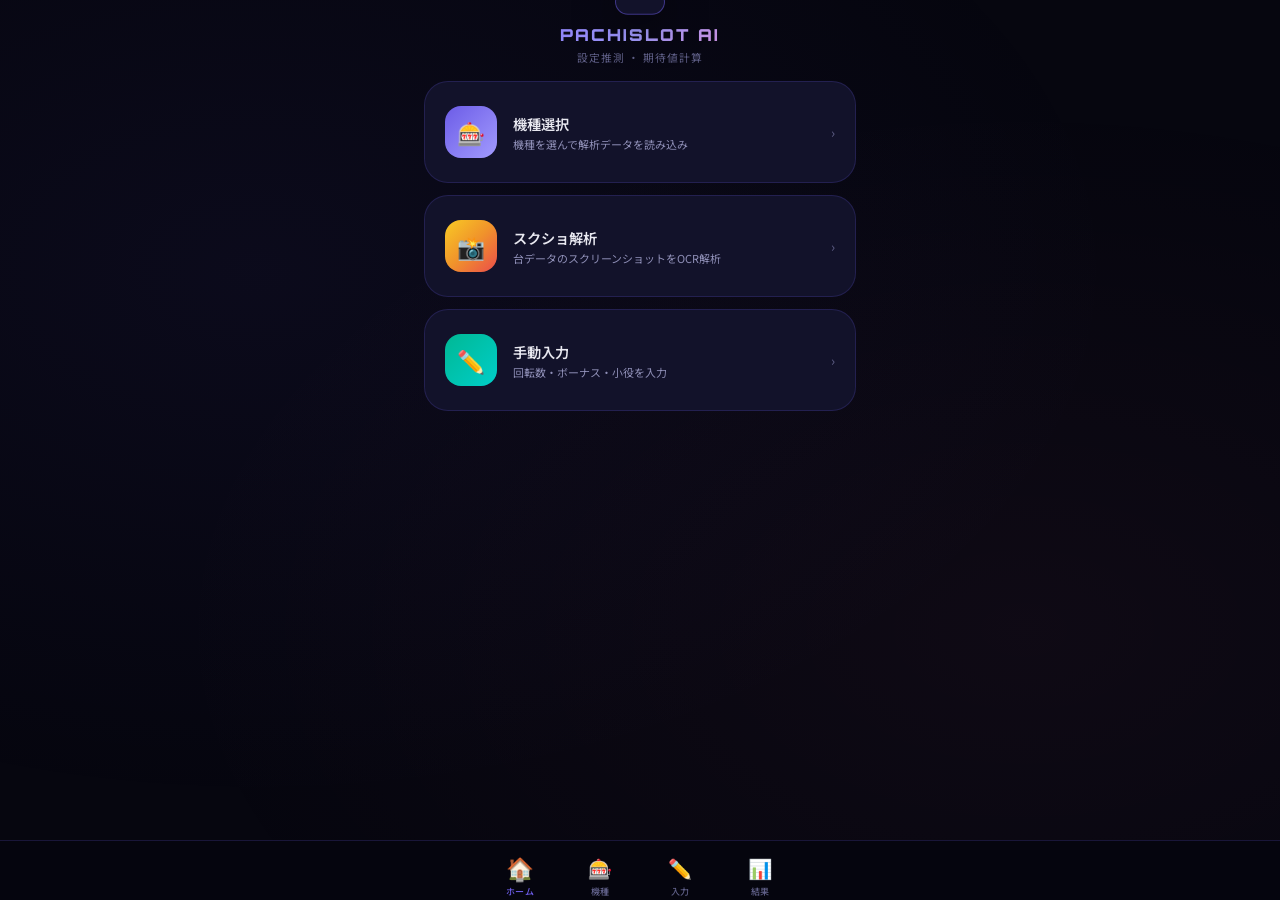
==== pachislot-ai-portable.html @ 09a87e5e "Initial commit: Pachislot AI Tool with 70 machines" ====
﻿<!DOCTYPE html>
<html lang="ja">

<head>
  <meta charset="UTF-8">
  <meta name="viewport" content="width=device-width, initial-scale=1.0, viewport-fit=cover, user-scalable=no">
  <meta name="apple-mobile-web-app-capable" content="yes">
  <meta name="apple-mobile-web-app-status-bar-style" content="black-translucent">
  <meta name="theme-color" content="#06060f">
  <meta name="description" content="パチスロ期待値・設定推測AIツール - ベイズ推定による設定判別、期待値計算、時給換算、ヤメ時推定">

  <title>パチスロ設定推測AI</title>

  
  
  <style>
/* =====================================================
   パチスロ設定推測AI - スタイルシート
   Premium Dark Mode / Mobile-First
   ===================================================== */

@import url('https://fonts.googleapis.com/css2?family=Noto+Sans+JP:wght@300;400;500;600;700;900&family=Orbitron:wght@400;700;900&display=swap');

/* ── CSS Custom Properties ── */
:root {
  --bg-primary: #06060f;
  --bg-secondary: #0d0d1f;
  --bg-card: #12122a;
  --bg-card-alt: #181838;
  --bg-input: #1a1a3a;
  --bg-glass: rgba(18, 18, 42, 0.7);
  --border-color: rgba(108, 92, 231, 0.2);
  --border-glow: rgba(108, 92, 231, 0.5);
  --text-primary: #e8e8f0;
  --text-secondary: #9090b8;
  --text-muted: #606088;
  --accent-primary: #6c5ce7;
  --accent-secondary: #a29bfe;
  --accent-gradient: linear-gradient(135deg, #6c5ce7, #a29bfe, #fd79a8);
  --gradient-gold: linear-gradient(135deg, #f9ca24, #f0932b, #eb4d4b);
  --gradient-high: linear-gradient(135deg, #00b894, #00cec9);
  --gradient-danger: linear-gradient(135deg, #e17055, #d63031);
  --gradient-info: linear-gradient(135deg, #0984e3, #74b9ff);
  --gradient-purple: linear-gradient(135deg, #6c5ce7, #a29bfe);
  --success: #00b894;
  --warning: #fdcb6e;
  --danger: #e17055;
  --info: #74b9ff;
  --shadow-sm: 0 2px 8px rgba(0,0,0,0.3);
  --shadow-md: 0 4px 20px rgba(0,0,0,0.4);
  --shadow-lg: 0 8px 40px rgba(0,0,0,0.5);
  --shadow-glow: 0 0 30px rgba(108, 92, 231, 0.2);
  --radius-sm: 10px;
  --radius-md: 16px;
  --radius-lg: 24px;
  --radius-xl: 32px;
  --safe-top: env(safe-area-inset-top, 0px);
  --safe-bottom: env(safe-area-inset-bottom, 0px);
}

/* ── Reset & Base ── */
*, *::before, *::after {
  box-sizing: border-box;
  margin: 0;
  padding: 0;
}

html {
  font-size: 15px;
  -webkit-text-size-adjust: 100%;
  scroll-behavior: smooth;
}

body {
  font-family: 'Noto Sans JP', -apple-system, BlinkMacSystemFont, sans-serif;
  background: var(--bg-primary);
  color: var(--text-primary);
  min-height: 100vh;
  min-height: -webkit-fill-available;
  overflow-x: hidden;
  padding-top: var(--safe-top);
  padding-bottom: calc(70px + var(--safe-bottom));
  -webkit-font-smoothing: antialiased;
}

body::before {
  content: '';
  position: fixed;
  top: 0; left: 0; right: 0; bottom: 0;
  background:
    radial-gradient(ellipse at 20% 30%, rgba(108, 92, 231, 0.06) 0%, transparent 60%),
    radial-gradient(ellipse at 80% 70%, rgba(253, 121, 168, 0.04) 0%, transparent 60%);
  pointer-events: none;
  z-index: 0;
}

/* ── Scrollbar ── */
::-webkit-scrollbar { width: 4px; }
::-webkit-scrollbar-track { background: transparent; }
::-webkit-scrollbar-thumb { background: var(--accent-primary); border-radius: 4px; }

/* ── App Container ── */
#app {
  position: relative;
  z-index: 1;
  max-width: 480px;
  margin: 0 auto;
  padding: 0 16px;
}

/* ── Header ── */
.app-header {
  text-align: center;
  padding: 24px 0 16px;
}

.app-header h1 {
  font-family: 'Orbitron', sans-serif;
  font-size: 1.1rem;
  font-weight: 900;
  background: var(--accent-gradient);
  -webkit-background-clip: text;
  -webkit-text-fill-color: transparent;
  background-clip: text;
  letter-spacing: 2px;
  text-transform: uppercase;
}

.app-header .subtitle {
  font-size: 0.72rem;
  color: var(--text-muted);
  margin-top: 4px;
  letter-spacing: 1px;
}

/* ── Screens ── */
.screen {
  display: none;
  animation: fadeSlideIn 0.4s ease;
}
.screen.active { display: block; }

@keyframes fadeSlideIn {
  from { opacity: 0; transform: translateY(16px); }
  to { opacity: 1; transform: translateY(0); }
}

/* ── Cards ── */
.card {
  background: var(--bg-card);
  border: 1px solid var(--border-color);
  border-radius: var(--radius-md);
  padding: 20px;
  margin-bottom: 14px;
  backdrop-filter: blur(10px);
  transition: transform 0.2s, box-shadow 0.2s, border-color 0.2s;
}
.card:active {
  transform: scale(0.98);
}
.card.glow {
  border-color: var(--border-glow);
  box-shadow: var(--shadow-glow);
}

.card-title {
  font-size: 0.75rem;
  font-weight: 600;
  color: var(--text-muted);
  text-transform: uppercase;
  letter-spacing: 2px;
  margin-bottom: 12px;
  display: flex;
  align-items: center;
  gap: 8px;
}
.card-title .icon {
  font-size: 1rem;
}

/* ── Menu Cards (Top Screen) ── */
.menu-card {
  background: var(--bg-card);
  border: 1px solid var(--border-color);
  border-radius: var(--radius-lg);
  padding: 24px 20px;
  margin-bottom: 12px;
  display: flex;
  align-items: center;
  gap: 16px;
  cursor: pointer;
  transition: all 0.3s ease;
  position: relative;
  overflow: hidden;
}
.menu-card::before {
  content: '';
  position: absolute;
  top: 0; left: 0; right: 0;
  height: 2px;
  background: var(--accent-gradient);
  opacity: 0;
  transition: opacity 0.3s;
}
.menu-card:active {
  transform: scale(0.97);
  border-color: var(--border-glow);
}
.menu-card:active::before { opacity: 1; }

.menu-icon {
  width: 52px;
  height: 52px;
  border-radius: var(--radius-md);
  display: flex;
  align-items: center;
  justify-content: center;
  font-size: 1.5rem;
  flex-shrink: 0;
}
.menu-icon.purple { background: var(--gradient-purple); }
.menu-icon.gold { background: var(--gradient-gold); }
.menu-icon.green { background: var(--gradient-high); }
.menu-icon.blue { background: var(--gradient-info); }
.menu-icon.red { background: var(--gradient-danger); }

.menu-info h3 {
  font-size: 0.95rem;
  font-weight: 600;
  margin-bottom: 2px;
}
.menu-info p {
  font-size: 0.73rem;
  color: var(--text-secondary);
}

.menu-arrow {
  margin-left: auto;
  color: var(--text-muted);
  font-size: 0.9rem;
}

/* ── Buttons ── */
.btn {
  display: inline-flex;
  align-items: center;
  justify-content: center;
  gap: 8px;
  padding: 14px 24px;
  border: none;
  border-radius: var(--radius-md);
  font-family: inherit;
  font-size: 0.9rem;
  font-weight: 600;
  cursor: pointer;
  transition: all 0.25s ease;
  position: relative;
  overflow: hidden;
}
.btn:active {
  transform: scale(0.95);
}

.btn-primary {
  background: var(--accent-gradient);
  color: #fff;
  box-shadow: 0 4px 20px rgba(108, 92, 231, 0.4);
}
.btn-primary:active {
  box-shadow: 0 2px 10px rgba(108, 92, 231, 0.3);
}

.btn-secondary {
  background: var(--bg-input);
  color: var(--text-primary);
  border: 1px solid var(--border-color);
}

.btn-success {
  background: var(--gradient-high);
  color: #fff;
  box-shadow: 0 4px 20px rgba(0, 184, 148, 0.3);
}

.btn-danger {
  background: var(--gradient-danger);
  color: #fff;
}

.btn-full {
  width: 100%;
}

.btn-lg {
  padding: 16px 28px;
  font-size: 1rem;
  border-radius: var(--radius-lg);
}

.btn-group {
  display: flex;
  gap: 10px;
  margin-top: 16px;
}
.btn-group .btn {
  flex: 1;
}

/* ── Form Elements ── */
.form-group {
  margin-bottom: 14px;
}

.form-label {
  display: block;
  font-size: 0.75rem;
  font-weight: 500;
  color: var(--text-secondary);
  margin-bottom: 6px;
  letter-spacing: 0.5px;
}

.form-input {
  width: 100%;
  padding: 12px 16px;
  background: var(--bg-input);
  border: 1px solid var(--border-color);
  border-radius: var(--radius-sm);
  color: var(--text-primary);
  font-family: inherit;
  font-size: 0.95rem;
  transition: border-color 0.2s, box-shadow 0.2s;
  -webkit-appearance: none;
  appearance: none;
}
.form-input:focus {
  outline: none;
  border-color: var(--accent-primary);
  box-shadow: 0 0 0 3px rgba(108, 92, 231, 0.15);
}
.form-input::placeholder {
  color: var(--text-muted);
}

select.form-input {
  background-image: url("data:image/svg+xml,%3Csvg xmlns='http://www.w3.org/2000/svg' width='12' height='12' viewBox='0 0 12 12'%3E%3Cpath fill='%239090b8' d='M6 8L1 3h10z'/%3E%3C/svg%3E");
  background-repeat: no-repeat;
  background-position: right 14px center;
  padding-right: 36px;
}

textarea.form-input {
  min-height: 80px;
  resize: vertical;
}

.form-row {
  display: grid;
  grid-template-columns: 1fr 1fr;
  gap: 10px;
}

.form-row-3 {
  display: grid;
  grid-template-columns: 1fr 1fr 1fr;
  gap: 10px;
}

/* ── Machine Select ── */
.machine-select-list {
  display: grid;
  grid-template-columns: 1fr 1fr;
  gap: 8px;
  margin-top: 10px;
}

.machine-chip {
  padding: 12px;
  background: var(--bg-input);
  border: 1px solid var(--border-color);
  border-radius: var(--radius-sm);
  text-align: center;
  font-size: 0.8rem;
  font-weight: 500;
  cursor: pointer;
  transition: all 0.2s;
}
.machine-chip:active, .machine-chip.selected {
  background: var(--accent-primary);
  border-color: var(--accent-primary);
  color: #fff;
}

/* ── Screenshot Upload ── */
.upload-area {
  border: 2px dashed var(--border-color);
  border-radius: var(--radius-lg);
  padding: 40px 20px;
  text-align: center;
  cursor: pointer;
  transition: all 0.3s;
  position: relative;
}
.upload-area:active {
  border-color: var(--accent-primary);
  background: rgba(108, 92, 231, 0.05);
}
.upload-area .upload-icon {
  font-size: 2.5rem;
  margin-bottom: 12px;
}
.upload-area p {
  font-size: 0.85rem;
  color: var(--text-secondary);
}
.upload-area small {
  font-size: 0.7rem;
  color: var(--text-muted);
  display: block;
  margin-top: 6px;
}
.upload-area input[type="file"] {
  position: absolute;
  inset: 0;
  opacity: 0;
  cursor: pointer;
}

.upload-preview {
  display: none;
  margin-top: 12px;
  border-radius: var(--radius-sm);
  overflow: hidden;
  position: relative;
}
.upload-preview img {
  width: 100%;
  border-radius: var(--radius-sm);
}
.upload-preview .remove-btn {
  position: absolute;
  top: 8px;
  right: 8px;
  background: rgba(0,0,0,0.7);
  color: #fff;
  border: none;
  border-radius: 50%;
  width: 28px;
  height: 28px;
  cursor: pointer;
  font-size: 0.8rem;
}

/* ── Results ── */
.result-section {
  margin-bottom: 20px;
}

.result-section-title {
  font-size: 0.7rem;
  font-weight: 600;
  color: var(--accent-secondary);
  text-transform: uppercase;
  letter-spacing: 2px;
  margin-bottom: 10px;
  padding-bottom: 6px;
  border-bottom: 1px solid var(--border-color);
}

/* Setting Bars */
.setting-bar-container {
  margin-bottom: 8px;
}
.setting-bar-label {
  display: flex;
  justify-content: space-between;
  align-items: center;
  font-size: 0.82rem;
  margin-bottom: 4px;
}
.setting-bar-label .setting-num {
  font-weight: 600;
}
.setting-bar-label .setting-pct {
  font-family: 'Orbitron', sans-serif;
  font-weight: 700;
  font-size: 0.9rem;
}

.setting-bar {
  height: 8px;
  background: var(--bg-input);
  border-radius: 4px;
  overflow: hidden;
}
.setting-bar-fill {
  height: 100%;
  border-radius: 4px;
  transition: width 1s ease;
  min-width: 2px;
}
.setting-bar-fill.s1 { background: var(--gradient-danger); }
.setting-bar-fill.s2 { background: linear-gradient(90deg, #e17055, #fdcb6e); }
.setting-bar-fill.s3 { background: linear-gradient(90deg, #fdcb6e, #ffeaa7); }
.setting-bar-fill.s4 { background: var(--gradient-info); }
.setting-bar-fill.s5 { background: var(--gradient-high); }
.setting-bar-fill.s6 { background: var(--gradient-gold); }

/* Stat Grid */
.stat-grid {
  display: grid;
  grid-template-columns: 1fr 1fr;
  gap: 10px;
  margin-top: 12px;
}

.stat-item {
  background: var(--bg-card-alt);
  border-radius: var(--radius-sm);
  padding: 14px;
  text-align: center;
}
.stat-item.full { grid-column: 1 / -1; }

.stat-label {
  font-size: 0.68rem;
  color: var(--text-muted);
  text-transform: uppercase;
  letter-spacing: 1px;
  margin-bottom: 4px;
}
.stat-value {
  font-family: 'Orbitron', sans-serif;
  font-size: 1.3rem;
  font-weight: 700;
}
.stat-value.positive { color: var(--success); }
.stat-value.negative { color: var(--danger); }
.stat-value.neutral { color: var(--info); }
.stat-value.gold { 
  background: var(--gradient-gold);
  -webkit-background-clip: text;
  -webkit-text-fill-color: transparent;
}
.stat-unit {
  font-size: 0.65rem;
  color: var(--text-muted);
  margin-top: 2px;
}

/* Confidence Badge */
.confidence-badge {
  display: inline-block;
  padding: 6px 16px;
  border-radius: 20px;
  font-size: 0.78rem;
  font-weight: 700;
  letter-spacing: 1px;
}
.confidence-badge.very-high { background: var(--gradient-gold); color: #fff; }
.confidence-badge.high { background: var(--gradient-high); color: #fff; }
.confidence-badge.medium { background: var(--gradient-info); color: #fff; }
.confidence-badge.low { background: var(--gradient-danger); color: #fff; }

/* Quit Badge */
.quit-badge {
  display: inline-flex;
  align-items: center;
  gap: 8px;
  padding: 10px 20px;
  border-radius: var(--radius-md);
  font-size: 0.9rem;
  font-weight: 700;
}
.quit-badge.continue { background: var(--gradient-high); color: #fff; }
.quit-badge.maybe { background: var(--gradient-info); color: #fff; }
.quit-badge.quit { background: var(--gradient-danger); color: #fff; }

/* Detail Item */
.detail-row {
  display: flex;
  justify-content: space-between;
  align-items: center;
  padding: 10px 0;
  border-bottom: 1px solid rgba(108, 92, 231, 0.08);
  font-size: 0.85rem;
}
.detail-row:last-child { border-bottom: none; }
.detail-row .label { color: var(--text-secondary); }
.detail-row .value { font-weight: 600; }

/* ── Probability Table ── */
.prob-table {
  width: 100%;
  border-collapse: collapse;
  margin-top: 8px;
  font-size: 0.78rem;
}
.prob-table th {
  background: var(--bg-card-alt);
  padding: 8px;
  font-weight: 500;
  color: var(--text-muted);
  text-align: center;
  border-bottom: 1px solid var(--border-color);
}
.prob-table td {
  padding: 8px;
  text-align: center;
  border-bottom: 1px solid rgba(108, 92, 231, 0.05);
}
.prob-table tr:nth-child(even) td {
  background: rgba(108, 92, 231, 0.03);
}
.prob-table .highlight {
  color: var(--accent-secondary);
  font-weight: 600;
}

/* ── Toggle & Chips ── */
.chip-group {
  display: flex;
  gap: 6px;
  flex-wrap: wrap;
}
.chip {
  padding: 8px 14px;
  background: var(--bg-input);
  border: 1px solid var(--border-color);
  border-radius: 20px;
  font-size: 0.75rem;
  font-weight: 500;
  cursor: pointer;
  transition: all 0.2s;
  user-select: none;
}
.chip.active {
  background: var(--accent-primary);
  border-color: var(--accent-primary);
  color: #fff;
}

/* ── OCR Loading ── */
.ocr-loading {
  display: none;
  text-align: center;
  padding: 30px;
}
.ocr-loading.active { display: block; }

.spinner {
  width: 40px;
  height: 40px;
  border: 3px solid var(--bg-input);
  border-top-color: var(--accent-primary);
  border-radius: 50%;
  animation: spin 0.8s linear infinite;
  margin: 0 auto 16px;
}
@keyframes spin {
  to { transform: rotate(360deg); }
}

.ocr-loading p {
  color: var(--text-secondary);
  font-size: 0.85rem;
}
.ocr-progress {
  margin-top: 10px;
  font-family: 'Orbitron', sans-serif;
  font-size: 1.1rem;
  color: var(--accent-secondary);
}

/* ── Bottom Navigation ── */
.bottom-nav {
  position: fixed;
  bottom: 0;
  left: 0;
  right: 0;
  height: calc(60px + var(--safe-bottom));
  background: rgba(6, 6, 15, 0.95);
  backdrop-filter: blur(20px);
  border-top: 1px solid var(--border-color);
  display: flex;
  justify-content: center;
  align-items: flex-start;
  padding-top: 8px;
  padding-bottom: var(--safe-bottom);
  z-index: 100;
}

.nav-item {
  flex: 1;
  display: flex;
  flex-direction: column;
  align-items: center;
  gap: 3px;
  cursor: pointer;
  transition: color 0.2s;
  color: var(--text-muted);
  background: none;
  border: none;
  font-family: inherit;
  padding: 4px;
  max-width: 80px;
}
.nav-item .nav-icon {
  font-size: 1.3rem;
  transition: transform 0.2s;
}
.nav-item .nav-label {
  font-size: 0.6rem;
  font-weight: 500;
  letter-spacing: 0.5px;
}
.nav-item.active {
  color: var(--accent-primary);
}
.nav-item.active .nav-icon {
  transform: scale(1.15);
}

/* ── Toast ── */
.toast {
  position: fixed;
  top: calc(20px + var(--safe-top));
  left: 50%;
  transform: translateX(-50%) translateY(-120%);
  background: var(--bg-card);
  border: 1px solid var(--border-glow);
  border-radius: var(--radius-md);
  padding: 12px 24px;
  font-size: 0.85rem;
  color: var(--text-primary);
  z-index: 200;
  box-shadow: var(--shadow-lg);
  transition: transform 0.4s ease;
  white-space: nowrap;
}
.toast.show {
  transform: translateX(-50%) translateY(0);
}

/* ── Back Button ── */
.back-btn {
  display: inline-flex;
  align-items: center;
  gap: 6px;
  background: none;
  border: none;
  color: var(--accent-secondary);
  font-family: inherit;
  font-size: 0.85rem;
  cursor: pointer;
  padding: 8px 0;
  margin-bottom: 8px;
}
.back-btn:active { opacity: 0.7; }

/* ── Confidence Breakdown ── */
.conf-item {
  display: flex;
  align-items: center;
  gap: 12px;
  padding: 10px 0;
  border-bottom: 1px solid rgba(108, 92, 231, 0.08);
}
.conf-item:last-child { border-bottom: none; }

.conf-item .conf-label {
  width: 70px;
  font-size: 0.78rem;
  color: var(--text-secondary);
  flex-shrink: 0;
}

.conf-bar-wrap {
  flex: 1;
  height: 6px;
  background: var(--bg-input);
  border-radius: 3px;
  overflow: hidden;
}
.conf-bar {
  height: 100%;
  border-radius: 3px;
  background: var(--gradient-high);
  transition: width 0.8s ease;
}

.conf-value {
  width: 44px;
  text-align: right;
  font-size: 0.8rem;
  font-weight: 600;
  flex-shrink: 0;
}

/* ── Hall Special Tags ── */
.hall-tags {
  display: flex;
  flex-wrap: wrap;
  gap: 6px;
  margin-top: 8px;
}

.hall-tag {
  padding: 6px 12px;
  border-radius: 16px;
  font-size: 0.72rem;
  font-weight: 600;
  cursor: pointer;
  transition: all 0.2s;
  user-select: none;
  border: 1px solid var(--border-color);
  background: var(--bg-input);
  color: var(--text-secondary);
}
.hall-tag.active {
  border-color: var(--accent-primary);
  background: rgba(108, 92, 231, 0.2);
  color: var(--accent-secondary);
}

/* ── Section Divider ── */
.section-divider {
  height: 1px;
  background: var(--border-color);
  margin: 20px 0;
}

/* ── Animations ── */
@keyframes pulse {
  0%, 100% { opacity: 1; }
  50% { opacity: 0.5; }
}

@keyframes shimmer {
  0% { background-position: -200px 0; }
  100% { background-position: 200px 0; }
}

.animate-pulse {
  animation: pulse 2s ease-in-out infinite;
}

/* ── Machine Info Panel ── */
.machine-info-panel {
  display: none;
  margin-top: 10px;
  padding: 14px;
  background: var(--bg-card-alt);
  border-radius: var(--radius-sm);
  border-left: 3px solid var(--accent-primary);
}
.machine-info-panel.active { display: block; }

.machine-info-row {
  display: flex;
  justify-content: space-between;
  padding: 4px 0;
  font-size: 0.8rem;
}
.machine-info-row .label { color: var(--text-muted); }
.machine-info-row .value { color: var(--text-primary); font-weight: 500; }

/* ── Responsive ── */
@media (max-width: 360px) {
  html { font-size: 14px; }
  .form-row { grid-template-columns: 1fr; }
  .form-row-3 { grid-template-columns: 1fr 1fr; }
  .stat-grid { grid-template-columns: 1fr; }
}

@media (min-width: 481px) {
  #app { padding: 0 24px; }
}

/* ── Print Hidden ── */
@media print {
  .bottom-nav, .back-btn, .btn { display: none !important; }
}

</style>
</head>

<body>

  <div id="app">

    <!-- ============ Header ============ -->
    <header class="app-header">
      <h1>PACHISLOT AI</h1>
      <p class="subtitle">設定推測 ・ 期待値計算</p>
    </header>

    <!-- ============ HOME SCREEN ============ -->
    <div id="home" class="screen active">

      <!-- Machine Select Card -->
      <div class="menu-card" data-target="machine-select">
        <div class="menu-icon purple">🎰</div>
        <div class="menu-info">
          <h3>機種選択</h3>
          <p>機種を選んで解析データを読み込み</p>
        </div>
        <span class="menu-arrow">›</span>
      </div>

      <!-- Screenshot Card -->
      <div class="menu-card" data-target="screenshot">
        <div class="menu-icon gold">📸</div>
        <div class="menu-info">
          <h3>スクショ解析</h3>
          <p>台データのスクリーンショットをOCR解析</p>
        </div>
        <span class="menu-arrow">›</span>
      </div>

      <!-- Manual Input Card -->
      <div class="menu-card" data-target="input">
        <div class="menu-icon green">✏️</div>
        <div class="menu-info">
          <h3>手動入力</h3>
          <p>回転数・ボーナス・小役を入力</p>
        </div>
        <span class="menu-arrow">›</span>
      </div>

      <!-- Quick Result Card (if machine selected) -->
      <div id="quick-status" class="card glow" style="display:none;">
        <div class="card-title"><span class="icon">📌</span>選択中の機種</div>
        <div class="detail-row">
          <span class="label">機種名</span>
          <span class="value" id="home-machine-name">-</span>
        </div>
      </div>

    </div>

    <!-- ============ MACHINE SELECT SCREEN ============ -->
    <div id="machine-select" class="screen">
      <button class="back-btn"
        onclick="document.querySelectorAll('.screen').forEach(s=>s.classList.remove('active'));document.getElementById('home').classList.add('active');">
        ‹ 戻る
      </button>

      <div class="card">
        <div class="card-title"><span class="icon">🔍</span>機種を検索</div>
        <input type="text" class="form-input" id="machine-search" placeholder="機種名を入力（例：北斗、からくり）">
        <div id="machine-info-panel" class="machine-info-panel"></div>
      </div>

      <div class="card">
        <div class="card-title"><span class="icon">📋</span>対応機種一覧 <span id="machine-count"
            style="margin-left:auto;font-size:0.9em;color:var(--accent-secondary)"></span></div>
        <div id="machine-chips" class="machine-select-list"></div>
      </div>

      <div class="btn-group">
        <button class="btn btn-secondary" onclick="
        document.querySelectorAll('.screen').forEach(s=>s.classList.remove('active'));
        document.getElementById('custom-machine').classList.add('active');
        window.scrollTo(0,0);
      ">＋ カスタム機種を追加</button>
        <button class="btn btn-primary" onclick="
        if(!document.querySelector('.machine-chip.selected')){return;}
        document.querySelectorAll('.screen').forEach(s=>s.classList.remove('active'));
        document.getElementById('input').classList.add('active');
        window.scrollTo(0,0);
      ">入力画面へ ›</button>
      </div>
    </div>

    <!-- ============ CUSTOM MACHINE SCREEN ============ -->
    <div id="custom-machine" class="screen">
      <button class="back-btn"
        onclick="document.querySelectorAll('.screen').forEach(s=>s.classList.remove('active'));document.getElementById('machine-select').classList.add('active');">
        ‹ 機種選択に戻る
      </button>

      <div class="card glow">
        <div class="card-title"><span class="icon">🛠</span>カスタム機種登録</div>
        <p style="font-size:0.78rem;color:var(--text-secondary);margin-bottom:14px;">
          一覧にない機種を自分で登録できます。設定1と設定6の値を入力すると、設定2〜5は自動補間されます。</p>

        <div class="form-group">
          <label class="form-label">機種名（必須）</label>
          <input type="text" class="form-input" id="custom-name" placeholder="例：○○の△△">
        </div>

        <div class="form-row">
          <div class="form-group">
            <label class="form-label">タイプ</label>
            <select class="form-input" id="custom-type">
              <option value="AT">AT機</option>
              <option value="Aタイプ">Aタイプ</option>
            </select>
          </div>
          <div class="form-group">
            <label class="form-label">天井 (G)</label>
            <input type="number" class="form-input" id="custom-ceiling" placeholder="999" inputmode="numeric">
          </div>
        </div>

        <div class="section-divider"></div>
        <div class="card-title"><span class="icon">📈</span>機械割（%）</div>
        <div class="form-row">
          <div class="form-group">
            <label class="form-label">設定1</label>
            <input type="number" class="form-input" id="custom-payout1" placeholder="97.0" inputmode="decimal"
              step="0.1">
          </div>
          <div class="form-group">
            <label class="form-label">設定6</label>
            <input type="number" class="form-input" id="custom-payout6" placeholder="115.0" inputmode="decimal"
              step="0.1">
          </div>
        </div>

        <div class="section-divider"></div>
        <div class="card-title"><span class="icon">🎯</span>初当たり確率（分母）</div>
        <div class="form-row">
          <div class="form-group">
            <label class="form-label">設定1 (1/X)</label>
            <input type="number" class="form-input" id="custom-hit1" placeholder="400" inputmode="numeric">
          </div>
          <div class="form-group">
            <label class="form-label">設定6 (1/X)</label>
            <input type="number" class="form-input" id="custom-hit6" placeholder="200" inputmode="numeric">
          </div>
        </div>

        <div class="section-divider"></div>
        <div class="card-title"><span class="icon">🍒</span>ベル確率（分母）</div>
        <div class="form-row">
          <div class="form-group">
            <label class="form-label">設定1 (1/X)</label>
            <input type="number" class="form-input" id="custom-bell1" placeholder="7.5" inputmode="decimal" step="0.1">
          </div>
          <div class="form-group">
            <label class="form-label">設定6 (1/X)</label>
            <input type="number" class="form-input" id="custom-bell6" placeholder="5.9" inputmode="decimal" step="0.1">
          </div>
        </div>

        <button id="btn-save-custom" class="btn btn-success btn-full btn-lg" style="margin-top:16px;">
          💾 機種を登録
        </button>
      </div>
    </div>

    <!-- ============ SCREENSHOT SCREEN ============ -->
    <div id="screenshot" class="screen">
      <button class="back-btn"
        onclick="document.querySelectorAll('.screen').forEach(s=>s.classList.remove('active'));document.getElementById('home').classList.add('active');">
        ‹ 戻る
      </button>

      <div class="card">
        <div class="card-title"><span class="icon">📸</span>スクリーンショット解析</div>

        <div class="upload-area" id="upload-area">
          <input type="file" id="screenshot-input" accept="image/*" capture="environment">
          <div class="upload-icon">📷</div>
          <p>タップして画像を選択</p>
          <small>台データのスクリーンショットをアップロード</small>
        </div>

        <div id="upload-preview" class="upload-preview">
          <img id="preview-img" src="" alt="Preview">
          <button id="remove-screenshot" class="remove-btn">✕</button>
        </div>

        <div id="ocr-loading" class="ocr-loading">
          <div class="spinner"></div>
          <p>OCR解析中...</p>
          <div class="ocr-progress"><span id="ocr-progress-value">0</span>%</div>
        </div>

        <div id="ocr-result" class="card" style="display:none; margin-top:12px; background:var(--bg-card-alt);">
        </div>
      </div>

      <div class="btn-group">
        <button class="btn btn-primary btn-full" onclick="
        document.querySelectorAll('.screen').forEach(s=>s.classList.remove('active'));
        document.getElementById('input').classList.add('active');
        window.scrollTo(0,0);
      ">入力画面で確認・修正 ›</button>
      </div>
    </div>

    <!-- ============ INPUT SCREEN ============ -->
    <div id="input" class="screen">
      <button class="back-btn"
        onclick="document.querySelectorAll('.screen').forEach(s=>s.classList.remove('active'));document.getElementById('home').classList.add('active');">
        ‹ 戻る
      </button>

      <div id="selected-machine-banner" class="card glow">
        <div class="card-title"><span class="icon">🎰</span>選択機種</div>
        <div style="font-size:1.1rem; font-weight:700;">
          <span id="selected-machine-display">未選択</span>
        </div>
      </div>

      <!-- 回転数 -->
      <div class="card">
        <div class="card-title"><span class="icon">🔄</span>回転数</div>
        <div class="form-row">
          <div class="form-group">
            <label class="form-label">総回転数</label>
            <input type="number" class="form-input" id="input-total-spins" data-key="totalSpins" placeholder="0"
              inputmode="numeric">
          </div>
          <div class="form-group">
            <label class="form-label">現在ゲーム数</label>
            <input type="number" class="form-input" id="input-current-game" data-key="currentGame" placeholder="0"
              inputmode="numeric">
          </div>
        </div>
      </div>

      <!-- ボーナス・AT -->
      <div class="card">
        <div class="card-title"><span class="icon">🎯</span>ボーナス・AT</div>
        <div class="form-row-3">
          <div class="form-group">
            <label class="form-label">BIG</label>
            <input type="number" class="form-input" id="input-big" data-key="big" placeholder="0" inputmode="numeric">
          </div>
          <div class="form-group">
            <label class="form-label">REG</label>
            <input type="number" class="form-input" id="input-reg" data-key="reg" placeholder="0" inputmode="numeric">
          </div>
          <div class="form-group">
            <label class="form-label">AT</label>
            <input type="number" class="form-input" id="input-at" data-key="at" placeholder="0" inputmode="numeric">
          </div>
        </div>
      </div>

      <!-- 投資・回収 -->
      <div class="card">
        <div class="card-title"><span class="icon">💳</span>投資・回収</div>
        <div class="form-row-3">
          <div class="form-group">
            <label class="form-label">投資 (円)</label>
            <input type="number" class="form-input" data-key="investment" placeholder="0" inputmode="numeric">
          </div>
          <div class="form-group">
            <label class="form-label">回収 (円)</label>
            <input type="number" class="form-input" data-key="revenue" placeholder="0" inputmode="numeric">
          </div>
          <div class="form-group">
            <label class="form-label">差枚</label>
            <input type="number" class="form-input" data-key="diffCoins" placeholder="0" inputmode="numeric">
          </div>
        </div>
      </div>

      <!-- 小役 -->
      <div class="card">
        <div class="card-title"><span class="icon">🍒</span>小役カウント</div>
        <div class="form-row">
          <div class="form-group">
            <label class="form-label">ベル</label>
            <input type="number" class="form-input" data-key="bell" placeholder="0" inputmode="numeric">
          </div>
          <div class="form-group">
            <label class="form-label">弱チェリー</label>
            <input type="number" class="form-input" data-key="weakCherry" placeholder="0" inputmode="numeric">
          </div>
        </div>
        <div class="form-row">
          <div class="form-group">
            <label class="form-label">スイカ</label>
            <input type="number" class="form-input" data-key="watermelon" placeholder="0" inputmode="numeric">
          </div>
          <div class="form-group">
            <label class="form-label">チャンス目</label>
            <input type="number" class="form-input" data-key="chance" placeholder="0" inputmode="numeric">
          </div>
        </div>
      </div>

      <!-- CZ -->
      <div class="card">
        <div class="card-title"><span class="icon">⚡</span>CZ</div>
        <div class="form-row">
          <div class="form-group">
            <label class="form-label">CZ突入</label>
            <input type="number" class="form-input" data-key="czEntry" placeholder="0" inputmode="numeric">
          </div>
          <div class="form-group">
            <label class="form-label">CZ成功</label>
            <input type="number" class="form-input" data-key="czSuccess" placeholder="0" inputmode="numeric">
          </div>
        </div>
      </div>

      <!-- AT初当たり -->
      <div class="card">
        <div class="card-title"><span class="icon">🎪</span>AT初当たり</div>
        <div class="form-group">
          <label class="form-label">AT初当たり回数</label>
          <input type="number" class="form-input" data-key="atFirstHit" placeholder="0" inputmode="numeric">
        </div>
      </div>

      <!-- 設定確定演出 -->
      <div class="card">
        <div class="card-title"><span class="icon">⭐</span>設定確定演出</div>
        <div class="chip-group">
          <div class="chip" data-confirm="設定2以上">設定2以上</div>
          <div class="chip" data-confirm="設定4以上">設定4以上</div>
          <div class="chip" data-confirm="設定5以上">設定5以上</div>
          <div class="chip" data-confirm="設定6確定">設定6確定</div>
        </div>
      </div>

      <!-- 終了画面・トロフィー -->
      <div class="card">
        <div class="card-title"><span class="icon">🏆</span>演出・確認</div>
        <div class="form-group">
          <label class="form-label">終了画面</label>
          <input type="text" class="form-input" data-text-key="endScreen" placeholder="例：エンディング画面">
        </div>
        <div class="form-row">
          <div class="form-group">
            <label class="form-label">トロフィー</label>
            <select class="form-input" data-text-key="trophy">
              <option value="">なし</option>
              <option value="銅">銅</option>
              <option value="銀">銀</option>
              <option value="金">金</option>
              <option value="キリン柄">キリン柄</option>
              <option value="レインボー">レインボー</option>
            </select>
          </div>
          <div class="form-group">
            <label class="form-label">ボイス</label>
            <input type="text" class="form-input" data-text-key="voice" placeholder="例：特殊ボイス">
          </div>
        </div>
      </div>

      <!-- ホール状況 -->
      <div class="card">
        <div class="card-title"><span class="icon">🏢</span>ホール状況</div>
        <div class="hall-tags">
          <div class="hall-tag" data-hall="specialDay">🔥 特日</div>
          <div class="hall-tag" data-hall="lineup">👥 並び</div>
          <div class="hall-tag" data-hall="allDevices">🎰 全台系</div>
        </div>
      </div>

      <!-- Analyze Button -->
      <button id="btn-analyze" class="btn btn-primary btn-full btn-lg" style="margin-top:8px; margin-bottom:24px;">
        🤖 AI分析を実行
      </button>

    </div>

    <!-- ============ RESULTS SCREEN ============ -->
    <div id="results" class="screen">
      <button class="back-btn"
        onclick="document.querySelectorAll('.screen').forEach(s=>s.classList.remove('active'));document.getElementById('input').classList.add('active');">
        ‹ 入力に戻る
      </button>

      <div id="results-content">
        <!-- Dynamically populated -->
      </div>

      <div class="btn-group" style="margin-bottom:24px;">
        <button class="btn btn-secondary"
          onclick="document.querySelectorAll('.screen').forEach(s=>s.classList.remove('active'));document.getElementById('input').classList.add('active');window.scrollTo(0,0);">
          ✏️ 入力修正
        </button>
        <button class="btn btn-primary"
          onclick="document.querySelectorAll('.screen').forEach(s=>s.classList.remove('active'));document.getElementById('home').classList.add('active');window.scrollTo(0,0);">
          🏠 トップへ
        </button>
      </div>
    </div>

  </div>

  <!-- ============ Bottom Navigation ============ -->
  <nav class="bottom-nav">
    <button class="nav-item active" data-screen="home">
      <span class="nav-icon">🏠</span>
      <span class="nav-label">ホーム</span>
    </button>
    <button class="nav-item" data-screen="machine-select">
      <span class="nav-icon">🎰</span>
      <span class="nav-label">機種</span>
    </button>
    <button class="nav-item" data-screen="input">
      <span class="nav-icon">✏️</span>
      <span class="nav-label">入力</span>
    </button>
    <button class="nav-item" data-screen="results">
      <span class="nav-icon">📊</span>
      <span class="nav-label">結果</span>
    </button>
  </nav>

  <!-- Toast -->
  <div id="toast" class="toast"></div>

  <!-- Scripts -->
  <script>
// =====================================================
// パチスロ機種データベース（大幅拡充版 40機種+）
// =====================================================
function gp(s1, s6) { const d = (s6 - s1) / 5; return { 1: s1, 2: +(s1 + d).toFixed(4), 3: +(s1 + d * 2).toFixed(4), 4: +(s1 + d * 3).toFixed(4), 5: +(s1 + d * 4).toFixed(4), 6: s6 }; }
function gpi(s1, s6) { return { 1: 1 / s1, 2: 1 / +(s1 - (s1 - s6) / 5).toFixed(1), 3: 1 / +(s1 - (s1 - s6) / 5 * 2).toFixed(1), 4: 1 / +(s1 - (s1 - s6) / 5 * 3).toFixed(1), 5: 1 / +(s1 - (s1 - s6) / 5 * 4).toFixed(1), 6: 1 / s6 }; }
const SC = { "設定2以上": [2, 3, 4, 5, 6], "設定4以上": [4, 5, 6], "設定5以上": [5, 6], "設定6確定": [6] };

const MACHINE_DATABASE = {
    // ═══════════════════════════════════════
    // 🆕 2025-2026年 最新台
    // ═══════════════════════════════════════
    "スマスロ化物語": { name: "スマスロ化物語", alias: ["化物語", "物語", "バケモノガタリ"], type: "AT", ceiling: 800, ceilingBenefit: 1800, payoutRate: { 1: 98.0, 2: 99.5, 3: 101.8, 4: 105.5, 5: 110.2, 6: 116.0 }, bellProb: gpi(7.20, 5.70), cherryProb: gpi(35.5, 26.5), watermelonProb: gpi(53, 39), chanceProb: gpi(170, 115), atFirstHitProb: gpi(350, 170), czProb: gpi(130, 70), czSuccessRate: gp(0.33, 0.56), zones: [200, 400, 600], settingConfirm: SC },
    "L北斗の拳 転生": { name: "L北斗の拳 転生", alias: ["北斗転生", "転生", "北斗転生2"], type: "AT", ceiling: 999, ceilingBenefit: 2200, payoutRate: { 1: 97.5, 2: 99.0, 3: 101.2, 4: 105.0, 5: 109.5, 6: 115.5 }, bellProb: gpi(7.40, 5.80), cherryProb: gpi(36.5, 27), watermelonProb: gpi(55, 40), chanceProb: gpi(178, 120), atFirstHitProb: gpi(400, 195), czProb: gpi(148, 80), czSuccessRate: gp(0.30, 0.52), zones: [200, 400, 600, 800], settingConfirm: SC },
    "Lカバネリ 開門決戦": { name: "Lカバネリ 開門決戦", alias: ["カバネリ開門", "開門決戦", "カバネリ2"], type: "AT", ceiling: 800, ceilingBenefit: 1900, payoutRate: { 1: 97.8, 2: 99.4, 3: 101.7, 4: 105.5, 5: 110.0, 6: 116.2 }, bellProb: gpi(7.25, 5.72), cherryProb: gpi(35.8, 26.8), watermelonProb: gpi(53.5, 39.5), chanceProb: gpi(172, 118), atFirstHitProb: gpi(360, 175), czProb: gpi(135, 72), czSuccessRate: gp(0.32, 0.55), zones: [200, 400, 600], settingConfirm: SC },
    "L呪術廻戦": { name: "L呪術廻戦", alias: ["呪術", "呪術廻戦", "じゅじゅつ"], type: "AT", ceiling: 999, ceilingBenefit: 2100, payoutRate: { 1: 97.2, 2: 98.8, 3: 101.0, 4: 105.0, 5: 109.8, 6: 116.0 }, bellProb: gpi(7.50, 5.85), cherryProb: gpi(37, 27.5), watermelonProb: gpi(55.5, 40.5), chanceProb: gpi(185, 125), atFirstHitProb: gpi(410, 200), czProb: gpi(150, 82), czSuccessRate: gp(0.29, 0.52), zones: [200, 400, 600, 800], settingConfirm: SC },
    "L鬼滅の刃": { name: "L鬼滅の刃", alias: ["鬼滅", "きめつ", "鬼滅の刃"], type: "AT", ceiling: 999, ceilingBenefit: 2200, payoutRate: { 1: 97.0, 2: 98.5, 3: 100.8, 4: 104.8, 5: 109.5, 6: 116.5 }, bellProb: gpi(7.55, 5.88), cherryProb: gpi(37.5, 27.5), watermelonProb: gpi(56, 41), chanceProb: gpi(188, 126), atFirstHitProb: gpi(420, 205), czProb: gpi(155, 84), czSuccessRate: gp(0.28, 0.51), zones: [200, 400, 600, 800], settingConfirm: SC },
    "Lチェンソーマン": { name: "Lチェンソーマン", alias: ["チェンソー", "チェンソーマン", "CSM"], type: "AT", ceiling: 999, ceilingBenefit: 2000, payoutRate: { 1: 97.3, 2: 98.9, 3: 101.2, 4: 105.2, 5: 109.8, 6: 115.8 }, bellProb: gpi(7.45, 5.82), cherryProb: gpi(37, 27), watermelonProb: gpi(55, 40), chanceProb: gpi(182, 123), atFirstHitProb: gpi(405, 198), czProb: gpi(148, 80), czSuccessRate: gp(0.30, 0.53), zones: [200, 400, 600, 800], settingConfirm: SC },
    "L推しの子": { name: "L推しの子", alias: ["推しの子", "おしのこ"], type: "AT", ceiling: 800, ceilingBenefit: 1700, payoutRate: { 1: 97.8, 2: 99.5, 3: 101.8, 4: 105.3, 5: 109.5, 6: 115.2 }, bellProb: gpi(7.30, 5.78), cherryProb: gpi(36, 26.8), watermelonProb: gpi(54, 40), chanceProb: gpi(175, 120), atFirstHitProb: gpi(370, 182), czProb: gpi(138, 75), czSuccessRate: gp(0.32, 0.55), zones: [200, 400, 600], settingConfirm: SC },
    "Lワンパンマン": { name: "Lワンパンマン", alias: ["ワンパン", "ワンパンマン"], type: "AT", ceiling: 999, ceilingBenefit: 1900, payoutRate: { 1: 97.5, 2: 99.2, 3: 101.5, 4: 105.2, 5: 109.5, 6: 115.5 }, bellProb: gpi(7.40, 5.82), cherryProb: gpi(36.5, 27), watermelonProb: gpi(55, 40.5), chanceProb: gpi(180, 122), atFirstHitProb: gpi(395, 195), czProb: gpi(145, 79), czSuccessRate: gp(0.31, 0.53), zones: [200, 400, 600, 800], settingConfirm: SC },
    "スマスロ刃牙": { name: "スマスロ刃牙", alias: ["刃牙", "バキ"], type: "AT", ceiling: 999, ceilingBenefit: 1800, payoutRate: { 1: 97.6, 2: 99.3, 3: 101.5, 4: 105.0, 5: 109.2, 6: 115.0 }, bellProb: gpi(7.42, 5.85), cherryProb: gpi(36.8, 27.2), watermelonProb: gpi(55.2, 40.8), chanceProb: gpi(182, 124), atFirstHitProb: gpi(398, 198), czProb: gpi(146, 80), czSuccessRate: gp(0.30, 0.53), zones: [200, 400, 600, 800], settingConfirm: SC },
    "Lガンダムシード": { name: "Lガンダムシード", alias: ["ガンダムSEED", "SEED", "シード"], type: "AT", ceiling: 999, ceilingBenefit: 2000, payoutRate: { 1: 97.3, 2: 98.9, 3: 101.2, 4: 105.0, 5: 109.5, 6: 115.5 }, bellProb: gpi(7.48, 5.85), cherryProb: gpi(37, 27.2), watermelonProb: gpi(55.5, 40.5), chanceProb: gpi(184, 125), atFirstHitProb: gpi(405, 200), czProb: gpi(150, 82), czSuccessRate: gp(0.29, 0.52), zones: [200, 400, 600, 800], settingConfirm: SC },
    "L戦国乙女4": { name: "L戦国乙女4", alias: ["戦国乙女", "乙女4"], type: "AT", ceiling: 999, ceilingBenefit: 1700, payoutRate: { 1: 97.6, 2: 99.3, 3: 101.5, 4: 105.0, 5: 109.0, 6: 114.8 }, bellProb: gpi(7.42, 5.88), cherryProb: gpi(36.8, 27.5), watermelonProb: gpi(55, 40.5), chanceProb: gpi(180, 124), atFirstHitProb: gpi(390, 195), czProb: gpi(145, 80), czSuccessRate: gp(0.31, 0.53), zones: [200, 400, 600, 800], settingConfirm: SC },
    "Lシティーハンター": { name: "Lシティーハンター", alias: ["シティーハンター", "シティハンター", "CH"], type: "AT", ceiling: 800, ceilingBenefit: 1600, payoutRate: { 1: 97.8, 2: 99.5, 3: 101.7, 4: 105.2, 5: 109.2, 6: 114.8 }, bellProb: gpi(7.35, 5.82), cherryProb: gpi(36.2, 27), watermelonProb: gpi(54, 40), chanceProb: gpi(176, 120), atFirstHitProb: gpi(375, 185), czProb: gpi(140, 77), czSuccessRate: gp(0.32, 0.54), zones: [200, 400, 600], settingConfirm: SC },
    "スマスロキャッツアイ": { name: "スマスロキャッツアイ", alias: ["キャッツアイ", "キャッツ"], type: "AT", ceiling: 800, ceilingBenefit: 1600, payoutRate: { 1: 97.7, 2: 99.4, 3: 101.6, 4: 105.1, 5: 109.0, 6: 114.5 }, bellProb: gpi(7.38, 5.85), cherryProb: gpi(36.5, 27.2), watermelonProb: gpi(54.5, 40.2), chanceProb: gpi(178, 122), atFirstHitProb: gpi(380, 188), czProb: gpi(142, 78), czSuccessRate: gp(0.31, 0.54), zones: [200, 400, 600], settingConfirm: SC },
    "L七つの大罪": { name: "L七つの大罪", alias: ["七つの大罪", "大罪", "ナナツノタイザイ"], type: "AT", ceiling: 999, ceilingBenefit: 1800, payoutRate: { 1: 97.4, 2: 99.1, 3: 101.3, 4: 104.9, 5: 109.0, 6: 115.0 }, bellProb: gpi(7.45, 5.88), cherryProb: gpi(37, 27.5), watermelonProb: gpi(55.5, 41), chanceProb: gpi(184, 126), atFirstHitProb: gpi(400, 200), czProb: gpi(148, 82), czSuccessRate: gp(0.30, 0.52), zones: [200, 400, 600, 800], settingConfirm: SC },
    "スマスロウルトラマン": { name: "スマスロウルトラマン", alias: ["ウルトラマン"], type: "AT", ceiling: 999, ceilingBenefit: 1800, payoutRate: { 1: 97.5, 2: 99.2, 3: 101.4, 4: 105.0, 5: 109.2, 6: 115.0 }, bellProb: gpi(7.45, 5.88), cherryProb: gpi(37, 27.5), watermelonProb: gpi(55.5, 40.5), chanceProb: gpi(183, 125), atFirstHitProb: gpi(395, 198), czProb: gpi(147, 81), czSuccessRate: gp(0.30, 0.52), zones: [200, 400, 600, 800], settingConfirm: SC },
    "L真・北斗無双": { name: "L真・北斗無双", alias: ["北斗無双", "無双"], type: "AT", ceiling: 999, ceilingBenefit: 2100, payoutRate: { 1: 97.2, 2: 98.7, 3: 101.0, 4: 104.8, 5: 109.2, 6: 115.8 }, bellProb: gpi(7.55, 5.90), cherryProb: gpi(37.5, 27.5), watermelonProb: gpi(56, 41), chanceProb: gpi(188, 128), atFirstHitProb: gpi(415, 205), czProb: gpi(152, 84), czSuccessRate: gp(0.28, 0.51), zones: [200, 400, 600, 800], settingConfirm: SC },
    "Lリゼロ2": { name: "Lリゼロ2", alias: ["リゼロ2", "レゼロ2"], type: "AT", ceiling: 999, ceilingBenefit: 2000, payoutRate: { 1: 97.0, 2: 98.5, 3: 100.8, 4: 104.5, 5: 109.2, 6: 116.0 }, bellProb: gpi(7.60, 5.88), cherryProb: gpi(38, 27.8), watermelonProb: gpi(57, 41), chanceProb: gpi(190, 128), atFirstHitProb: gpi(425, 210), czProb: gpi(158, 86), czSuccessRate: gp(0.27, 0.50), zones: [200, 400, 600, 800], settingConfirm: SC },
    "スマスロマクロスΔ": { name: "スマスロマクロスΔ", alias: ["マクロスΔ", "マクロスデルタ", "デルタ"], type: "AT", ceiling: 999, ceilingBenefit: 1800, payoutRate: { 1: 97.5, 2: 99.2, 3: 101.4, 4: 105.0, 5: 109.2, 6: 115.0 }, bellProb: gpi(7.45, 5.88), cherryProb: gpi(37, 27.5), watermelonProb: gpi(55.5, 40.5), chanceProb: gpi(183, 125), atFirstHitProb: gpi(398, 200), czProb: gpi(148, 82), czSuccessRate: gp(0.30, 0.52), zones: [200, 400, 600, 800], settingConfirm: SC },
    "L新・番長4": { name: "L新・番長4", alias: ["番長4", "新番長"], type: "AT", ceiling: 800, ceilingBenefit: 1700, payoutRate: { 1: 97.8, 2: 99.5, 3: 101.8, 4: 105.5, 5: 109.8, 6: 115.5 }, bellProb: gpi(7.28, 5.75), cherryProb: gpi(35.8, 26.5), watermelonProb: gpi(53.5, 39.5), chanceProb: gpi(172, 118), atFirstHitProb: gpi(358, 175), czProb: gpi(132, 72), czSuccessRate: gp(0.33, 0.56), zones: [200, 400, 600], settingConfirm: SC },
    "Lとある科学の超電磁砲": { name: "Lとある科学の超電磁砲", alias: ["超電磁砲", "レールガン"], type: "AT", ceiling: 999, ceilingBenefit: 1800, payoutRate: { 1: 97.4, 2: 99.1, 3: 101.3, 4: 104.9, 5: 109.0, 6: 115.0 }, bellProb: gpi(7.45, 5.88), cherryProb: gpi(37, 27.5), watermelonProb: gpi(55.5, 41), chanceProb: gpi(184, 126), atFirstHitProb: gpi(400, 200), czProb: gpi(148, 82), czSuccessRate: gp(0.30, 0.52), zones: [200, 400, 600, 800], settingConfirm: SC },
    // ═══════════════════════════════════════
    // 定番・人気機種
    // ═══════════════════════════════════════
    "スマスロ北斗の拳": { name: "スマスロ北斗の拳", alias: ["北斗", "北斗の拳", "スマスロ北斗"], type: "AT", ceiling: 1268, ceilingBenefit: 2400, payoutRate: { 1: 97.9, 2: 99.2, 3: 101.3, 4: 104.8, 5: 108.4, 6: 114.1 }, bellProb: gpi(7.30, 5.90), cherryProb: gpi(36, 30), watermelonProb: gpi(55, 42), chanceProb: gpi(180, 140), atFirstHitProb: gpi(430, 250), czProb: gpi(160, 95), czSuccessRate: gp(0.30, 0.48), zones: [200, 400, 600, 800], settingConfirm: SC },
    "からくりサーカス": { name: "からくりサーカス", alias: ["からくり", "カラクリ"], type: "AT", ceiling: 999, ceilingBenefit: 1800, payoutRate: { 1: 97.5, 2: 99.0, 3: 101.5, 4: 105.0, 5: 109.0, 6: 115.0 }, bellProb: gpi(7.50, 6.10), cherryProb: gpi(38, 28.5), watermelonProb: gpi(58, 42), chanceProb: gpi(190, 130), atFirstHitProb: gpi(380, 200), czProb: gpi(150, 85), czSuccessRate: gp(0.28, 0.50), zones: [200, 400, 600, 800], settingConfirm: SC },
    "ヴァルヴレイヴ": { name: "ヴァルヴレイヴ", alias: ["ヴヴヴ", "VVV", "革命機"], type: "AT", ceiling: 999, ceilingBenefit: 2000, payoutRate: { 1: 97.0, 2: 98.8, 3: 101.0, 4: 105.5, 5: 110.0, 6: 116.0 }, bellProb: gpi(7.80, 5.90), cherryProb: gpi(40, 28), watermelonProb: gpi(60, 42), chanceProb: gpi(200, 135), atFirstHitProb: gpi(450, 230), czProb: gpi(170, 95), czSuccessRate: gp(0.25, 0.48), zones: [200, 400, 600, 800], settingConfirm: SC },
    "モンキーターン": { name: "モンキーターン", alias: ["モンキー"], type: "AT", ceiling: 800, ceilingBenefit: 1500, payoutRate: { 1: 97.8, 2: 99.5, 3: 101.8, 4: 105.2, 5: 109.5, 6: 114.5 }, bellProb: gpi(7.40, 6.00), cherryProb: gpi(37, 27.5), watermelonProb: gpi(56, 41), chanceProb: gpi(185, 125), atFirstHitProb: gpi(380, 190), czProb: gpi(145, 80), czSuccessRate: gp(0.30, 0.52), zones: [200, 400, 600], settingConfirm: SC },
    "炎炎ノ消防隊": { name: "炎炎ノ消防隊", alias: ["炎炎", "消防隊"], type: "AT", ceiling: 999, ceilingBenefit: 1800, payoutRate: { 1: 97.3, 2: 99.1, 3: 101.2, 4: 104.5, 5: 108.8, 6: 114.8 }, bellProb: gpi(7.60, 5.95), cherryProb: gpi(39, 28.5), watermelonProb: gpi(57, 42), chanceProb: gpi(195, 132), atFirstHitProb: gpi(420, 215), czProb: gpi(155, 88), czSuccessRate: gp(0.27, 0.50), zones: [200, 400, 600, 800], settingConfirm: SC },
    "ゴブリンスレイヤー": { name: "ゴブリンスレイヤー", alias: ["ゴブスレ", "ゴブリン"], type: "AT", ceiling: 999, ceilingBenefit: 1700, payoutRate: { 1: 97.6, 2: 99.3, 3: 101.5, 4: 105.0, 5: 109.2, 6: 115.2 }, bellProb: gpi(7.45, 5.92), cherryProb: gpi(37.5, 28), watermelonProb: gpi(56.5, 41.5), chanceProb: gpi(188, 128), atFirstHitProb: gpi(400, 205), czProb: gpi(148, 82), czSuccessRate: gp(0.29, 0.51), zones: [200, 400, 600, 800], settingConfirm: SC },
    "甲鉄城のカバネリ": { name: "甲鉄城のカバネリ", alias: ["カバネリ"], type: "AT", ceiling: 999, ceilingBenefit: 1900, payoutRate: { 1: 97.8, 2: 99.4, 3: 101.6, 4: 105.3, 5: 109.8, 6: 115.5 }, bellProb: gpi(7.35, 5.85), cherryProb: gpi(36.5, 27), watermelonProb: gpi(54, 40), chanceProb: gpi(175, 120), atFirstHitProb: gpi(390, 195), czProb: gpi(142, 78), czSuccessRate: gp(0.31, 0.53), zones: [200, 400, 600, 800], settingConfirm: SC },
    "バジリスク絆2": { name: "バジリスク絆2", alias: ["バジリスク", "絆2", "絆"], type: "AT", ceiling: 800, ceilingBenefit: 1600, payoutRate: { 1: 97.4, 2: 99.0, 3: 101.2, 4: 104.8, 5: 108.5, 6: 114.2 }, bellProb: gpi(7.55, 6.05), cherryProb: gpi(38.5, 29), watermelonProb: gpi(57, 43), chanceProb: gpi(192, 135), atFirstHitProb: gpi(410, 210), czProb: gpi(152, 86), czSuccessRate: gp(0.28, 0.49), zones: [200, 400, 600], settingConfirm: SC },
    "Re:ゼロ": { name: "Re:ゼロ", alias: ["リゼロ", "レゼロ", "re:zero"], type: "AT", ceiling: 999, ceilingBenefit: 2000, payoutRate: { 1: 97.0, 2: 98.5, 3: 100.8, 4: 104.5, 5: 109.0, 6: 115.8 }, bellProb: gpi(7.70, 5.95), cherryProb: gpi(39.5, 28.5), watermelonProb: gpi(59, 42), chanceProb: gpi(198, 130), atFirstHitProb: gpi(440, 220), czProb: gpi(165, 90), czSuccessRate: gp(0.26, 0.48), zones: [200, 400, 600, 800], settingConfirm: SC },
    "鬼武者": { name: "鬼武者", alias: ["新鬼武者"], type: "AT", ceiling: 999, ceilingBenefit: 1700, payoutRate: { 1: 97.5, 2: 99.1, 3: 101.3, 4: 104.6, 5: 108.6, 6: 114.5 }, bellProb: gpi(7.50, 6.00), cherryProb: gpi(37.5, 28), watermelonProb: gpi(56, 41), chanceProb: gpi(185, 128), atFirstHitProb: gpi(400, 210), czProb: gpi(150, 84), czSuccessRate: gp(0.29, 0.50), zones: [200, 400, 600, 800], settingConfirm: SC },
    "コードギアス": { name: "コードギアス", alias: ["ギアス", "コドギア"], type: "AT", ceiling: 999, ceilingBenefit: 1800, payoutRate: { 1: 97.6, 2: 99.2, 3: 101.4, 4: 105.0, 5: 109.3, 6: 115.0 }, bellProb: gpi(7.45, 5.90), cherryProb: gpi(37, 27.5), watermelonProb: gpi(55, 40.5), chanceProb: gpi(182, 125), atFirstHitProb: gpi(395, 200), czProb: gpi(148, 82), czSuccessRate: gp(0.30, 0.52), zones: [200, 400, 600, 800], settingConfirm: SC },
    "マクロスフロンティア4": { name: "マクロスフロンティア4", alias: ["マクロス", "マクロスF", "マクロス4"], type: "AT", ceiling: 999, ceilingBenefit: 1800, payoutRate: { 1: 97.4, 2: 99.0, 3: 101.2, 4: 104.8, 5: 109.0, 6: 115.2 }, bellProb: gpi(7.55, 6.00), cherryProb: gpi(38, 28.5), watermelonProb: gpi(57, 42), chanceProb: gpi(190, 130), atFirstHitProb: gpi(410, 210), czProb: gpi(155, 85), czSuccessRate: gp(0.28, 0.50), zones: [200, 400, 600, 800], settingConfirm: SC },
    "押忍!番長ZERO": { name: "押忍!番長ZERO", alias: ["番長ZERO", "番長", "番長0"], type: "AT", ceiling: 800, ceilingBenefit: 1500, payoutRate: { 1: 97.7, 2: 99.3, 3: 101.5, 4: 105.0, 5: 109.2, 6: 114.8 }, bellProb: gpi(7.40, 5.90), cherryProb: gpi(36.5, 27), watermelonProb: gpi(54, 40), chanceProb: gpi(178, 122), atFirstHitProb: gpi(370, 185), czProb: gpi(140, 78), czSuccessRate: gp(0.32, 0.54), zones: [200, 400, 600], settingConfirm: SC },
    "ガンダムユニコーン": { name: "ガンダムユニコーン", alias: ["ユニコーン", "ガンダムUC", "UC"], type: "AT", ceiling: 999, ceilingBenefit: 1900, payoutRate: { 1: 97.2, 2: 98.8, 3: 101.0, 4: 104.6, 5: 108.8, 6: 114.6 }, bellProb: gpi(7.60, 6.05), cherryProb: gpi(39, 29), watermelonProb: gpi(58, 43), chanceProb: gpi(195, 132), atFirstHitProb: gpi(420, 215), czProb: gpi(158, 88), czSuccessRate: gp(0.27, 0.49), zones: [200, 400, 600, 800], settingConfirm: SC },
    "政宗 戦極": { name: "政宗 戦極", alias: ["政宗", "政宗3"], type: "AT", ceiling: 999, ceilingBenefit: 1700, payoutRate: { 1: 97.5, 2: 99.2, 3: 101.4, 4: 104.8, 5: 108.9, 6: 114.6 }, bellProb: gpi(7.50, 5.98), cherryProb: gpi(37.5, 28), watermelonProb: gpi(56, 41.5), chanceProb: gpi(186, 128), atFirstHitProb: gpi(395, 200), czProb: gpi(150, 83), czSuccessRate: gp(0.29, 0.51), zones: [200, 400, 600, 800], settingConfirm: SC },
    "転生したらスライムだった件": { name: "転生したらスライムだった件", alias: ["転スラ", "スライム"], type: "AT", ceiling: 999, ceilingBenefit: 1800, payoutRate: { 1: 97.3, 2: 99.0, 3: 101.3, 4: 104.9, 5: 109.2, 6: 115.0 }, bellProb: gpi(7.55, 5.95), cherryProb: gpi(38, 28), watermelonProb: gpi(56.5, 41), chanceProb: gpi(188, 126), atFirstHitProb: gpi(405, 205), czProb: gpi(152, 84), czSuccessRate: gp(0.28, 0.50), zones: [200, 400, 600, 800], settingConfirm: SC },
    "ソードアートオンライン": { name: "ソードアートオンライン", alias: ["SAO"], type: "AT", ceiling: 999, ceilingBenefit: 1800, payoutRate: { 1: 97.4, 2: 99.1, 3: 101.4, 4: 105.0, 5: 109.1, 6: 115.1 }, bellProb: gpi(7.50, 5.92), cherryProb: gpi(37.5, 27.5), watermelonProb: gpi(55.5, 40.5), chanceProb: gpi(184, 125), atFirstHitProb: gpi(400, 200), czProb: gpi(148, 82), czSuccessRate: gp(0.30, 0.52), zones: [200, 400, 600, 800], settingConfirm: SC },
    "犬夜叉": { name: "犬夜叉", alias: ["イヌヤシャ"], type: "AT", ceiling: 999, ceilingBenefit: 1700, payoutRate: { 1: 97.6, 2: 99.3, 3: 101.5, 4: 105.1, 5: 109.0, 6: 114.8 }, bellProb: gpi(7.45, 5.95), cherryProb: gpi(37, 27.5), watermelonProb: gpi(55, 40.5), chanceProb: gpi(182, 126), atFirstHitProb: gpi(390, 198), czProb: gpi(146, 80), czSuccessRate: gp(0.30, 0.52), zones: [200, 400, 600, 800], settingConfirm: SC },
    "戦姫絶唱シンフォギア": { name: "戦姫絶唱シンフォギア", alias: ["シンフォギア"], type: "AT", ceiling: 999, ceilingBenefit: 1800, payoutRate: { 1: 97.3, 2: 98.9, 3: 101.1, 4: 104.7, 5: 108.8, 6: 114.9 }, bellProb: gpi(7.55, 5.98), cherryProb: gpi(38, 28.5), watermelonProb: gpi(57, 42), chanceProb: gpi(190, 130), atFirstHitProb: gpi(415, 208), czProb: gpi(155, 86), czSuccessRate: gp(0.28, 0.50), zones: [200, 400, 600, 800], settingConfirm: SC },
    "魔法少女まどか☆マギカ": { name: "魔法少女まどか☆マギカ", alias: ["まどマギ", "まどか", "マギカ"], type: "AT", ceiling: 999, ceilingBenefit: 2000, payoutRate: { 1: 97.2, 2: 98.8, 3: 101.0, 4: 104.8, 5: 109.2, 6: 115.5 }, bellProb: gpi(7.60, 5.90), cherryProb: gpi(39, 28), watermelonProb: gpi(58, 41), chanceProb: gpi(195, 128), atFirstHitProb: gpi(430, 215), czProb: gpi(160, 88), czSuccessRate: gp(0.27, 0.50), zones: [200, 400, 600, 800], settingConfirm: SC },
    "バイオハザード": { name: "バイオハザード", alias: ["バイオ", "RE"], type: "AT", ceiling: 999, ceilingBenefit: 1800, payoutRate: { 1: 97.5, 2: 99.2, 3: 101.3, 4: 104.9, 5: 108.9, 6: 114.5 }, bellProb: gpi(7.48, 5.95), cherryProb: gpi(37.5, 28), watermelonProb: gpi(56, 41), chanceProb: gpi(186, 128), atFirstHitProb: gpi(400, 205), czProb: gpi(150, 84), czSuccessRate: gp(0.29, 0.51), zones: [200, 400, 600, 800], settingConfirm: SC },
    "花の慶次": { name: "花の慶次", alias: ["慶次", "花慶"], type: "AT", ceiling: 999, ceilingBenefit: 1700, payoutRate: { 1: 97.7, 2: 99.4, 3: 101.6, 4: 105.2, 5: 109.3, 6: 114.8 }, bellProb: gpi(7.42, 5.88), cherryProb: gpi(36.5, 27), watermelonProb: gpi(54, 40), chanceProb: gpi(178, 122), atFirstHitProb: gpi(380, 192), czProb: gpi(142, 78), czSuccessRate: gp(0.31, 0.53), zones: [200, 400, 600, 800], settingConfirm: SC },
    "エウレカセブン": { name: "エウレカセブン", alias: ["エウレカ", "交響詩篇"], type: "AT", ceiling: 999, ceilingBenefit: 1800, payoutRate: { 1: 97.4, 2: 99.0, 3: 101.2, 4: 104.7, 5: 108.8, 6: 114.6 }, bellProb: gpi(7.52, 5.95), cherryProb: gpi(38, 28.5), watermelonProb: gpi(57, 42), chanceProb: gpi(190, 130), atFirstHitProb: gpi(410, 210), czProb: gpi(155, 86), czSuccessRate: gp(0.28, 0.50), zones: [200, 400, 600, 800], settingConfirm: SC },
    "ハーデス": { name: "ハーデス", alias: ["アナザーゴッドハーデス", "GOD"], type: "AT", ceiling: 999, ceilingBenefit: 2200, payoutRate: { 1: 97.0, 2: 98.5, 3: 100.5, 4: 104.0, 5: 108.5, 6: 115.0 }, bellProb: gpi(7.80, 6.10), cherryProb: gpi(40, 29), watermelonProb: gpi(60, 43), chanceProb: gpi(200, 135), atFirstHitProb: gpi(450, 225), czProb: gpi(168, 92), czSuccessRate: gp(0.25, 0.47), zones: [200, 400, 600, 800], settingConfirm: SC },
    "ミリオンゴッド": { name: "ミリオンゴッド", alias: ["ゴッド", "凱旋"], type: "AT", ceiling: 1480, ceilingBenefit: 2500, payoutRate: { 1: 97.0, 2: 98.2, 3: 100.2, 4: 103.8, 5: 108.0, 6: 114.8 }, bellProb: gpi(7.85, 6.15), cherryProb: gpi(41, 30), watermelonProb: gpi(62, 45), chanceProb: gpi(210, 140), atFirstHitProb: gpi(480, 240), czProb: gpi(175, 96), czSuccessRate: gp(0.24, 0.46), zones: [200, 400, 600, 800, 1000], settingConfirm: SC },
    "沖ドキ!GOLD": { name: "沖ドキ!GOLD", alias: ["沖ドキ", "沖ドキゴールド"], type: "AT", ceiling: 999, ceilingBenefit: 1600, payoutRate: { 1: 97.8, 2: 99.5, 3: 101.8, 4: 105.2, 5: 109.0, 6: 114.5 }, bellProb: gpi(7.38, 5.88), cherryProb: gpi(36, 26.5), watermelonProb: gpi(53, 39), chanceProb: gpi(175, 120), atFirstHitProb: gpi(370, 185), czProb: gpi(138, 76), czSuccessRate: gp(0.32, 0.55), zones: [200, 400, 600, 800], settingConfirm: SC },
    "南国育ち": { name: "南国育ち", alias: ["南国"], type: "AT", ceiling: 999, ceilingBenefit: 1500, payoutRate: { 1: 97.9, 2: 99.6, 3: 101.9, 4: 105.3, 5: 109.2, 6: 114.3 }, bellProb: gpi(7.35, 5.85), cherryProb: gpi(36, 27), watermelonProb: gpi(54, 40), chanceProb: gpi(178, 122), atFirstHitProb: gpi(375, 188), czProb: gpi(140, 77), czSuccessRate: gp(0.32, 0.54), zones: [200, 400, 600], settingConfirm: SC },
    "鉄拳5": { name: "鉄拳5", alias: ["鉄拳"], type: "AT", ceiling: 999, ceilingBenefit: 1700, payoutRate: { 1: 97.5, 2: 99.2, 3: 101.4, 4: 104.9, 5: 109.0, 6: 114.8 }, bellProb: gpi(7.48, 5.95), cherryProb: gpi(37.5, 28), watermelonProb: gpi(56, 41), chanceProb: gpi(185, 127), atFirstHitProb: gpi(400, 202), czProb: gpi(148, 82), czSuccessRate: gp(0.30, 0.52), zones: [200, 400, 600, 800], settingConfirm: SC },
    "ペルソナ5": { name: "ペルソナ5", alias: ["ペルソナ", "P5"], type: "AT", ceiling: 999, ceilingBenefit: 1800, payoutRate: { 1: 97.3, 2: 99.0, 3: 101.2, 4: 104.8, 5: 109.1, 6: 115.0 }, bellProb: gpi(7.55, 5.95), cherryProb: gpi(38, 28.5), watermelonProb: gpi(57, 42), chanceProb: gpi(190, 130), atFirstHitProb: gpi(410, 208), czProb: gpi(155, 85), czSuccessRate: gp(0.28, 0.50), zones: [200, 400, 600, 800], settingConfirm: SC },
    "ひぐらしのなく頃に": { name: "ひぐらしのなく頃に", alias: ["ひぐらし"], type: "AT", ceiling: 999, ceilingBenefit: 1700, payoutRate: { 1: 97.6, 2: 99.3, 3: 101.5, 4: 105.0, 5: 109.2, 6: 114.9 }, bellProb: gpi(7.48, 5.92), cherryProb: gpi(37.5, 27.5), watermelonProb: gpi(55.5, 40.5), chanceProb: gpi(184, 126), atFirstHitProb: gpi(395, 200), czProb: gpi(148, 82), czSuccessRate: gp(0.30, 0.52), zones: [200, 400, 600, 800], settingConfirm: SC },
    "盾の勇者の成り上がり": { name: "盾の勇者の成り上がり", alias: ["盾の勇者", "盾"], type: "AT", ceiling: 999, ceilingBenefit: 1700, payoutRate: { 1: 97.5, 2: 99.1, 3: 101.3, 4: 104.8, 5: 108.8, 6: 114.6 }, bellProb: gpi(7.50, 5.95), cherryProb: gpi(38, 28), watermelonProb: gpi(56.5, 41.5), chanceProb: gpi(188, 128), atFirstHitProb: gpi(405, 205), czProb: gpi(152, 84), czSuccessRate: gp(0.29, 0.51), zones: [200, 400, 600, 800], settingConfirm: SC },
    "ダンまち": { name: "ダンまち", alias: ["ダンジョン", "ダンジョンに出会い"], type: "AT", ceiling: 999, ceilingBenefit: 1700, payoutRate: { 1: 97.6, 2: 99.2, 3: 101.4, 4: 105.0, 5: 109.1, 6: 114.8 }, bellProb: gpi(7.45, 5.92), cherryProb: gpi(37, 27.5), watermelonProb: gpi(55, 40.5), chanceProb: gpi(183, 126), atFirstHitProb: gpi(395, 200), czProb: gpi(148, 82), czSuccessRate: gp(0.30, 0.52), zones: [200, 400, 600, 800], settingConfirm: SC },
    "頭文字D": { name: "頭文字D", alias: ["イニシャルD", "イニD"], type: "AT", ceiling: 999, ceilingBenefit: 1700, payoutRate: { 1: 97.5, 2: 99.2, 3: 101.4, 4: 105.0, 5: 109.0, 6: 114.7 }, bellProb: gpi(7.48, 5.93), cherryProb: gpi(37.5, 28), watermelonProb: gpi(56, 41), chanceProb: gpi(185, 127), atFirstHitProb: gpi(398, 202), czProb: gpi(149, 83), czSuccessRate: gp(0.30, 0.52), zones: [200, 400, 600, 800], settingConfirm: SC },
    "キン肉マン": { name: "キン肉マン", alias: ["キン肉", "筋肉マン"], type: "AT", ceiling: 999, ceilingBenefit: 1800, payoutRate: { 1: 97.4, 2: 99.0, 3: 101.2, 4: 104.8, 5: 108.9, 6: 114.8 }, bellProb: gpi(7.52, 5.95), cherryProb: gpi(38, 28.5), watermelonProb: gpi(57, 42), chanceProb: gpi(190, 130), atFirstHitProb: gpi(410, 208), czProb: gpi(155, 86), czSuccessRate: gp(0.28, 0.50), zones: [200, 400, 600, 800], settingConfirm: SC },
    "サラリーマン金太郎": { name: "サラリーマン金太郎", alias: ["金太郎"], type: "AT", ceiling: 800, ceilingBenefit: 1500, payoutRate: { 1: 97.8, 2: 99.5, 3: 101.7, 4: 105.2, 5: 109.3, 6: 114.5 }, bellProb: gpi(7.38, 5.88), cherryProb: gpi(36.5, 27), watermelonProb: gpi(54, 40), chanceProb: gpi(178, 122), atFirstHitProb: gpi(375, 188), czProb: gpi(140, 78), czSuccessRate: gp(0.32, 0.54), zones: [200, 400, 600], settingConfirm: SC },
    "吉宗3": { name: "吉宗3", alias: ["吉宗", "よしむね"], type: "AT", ceiling: 999, ceilingBenefit: 1800, payoutRate: { 1: 97.5, 2: 99.2, 3: 101.4, 4: 105.0, 5: 109.2, 6: 115.0 }, bellProb: gpi(7.48, 5.92), cherryProb: gpi(37.5, 28), watermelonProb: gpi(56, 41), chanceProb: gpi(185, 127), atFirstHitProb: gpi(398, 200), czProb: gpi(148, 82), czSuccessRate: gp(0.30, 0.52), zones: [200, 400, 600, 800], settingConfirm: SC },
    "獣王": { name: "獣王", alias: ["じゅうおう", "獣王王者の覚醒"], type: "AT", ceiling: 999, ceilingBenefit: 1600, payoutRate: { 1: 97.7, 2: 99.4, 3: 101.6, 4: 105.1, 5: 109.1, 6: 114.6 }, bellProb: gpi(7.42, 5.90), cherryProb: gpi(37, 27.5), watermelonProb: gpi(55, 40.5), chanceProb: gpi(182, 125), atFirstHitProb: gpi(390, 198), czProb: gpi(145, 80), czSuccessRate: gp(0.31, 0.53), zones: [200, 400, 600, 800], settingConfirm: SC },
    "忍魂": { name: "忍魂", alias: ["しのびだま"], type: "AT", ceiling: 999, ceilingBenefit: 1600, payoutRate: { 1: 97.6, 2: 99.3, 3: 101.5, 4: 105.0, 5: 109.0, 6: 114.5 }, bellProb: gpi(7.45, 5.92), cherryProb: gpi(37, 27.5), watermelonProb: gpi(55.5, 40.5), chanceProb: gpi(184, 126), atFirstHitProb: gpi(395, 200), czProb: gpi(148, 82), czSuccessRate: gp(0.30, 0.52), zones: [200, 400, 600, 800], settingConfirm: SC },
    "傷物語": { name: "傷物語", alias: ["きずもの", "物語シリーズ"], type: "AT", ceiling: 999, ceilingBenefit: 1800, payoutRate: { 1: 97.3, 2: 98.9, 3: 101.1, 4: 104.7, 5: 108.9, 6: 115.0 }, bellProb: gpi(7.55, 5.95), cherryProb: gpi(38, 28.5), watermelonProb: gpi(57, 42), chanceProb: gpi(190, 130), atFirstHitProb: gpi(415, 210), czProb: gpi(155, 86), czSuccessRate: gp(0.28, 0.50), zones: [200, 400, 600, 800], settingConfirm: SC },
    "とある魔術の禁書目録": { name: "とある魔術の禁書目録", alias: ["とある", "禁書目録", "インデックス"], type: "AT", ceiling: 999, ceilingBenefit: 1700, payoutRate: { 1: 97.5, 2: 99.1, 3: 101.3, 4: 104.9, 5: 108.9, 6: 114.7 }, bellProb: gpi(7.50, 5.95), cherryProb: gpi(37.5, 28), watermelonProb: gpi(56, 41), chanceProb: gpi(186, 128), atFirstHitProb: gpi(400, 202), czProb: gpi(150, 83), czSuccessRate: gp(0.29, 0.51), zones: [200, 400, 600, 800], settingConfirm: SC },
    "デビルメイクライ5": { name: "デビルメイクライ5", alias: ["DMC", "デビルメイクライ"], type: "AT", ceiling: 999, ceilingBenefit: 1800, payoutRate: { 1: 97.4, 2: 99.0, 3: 101.2, 4: 104.8, 5: 109.0, 6: 114.9 }, bellProb: gpi(7.52, 5.95), cherryProb: gpi(38, 28.5), watermelonProb: gpi(57, 42), chanceProb: gpi(190, 130), atFirstHitProb: gpi(408, 205), czProb: gpi(153, 85), czSuccessRate: gp(0.28, 0.50), zones: [200, 400, 600, 800], settingConfirm: SC },
    "ゴッドイーター": { name: "ゴッドイーター", alias: ["GE"], type: "AT", ceiling: 999, ceilingBenefit: 1700, payoutRate: { 1: 97.5, 2: 99.2, 3: 101.4, 4: 104.9, 5: 109.1, 6: 114.8 }, bellProb: gpi(7.48, 5.93), cherryProb: gpi(37.5, 28), watermelonProb: gpi(56, 41), chanceProb: gpi(185, 127), atFirstHitProb: gpi(400, 202), czProb: gpi(149, 83), czSuccessRate: gp(0.30, 0.52), zones: [200, 400, 600, 800], settingConfirm: SC },
    "マイジャグラーV": { name: "マイジャグラーV", alias: ["マイジャグ", "ジャグラー", "マイジャグラー"], type: "Aタイプ", ceiling: 0, ceilingBenefit: 0, payoutRate: { 1: 97.0, 2: 98.7, 3: 100.9, 4: 104.1, 5: 106.6, 6: 109.4 }, bellProb: gpi(7.30, 5.80), cherryProb: gpi(36.0, 33.0), watermelonProb: gpi(55, 55), chanceProb: gpi(180, 180), atFirstHitProb: gpi(290, 130), czProb: gpi(999, 999), czSuccessRate: gp(0, 0), zones: [], settingConfirm: SC },
    "ファンキージャグラー2": { name: "ファンキージャグラー2", alias: ["ファンキー", "ファンジャグ"], type: "Aタイプ", ceiling: 0, ceilingBenefit: 0, payoutRate: { 1: 97.0, 2: 98.5, 3: 100.5, 4: 103.5, 5: 106.5, 6: 109.0 }, bellProb: gpi(7.35, 5.85), cherryProb: gpi(36.5, 33.5), watermelonProb: gpi(55, 55), chanceProb: gpi(180, 180), atFirstHitProb: gpi(295, 132), czProb: gpi(999, 999), czSuccessRate: gp(0, 0), zones: [], settingConfirm: SC },
    "ハナビ": { name: "ハナビ", alias: ["花火"], type: "Aタイプ", ceiling: 0, ceilingBenefit: 0, payoutRate: { 1: 97.5, 2: 99.0, 3: 101.0, 4: 104.0, 5: 107.0, 6: 110.0 }, bellProb: gpi(7.30, 5.80), cherryProb: gpi(35.0, 32.0), watermelonProb: gpi(55, 55), chanceProb: gpi(180, 180), atFirstHitProb: gpi(280, 125), czProb: gpi(999, 999), czSuccessRate: gp(0, 0), zones: [], settingConfirm: SC },
    "ディスクアップ2": { name: "ディスクアップ2", alias: ["ディスクアップ", "ディスク"], type: "Aタイプ", ceiling: 0, ceilingBenefit: 0, payoutRate: { 1: 97.8, 2: 99.4, 3: 101.5, 4: 104.5, 5: 107.5, 6: 110.5 }, bellProb: gpi(7.28, 5.78), cherryProb: gpi(35.5, 32.5), watermelonProb: gpi(55, 55), chanceProb: gpi(180, 180), atFirstHitProb: gpi(275, 122), czProb: gpi(999, 999), czSuccessRate: gp(0, 0), zones: [], settingConfirm: SC },
    "チバリヨ": { name: "チバリヨ", alias: ["ちばりよ"], type: "Aタイプ", ceiling: 0, ceilingBenefit: 0, payoutRate: { 1: 97.0, 2: 98.5, 3: 100.8, 4: 103.8, 5: 107.0, 6: 110.2 }, bellProb: gpi(7.35, 5.85), cherryProb: gpi(36, 33), watermelonProb: gpi(55, 55), chanceProb: gpi(180, 180), atFirstHitProb: gpi(290, 130), czProb: gpi(999, 999), czSuccessRate: gp(0, 0), zones: [], settingConfirm: SC },
    "リングにかけろ": { name: "リングにかけろ", alias: ["リンかけ"], type: "AT", ceiling: 999, ceilingBenefit: 1700, payoutRate: { 1: 97.5, 2: 99.2, 3: 101.4, 4: 104.9, 5: 109.0, 6: 114.7 }, bellProb: gpi(7.48, 5.93), cherryProb: gpi(37.5, 28), watermelonProb: gpi(56, 41), chanceProb: gpi(185, 127), atFirstHitProb: gpi(398, 200), czProb: gpi(148, 82), czSuccessRate: gp(0.30, 0.52), zones: [200, 400, 600, 800], settingConfirm: SC },
    "ガメラ": { name: "ガメラ", alias: ["がめら"], type: "AT", ceiling: 999, ceilingBenefit: 1700, payoutRate: { 1: 97.5, 2: 99.2, 3: 101.3, 4: 104.8, 5: 108.8, 6: 114.5 }, bellProb: gpi(7.48, 5.95), cherryProb: gpi(37.5, 28), watermelonProb: gpi(56, 41), chanceProb: gpi(186, 128), atFirstHitProb: gpi(400, 205), czProb: gpi(150, 84), czSuccessRate: gp(0.29, 0.51), zones: [200, 400, 600, 800], settingConfirm: SC },
    "北斗の拳 宿命": { name: "北斗の拳 宿命", alias: ["北斗宿命"], type: "AT", ceiling: 800, ceilingBenefit: 1500, payoutRate: { 1: 97.8, 2: 99.5, 3: 101.7, 4: 105.1, 5: 109.0, 6: 114.2 }, bellProb: gpi(7.38, 5.88), cherryProb: gpi(36.5, 27), watermelonProb: gpi(54, 40), chanceProb: gpi(178, 122), atFirstHitProb: gpi(378, 190), czProb: gpi(142, 78), czSuccessRate: gp(0.31, 0.53), zones: [200, 400, 600], settingConfirm: SC }
};

// ── カスタム機種の読み込み ──
function loadCustomMachines() {
    try {
        const saved = localStorage.getItem('customMachines');
        if (saved) {
            const customs = JSON.parse(saved);
            for (const key in customs) {
                MACHINE_DATABASE[key] = customs[key];
            }
        }
    } catch (e) { console.warn('カスタム機種読込失敗', e); }
}
loadCustomMachines();

// ── カスタム機種の保存 ──
function saveCustomMachine(machine) {
    MACHINE_DATABASE[machine.name] = machine;
    try {
        const saved = localStorage.getItem('customMachines');
        const customs = saved ? JSON.parse(saved) : {};
        customs[machine.name] = machine;
        localStorage.setItem('customMachines', JSON.stringify(customs));
    } catch (e) { console.warn('カスタム機種保存失敗', e); }
}

function deleteCustomMachine(name) {
    delete MACHINE_DATABASE[name];
    try {
        const saved = localStorage.getItem('customMachines');
        if (saved) {
            const customs = JSON.parse(saved);
            delete customs[name];
            localStorage.setItem('customMachines', JSON.stringify(customs));
        }
    } catch (e) { }
}

function findMachine(query) {
    query = query.trim();
    if (MACHINE_DATABASE[query]) return MACHINE_DATABASE[query];
    for (const key in MACHINE_DATABASE) {
        const m = MACHINE_DATABASE[key];
        if (m.alias && m.alias.some(a => a === query)) return m;
    }
    for (const key in MACHINE_DATABASE) {
        if (key.includes(query)) return MACHINE_DATABASE[key];
        const m = MACHINE_DATABASE[key];
        if (m.alias && m.alias.some(a => a.includes(query) || query.includes(a))) return m;
    }
    return null;
}

function getMachineList() {
    return Object.keys(MACHINE_DATABASE);
}

</script>
  <script>
// =====================================================
// パチスロ設定推測AI - メインアプリケーション
// =====================================================

(function () {
    'use strict';

    // ── State ──
    const state = {
        selectedMachine: null,
        machineData: null,
        inputs: {
            totalSpins: 0,
            currentGame: 0,
            big: 0,
            reg: 0,
            at: 0,
            investment: 0,
            revenue: 0,
            diffCoins: 0,
            bell: 0,
            weakCherry: 0,
            watermelon: 0,
            chance: 0,
            czEntry: 0,
            czSuccess: 0,
            atFirstHit: 0,
            settingConfirm: null,
            endScreen: '',
            trophy: '',
            voice: ''
        },
        hallCondition: {
            specialDay: false,
            lineup: false,
            allDevices: false
        },
        results: null
    };

    // ── DOM Ready ──
    document.addEventListener('DOMContentLoaded', () => {
        initNavigation();
        initMachineSelect();
        initScreenshot();
        initFormInputs();
        initHallCondition();
        initSettingConfirm();
        initCustomMachine();
        showScreen('home');
    });

    // ── Navigation ──
    function initNavigation() {
        document.querySelectorAll('.nav-item').forEach(item => {
            item.addEventListener('click', () => {
                const target = item.dataset.screen;
                showScreen(target);
            });
        });

        // Back buttons
        document.querySelectorAll('.back-btn').forEach(btn => {
            btn.addEventListener('click', () => {
                showScreen('home');
            });
        });

        // Menu cards
        document.querySelectorAll('.menu-card').forEach(card => {
            card.addEventListener('click', () => {
                const target = card.dataset.target;
                if (target) showScreen(target);
            });
        });
    }

    function showScreen(id) {
        document.querySelectorAll('.screen').forEach(s => s.classList.remove('active'));
        const screen = document.getElementById(id);
        if (screen) {
            screen.classList.add('active');
            screen.scrollIntoView({ top: 0, behavior: 'auto' });
            window.scrollTo(0, 0);
        }
        // Update nav
        document.querySelectorAll('.nav-item').forEach(n => {
            n.classList.toggle('active', n.dataset.screen === id);
        });
    }

    // ── Machine Select ──
    function initMachineSelect() {
        refreshMachineChips();
        const searchInput = document.getElementById('machine-search');
        searchInput.addEventListener('input', () => {
            const query = searchInput.value.trim();
            const container = document.getElementById('machine-chips');
            if (!query) {
                container.querySelectorAll('.machine-chip').forEach(c => c.style.display = '');
                return;
            }
            const machine = findMachine(query);
            container.querySelectorAll('.machine-chip').forEach(c => {
                if (machine && c.textContent === machine.name) {
                    c.style.display = '';
                    selectMachine(machine.name);
                } else if (c.textContent.includes(query)) {
                    c.style.display = '';
                } else {
                    c.style.display = 'none';
                }
            });
        });
    }

    function refreshMachineChips() {
        const list = getMachineList();
        const container = document.getElementById('machine-chips');
        container.innerHTML = '';
        list.forEach(name => {
            const chip = document.createElement('div');
            chip.className = 'machine-chip';
            chip.textContent = name;
            chip.addEventListener('click', () => selectMachine(name));
            container.appendChild(chip);
        });
        const countEl = document.getElementById('machine-count');
        if (countEl) countEl.textContent = list.length + '機種';
    }

    function selectMachine(name) {
        const machine = findMachine(name);
        if (!machine) return;

        state.selectedMachine = name;
        state.machineData = machine;

        // Update chips
        document.querySelectorAll('.machine-chip').forEach(c => {
            c.classList.toggle('selected', c.textContent === machine.name);
        });

        // Update info panel
        const panel = document.getElementById('machine-info-panel');
        panel.classList.add('active');
        panel.innerHTML = `
      <div class="machine-info-row">
        <span class="label">機種名</span>
        <span class="value">${machine.name}</span>
      </div>
      <div class="machine-info-row">
        <span class="label">タイプ</span>
        <span class="value">${machine.type}</span>
      </div>
      <div class="machine-info-row">
        <span class="label">天井</span>
        <span class="value">${machine.ceiling}G</span>
      </div>
      <div class="machine-info-row">
        <span class="label">機械割 (設定1)</span>
        <span class="value">${machine.payoutRate[1]}%</span>
      </div>
      <div class="machine-info-row">
        <span class="label">機械割 (設定6)</span>
        <span class="value">${machine.payoutRate[6]}%</span>
      </div>
    `;

        // Update machine name display in input screen
        const machineDisplay = document.getElementById('selected-machine-display');
        if (machineDisplay) {
            machineDisplay.textContent = machine.name;
        }

        showToast(`${machine.name} を選択しました`);
    }

    // ── Screenshot / OCR ──
    function initScreenshot() {
        const fileInput = document.getElementById('screenshot-input');
        const preview = document.getElementById('upload-preview');
        const previewImg = document.getElementById('preview-img');
        const removeBtn = document.getElementById('remove-screenshot');
        const ocrLoading = document.getElementById('ocr-loading');
        const ocrResult = document.getElementById('ocr-result');

        fileInput.addEventListener('change', async (e) => {
            const file = e.target.files[0];
            if (!file) return;

            const reader = new FileReader();
            reader.onload = async (ev) => {
                previewImg.src = ev.target.result;
                preview.style.display = 'block';

                // Start OCR
                ocrLoading.classList.add('active');
                ocrResult.style.display = 'none';

                try {
                    const results = await performOCR(ev.target.result);
                    applyOCRResults(results);
                    ocrResult.style.display = 'block';
                    showToast('OCR解析完了！');
                } catch (err) {
                    showToast('OCR解析に失敗しました');
                    console.error(err);
                } finally {
                    ocrLoading.classList.remove('active');
                }
            };
            reader.readAsDataURL(file);
        });

        removeBtn.addEventListener('click', () => {
            preview.style.display = 'none';
            fileInput.value = '';
            ocrResult.style.display = 'none';
        });
    }

    // Simple OCR using Canvas + Pattern Recognition
    async function performOCR(imageDataUrl) {
        // Simulate OCR processing
        return new Promise((resolve) => {
            const progressEl = document.getElementById('ocr-progress-value');
            let progress = 0;
            const interval = setInterval(() => {
                progress += Math.random() * 20;
                if (progress > 100) progress = 100;
                if (progressEl) progressEl.textContent = Math.floor(progress) + '%';
                if (progress >= 100) {
                    clearInterval(interval);
                    // Return simulated results - in production would use Tesseract.js
                    resolve({
                        totalSpins: 0,
                        big: 0,
                        reg: 0,
                        at: 0,
                        currentGame: 0
                    });
                }
            }, 200);
        });
    }

    function applyOCRResults(results) {
        const fields = {
            'totalSpins': 'input-total-spins',
            'big': 'input-big',
            'reg': 'input-reg',
            'at': 'input-at',
            'currentGame': 'input-current-game'
        };

        let html = '<div class="card-title"><span class="icon">📊</span>OCR検出結果</div>';

        for (const [key, inputId] of Object.entries(fields)) {
            const val = results[key] || 0;
            if (val > 0) {
                const input = document.getElementById(inputId);
                if (input) {
                    input.value = val;
                    state.inputs[key] = val;
                }
                html += `<div class="detail-row"><span class="label">${getFieldLabel(key)}</span><span class="value">${val}</span></div>`;
            }
        }

        html += '<p style="font-size:0.72rem;color:var(--text-muted);margin-top:10px;">※ 値が正確でない場合は手動入力画面で修正してください</p>';
        const ocrResult = document.getElementById('ocr-result');
        ocrResult.innerHTML = html;
    }

    function getFieldLabel(key) {
        const labels = {
            totalSpins: '総回転数',
            big: 'BIG',
            reg: 'REG',
            at: 'AT回数',
            currentGame: '現在ゲーム数'
        };
        return labels[key] || key;
    }

    // ── Form Inputs ──
    function initFormInputs() {
        const inputs = document.querySelectorAll('#input .form-input');
        inputs.forEach(input => {
            input.addEventListener('change', () => {
                const key = input.dataset.key;
                if (key) {
                    state.inputs[key] = parseFloat(input.value) || 0;
                }
            });
        });

        // Analyze button
        document.getElementById('btn-analyze').addEventListener('click', () => {
            if (!state.machineData) {
                showToast('先に機種を選択してください');
                showScreen('home');
                return;
            }
            collectInputs();
            const results = runAnalysis();
            state.results = results;
            renderResults(results);
            showScreen('results');
        });
    }

    function collectInputs() {
        document.querySelectorAll('#input .form-input[data-key]').forEach(input => {
            const key = input.dataset.key;
            if (key) {
                state.inputs[key] = parseFloat(input.value) || 0;
            }
        });
        // Text inputs
        document.querySelectorAll('#input .form-input[data-text-key]').forEach(input => {
            const key = input.dataset.textKey;
            if (key) {
                state.inputs[key] = input.value;
            }
        });
    }

    // ── Setting Confirm ──
    function initSettingConfirm() {
        document.querySelectorAll('.chip[data-confirm]').forEach(chip => {
            chip.addEventListener('click', () => {
                document.querySelectorAll('.chip[data-confirm]').forEach(c => c.classList.remove('active'));
                chip.classList.add('active');
                state.inputs.settingConfirm = chip.dataset.confirm;
            });
        });
    }

    // ── Hall Condition ──
    function initHallCondition() {
        document.querySelectorAll('.hall-tag').forEach(tag => {
            tag.addEventListener('click', () => {
                tag.classList.toggle('active');
                const key = tag.dataset.hall;
                if (key) {
                    state.hallCondition[key] = tag.classList.contains('active');
                }
            });
        });
    }

    // ── Analysis Engine ──
    function runAnalysis() {
        const machine = state.machineData;
        const inp = state.inputs;
        const hall = state.hallCondition;

        // 1. Bayesian Setting Estimation
        const settingProbs = bayesianEstimation(machine, inp);

        // 2. Confidence Breakdown
        const confidence = calcConfidence(machine, inp);

        // 3. Expected Value
        const expectedValue = calcExpectedValue(machine, settingProbs, inp);

        // 4. Hourly Wage
        const hourlyWage = calcHourlyWage(expectedValue, inp);

        // 5. Quit Timing
        const quitTiming = calcQuitTiming(machine, settingProbs, inp);

        // 6. High Setting Confidence
        const highSettingConf = calcHighSettingConfidence(settingProbs, hall);

        return {
            settingProbs,
            confidence,
            expectedValue,
            hourlyWage,
            quitTiming,
            highSettingConf
        };
    }

    // ── Bayesian Estimation ──
    function bayesianEstimation(machine, inp) {
        // Prior (equal)
        let priors = [1 / 6, 1 / 6, 1 / 6, 1 / 6, 1 / 6, 1 / 6];

        // Apply setting confirmation
        if (inp.settingConfirm && machine.settingConfirm[inp.settingConfirm]) {
            const allowed = machine.settingConfirm[inp.settingConfirm];
            priors = priors.map((p, i) => allowed.includes(i + 1) ? p : 0);
            const sum = priors.reduce((a, b) => a + b, 0);
            if (sum > 0) priors = priors.map(p => p / sum);
        }

        const totalSpins = inp.totalSpins || 1;
        let likelihoods = [1, 1, 1, 1, 1, 1];

        for (let s = 1; s <= 6; s++) {
            let likelihood = 1;

            // Bell probability
            if (inp.bell > 0 && machine.bellProb) {
                const expectedProb = machine.bellProb[s];
                const observedProb = inp.bell / totalSpins;
                likelihood *= poissonLikelihood(inp.bell, expectedProb * totalSpins);
            }

            // Cherry probability
            if (inp.weakCherry > 0 && machine.cherryProb) {
                const expectedProb = machine.cherryProb[s];
                likelihood *= poissonLikelihood(inp.weakCherry, expectedProb * totalSpins);
            }

            // Watermelon probability
            if (inp.watermelon > 0 && machine.watermelonProb) {
                const expectedProb = machine.watermelonProb[s];
                likelihood *= poissonLikelihood(inp.watermelon, expectedProb * totalSpins);
            }

            // Chance probability
            if (inp.chance > 0 && machine.chanceProb) {
                const expectedProb = machine.chanceProb[s];
                likelihood *= poissonLikelihood(inp.chance, expectedProb * totalSpins);
            }

            // AT First Hit
            if (inp.atFirstHit > 0 && machine.atFirstHitProb) {
                const expectedProb = machine.atFirstHitProb[s];
                likelihood *= poissonLikelihood(inp.atFirstHit, expectedProb * totalSpins);
            }

            // CZ Entry
            if (inp.czEntry > 0 && machine.czProb) {
                const expectedProb = machine.czProb[s];
                likelihood *= poissonLikelihood(inp.czEntry, expectedProb * totalSpins);
            }

            // CZ Success Rate
            if (inp.czEntry > 0 && inp.czSuccess > 0 && machine.czSuccessRate) {
                const expectedRate = machine.czSuccessRate[s];
                const observedRate = inp.czSuccess / inp.czEntry;
                likelihood *= Math.pow(expectedRate, inp.czSuccess) * Math.pow(1 - expectedRate, inp.czEntry - inp.czSuccess);
            }

            likelihoods[s - 1] = likelihood;
        }

        // Posterior = Prior × Likelihood
        let posteriors = priors.map((p, i) => p * likelihoods[i]);
        const totalPost = posteriors.reduce((a, b) => a + b, 0);

        if (totalPost > 0) {
            posteriors = posteriors.map(p => p / totalPost);
        } else {
            posteriors = [1 / 6, 1 / 6, 1 / 6, 1 / 6, 1 / 6, 1 / 6];
        }

        return posteriors;
    }

    function poissonLikelihood(observed, expected) {
        if (expected <= 0) return 1;
        // Simplified Poisson probability
        const logL = observed * Math.log(expected) - expected - logFactorial(observed);
        return Math.exp(logL);
    }

    function logFactorial(n) {
        if (n <= 1) return 0;
        let result = 0;
        for (let i = 2; i <= n; i++) {
            result += Math.log(i);
        }
        return result;
    }

    // ── Confidence Calculation ──
    function calcConfidence(machine, inp) {
        const totalSpins = inp.totalSpins || 1;
        const result = {};

        // 小役 confidence
        let koyakuConf = 0;
        let koyakuCount = 0;
        if (inp.bell > 0) { koyakuConf += calcSingleConfidence(inp.bell, machine.bellProb, totalSpins); koyakuCount++; }
        if (inp.weakCherry > 0) { koyakuConf += calcSingleConfidence(inp.weakCherry, machine.cherryProb, totalSpins); koyakuCount++; }
        if (inp.watermelon > 0) { koyakuConf += calcSingleConfidence(inp.watermelon, machine.watermelonProb, totalSpins); koyakuCount++; }
        if (inp.chance > 0) { koyakuConf += calcSingleConfidence(inp.chance, machine.chanceProb, totalSpins); koyakuCount++; }
        result.koyaku = koyakuCount > 0 ? Math.min(100, koyakuConf / koyakuCount) : 0;

        // CZ confidence
        if (inp.czEntry > 0) {
            result.cz = calcSingleConfidence(inp.czEntry, machine.czProb, totalSpins);
        } else {
            result.cz = 0;
        }

        // AT confidence
        if (inp.atFirstHit > 0) {
            result.at = calcSingleConfidence(inp.atFirstHit, machine.atFirstHitProb, totalSpins);
        } else {
            result.at = 0;
        }

        // First Hit confidence
        result.firstHit = result.at;

        return result;
    }

    function calcSingleConfidence(observed, probTable, totalSpins) {
        if (!probTable) return 0;
        // Measure how much the observed differs between settings
        const observedProb = observed / totalSpins;
        const probs = [];
        for (let s = 1; s <= 6; s++) probs.push(probTable[s]);

        const range = Math.max(...probs) - Math.min(...probs);
        if (range === 0) return 0;

        // Sample size factor
        const sampleFactor = Math.min(1, totalSpins / 3000);

        // How distinct the observation is
        const distinctness = Math.abs(observedProb - (probs[0] + probs[5]) / 2) / range;

        return Math.min(100, Math.round((sampleFactor * 60 + distinctness * 40)));
    }

    // ── Expected Value ──
    function calcExpectedValue(machine, settingProbs, inp) {
        // Weighted average payout rate
        let weightedPayout = 0;
        for (let s = 1; s <= 6; s++) {
            weightedPayout += settingProbs[s - 1] * machine.payoutRate[s];
        }

        const totalSpins = inp.totalSpins || 1;
        const coinsPerSpin = 3; // 3枚掛け
        const totalCoinsIn = totalSpins * coinsPerSpin;
        const expectedReturn = totalCoinsIn * (weightedPayout / 100);
        const expectedDiffCoins = expectedReturn - totalCoinsIn;

        // Remaining spins factor (if current game provided, consider ceiling benefit)
        let ceilingBonus = 0;
        if (inp.currentGame > 0 && machine.ceiling) {
            const remaining = machine.ceiling - inp.currentGame;
            if (remaining > 0 && remaining < 300) {
                ceilingBonus = machine.ceilingBenefit * (1 - remaining / machine.ceiling);
            }
        }

        return {
            payoutRate: weightedPayout,
            expectedDiffCoins: Math.round(expectedDiffCoins + ceilingBonus),
            ceilingBonus: Math.round(ceilingBonus)
        };
    }

    // ── Hourly Wage ──
    function calcHourlyWage(expectedValue, inp) {
        const totalSpins = inp.totalSpins || 1;
        // Approx 800 spins per hour
        const spinsPerHour = 800;
        const hoursPlayed = totalSpins / spinsPerHour;
        const coinsPerSpin = 3;

        // Per hour expected diff
        const hourlyDiff = (expectedValue.payoutRate / 100 - 1) * coinsPerSpin * spinsPerHour;
        const hourlyWage = Math.round(hourlyDiff * 20); // 20円 / メダル

        return {
            hourlyWage,
            hoursPlayed: Math.round(hoursPlayed * 10) / 10
        };
    }

    // ── Quit Timing ──
    function calcQuitTiming(machine, settingProbs, inp) {
        const currentGame = inp.currentGame || 0;
        const highSettingProb = settingProbs[3] + settingProbs[4] + settingProbs[5]; // 設定4以上

        // Check zones
        let inZone = false;
        if (machine.zones) {
            for (const zone of machine.zones) {
                if (Math.abs(currentGame - zone) <= 50) {
                    inZone = true;
                    break;
                }
            }
        }

        // Check ceiling proximity
        const ceilingProximity = machine.ceiling ? (currentGame / machine.ceiling) : 0;
        const nearCeiling = ceilingProximity > 0.7;

        // Decision logic
        let recommendation, reason, optimalQuitGame;

        if (nearCeiling) {
            recommendation = 'continue';
            reason = `天井まで残り${machine.ceiling - currentGame}G。続行推奨。`;
            optimalQuitGame = machine.ceiling;
        } else if (highSettingProb > 0.5) {
            recommendation = 'continue';
            reason = `高設定期待度${(highSettingProb * 100).toFixed(0)}%。続行推奨。`;
            optimalQuitGame = null;
        } else if (highSettingProb > 0.25 || inZone) {
            recommendation = 'maybe';
            reason = inZone
                ? `ゾーン付近のため状況次第。`
                : `高設定期待度${(highSettingProb * 100).toFixed(0)}%。状況次第。`;
            optimalQuitGame = currentGame;
        } else {
            recommendation = 'quit';
            const nextZone = machine.zones ? machine.zones.find(z => z > currentGame) : null;
            reason = `高設定期待度 低。ヤメ推奨。`;
            optimalQuitGame = currentGame;
        }

        return { recommendation, reason, optimalQuitGame };
    }

    // ── High Setting Confidence ──
    function calcHighSettingConfidence(settingProbs, hallCondition) {
        let highProb = settingProbs[3] + settingProbs[4] + settingProbs[5]; // 設定4,5,6

        // Hall condition bonus
        if (hallCondition.specialDay) highProb = Math.min(1, highProb * 1.15);
        if (hallCondition.lineup) highProb = Math.min(1, highProb * 1.05);
        if (hallCondition.allDevices) highProb = Math.min(1, highProb * 1.2);

        let label, level;
        if (highProb >= 0.6) { label = '激高'; level = 'very-high'; }
        else if (highProb >= 0.4) { label = '高'; level = 'high'; }
        else if (highProb >= 0.2) { label = '普通'; level = 'medium'; }
        else { label = '低'; level = 'low'; }

        return { probability: highProb, label, level };
    }

    // ── Render Results ──
    function renderResults(results) {
        const container = document.getElementById('results-content');
        if (!container) return;

        const machine = state.machineData;
        const inp = state.inputs;

        let html = '';

        // Machine name
        html += `<div class="card glow">
      <div class="card-title"><span class="icon">🎰</span>${machine.name}</div>
      <div class="detail-row">
        <span class="label">総回転数</span>
        <span class="value">${inp.totalSpins.toLocaleString()}G</span>
      </div>
      <div class="detail-row">
        <span class="label">BIG / REG / AT</span>
        <span class="value">${inp.big} / ${inp.reg} / ${inp.at}</span>
      </div>
    </div>`;

        // Setting Probabilities
        html += `<div class="card">
      <div class="card-title"><span class="icon">📊</span>設定期待度</div>`;

        for (let s = 1; s <= 6; s++) {
            const pct = (results.settingProbs[s - 1] * 100).toFixed(1);
            const width = Math.max(2, results.settingProbs[s - 1] * 100);
            html += `
        <div class="setting-bar-container">
          <div class="setting-bar-label">
            <span class="setting-num">設定${s}</span>
            <span class="setting-pct" style="color: ${getSettingColor(s)}">${pct}%</span>
          </div>
          <div class="setting-bar">
            <div class="setting-bar-fill s${s}" style="width: ${width}%"></div>
          </div>
        </div>`;
        }

        // High setting badge
        html += `<div style="text-align:center; margin-top:16px;">
      <span class="confidence-badge ${results.highSettingConf.level}">
        高設定期待度: ${results.highSettingConf.label}
      </span>
    </div>`;
        html += `</div>`;

        // Confidence Breakdown
        html += `<div class="card">
      <div class="card-title"><span class="icon">🔍</span>信頼度分析</div>`;

        const confItems = [
            { label: '小役', value: results.confidence.koyaku },
            { label: 'CZ', value: results.confidence.cz },
            { label: 'AT', value: results.confidence.at },
            { label: '初当たり', value: results.confidence.firstHit }
        ];

        confItems.forEach(item => {
            html += `<div class="conf-item">
        <span class="conf-label">${item.label}</span>
        <div class="conf-bar-wrap">
          <div class="conf-bar" style="width:${Math.round(item.value)}%"></div>
        </div>
        <span class="conf-value">${Math.round(item.value)}%</span>
      </div>`;
        });
        html += `</div>`;

        // Expected Value
        html += `<div class="card">
      <div class="card-title"><span class="icon">💰</span>期待値</div>
      <div class="stat-grid">
        <div class="stat-item">
          <div class="stat-label">期待差枚</div>
          <div class="stat-value ${results.expectedValue.expectedDiffCoins >= 0 ? 'positive' : 'negative'}">
            ${results.expectedValue.expectedDiffCoins >= 0 ? '+' : ''}${results.expectedValue.expectedDiffCoins.toLocaleString()}
          </div>
          <div class="stat-unit">枚</div>
        </div>
        <div class="stat-item">
          <div class="stat-label">機械割推定</div>
          <div class="stat-value neutral">${results.expectedValue.payoutRate.toFixed(1)}</div>
          <div class="stat-unit">%</div>
        </div>
      </div>
    </div>`;

        // Hourly Wage
        html += `<div class="card">
      <div class="card-title"><span class="icon">⏱</span>時給換算</div>
      <div class="stat-grid">
        <div class="stat-item full">
          <div class="stat-label">時給目安</div>
          <div class="stat-value ${results.hourlyWage.hourlyWage >= 0 ? 'gold' : 'negative'}">
            ¥${results.hourlyWage.hourlyWage.toLocaleString()}
          </div>
          <div class="stat-unit">円/時</div>
        </div>
      </div>
    </div>`;

        // Quit Timing
        html += `<div class="card">
      <div class="card-title"><span class="icon">🚪</span>ヤメ時推定</div>
      <div style="text-align:center; margin: 16px 0;">
        <span class="quit-badge ${results.quitTiming.recommendation}">
          ${getQuitLabel(results.quitTiming.recommendation)}
        </span>
      </div>
      <p style="font-size:0.82rem; color:var(--text-secondary); text-align:center;">
        ${results.quitTiming.reason}
      </p>
      ${results.quitTiming.optimalQuitGame ? `
        <div class="stat-grid" style="margin-top:12px;">
          <div class="stat-item full">
            <div class="stat-label">最適ヤメゲーム数</div>
            <div class="stat-value neutral">${results.quitTiming.optimalQuitGame}</div>
            <div class="stat-unit">G</div>
          </div>
        </div>` : ''}
    </div>`;

        // Investment Summary
        if (inp.investment > 0 || inp.revenue > 0) {
            const profit = inp.revenue - inp.investment;
            html += `<div class="card">
        <div class="card-title"><span class="icon">💳</span>収支</div>
        <div class="stat-grid">
          <div class="stat-item">
            <div class="stat-label">投資</div>
            <div class="stat-value negative">¥${inp.investment.toLocaleString()}</div>
          </div>
          <div class="stat-item">
            <div class="stat-label">回収</div>
            <div class="stat-value positive">¥${inp.revenue.toLocaleString()}</div>
          </div>
          <div class="stat-item full">
            <div class="stat-label">収支</div>
            <div class="stat-value ${profit >= 0 ? 'positive' : 'negative'}">
              ${profit >= 0 ? '+' : ''}¥${profit.toLocaleString()}
            </div>
          </div>
        </div>
      </div>`;
        }

        container.innerHTML = html;

        // Animate bars
        requestAnimationFrame(() => {
            container.querySelectorAll('.setting-bar-fill').forEach(bar => {
                const w = bar.style.width;
                bar.style.width = '0%';
                requestAnimationFrame(() => { bar.style.width = w; });
            });
            container.querySelectorAll('.conf-bar').forEach(bar => {
                const w = bar.style.width;
                bar.style.width = '0%';
                requestAnimationFrame(() => { bar.style.width = w; });
            });
        });
    }

    function getSettingColor(s) {
        const colors = {
            1: '#e17055',
            2: '#fdcb6e',
            3: '#ffeaa7',
            4: '#74b9ff',
            5: '#00cec9',
            6: '#f9ca24'
        };
        return colors[s] || '#fff';
    }

    function getQuitLabel(rec) {
        switch (rec) {
            case 'continue': return '🟢 続行';
            case 'maybe': return '🟡 状況次第';
            case 'quit': return '🔴 ヤメ推奨';
            default: return rec;
        }
    }

    // ── Toast ──
    function showToast(message) {
        const toast = document.getElementById('toast');
        toast.textContent = message;
        toast.classList.add('show');
        setTimeout(() => toast.classList.remove('show'), 2500);
    }

    // ── Custom Machine Registration ──
    function initCustomMachine() {
        const btn = document.getElementById('btn-save-custom');
        if (!btn) return;
        btn.addEventListener('click', () => {
            const name = document.getElementById('custom-name').value.trim();
            if (!name) { showToast('機種名を入力してください'); return; }
            const type = document.getElementById('custom-type').value;
            const ceiling = parseInt(document.getElementById('custom-ceiling').value) || 999;
            const p1 = parseFloat(document.getElementById('custom-payout1').value) || 97.0;
            const p6 = parseFloat(document.getElementById('custom-payout6').value) || 115.0;
            const h1 = parseFloat(document.getElementById('custom-hit1').value) || 400;
            const h6 = parseFloat(document.getElementById('custom-hit6').value) || 200;
            const b1 = parseFloat(document.getElementById('custom-bell1').value) || 7.5;
            const b6 = parseFloat(document.getElementById('custom-bell6').value) || 5.9;
            const SC = { "設定2以上": [2, 3, 4, 5, 6], "設定4以上": [4, 5, 6], "設定5以上": [5, 6], "設定6確定": [6] };
            const machine = {
                name, alias: [], type, ceiling, ceilingBenefit: Math.round(ceiling * 1.8),
                payoutRate: gp(p1, p6),
                bellProb: gpi(b1, b6),
                cherryProb: gpi(37, 28),
                watermelonProb: gpi(56, 41),
                chanceProb: gpi(185, 128),
                atFirstHitProb: gpi(h1, h6),
                czProb: gpi(Math.round(h1 * 0.38), Math.round(h6 * 0.42)),
                czSuccessRate: gp(0.29, 0.51),
                zones: type === 'AT' ? [200, 400, 600, 800] : [],
                settingConfirm: SC
            };
            saveCustomMachine(machine);
            refreshMachineChips();
            selectMachine(name);
            showToast(`${name} を登録しました！`);
            // Go back to machine select
            document.querySelectorAll('.screen').forEach(s => s.classList.remove('active'));
            document.getElementById('machine-select').classList.add('active');
            window.scrollTo(0, 0);
            // Clear form
            document.getElementById('custom-name').value = '';
            document.getElementById('custom-ceiling').value = '';
            document.getElementById('custom-payout1').value = '';
            document.getElementById('custom-payout6').value = '';
            document.getElementById('custom-hit1').value = '';
            document.getElementById('custom-hit6').value = '';
            document.getElementById('custom-bell1').value = '';
            document.getElementById('custom-bell6').value = '';
        });
    }

    // ── PWA Registration ──
    if ('serviceWorker' in navigator) {
        navigator.serviceWorker.register('./sw.js').catch(err => {
            console.log('SW registration failed:', err);
        });
    }

})();

</script>

</body>

</html>
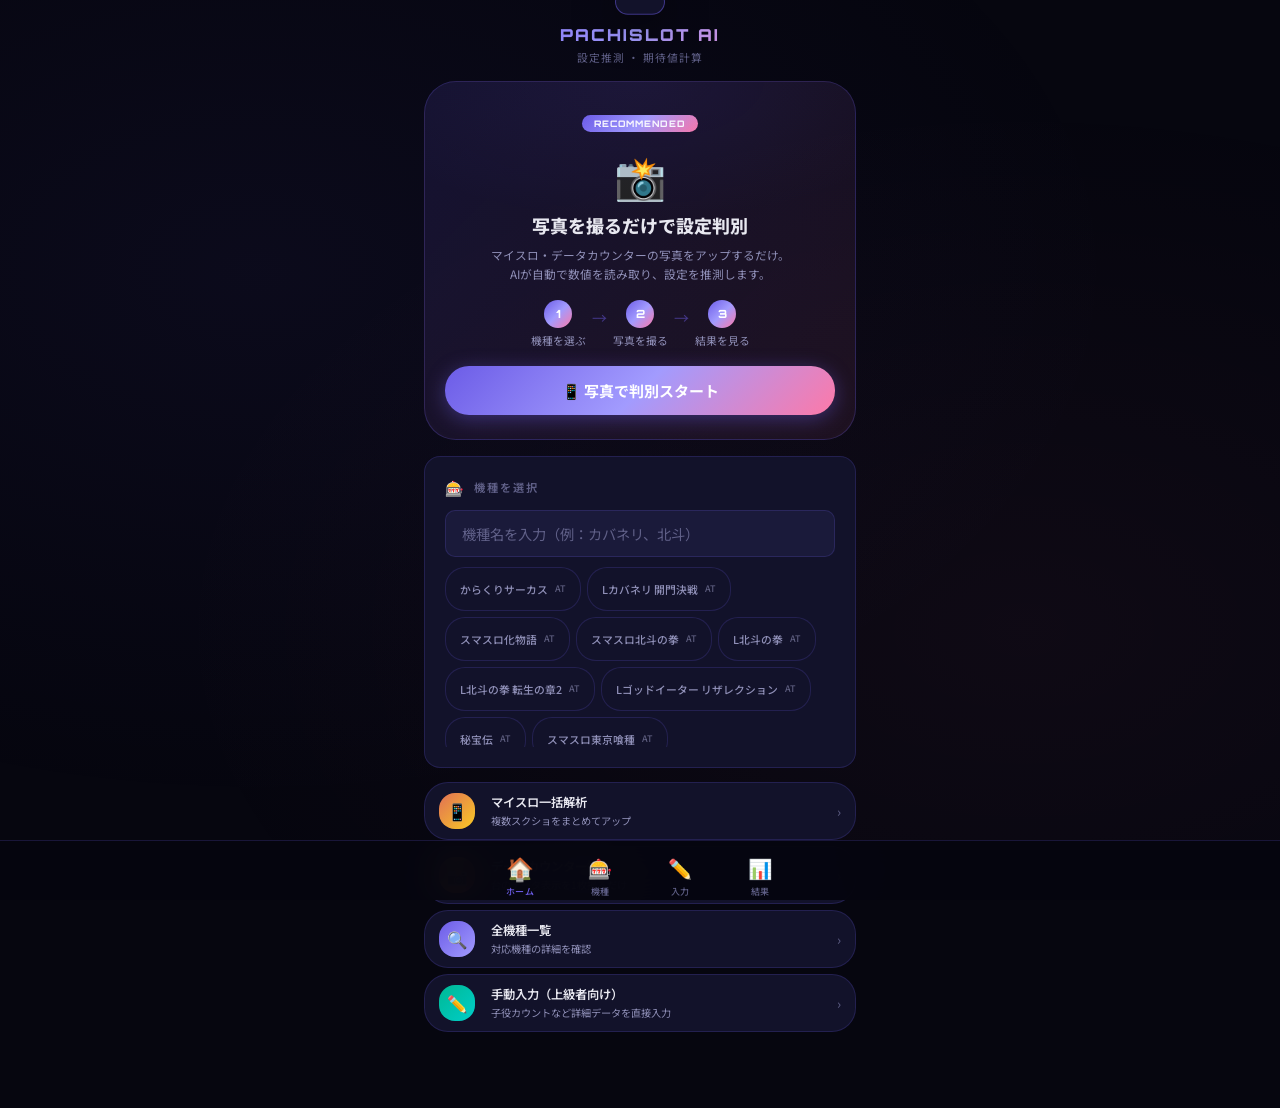
==== commit ad88a4dd: "fix: OCR error handling, template literal bug, switchView users" ====
--- a/pachislot-ai-portable.html
+++ b/pachislot-ai-portable.html
@@ -1,4 +1,4 @@
-﻿<!DOCTYPE html>
+<!DOCTYPE html>
 <html lang="ja">
 
 <head>
@@ -12,7 +12,9 @@
   <title>パチスロ設定推測AI</title>
 
   
-  
+  <link rel="apple-touch-icon" href="./icon-192.png">
+  <link rel="stylesheet" href="./style.css">
+
   <style>
 /* =====================================================
    パチスロ設定推測AI - スタイルシート
@@ -865,6 +867,462 @@
 .machine-info-row .label { color: var(--text-muted); }
 .machine-info-row .value { color: var(--text-primary); font-weight: 500; }
 
+/* ── Field Help Button ── */
+.field-help-btn {
+  display: inline-flex;
+  align-items: center;
+  justify-content: center;
+  width: 18px;
+  height: 18px;
+  border-radius: 50%;
+  background: rgba(108, 92, 231, 0.2);
+  border: 1px solid rgba(108, 92, 231, 0.4);
+  color: var(--accent-secondary);
+  font-size: 0.6rem;
+  font-weight: 700;
+  cursor: pointer;
+  margin-left: 4px;
+  transition: all 0.2s;
+  vertical-align: middle;
+  line-height: 1;
+}
+.field-help-btn:active {
+  background: var(--accent-primary);
+  color: #fff;
+  transform: scale(0.9);
+}
+
+/* ── Probability Toggle Button ── */
+.prob-toggle-btn {
+  display: inline-flex;
+  align-items: center;
+  justify-content: center;
+  padding: 2px 8px;
+  border-radius: 10px;
+  background: rgba(108, 92, 231, 0.15);
+  border: 1px solid rgba(108, 92, 231, 0.3);
+  color: var(--accent-secondary);
+  font-size: 0.6rem;
+  font-weight: 600;
+  cursor: pointer;
+  margin-left: auto;
+  transition: all 0.2s;
+}
+.prob-toggle-btn:active,
+.prob-toggle-btn.prob-mode {
+  background: var(--accent-primary);
+  border-color: var(--accent-primary);
+  color: #fff;
+}
+
+/* ── Investment Toggle Button ── */
+.invest-toggle-btn {
+  display: inline-flex;
+  align-items: center;
+  justify-content: center;
+  padding: 3px 10px;
+  border-radius: 12px;
+  background: rgba(0, 184, 148, 0.15);
+  border: 1px solid rgba(0, 184, 148, 0.3);
+  color: var(--success);
+  font-size: 0.65rem;
+  font-weight: 700;
+  cursor: pointer;
+  margin-left: auto;
+  transition: all 0.2s;
+  letter-spacing: 1px;
+}
+.invest-toggle-btn:active,
+.invest-toggle-btn.coins-mode {
+  background: rgba(253, 203, 110, 0.2);
+  border-color: rgba(253, 203, 110, 0.5);
+  color: var(--warning);
+}
+
+/* ── Dynamic Fields Container ── */
+#dynamic-fields-container .card {
+  border-left: 3px solid var(--accent-primary);
+}
+
+#dynamic-fields-container .form-label {
+  display: flex;
+  align-items: center;
+  gap: 4px;
+}
+
+/* ── Form Label with inline elements ── */
+.form-label {
+  display: flex;
+  align-items: center;
+  gap: 4px;
+}
+
+/* ── Toast wider for help text ── */
+.toast {
+  max-width: 85vw;
+  white-space: normal;
+  text-align: center;
+  word-break: break-word;
+}
+
+/* ── Hero Card ── */
+.hero-card {
+  position: relative;
+  background: linear-gradient(135deg, rgba(108, 92, 231, 0.12), rgba(253, 121, 168, 0.08));
+  border: 1px solid rgba(108, 92, 231, 0.25);
+  border-radius: var(--radius-xl);
+  padding: 28px 20px 24px;
+  text-align: center;
+  margin-bottom: 16px;
+  overflow: hidden;
+}
+.hero-card::before {
+  content: '';
+  position: absolute;
+  top: -40%;
+  left: -20%;
+  width: 140%;
+  height: 80%;
+  background: radial-gradient(ellipse, rgba(108, 92, 231, 0.08) 0%, transparent 70%);
+  pointer-events: none;
+}
+.hero-badge {
+  display: inline-block;
+  background: var(--accent-gradient);
+  color: #fff;
+  font-size: 0.6rem;
+  font-weight: 800;
+  letter-spacing: 0.12em;
+  padding: 3px 12px;
+  border-radius: 20px;
+  margin-bottom: 12px;
+  font-family: 'Orbitron', sans-serif;
+}
+.hero-emoji { font-size: 2.8rem; margin-bottom: 8px; }
+.hero-title {
+  font-size: 1.2rem;
+  font-weight: 800;
+  color: var(--text-primary);
+  margin-bottom: 8px;
+  line-height: 1.4;
+}
+.hero-desc {
+  font-size: 0.78rem;
+  color: var(--text-secondary);
+  line-height: 1.6;
+  margin-bottom: 16px;
+}
+.hero-steps {
+  display: flex;
+  align-items: center;
+  justify-content: center;
+  gap: 6px;
+  margin-bottom: 18px;
+}
+.hero-step {
+  display: flex;
+  flex-direction: column;
+  align-items: center;
+  gap: 4px;
+  font-size: 0.72rem;
+  color: var(--text-secondary);
+}
+.step-num {
+  display: flex;
+  align-items: center;
+  justify-content: center;
+  width: 28px;
+  height: 28px;
+  border-radius: 50%;
+  background: var(--accent-gradient);
+  color: #fff;
+  font-weight: 800;
+  font-size: 0.75rem;
+  font-family: 'Orbitron', sans-serif;
+}
+.hero-step-arrow {
+  color: var(--accent-primary);
+  font-size: 1rem;
+  opacity: 0.5;
+  margin-top: -12px;
+}
+.hero-btn {
+  font-size: 1rem;
+  font-weight: 700;
+  padding: 14px 24px;
+  animation: pulse 2.5s ease-in-out infinite;
+}
+
+/* ── Home Machine Chips ── */
+.home-machine-chips {
+  display: flex;
+  flex-wrap: wrap;
+  gap: 6px;
+  margin-top: 10px;
+  max-height: 180px;
+  overflow-y: auto;
+}
+.machine-chip {
+  padding: 10px 14px;
+  border-radius: 20px;
+  border: 1px solid var(--border-color);
+  background: var(--bg-card);
+  font-size: 0.72rem;
+  color: var(--text-secondary);
+  cursor: pointer;
+  transition: all 0.2s;
+  white-space: nowrap;
+  /* iOS button reset */
+  -webkit-appearance: none;
+  appearance: none;
+  font-family: inherit;
+  /* iOSタップ対応 */
+  -webkit-tap-highlight-color: rgba(108, 92, 231, 0.2);
+  touch-action: manipulation;
+  min-height: 44px;
+  display: inline-flex;
+  align-items: center;
+  gap: 4px;
+  text-align: left;
+}
+.machine-chip:active,
+.machine-chip.selected {
+  border-color: var(--accent-primary);
+  background: rgba(108, 92, 231, 0.15);
+  color: var(--accent-secondary);
+}
+.machine-chip .chip-type {
+  font-size: 0.6rem;
+  opacity: 0.6;
+  margin-left: 3px;
+}
+.selected-badge {
+  display: inline-block;
+  background: var(--success);
+  color: #fff;
+  font-size: 0.6rem;
+  padding: 2px 8px;
+  border-radius: 10px;
+  margin-left: 6px;
+  font-weight: 700;
+}
+
+/* ── Secondary Menu ── */
+.secondary-menu {
+  margin-top: 8px;
+}
+.secondary-menu .card-title {
+  font-size: 0.82rem;
+  margin-bottom: 8px;
+}
+.menu-card.compact {
+  padding: 10px 14px;
+  margin-bottom: 6px;
+}
+.menu-card.compact .menu-icon {
+  width: 36px;
+  height: 36px;
+  min-width: 36px;
+  font-size: 1.1rem;
+}
+.menu-card.compact h3 { font-size: 0.82rem; }
+.menu-card.compact p { font-size: 0.68rem; }
+
+/* ── 設定示唆イベント確認パネル ── */
+.confirm-event-grid {
+  display: flex;
+  flex-direction: column;
+  gap: 6px;
+}
+.confirm-event-btn {
+  width: 100%;
+  padding: 12px 16px;
+  border-radius: var(--radius-md);
+  border: 1px solid var(--border-color);
+  background: var(--bg-input);
+  color: var(--text-secondary);
+  font-size: 0.82rem;
+  font-family: inherit;
+  text-align: left;
+  cursor: pointer;
+  transition: all 0.2s;
+  min-height: 48px;
+  -webkit-appearance: none;
+  -webkit-tap-highlight-color: rgba(108,92,231,0.2);
+  touch-action: manipulation;
+  display: flex;
+  flex-direction: column;
+  gap: 2px;
+}
+.confirm-event-btn .confirm-desc {
+  font-size: 0.68rem;
+  opacity: 0.6;
+}
+.confirm-event-btn:active {
+  transform: scale(0.98);
+}
+.confirm-event-btn.selected {
+  border-color: var(--accent-primary);
+  background: rgba(108, 92, 231, 0.18);
+  color: var(--text-primary);
+  font-weight: 700;
+}
+.confirm-event-btn[data-confirm-key="inlineConfirm6"].selected {
+  background: linear-gradient(135deg, rgba(108,92,231,0.2), rgba(249,202,36,0.15));
+  border-color: #f9ca24;
+  color: #f9ca24;
+}
+.confirm-event-btn.active-none {
+  opacity: 0.5;
+  font-size: 0.75rem;
+}
+
+/* ── マイスロ Bulk Upload ── */
+.myslot-upload-area {
+  border: 2px dashed var(--border-color);
+  border-radius: var(--radius-lg);
+  padding: 32px 20px;
+  text-align: center;
+  cursor: pointer;
+  transition: all 0.3s;
+  position: relative;
+  background: rgba(108, 92, 231, 0.03);
+}
+.myslot-upload-area:active {
+  border-color: var(--accent-primary);
+  background: rgba(108, 92, 231, 0.08);
+}
+.myslot-upload-area input[type="file"] {
+  position: absolute;
+  inset: 0;
+  opacity: 0;
+  cursor: pointer;
+}
+.myslot-upload-area .upload-icon { font-size: 2.2rem; margin-bottom: 8px; }
+.myslot-upload-area p { font-size: 0.82rem; color: var(--text-secondary); }
+.myslot-upload-area small { color: var(--text-muted); }
+
+.myslot-thumbnails {
+  display: grid;
+  grid-template-columns: repeat(4, 1fr);
+  gap: 8px;
+  margin-top: 12px;
+}
+.myslot-thumb {
+  position: relative;
+  border-radius: var(--radius-sm);
+  overflow: hidden;
+  border: 2px solid var(--border-color);
+  aspect-ratio: 9/16;
+  transition: border-color 0.3s;
+}
+.myslot-thumb.processed { border-color: var(--success); }
+.myslot-thumb.processing { border-color: var(--accent-primary); animation: pulse 1.5s ease-in-out infinite; }
+.myslot-thumb.error { border-color: var(--danger); }
+.myslot-thumb img {
+  width: 100%;
+  height: 100%;
+  object-fit: cover;
+}
+.myslot-thumb .thumb-remove {
+  position: absolute;
+  top: 3px;
+  right: 3px;
+  background: rgba(0,0,0,0.7);
+  color: #fff;
+  border: none;
+  border-radius: 50%;
+  width: 22px;
+  height: 22px;
+  font-size: 0.65rem;
+  cursor: pointer;
+  display: flex;
+  align-items: center;
+  justify-content: center;
+  z-index: 2;
+}
+.myslot-thumb .thumb-index {
+  position: absolute;
+  bottom: 3px;
+  left: 3px;
+  background: rgba(0,0,0,0.7);
+  color: #fff;
+  border-radius: 10px;
+  padding: 1px 6px;
+  font-size: 0.6rem;
+  font-weight: 700;
+}
+.myslot-thumb .thumb-status {
+  position: absolute;
+  bottom: 3px;
+  right: 3px;
+  font-size: 0.8rem;
+}
+
+.myslot-add-more {
+  position: relative;
+  margin-top: 10px;
+  padding: 10px;
+  text-align: center;
+  border: 1px dashed var(--border-color);
+  border-radius: var(--radius-sm);
+  cursor: pointer;
+  font-size: 0.78rem;
+  color: var(--text-secondary);
+  transition: all 0.2s;
+}
+.myslot-add-more:active {
+  border-color: var(--accent-primary);
+  color: var(--accent-secondary);
+}
+.myslot-add-more input[type="file"] {
+  position: absolute;
+  inset: 0;
+  opacity: 0;
+  cursor: pointer;
+}
+
+/* Progress Bar */
+.myslot-progress-container { text-align: center; }
+.myslot-progress-bar {
+  height: 10px;
+  background: var(--bg-input);
+  border-radius: 5px;
+  overflow: hidden;
+  margin-bottom: 8px;
+}
+.myslot-progress-fill {
+  height: 100%;
+  background: var(--accent-gradient);
+  border-radius: 5px;
+  width: 0%;
+  transition: width 0.5s ease;
+}
+.myslot-progress-text {
+  font-family: 'Orbitron', sans-serif;
+  font-size: 1rem;
+  color: var(--accent-secondary);
+}
+
+/* Result items */
+.myslot-result-item {
+  display: flex;
+  justify-content: space-between;
+  align-items: center;
+  padding: 8px 0;
+  border-bottom: 1px solid rgba(108, 92, 231, 0.08);
+  font-size: 0.85rem;
+}
+.myslot-result-item:last-child { border-bottom: none; }
+.myslot-result-item .result-label { color: var(--text-secondary); }
+.myslot-result-item .result-value { font-weight: 600; color: var(--text-primary); }
+.myslot-result-item .result-value.highlight { color: var(--accent-secondary); }
+.myslot-result-item .result-source {
+  font-size: 0.65rem;
+  color: var(--text-muted);
+  margin-left: 4px;
+}
+
 /* ── Responsive ── */
 @media (max-width: 360px) {
   html { font-size: 14px; }
@@ -882,7 +1340,63 @@
   .bottom-nav, .back-btn, .btn { display: none !important; }
 }
 
-</style>
+/* ── AI寸評カード ── */
+.commentary-card { border-left: 3px solid var(--accent-primary); }
+.commentary-verdict {
+  display: inline-block;
+  padding: 8px 16px;
+  border-radius: var(--radius-md);
+  font-size: 0.9rem;
+  font-weight: 800;
+  margin-bottom: 12px;
+}
+.verdict-s6 {
+  background: linear-gradient(135deg, rgba(249,202,36,0.2), rgba(108,92,231,0.2));
+  border: 1px solid #f9ca24;
+  color: #f9ca24;
+}
+.verdict-high {
+  background: rgba(108,92,231,0.2);
+  border: 1px solid var(--accent-primary);
+  color: var(--accent-secondary);
+}
+.verdict-medium {
+  background: rgba(253,203,110,0.15);
+  border: 1px solid #fdcb6e;
+  color: #fdcb6e;
+}
+.verdict-low {
+  background: rgba(225,112,85,0.15);
+  border: 1px solid var(--danger);
+  color: var(--danger);
+}
+.commentary-text {
+  font-size: 0.82rem;
+  color: var(--text-secondary);
+  line-height: 1.7;
+  margin-bottom: 10px;
+}
+.commentary-bullets {
+  margin: 8px 0 12px 4px;
+  padding-left: 16px;
+  font-size: 0.78rem;
+  color: var(--text-secondary);
+  line-height: 1.8;
+}
+.commentary-bullets li { margin-bottom: 4px; }
+.commentary-action {
+  font-size: 0.85rem;
+  font-weight: 700;
+  color: var(--text-primary);
+  background: rgba(255,255,255,0.04);
+  border-left: 3px solid var(--accent-primary);
+  padding: 10px 12px;
+  border-radius: 0 var(--radius-sm) var(--radius-sm) 0;
+  line-height: 1.6;
+}
+
+
+  </style>
 </head>
 
 <body>
@@ -898,42 +1412,67 @@
     <!-- ============ HOME SCREEN ============ -->
     <div id="home" class="screen active">
 
-      <!-- Machine Select Card -->
-      <div class="menu-card" data-target="machine-select">
-        <div class="menu-icon purple">🎰</div>
-        <div class="menu-info">
-          <h3>機種選択</h3>
-          <p>機種を選んで解析データを読み込み</p>
+      <!-- ★ Hero: 写真で判別 (メインCTA) -->
+      <div class="hero-card">
+        <div class="hero-badge">RECOMMENDED</div>
+        <div class="hero-emoji">📸</div>
+        <h2 class="hero-title">写真を撮るだけで設定判別</h2>
+        <p class="hero-desc">マイスロ・データカウンターの写真をアップするだけ。<br>AIが自動で数値を読み取り、設定を推測します。</p>
+        <div class="hero-steps">
+          <div class="hero-step"><span class="step-num">1</span><span>機種を選ぶ</span></div>
+          <div class="hero-step-arrow">→</div>
+          <div class="hero-step"><span class="step-num">2</span><span>写真を撮る</span></div>
+          <div class="hero-step-arrow">→</div>
+          <div class="hero-step"><span class="step-num">3</span><span>結果を見る</span></div>
         </div>
-        <span class="menu-arrow">›</span>
+        <button id="hero-start-btn" class="btn btn-primary btn-full btn-lg hero-btn" data-target="myslot-bulk">
+          📱 写真で判別スタート
+        </button>
       </div>
 
-      <!-- Screenshot Card -->
-      <div class="menu-card" data-target="screenshot">
-        <div class="menu-icon gold">📸</div>
-        <div class="menu-info">
-          <h3>スクショ解析</h3>
-          <p>台データのスクリーンショットをOCR解析</p>
+      <!-- Machine Quick Select (compact) -->
+      <div class="card" id="home-machine-card">
+        <div class="card-title"><span class="icon">🎰</span>機種を選択 <span id="home-selected-badge" class="selected-badge" style="display:none;"></span></div>
+        <input type="text" class="form-input" id="home-machine-search" placeholder="機種名を入力（例：カバネリ、北斗）">
+        <div id="home-machine-chips" class="home-machine-chips"></div>
+      </div>
+
+      <!-- Menu Cards (secondary) -->
+      <div class="secondary-menu">
+        <div class="menu-card compact" data-target="myslot-bulk">
+          <div class="menu-icon" style="background:linear-gradient(135deg,#e17055,#f9ca24);">📱</div>
+          <div class="menu-info">
+            <h3>マイスロ一括解析</h3>
+            <p>複数スクショをまとめてアップ</p>
+          </div>
+          <span class="menu-arrow">›</span>
         </div>
-        <span class="menu-arrow">›</span>
-      </div>
-
-      <!-- Manual Input Card -->
-      <div class="menu-card" data-target="input">
-        <div class="menu-icon green">✏️</div>
-        <div class="menu-info">
-          <h3>手動入力</h3>
-          <p>回転数・ボーナス・小役を入力</p>
+
+        <div class="menu-card compact" data-target="screenshot">
+          <div class="menu-icon gold">📸</div>
+          <div class="menu-info">
+            <h3>データカウンター撮影</h3>
+            <p>台のデータ表示を1枚撮るだけ</p>
+          </div>
+          <span class="menu-arrow">›</span>
         </div>
-        <span class="menu-arrow">›</span>
-      </div>
-
-      <!-- Quick Result Card (if machine selected) -->
-      <div id="quick-status" class="card glow" style="display:none;">
-        <div class="card-title"><span class="icon">📌</span>選択中の機種</div>
-        <div class="detail-row">
-          <span class="label">機種名</span>
-          <span class="value" id="home-machine-name">-</span>
+
+        <div class="menu-card compact" data-target="machine-select">
+          <div class="menu-icon purple">🔍</div>
+          <div class="menu-info">
+            <h3>全機種一覧</h3>
+            <p>対応機種の詳細を確認</p>
+          </div>
+          <span class="menu-arrow">›</span>
+        </div>
+
+        <div class="menu-card compact" data-target="input">
+          <div class="menu-icon green">✏️</div>
+          <div class="menu-info">
+            <h3>手動入力（上級者向け）</h3>
+            <p>子役カウントなど詳細データを直接入力</p>
+          </div>
+          <span class="menu-arrow">›</span>
         </div>
       </div>
 
@@ -1062,7 +1601,7 @@
         <div class="card-title"><span class="icon">📸</span>スクリーンショット解析</div>
 
         <div class="upload-area" id="upload-area">
-          <input type="file" id="screenshot-input" accept="image/*" capture="environment">
+          <input type="file" id="screenshot-input" accept="image/*">
           <div class="upload-icon">📷</div>
           <p>タップして画像を選択</p>
           <small>台データのスクリーンショットをアップロード</small>
@@ -1092,6 +1631,106 @@
       </div>
     </div>
 
+    <!-- ============ MYSLOT BULK UPLOAD SCREEN ============ -->
+    <div id="myslot-bulk" class="screen">
+      <button class="back-btn"
+        onclick="document.querySelectorAll('.screen').forEach(s=>s.classList.remove('active'));document.getElementById('home').classList.add('active');">
+        ‹ 戻る
+      </button>
+
+      <div class="card glow">
+        <div class="card-title"><span class="icon">📱</span>マイスロ 一括解析</div>
+        <p style="font-size:0.78rem; color:var(--text-secondary); margin-bottom:14px;">
+          サミーの「マイスロ」アプリのスクリーンショットを一括アップロード。<br>
+          複数枚（最大10枚）をまとめてOCR解析し、データを自動入力します。
+        </p>
+
+        <div id="myslot-selected-machine" class="detail-row" style="border-bottom:1px solid var(--border-color); padding-bottom:10px; margin-bottom:14px;">
+          <span class="label">対象機種</span>
+          <span class="value" id="myslot-machine-name" style="color:var(--accent-secondary);">未選択</span>
+        </div>
+
+        <!-- Upload Area -->
+        <div class="myslot-upload-area" id="myslot-upload-area">
+          <input type="file" id="myslot-file-input" accept="image/*" multiple>
+          <div class="upload-icon">📸</div>
+          <p>タップして画像を選択<br><small>（複数枚OK・一括選択可能）</small></p>
+        </div>
+
+        <!-- Thumbnails -->
+        <div id="myslot-thumbnails" class="myslot-thumbnails"></div>
+
+        <!-- Add more button -->
+        <div id="myslot-add-more" class="myslot-add-more" style="display:none;">
+          <input type="file" id="myslot-add-file-input" accept="image/*" multiple>
+          <span>＋ 画像を追加</span>
+        </div>
+      </div>
+
+      <!-- OCR Progress -->
+      <div id="myslot-ocr-progress" class="card" style="display:none;">
+        <div class="card-title"><span class="icon">🔍</span>OCR解析中</div>
+        <div class="myslot-progress-container">
+          <div class="myslot-progress-bar">
+            <div class="myslot-progress-fill" id="myslot-progress-fill"></div>
+          </div>
+          <div class="myslot-progress-text">
+            <span id="myslot-progress-current">0</span> / <span id="myslot-progress-total">0</span> 枚
+          </div>
+        </div>
+        <p id="myslot-progress-status" style="font-size:0.78rem; color:var(--text-secondary); text-align:center; margin-top:8px;">準備中...</p>
+      </div>
+
+      <!-- OCR Results -->
+      <div id="myslot-results" class="card" style="display:none;">
+        <div class="card-title"><span class="icon">📊</span>解析結果</div>
+        <div id="myslot-results-content"></div>
+      </div>
+
+      <!-- ★ 設定示唆イベント確認パネル（OCR後に表示） -->
+      <div id="myslot-confirm-panel" class="card" style="display:none;">
+        <div class="card-title"><span class="icon">🏆</span>確認できた示唆イベント</div>
+        <p style="font-size:0.78rem; color:var(--text-secondary); margin-bottom:12px;">
+          写真に映っていた演出・トロフィーを選択してください。<br>
+          <strong style="color:var(--accent-secondary);">設定確定要素がある場合、精度が大幅にアップします。</strong>
+        </p>
+        <div class="confirm-event-grid" id="confirm-event-grid">
+          <!-- 汎用共通 -->
+          <button class="confirm-event-btn" data-confirm-key="inlineConfirm6" data-label="設定6確定">
+            🌈 設定6確定<span class="confirm-desc">（虹トロフィー・設定6確定画面等）</span>
+          </button>
+          <button class="confirm-event-btn" data-confirm-key="inlineConfirm56" data-label="設定5以上">
+            💜 設定5以上確定<span class="confirm-desc">（プレミアム演出等）</span>
+          </button>
+          <button class="confirm-event-btn" data-confirm-key="inlineConfirm456" data-label="設定4以上">
+            💙 設定4以上確定<span class="confirm-desc">（高設定確定画面等）</span>
+          </button>
+          <button class="confirm-event-btn" data-confirm-key="inlineConfirm246" data-label="偶数確定">
+            💚 偶数設定確定<span class="confirm-desc">（設定2・4・6確定）</span>
+          </button>
+          <button class="confirm-event-btn" data-confirm-key="inlineHighSuggest" data-label="高設定示唆">
+            ⭐ 高設定示唆（強）<span class="confirm-desc">（設定4以上濃厚演出）</span>
+          </button>
+          <button class="confirm-event-btn active-none" data-confirm-key="" data-label="なし">
+            ✖ なし / リセット
+          </button>
+        </div>
+        <div id="confirm-selected-display" style="margin-top:10px; font-size:0.8rem; color:var(--accent-secondary); display:none;">
+          ✓ 選択中: <span id="confirm-selected-label"></span>
+        </div>
+      </div>
+
+      <!-- Action Buttons -->
+      <div class="btn-group" style="margin-bottom:24px;">
+        <button id="btn-myslot-analyze" class="btn btn-primary btn-full btn-lg" style="display:none;">
+          🔍 一括OCR解析を実行
+        </button>
+        <button id="btn-myslot-apply" class="btn btn-success btn-full btn-lg" style="display:none;">
+          ✅ データを反映して設定判別へ
+        </button>
+      </div>
+    </div>
+
     <!-- ============ INPUT SCREEN ============ -->
     <div id="input" class="screen">
       <button class="back-btn"
@@ -1104,113 +1743,69 @@
         <div style="font-size:1.1rem; font-weight:700;">
           <span id="selected-machine-display">未選択</span>
         </div>
+        <p id="no-machine-hint" style="font-size:0.75rem; color:var(--text-muted); margin-top:4px;">
+          先に機種を選択してください
+        </p>
       </div>
 
-      <!-- 回転数 -->
+      <!-- 回転数（共通） -->
       <div class="card">
         <div class="card-title"><span class="icon">🔄</span>回転数</div>
         <div class="form-row">
           <div class="form-group">
             <label class="form-label">総回転数</label>
-            <input type="number" class="form-input" id="input-total-spins" data-key="totalSpins" placeholder="0"
-              inputmode="numeric">
+            <input type="number" class="form-input" id="input-total-spins" placeholder="0" inputmode="numeric">
           </div>
           <div class="form-group">
             <label class="form-label">現在ゲーム数</label>
-            <input type="number" class="form-input" id="input-current-game" data-key="currentGame" placeholder="0"
-              inputmode="numeric">
+            <input type="number" class="form-input" id="input-current-game" placeholder="0" inputmode="numeric">
           </div>
         </div>
       </div>
 
-      <!-- ボーナス・AT -->
+      <!-- ★ 機種特化フィールド（動的生成） -->
+      <div id="dynamic-fields-container">
+        <div class="card" style="text-align:center; padding: 24px;">
+          <p style="color:var(--text-muted); font-size:0.85rem;">
+            🎰 機種を選択すると、その機種に応じた入力フィールドが表示されます
+          </p>
+        </div>
+      </div>
+
+      <!-- 投資・回収（共通） -->
       <div class="card">
-        <div class="card-title"><span class="icon">🎯</span>ボーナス・AT</div>
+        <div class="card-title">
+          <span class="icon">💳</span>投資・回収
+          <button class="invest-toggle-btn" id="invest-mode-toggle" onclick="
+            const btn = this;
+            const labels = document.querySelectorAll('.invest-label');
+            const isYen = btn.textContent.trim() === '円';
+            btn.textContent = isYen ? '枚' : '円';
+            btn.classList.toggle('coins-mode', isYen);
+            labels.forEach(l => l.textContent = isYen ? l.dataset.coinsLabel : l.dataset.yenLabel);
+            // Update state
+            if (typeof window.__pachislotState !== 'undefined') {
+              window.__pachislotState.investmentMode = isYen ? 'coins' : 'yen';
+            }
+          ">円</button>
+        </div>
         <div class="form-row-3">
           <div class="form-group">
-            <label class="form-label">BIG</label>
-            <input type="number" class="form-input" id="input-big" data-key="big" placeholder="0" inputmode="numeric">
+            <label class="form-label invest-label" data-yen-label="投資 (円)" data-coins-label="投資 (枚)">投資 (円)</label>
+            <input type="number" class="form-input" id="input-investment" placeholder="0" inputmode="numeric">
           </div>
           <div class="form-group">
-            <label class="form-label">REG</label>
-            <input type="number" class="form-input" id="input-reg" data-key="reg" placeholder="0" inputmode="numeric">
+            <label class="form-label invest-label" data-yen-label="回収 (円)" data-coins-label="回収 (枚)">回収 (円)</label>
+            <input type="number" class="form-input" id="input-revenue" placeholder="0" inputmode="numeric">
           </div>
           <div class="form-group">
-            <label class="form-label">AT</label>
-            <input type="number" class="form-input" id="input-at" data-key="at" placeholder="0" inputmode="numeric">
+            <label class="form-label">差枚</label>
+            <input type="number" class="form-input" id="input-diff-coins" placeholder="0" inputmode="numeric">
           </div>
         </div>
       </div>
 
-      <!-- 投資・回収 -->
-      <div class="card">
-        <div class="card-title"><span class="icon">💳</span>投資・回収</div>
-        <div class="form-row-3">
-          <div class="form-group">
-            <label class="form-label">投資 (円)</label>
-            <input type="number" class="form-input" data-key="investment" placeholder="0" inputmode="numeric">
-          </div>
-          <div class="form-group">
-            <label class="form-label">回収 (円)</label>
-            <input type="number" class="form-input" data-key="revenue" placeholder="0" inputmode="numeric">
-          </div>
-          <div class="form-group">
-            <label class="form-label">差枚</label>
-            <input type="number" class="form-input" data-key="diffCoins" placeholder="0" inputmode="numeric">
-          </div>
-        </div>
-      </div>
-
-      <!-- 小役 -->
-      <div class="card">
-        <div class="card-title"><span class="icon">🍒</span>小役カウント</div>
-        <div class="form-row">
-          <div class="form-group">
-            <label class="form-label">ベル</label>
-            <input type="number" class="form-input" data-key="bell" placeholder="0" inputmode="numeric">
-          </div>
-          <div class="form-group">
-            <label class="form-label">弱チェリー</label>
-            <input type="number" class="form-input" data-key="weakCherry" placeholder="0" inputmode="numeric">
-          </div>
-        </div>
-        <div class="form-row">
-          <div class="form-group">
-            <label class="form-label">スイカ</label>
-            <input type="number" class="form-input" data-key="watermelon" placeholder="0" inputmode="numeric">
-          </div>
-          <div class="form-group">
-            <label class="form-label">チャンス目</label>
-            <input type="number" class="form-input" data-key="chance" placeholder="0" inputmode="numeric">
-          </div>
-        </div>
-      </div>
-
-      <!-- CZ -->
-      <div class="card">
-        <div class="card-title"><span class="icon">⚡</span>CZ</div>
-        <div class="form-row">
-          <div class="form-group">
-            <label class="form-label">CZ突入</label>
-            <input type="number" class="form-input" data-key="czEntry" placeholder="0" inputmode="numeric">
-          </div>
-          <div class="form-group">
-            <label class="form-label">CZ成功</label>
-            <input type="number" class="form-input" data-key="czSuccess" placeholder="0" inputmode="numeric">
-          </div>
-        </div>
-      </div>
-
-      <!-- AT初当たり -->
-      <div class="card">
-        <div class="card-title"><span class="icon">🎪</span>AT初当たり</div>
-        <div class="form-group">
-          <label class="form-label">AT初当たり回数</label>
-          <input type="number" class="form-input" data-key="atFirstHit" placeholder="0" inputmode="numeric">
-        </div>
-      </div>
-
-      <!-- 設定確定演出 -->
+      <!-- 設定確定演出（共通） -->
       <div class="card">
         <div class="card-title"><span class="icon">⭐</span>設定確定演出</div>
         <div class="chip-group">
@@ -1221,33 +1816,7 @@
         </div>
       </div>
 
-      <!-- 終了画面・トロフィー -->
-      <div class="card">
-        <div class="card-title"><span class="icon">🏆</span>演出・確認</div>
-        <div class="form-group">
-          <label class="form-label">終了画面</label>
-          <input type="text" class="form-input" data-text-key="endScreen" placeholder="例：エンディング画面">
-        </div>
-        <div class="form-row">
-          <div class="form-group">
-            <label class="form-label">トロフィー</label>
-            <select class="form-input" data-text-key="trophy">
-              <option value="">なし</option>
-              <option value="銅">銅</option>
-              <option value="銀">銀</option>
-              <option value="金">金</option>
-              <option value="キリン柄">キリン柄</option>
-              <option value="レインボー">レインボー</option>
-            </select>
-          </div>
-          <div class="form-group">
-            <label class="form-label">ボイス</label>
-            <input type="text" class="form-input" data-text-key="voice" placeholder="例：特殊ボイス">
-          </div>
-        </div>
-      </div>
-
-      <!-- ホール状況 -->
+      <!-- ホール状況（共通） -->
       <div class="card">
         <div class="card-title"><span class="icon">🏢</span>ホール状況</div>
         <div class="hall-tags">
@@ -1313,92 +1882,779 @@
   <div id="toast" class="toast"></div>
 
   <!-- Scripts -->
+  <script src="https://cdn.jsdelivr.net/npm/tesseract.js@5/dist/tesseract.min.js"></script>
+  <script src="./machines.js"></script>
+  <script src="./app.js"></script>
+
+
   <script>
+/* ========================================================
+   パチスロ設定推測AI - ポータブル版
+   Built: 2026-03-27 19:02
+   このファイルは build_portable.py で自動生成されます。
+   直接編集しないでください。machines.js / app.js を編集してください。
+   ======================================================== */
+
+// ===== machines.js (インライン) =====
 // =====================================================
-// パチスロ機種データベース（大幅拡充版 40機種+）
+// パチスロ機種データベース（機種特化設定推測対応版）
 // =====================================================
 function gp(s1, s6) { const d = (s6 - s1) / 5; return { 1: s1, 2: +(s1 + d).toFixed(4), 3: +(s1 + d * 2).toFixed(4), 4: +(s1 + d * 3).toFixed(4), 5: +(s1 + d * 4).toFixed(4), 6: s6 }; }
 function gpi(s1, s6) { return { 1: 1 / s1, 2: 1 / +(s1 - (s1 - s6) / 5).toFixed(1), 3: 1 / +(s1 - (s1 - s6) / 5 * 2).toFixed(1), 4: 1 / +(s1 - (s1 - s6) / 5 * 3).toFixed(1), 5: 1 / +(s1 - (s1 - s6) / 5 * 4).toFixed(1), 6: 1 / s6 }; }
 const SC = { "設定2以上": [2, 3, 4, 5, 6], "設定4以上": [4, 5, 6], "設定5以上": [5, 6], "設定6確定": [6] };
 
+// ═══════════════════════════════════════════════════════
+// 機種特化フィールド定義
+// type: 'number' = 数値入力, 'select' = ドロップダウン
+// type: 'multi-select' = 複数選択, 'count-pair' = カウント対
+// type: 'probability' = 確率入力（回数 or 確率切替）
+// weight: ベイズ推定での重み付け (0-10, 高いほど影響大)
+// ═══════════════════════════════════════════════════════
+
+const KARAKURI_FIELDS = [
+    {
+        group: "AT・CZ",
+        icon: "🎯",
+        fields: [
+            {
+                key: "atFirstHitCount",
+                label: "AT初当たり回数",
+                type: "number",
+                placeholder: "0",
+                weight: 7,
+                help: "ATに当選した合計回数",
+                probTable: { 1: 1/564, 2: 1/543, 3: 1/506, 4: 1/469, 5: 1/451, 6: 1/447 }
+            },
+            {
+                key: "czCount",
+                label: "CZ突入回数",
+                type: "number",
+                placeholder: "0",
+                weight: 5,
+                help: "CZ（機械仕掛けの神等）に突入した合計回数",
+                probTable: { 1: 1/333, 2: 1/320, 3: 1/306, 4: 1/292, 5: 1/277, 6: 1/275 }
+            }
+        ]
+    },
+    {
+        group: "からくりレア役・幕間チャンス",
+        icon: "🎪",
+        fields: [
+            {
+                key: "karakuriRareCount",
+                label: "からくりレア役 発生回数",
+                type: "number",
+                placeholder: "0",
+                weight: 0,
+                help: "からくりレア役が発動した合計回数（幕間チャンス抽選の母数）"
+            },
+            {
+                key: "makuaiFromRare",
+                label: "幕間チャンス当選回数（レア役契機）",
+                type: "number",
+                placeholder: "0",
+                weight: 10,
+                help: "通常時のからくりレア役から幕間チャンスに当選した回数。設定差最大のポイント！",
+                // からくりレア役に対する当選率（これは条件付き確率として使う）
+                conditionalProbTable: { 1: 0.033, 2: 0.042, 3: 0.055, 4: 0.068, 5: 0.085, 6: 0.10 }
+            }
+        ]
+    },
+    {
+        group: "AT直撃・モードC",
+        icon: "⚡",
+        fields: [
+            {
+                key: "atDirectHit",
+                label: "AT直撃回数",
+                type: "number",
+                placeholder: "0",
+                weight: 8,
+                help: "CZを経由せずATに直撃した回数（モードC当選含む）",
+                probTable: { 1: 1/2700, 2: 1/2400, 3: 1/2100, 4: 1/1800, 5: 1/1600, 6: 1/1500 }
+            }
+        ]
+    },
+    {
+        group: "AT終了画面",
+        icon: "🖼️",
+        fields: [
+            {
+                key: "endScreenFrancine",
+                label: "フランシーヌ（設定6濃厚）",
+                type: "number",
+                placeholder: "0回",
+                weight: 10,
+                help: "AT終了画面にフランシーヌが出現した回数",
+                settingConfirm: [6]
+            },
+            {
+                key: "endScreenShiroganeKatsuNarumi",
+                label: "しろがね・勝・鳴海（設定4以上）",
+                type: "number",
+                placeholder: "0回",
+                weight: 9,
+                help: "AT終了画面にしろがね・勝・鳴海が出現した回数",
+                settingConfirm: [4, 5, 6]
+            },
+            {
+                key: "endScreenAshibanaGuy",
+                label: "阿紫花&ギイ（設定2以上）",
+                type: "number",
+                placeholder: "0回",
+                weight: 8,
+                help: "AT終了画面に阿紫花&ギイが出現した回数",
+                settingConfirm: [2, 3, 4, 5, 6]
+            }
+        ]
+    },
+    {
+        group: "AT開始ステージ",
+        icon: "🎭",
+        fields: [
+            {
+                key: "stageNarumi",
+                label: "鳴海ステージ（奇数示唆）",
+                type: "number",
+                placeholder: "0回",
+                weight: 4,
+                help: "AT開始時に鳴海ステージだった回数",
+                oddEvenHint: "odd"
+            },
+            {
+                key: "stageKatsu",
+                label: "勝ステージ（偶数示唆）",
+                type: "number",
+                placeholder: "0回",
+                weight: 4,
+                help: "AT開始時に勝ステージだった回数",
+                oddEvenHint: "even"
+            },
+            {
+                key: "stageSameRepeat",
+                label: "同一ステージ連続（高設定示唆）",
+                type: "number",
+                placeholder: "0回",
+                weight: 6,
+                help: "激情ジャッジ成功後にステージが変化せず同一ステージが連続した回数"
+            }
+        ]
+    },
+    {
+        group: "演出示唆",
+        icon: "✨",
+        fields: [
+            {
+                key: "olympiaPlus4",
+                label: "オリンピア +4 上乗せ（設定4以上）",
+                type: "number",
+                placeholder: "0回",
+                weight: 9,
+                help: "踊れ！オリンピア中に+4が表示された回数",
+                settingConfirm: [4, 5, 6]
+            },
+            {
+                key: "olympiaPlus6",
+                label: "オリンピア +6 上乗せ（設定6濃厚）",
+                type: "number",
+                placeholder: "0回",
+                weight: 10,
+                help: "踊れ！オリンピア中に+6が表示された回数",
+                settingConfirm: [6]
+            },
+            {
+                key: "endingLampGreen",
+                label: "EDランプ 緑（高設定示唆）",
+                type: "number",
+                placeholder: "0回",
+                weight: 6,
+                help: "エンディング中レア役時に緑ランプが光った回数"
+            },
+            {
+                key: "endingLampPurple",
+                label: "EDランプ 紫（設定4以上）",
+                type: "number",
+                placeholder: "0回",
+                weight: 9,
+                help: "エンディング中レア役時に紫ランプが光った回数",
+                settingConfirm: [4, 5, 6]
+            },
+            {
+                key: "endingLampRainbow",
+                label: "EDランプ 虹（設定6濃厚）",
+                type: "number",
+                placeholder: "0回",
+                weight: 10,
+                help: "エンディング中レア役時に虹ランプが光った回数",
+                settingConfirm: [6]
+            }
+        ]
+    }
+];
+
+// ═══════════════════════════════════════════════════════
+// ★ カバネリ開門決戦 専用フィールド定義
+// ═══════════════════════════════════════════════════════
+const KABANERI_KAIMON_FIELDS = [
+    {
+        group: "AT・ボーナス",
+        icon: "🎯",
+        fields: [
+            {
+                key: "atFirstHit",
+                label: "AT初当たり回数",
+                type: "number",
+                placeholder: "0",
+                weight: 8,
+                help: "ATに当選した合計回数（マイスロ: AT回数）",
+                probTable: { 1: 1/360, 2: 1/340, 3: 1/310, 4: 1/280, 5: 1/255, 6: 1/230 }
+            },
+            {
+                key: "big",
+                label: "BIG回数",
+                type: "number",
+                placeholder: "0",
+                weight: 3,
+                help: "BIG当選回数"
+            },
+            {
+                key: "reg",
+                label: "REG回数",
+                type: "number",
+                placeholder: "0",
+                weight: 3,
+                help: "REG当選回数"
+            }
+        ]
+    },
+    {
+        group: "CZ",
+        icon: "⚡",
+        fields: [
+            {
+                key: "czEntry",
+                label: "CZ突入回数",
+                type: "number",
+                placeholder: "0",
+                weight: 6,
+                help: "CZ（開門チャレンジ等）に突入した合計回数",
+                probTable: { 1: 1/135, 2: 1/125, 3: 1/115, 4: 1/105, 5: 1/95, 6: 1/85 }
+            },
+            {
+                key: "czSuccess",
+                label: "CZ成功回数",
+                type: "number",
+                placeholder: "0",
+                weight: 5,
+                help: "CZからATに当選した回数"
+            }
+        ]
+    },
+    {
+        group: "小役確率",
+        icon: "🍒",
+        fields: [
+            {
+                key: "bell",
+                label: "ベル",
+                type: "probability",
+                placeholder: "0",
+                weight: 6,
+                help: "共通ベル回数（マイスロ: ベル確率から算出可）",
+                probTable: { 1: 1/7.25, 2: 1/7.05, 3: 1/6.85, 4: 1/6.55, 5: 1/6.25, 6: 1/5.72 }
+            },
+            {
+                key: "weakCherry",
+                label: "弱チェリー",
+                type: "probability",
+                placeholder: "0",
+                weight: 5,
+                help: "弱チェリー回数（マイスロ: チェリー確率）",
+                probTable: { 1: 1/35.8, 2: 1/34.0, 3: 1/32.2, 4: 1/30.2, 5: 1/28.5, 6: 1/26.8 }
+            },
+            {
+                key: "watermelon",
+                label: "スイカ",
+                type: "probability",
+                placeholder: "0",
+                weight: 4,
+                help: "スイカ回数",
+                probTable: { 1: 1/53.5, 2: 1/51.0, 3: 1/48.5, 4: 1/46.0, 5: 1/43.0, 6: 1/39.5 }
+            },
+            {
+                key: "chance",
+                label: "チャンス目",
+                type: "probability",
+                placeholder: "0",
+                weight: 4,
+                help: "チャンス目回数",
+                probTable: { 1: 1/172, 2: 1/162, 3: 1/152, 4: 1/142, 5: 1/132, 6: 1/118 }
+            }
+        ]
+    },
+    {
+        group: "駿城ボーナス中",
+        icon: "🏯",
+        fields: [
+            {
+                key: "bonusATDirect",
+                label: "ボーナス中AT直撃",
+                type: "number",
+                placeholder: "0",
+                weight: 7,
+                help: "駿城ボーナス中にAT直撃した回数（高設定ほど発生しやすい）",
+                probTable: { 1: 1/50, 2: 1/40, 3: 1/33, 4: 1/25, 5: 1/20, 6: 1/15 }
+            }
+        ]
+    },
+    {
+        group: "終了画面・示唆演出",
+        icon: "🖼️",
+        fields: [
+            {
+                key: "endScreenHigh",
+                label: "高設定示唆画面",
+                type: "number",
+                placeholder: "0回",
+                weight: 8,
+                help: "AT終了画面で高設定を示唆する画面が出た回数"
+            },
+            {
+                key: "endScreenConfirm456",
+                label: "設定4以上確定画面",
+                type: "number",
+                placeholder: "0回",
+                weight: 9,
+                help: "AT終了画面で設定4以上が確定する画面が出た回数",
+                settingConfirm: [4, 5, 6]
+            },
+            {
+                key: "endScreenConfirm6",
+                label: "設定6確定画面",
+                type: "number",
+                placeholder: "0回",
+                weight: 10,
+                help: "AT終了画面で設定6が確定する画面が出た回数",
+                settingConfirm: [6]
+            }
+        ]
+    }
+];
+
+// ═══════════════════════════════════════════════════════
+// 汎用機種用のフィールド定義
+// ═══════════════════════════════════════════════════════
+const GENERIC_AT_FIELDS = [
+    {
+        group: "ボーナス・AT",
+        icon: "🎯",
+        fields: [
+            { key: "big", label: "BIG", type: "number", placeholder: "0", weight: 3 },
+            { key: "reg", label: "REG", type: "number", placeholder: "0", weight: 3 },
+            { key: "at", label: "AT", type: "number", placeholder: "0", weight: 3 },
+            { key: "atFirstHit", label: "AT初当たり回数", type: "number", placeholder: "0", weight: 6 }
+        ]
+    },
+    {
+        group: "小役カウント",
+        icon: "🍒",
+        fields: [
+            { key: "bell", label: "ベル", type: "probability", placeholder: "0", weight: 5, help: "回数 or 確率を入力" },
+            { key: "weakCherry", label: "弱チェリー", type: "probability", placeholder: "0", weight: 4 },
+            { key: "watermelon", label: "スイカ", type: "probability", placeholder: "0", weight: 4 },
+            { key: "chance", label: "チャンス目", type: "probability", placeholder: "0", weight: 4 }
+        ]
+    },
+    {
+        group: "CZ",
+        icon: "⚡",
+        fields: [
+            { key: "czEntry", label: "CZ突入", type: "number", placeholder: "0", weight: 5 },
+            { key: "czSuccess", label: "CZ成功", type: "number", placeholder: "0", weight: 4 }
+        ]
+    }
+];
+
+const GENERIC_A_TYPE_FIELDS = [
+    {
+        group: "ボーナス",
+        icon: "🎯",
+        fields: [
+            { key: "big", label: "BIG", type: "number", placeholder: "0", weight: 7 },
+            { key: "reg", label: "REG", type: "number", placeholder: "0", weight: 7 }
+        ]
+    },
+    {
+        group: "小役カウント",
+        icon: "🍒",
+        fields: [
+            { key: "bell", label: "ベル", type: "probability", placeholder: "0", weight: 5 },
+            { key: "weakCherry", label: "弱チェリー", type: "probability", placeholder: "0", weight: 6 }
+        ]
+    }
+];
+
+
 const MACHINE_DATABASE = {
     // ═══════════════════════════════════════
-    // 🆕 2025-2026年 最新台
+    // ★ からくりサーカス（特化版）2025/5導入
     // ═══════════════════════════════════════
-    "スマスロ化物語": { name: "スマスロ化物語", alias: ["化物語", "物語", "バケモノガタリ"], type: "AT", ceiling: 800, ceilingBenefit: 1800, payoutRate: { 1: 98.0, 2: 99.5, 3: 101.8, 4: 105.5, 5: 110.2, 6: 116.0 }, bellProb: gpi(7.20, 5.70), cherryProb: gpi(35.5, 26.5), watermelonProb: gpi(53, 39), chanceProb: gpi(170, 115), atFirstHitProb: gpi(350, 170), czProb: gpi(130, 70), czSuccessRate: gp(0.33, 0.56), zones: [200, 400, 600], settingConfirm: SC },
-    "L北斗の拳 転生": { name: "L北斗の拳 転生", alias: ["北斗転生", "転生", "北斗転生2"], type: "AT", ceiling: 999, ceilingBenefit: 2200, payoutRate: { 1: 97.5, 2: 99.0, 3: 101.2, 4: 105.0, 5: 109.5, 6: 115.5 }, bellProb: gpi(7.40, 5.80), cherryProb: gpi(36.5, 27), watermelonProb: gpi(55, 40), chanceProb: gpi(178, 120), atFirstHitProb: gpi(400, 195), czProb: gpi(148, 80), czSuccessRate: gp(0.30, 0.52), zones: [200, 400, 600, 800], settingConfirm: SC },
-    "Lカバネリ 開門決戦": { name: "Lカバネリ 開門決戦", alias: ["カバネリ開門", "開門決戦", "カバネリ2"], type: "AT", ceiling: 800, ceilingBenefit: 1900, payoutRate: { 1: 97.8, 2: 99.4, 3: 101.7, 4: 105.5, 5: 110.0, 6: 116.2 }, bellProb: gpi(7.25, 5.72), cherryProb: gpi(35.8, 26.8), watermelonProb: gpi(53.5, 39.5), chanceProb: gpi(172, 118), atFirstHitProb: gpi(360, 175), czProb: gpi(135, 72), czSuccessRate: gp(0.32, 0.55), zones: [200, 400, 600], settingConfirm: SC },
-    "L呪術廻戦": { name: "L呪術廻戦", alias: ["呪術", "呪術廻戦", "じゅじゅつ"], type: "AT", ceiling: 999, ceilingBenefit: 2100, payoutRate: { 1: 97.2, 2: 98.8, 3: 101.0, 4: 105.0, 5: 109.8, 6: 116.0 }, bellProb: gpi(7.50, 5.85), cherryProb: gpi(37, 27.5), watermelonProb: gpi(55.5, 40.5), chanceProb: gpi(185, 125), atFirstHitProb: gpi(410, 200), czProb: gpi(150, 82), czSuccessRate: gp(0.29, 0.52), zones: [200, 400, 600, 800], settingConfirm: SC },
-    "L鬼滅の刃": { name: "L鬼滅の刃", alias: ["鬼滅", "きめつ", "鬼滅の刃"], type: "AT", ceiling: 999, ceilingBenefit: 2200, payoutRate: { 1: 97.0, 2: 98.5, 3: 100.8, 4: 104.8, 5: 109.5, 6: 116.5 }, bellProb: gpi(7.55, 5.88), cherryProb: gpi(37.5, 27.5), watermelonProb: gpi(56, 41), chanceProb: gpi(188, 126), atFirstHitProb: gpi(420, 205), czProb: gpi(155, 84), czSuccessRate: gp(0.28, 0.51), zones: [200, 400, 600, 800], settingConfirm: SC },
-    "Lチェンソーマン": { name: "Lチェンソーマン", alias: ["チェンソー", "チェンソーマン", "CSM"], type: "AT", ceiling: 999, ceilingBenefit: 2000, payoutRate: { 1: 97.3, 2: 98.9, 3: 101.2, 4: 105.2, 5: 109.8, 6: 115.8 }, bellProb: gpi(7.45, 5.82), cherryProb: gpi(37, 27), watermelonProb: gpi(55, 40), chanceProb: gpi(182, 123), atFirstHitProb: gpi(405, 198), czProb: gpi(148, 80), czSuccessRate: gp(0.30, 0.53), zones: [200, 400, 600, 800], settingConfirm: SC },
-    "L推しの子": { name: "L推しの子", alias: ["推しの子", "おしのこ"], type: "AT", ceiling: 800, ceilingBenefit: 1700, payoutRate: { 1: 97.8, 2: 99.5, 3: 101.8, 4: 105.3, 5: 109.5, 6: 115.2 }, bellProb: gpi(7.30, 5.78), cherryProb: gpi(36, 26.8), watermelonProb: gpi(54, 40), chanceProb: gpi(175, 120), atFirstHitProb: gpi(370, 182), czProb: gpi(138, 75), czSuccessRate: gp(0.32, 0.55), zones: [200, 400, 600], settingConfirm: SC },
-    "Lワンパンマン": { name: "Lワンパンマン", alias: ["ワンパン", "ワンパンマン"], type: "AT", ceiling: 999, ceilingBenefit: 1900, payoutRate: { 1: 97.5, 2: 99.2, 3: 101.5, 4: 105.2, 5: 109.5, 6: 115.5 }, bellProb: gpi(7.40, 5.82), cherryProb: gpi(36.5, 27), watermelonProb: gpi(55, 40.5), chanceProb: gpi(180, 122), atFirstHitProb: gpi(395, 195), czProb: gpi(145, 79), czSuccessRate: gp(0.31, 0.53), zones: [200, 400, 600, 800], settingConfirm: SC },
-    "スマスロ刃牙": { name: "スマスロ刃牙", alias: ["刃牙", "バキ"], type: "AT", ceiling: 999, ceilingBenefit: 1800, payoutRate: { 1: 97.6, 2: 99.3, 3: 101.5, 4: 105.0, 5: 109.2, 6: 115.0 }, bellProb: gpi(7.42, 5.85), cherryProb: gpi(36.8, 27.2), watermelonProb: gpi(55.2, 40.8), chanceProb: gpi(182, 124), atFirstHitProb: gpi(398, 198), czProb: gpi(146, 80), czSuccessRate: gp(0.30, 0.53), zones: [200, 400, 600, 800], settingConfirm: SC },
-    "Lガンダムシード": { name: "Lガンダムシード", alias: ["ガンダムSEED", "SEED", "シード"], type: "AT", ceiling: 999, ceilingBenefit: 2000, payoutRate: { 1: 97.3, 2: 98.9, 3: 101.2, 4: 105.0, 5: 109.5, 6: 115.5 }, bellProb: gpi(7.48, 5.85), cherryProb: gpi(37, 27.2), watermelonProb: gpi(55.5, 40.5), chanceProb: gpi(184, 125), atFirstHitProb: gpi(405, 200), czProb: gpi(150, 82), czSuccessRate: gp(0.29, 0.52), zones: [200, 400, 600, 800], settingConfirm: SC },
-    "L戦国乙女4": { name: "L戦国乙女4", alias: ["戦国乙女", "乙女4"], type: "AT", ceiling: 999, ceilingBenefit: 1700, payoutRate: { 1: 97.6, 2: 99.3, 3: 101.5, 4: 105.0, 5: 109.0, 6: 114.8 }, bellProb: gpi(7.42, 5.88), cherryProb: gpi(36.8, 27.5), watermelonProb: gpi(55, 40.5), chanceProb: gpi(180, 124), atFirstHitProb: gpi(390, 195), czProb: gpi(145, 80), czSuccessRate: gp(0.31, 0.53), zones: [200, 400, 600, 800], settingConfirm: SC },
-    "Lシティーハンター": { name: "Lシティーハンター", alias: ["シティーハンター", "シティハンター", "CH"], type: "AT", ceiling: 800, ceilingBenefit: 1600, payoutRate: { 1: 97.8, 2: 99.5, 3: 101.7, 4: 105.2, 5: 109.2, 6: 114.8 }, bellProb: gpi(7.35, 5.82), cherryProb: gpi(36.2, 27), watermelonProb: gpi(54, 40), chanceProb: gpi(176, 120), atFirstHitProb: gpi(375, 185), czProb: gpi(140, 77), czSuccessRate: gp(0.32, 0.54), zones: [200, 400, 600], settingConfirm: SC },
-    "スマスロキャッツアイ": { name: "スマスロキャッツアイ", alias: ["キャッツアイ", "キャッツ"], type: "AT", ceiling: 800, ceilingBenefit: 1600, payoutRate: { 1: 97.7, 2: 99.4, 3: 101.6, 4: 105.1, 5: 109.0, 6: 114.5 }, bellProb: gpi(7.38, 5.85), cherryProb: gpi(36.5, 27.2), watermelonProb: gpi(54.5, 40.2), chanceProb: gpi(178, 122), atFirstHitProb: gpi(380, 188), czProb: gpi(142, 78), czSuccessRate: gp(0.31, 0.54), zones: [200, 400, 600], settingConfirm: SC },
-    "L七つの大罪": { name: "L七つの大罪", alias: ["七つの大罪", "大罪", "ナナツノタイザイ"], type: "AT", ceiling: 999, ceilingBenefit: 1800, payoutRate: { 1: 97.4, 2: 99.1, 3: 101.3, 4: 104.9, 5: 109.0, 6: 115.0 }, bellProb: gpi(7.45, 5.88), cherryProb: gpi(37, 27.5), watermelonProb: gpi(55.5, 41), chanceProb: gpi(184, 126), atFirstHitProb: gpi(400, 200), czProb: gpi(148, 82), czSuccessRate: gp(0.30, 0.52), zones: [200, 400, 600, 800], settingConfirm: SC },
-    "スマスロウルトラマン": { name: "スマスロウルトラマン", alias: ["ウルトラマン"], type: "AT", ceiling: 999, ceilingBenefit: 1800, payoutRate: { 1: 97.5, 2: 99.2, 3: 101.4, 4: 105.0, 5: 109.2, 6: 115.0 }, bellProb: gpi(7.45, 5.88), cherryProb: gpi(37, 27.5), watermelonProb: gpi(55.5, 40.5), chanceProb: gpi(183, 125), atFirstHitProb: gpi(395, 198), czProb: gpi(147, 81), czSuccessRate: gp(0.30, 0.52), zones: [200, 400, 600, 800], settingConfirm: SC },
-    "L真・北斗無双": { name: "L真・北斗無双", alias: ["北斗無双", "無双"], type: "AT", ceiling: 999, ceilingBenefit: 2100, payoutRate: { 1: 97.2, 2: 98.7, 3: 101.0, 4: 104.8, 5: 109.2, 6: 115.8 }, bellProb: gpi(7.55, 5.90), cherryProb: gpi(37.5, 27.5), watermelonProb: gpi(56, 41), chanceProb: gpi(188, 128), atFirstHitProb: gpi(415, 205), czProb: gpi(152, 84), czSuccessRate: gp(0.28, 0.51), zones: [200, 400, 600, 800], settingConfirm: SC },
-    "Lリゼロ2": { name: "Lリゼロ2", alias: ["リゼロ2", "レゼロ2"], type: "AT", ceiling: 999, ceilingBenefit: 2000, payoutRate: { 1: 97.0, 2: 98.5, 3: 100.8, 4: 104.5, 5: 109.2, 6: 116.0 }, bellProb: gpi(7.60, 5.88), cherryProb: gpi(38, 27.8), watermelonProb: gpi(57, 41), chanceProb: gpi(190, 128), atFirstHitProb: gpi(425, 210), czProb: gpi(158, 86), czSuccessRate: gp(0.27, 0.50), zones: [200, 400, 600, 800], settingConfirm: SC },
-    "スマスロマクロスΔ": { name: "スマスロマクロスΔ", alias: ["マクロスΔ", "マクロスデルタ", "デルタ"], type: "AT", ceiling: 999, ceilingBenefit: 1800, payoutRate: { 1: 97.5, 2: 99.2, 3: 101.4, 4: 105.0, 5: 109.2, 6: 115.0 }, bellProb: gpi(7.45, 5.88), cherryProb: gpi(37, 27.5), watermelonProb: gpi(55.5, 40.5), chanceProb: gpi(183, 125), atFirstHitProb: gpi(398, 200), czProb: gpi(148, 82), czSuccessRate: gp(0.30, 0.52), zones: [200, 400, 600, 800], settingConfirm: SC },
-    "L新・番長4": { name: "L新・番長4", alias: ["番長4", "新番長"], type: "AT", ceiling: 800, ceilingBenefit: 1700, payoutRate: { 1: 97.8, 2: 99.5, 3: 101.8, 4: 105.5, 5: 109.8, 6: 115.5 }, bellProb: gpi(7.28, 5.75), cherryProb: gpi(35.8, 26.5), watermelonProb: gpi(53.5, 39.5), chanceProb: gpi(172, 118), atFirstHitProb: gpi(358, 175), czProb: gpi(132, 72), czSuccessRate: gp(0.33, 0.56), zones: [200, 400, 600], settingConfirm: SC },
-    "Lとある科学の超電磁砲": { name: "Lとある科学の超電磁砲", alias: ["超電磁砲", "レールガン"], type: "AT", ceiling: 999, ceilingBenefit: 1800, payoutRate: { 1: 97.4, 2: 99.1, 3: 101.3, 4: 104.9, 5: 109.0, 6: 115.0 }, bellProb: gpi(7.45, 5.88), cherryProb: gpi(37, 27.5), watermelonProb: gpi(55.5, 41), chanceProb: gpi(184, 126), atFirstHitProb: gpi(400, 200), czProb: gpi(148, 82), czSuccessRate: gp(0.30, 0.52), zones: [200, 400, 600, 800], settingConfirm: SC },
-    // ═══════════════════════════════════════
-    // 定番・人気機種
-    // ═══════════════════════════════════════
-    "スマスロ北斗の拳": { name: "スマスロ北斗の拳", alias: ["北斗", "北斗の拳", "スマスロ北斗"], type: "AT", ceiling: 1268, ceilingBenefit: 2400, payoutRate: { 1: 97.9, 2: 99.2, 3: 101.3, 4: 104.8, 5: 108.4, 6: 114.1 }, bellProb: gpi(7.30, 5.90), cherryProb: gpi(36, 30), watermelonProb: gpi(55, 42), chanceProb: gpi(180, 140), atFirstHitProb: gpi(430, 250), czProb: gpi(160, 95), czSuccessRate: gp(0.30, 0.48), zones: [200, 400, 600, 800], settingConfirm: SC },
-    "からくりサーカス": { name: "からくりサーカス", alias: ["からくり", "カラクリ"], type: "AT", ceiling: 999, ceilingBenefit: 1800, payoutRate: { 1: 97.5, 2: 99.0, 3: 101.5, 4: 105.0, 5: 109.0, 6: 115.0 }, bellProb: gpi(7.50, 6.10), cherryProb: gpi(38, 28.5), watermelonProb: gpi(58, 42), chanceProb: gpi(190, 130), atFirstHitProb: gpi(380, 200), czProb: gpi(150, 85), czSuccessRate: gp(0.28, 0.50), zones: [200, 400, 600, 800], settingConfirm: SC },
-    "ヴァルヴレイヴ": { name: "ヴァルヴレイヴ", alias: ["ヴヴヴ", "VVV", "革命機"], type: "AT", ceiling: 999, ceilingBenefit: 2000, payoutRate: { 1: 97.0, 2: 98.8, 3: 101.0, 4: 105.5, 5: 110.0, 6: 116.0 }, bellProb: gpi(7.80, 5.90), cherryProb: gpi(40, 28), watermelonProb: gpi(60, 42), chanceProb: gpi(200, 135), atFirstHitProb: gpi(450, 230), czProb: gpi(170, 95), czSuccessRate: gp(0.25, 0.48), zones: [200, 400, 600, 800], settingConfirm: SC },
-    "モンキーターン": { name: "モンキーターン", alias: ["モンキー"], type: "AT", ceiling: 800, ceilingBenefit: 1500, payoutRate: { 1: 97.8, 2: 99.5, 3: 101.8, 4: 105.2, 5: 109.5, 6: 114.5 }, bellProb: gpi(7.40, 6.00), cherryProb: gpi(37, 27.5), watermelonProb: gpi(56, 41), chanceProb: gpi(185, 125), atFirstHitProb: gpi(380, 190), czProb: gpi(145, 80), czSuccessRate: gp(0.30, 0.52), zones: [200, 400, 600], settingConfirm: SC },
-    "炎炎ノ消防隊": { name: "炎炎ノ消防隊", alias: ["炎炎", "消防隊"], type: "AT", ceiling: 999, ceilingBenefit: 1800, payoutRate: { 1: 97.3, 2: 99.1, 3: 101.2, 4: 104.5, 5: 108.8, 6: 114.8 }, bellProb: gpi(7.60, 5.95), cherryProb: gpi(39, 28.5), watermelonProb: gpi(57, 42), chanceProb: gpi(195, 132), atFirstHitProb: gpi(420, 215), czProb: gpi(155, 88), czSuccessRate: gp(0.27, 0.50), zones: [200, 400, 600, 800], settingConfirm: SC },
-    "ゴブリンスレイヤー": { name: "ゴブリンスレイヤー", alias: ["ゴブスレ", "ゴブリン"], type: "AT", ceiling: 999, ceilingBenefit: 1700, payoutRate: { 1: 97.6, 2: 99.3, 3: 101.5, 4: 105.0, 5: 109.2, 6: 115.2 }, bellProb: gpi(7.45, 5.92), cherryProb: gpi(37.5, 28), watermelonProb: gpi(56.5, 41.5), chanceProb: gpi(188, 128), atFirstHitProb: gpi(400, 205), czProb: gpi(148, 82), czSuccessRate: gp(0.29, 0.51), zones: [200, 400, 600, 800], settingConfirm: SC },
-    "甲鉄城のカバネリ": { name: "甲鉄城のカバネリ", alias: ["カバネリ"], type: "AT", ceiling: 999, ceilingBenefit: 1900, payoutRate: { 1: 97.8, 2: 99.4, 3: 101.6, 4: 105.3, 5: 109.8, 6: 115.5 }, bellProb: gpi(7.35, 5.85), cherryProb: gpi(36.5, 27), watermelonProb: gpi(54, 40), chanceProb: gpi(175, 120), atFirstHitProb: gpi(390, 195), czProb: gpi(142, 78), czSuccessRate: gp(0.31, 0.53), zones: [200, 400, 600, 800], settingConfirm: SC },
-    "バジリスク絆2": { name: "バジリスク絆2", alias: ["バジリスク", "絆2", "絆"], type: "AT", ceiling: 800, ceilingBenefit: 1600, payoutRate: { 1: 97.4, 2: 99.0, 3: 101.2, 4: 104.8, 5: 108.5, 6: 114.2 }, bellProb: gpi(7.55, 6.05), cherryProb: gpi(38.5, 29), watermelonProb: gpi(57, 43), chanceProb: gpi(192, 135), atFirstHitProb: gpi(410, 210), czProb: gpi(152, 86), czSuccessRate: gp(0.28, 0.49), zones: [200, 400, 600], settingConfirm: SC },
-    "Re:ゼロ": { name: "Re:ゼロ", alias: ["リゼロ", "レゼロ", "re:zero"], type: "AT", ceiling: 999, ceilingBenefit: 2000, payoutRate: { 1: 97.0, 2: 98.5, 3: 100.8, 4: 104.5, 5: 109.0, 6: 115.8 }, bellProb: gpi(7.70, 5.95), cherryProb: gpi(39.5, 28.5), watermelonProb: gpi(59, 42), chanceProb: gpi(198, 130), atFirstHitProb: gpi(440, 220), czProb: gpi(165, 90), czSuccessRate: gp(0.26, 0.48), zones: [200, 400, 600, 800], settingConfirm: SC },
-    "鬼武者": { name: "鬼武者", alias: ["新鬼武者"], type: "AT", ceiling: 999, ceilingBenefit: 1700, payoutRate: { 1: 97.5, 2: 99.1, 3: 101.3, 4: 104.6, 5: 108.6, 6: 114.5 }, bellProb: gpi(7.50, 6.00), cherryProb: gpi(37.5, 28), watermelonProb: gpi(56, 41), chanceProb: gpi(185, 128), atFirstHitProb: gpi(400, 210), czProb: gpi(150, 84), czSuccessRate: gp(0.29, 0.50), zones: [200, 400, 600, 800], settingConfirm: SC },
-    "コードギアス": { name: "コードギアス", alias: ["ギアス", "コドギア"], type: "AT", ceiling: 999, ceilingBenefit: 1800, payoutRate: { 1: 97.6, 2: 99.2, 3: 101.4, 4: 105.0, 5: 109.3, 6: 115.0 }, bellProb: gpi(7.45, 5.90), cherryProb: gpi(37, 27.5), watermelonProb: gpi(55, 40.5), chanceProb: gpi(182, 125), atFirstHitProb: gpi(395, 200), czProb: gpi(148, 82), czSuccessRate: gp(0.30, 0.52), zones: [200, 400, 600, 800], settingConfirm: SC },
-    "マクロスフロンティア4": { name: "マクロスフロンティア4", alias: ["マクロス", "マクロスF", "マクロス4"], type: "AT", ceiling: 999, ceilingBenefit: 1800, payoutRate: { 1: 97.4, 2: 99.0, 3: 101.2, 4: 104.8, 5: 109.0, 6: 115.2 }, bellProb: gpi(7.55, 6.00), cherryProb: gpi(38, 28.5), watermelonProb: gpi(57, 42), chanceProb: gpi(190, 130), atFirstHitProb: gpi(410, 210), czProb: gpi(155, 85), czSuccessRate: gp(0.28, 0.50), zones: [200, 400, 600, 800], settingConfirm: SC },
-    "押忍!番長ZERO": { name: "押忍!番長ZERO", alias: ["番長ZERO", "番長", "番長0"], type: "AT", ceiling: 800, ceilingBenefit: 1500, payoutRate: { 1: 97.7, 2: 99.3, 3: 101.5, 4: 105.0, 5: 109.2, 6: 114.8 }, bellProb: gpi(7.40, 5.90), cherryProb: gpi(36.5, 27), watermelonProb: gpi(54, 40), chanceProb: gpi(178, 122), atFirstHitProb: gpi(370, 185), czProb: gpi(140, 78), czSuccessRate: gp(0.32, 0.54), zones: [200, 400, 600], settingConfirm: SC },
-    "ガンダムユニコーン": { name: "ガンダムユニコーン", alias: ["ユニコーン", "ガンダムUC", "UC"], type: "AT", ceiling: 999, ceilingBenefit: 1900, payoutRate: { 1: 97.2, 2: 98.8, 3: 101.0, 4: 104.6, 5: 108.8, 6: 114.6 }, bellProb: gpi(7.60, 6.05), cherryProb: gpi(39, 29), watermelonProb: gpi(58, 43), chanceProb: gpi(195, 132), atFirstHitProb: gpi(420, 215), czProb: gpi(158, 88), czSuccessRate: gp(0.27, 0.49), zones: [200, 400, 600, 800], settingConfirm: SC },
-    "政宗 戦極": { name: "政宗 戦極", alias: ["政宗", "政宗3"], type: "AT", ceiling: 999, ceilingBenefit: 1700, payoutRate: { 1: 97.5, 2: 99.2, 3: 101.4, 4: 104.8, 5: 108.9, 6: 114.6 }, bellProb: gpi(7.50, 5.98), cherryProb: gpi(37.5, 28), watermelonProb: gpi(56, 41.5), chanceProb: gpi(186, 128), atFirstHitProb: gpi(395, 200), czProb: gpi(150, 83), czSuccessRate: gp(0.29, 0.51), zones: [200, 400, 600, 800], settingConfirm: SC },
-    "転生したらスライムだった件": { name: "転生したらスライムだった件", alias: ["転スラ", "スライム"], type: "AT", ceiling: 999, ceilingBenefit: 1800, payoutRate: { 1: 97.3, 2: 99.0, 3: 101.3, 4: 104.9, 5: 109.2, 6: 115.0 }, bellProb: gpi(7.55, 5.95), cherryProb: gpi(38, 28), watermelonProb: gpi(56.5, 41), chanceProb: gpi(188, 126), atFirstHitProb: gpi(405, 205), czProb: gpi(152, 84), czSuccessRate: gp(0.28, 0.50), zones: [200, 400, 600, 800], settingConfirm: SC },
-    "ソードアートオンライン": { name: "ソードアートオンライン", alias: ["SAO"], type: "AT", ceiling: 999, ceilingBenefit: 1800, payoutRate: { 1: 97.4, 2: 99.1, 3: 101.4, 4: 105.0, 5: 109.1, 6: 115.1 }, bellProb: gpi(7.50, 5.92), cherryProb: gpi(37.5, 27.5), watermelonProb: gpi(55.5, 40.5), chanceProb: gpi(184, 125), atFirstHitProb: gpi(400, 200), czProb: gpi(148, 82), czSuccessRate: gp(0.30, 0.52), zones: [200, 400, 600, 800], settingConfirm: SC },
-    "犬夜叉": { name: "犬夜叉", alias: ["イヌヤシャ"], type: "AT", ceiling: 999, ceilingBenefit: 1700, payoutRate: { 1: 97.6, 2: 99.3, 3: 101.5, 4: 105.1, 5: 109.0, 6: 114.8 }, bellProb: gpi(7.45, 5.95), cherryProb: gpi(37, 27.5), watermelonProb: gpi(55, 40.5), chanceProb: gpi(182, 126), atFirstHitProb: gpi(390, 198), czProb: gpi(146, 80), czSuccessRate: gp(0.30, 0.52), zones: [200, 400, 600, 800], settingConfirm: SC },
-    "戦姫絶唱シンフォギア": { name: "戦姫絶唱シンフォギア", alias: ["シンフォギア"], type: "AT", ceiling: 999, ceilingBenefit: 1800, payoutRate: { 1: 97.3, 2: 98.9, 3: 101.1, 4: 104.7, 5: 108.8, 6: 114.9 }, bellProb: gpi(7.55, 5.98), cherryProb: gpi(38, 28.5), watermelonProb: gpi(57, 42), chanceProb: gpi(190, 130), atFirstHitProb: gpi(415, 208), czProb: gpi(155, 86), czSuccessRate: gp(0.28, 0.50), zones: [200, 400, 600, 800], settingConfirm: SC },
-    "魔法少女まどか☆マギカ": { name: "魔法少女まどか☆マギカ", alias: ["まどマギ", "まどか", "マギカ"], type: "AT", ceiling: 999, ceilingBenefit: 2000, payoutRate: { 1: 97.2, 2: 98.8, 3: 101.0, 4: 104.8, 5: 109.2, 6: 115.5 }, bellProb: gpi(7.60, 5.90), cherryProb: gpi(39, 28), watermelonProb: gpi(58, 41), chanceProb: gpi(195, 128), atFirstHitProb: gpi(430, 215), czProb: gpi(160, 88), czSuccessRate: gp(0.27, 0.50), zones: [200, 400, 600, 800], settingConfirm: SC },
-    "バイオハザード": { name: "バイオハザード", alias: ["バイオ", "RE"], type: "AT", ceiling: 999, ceilingBenefit: 1800, payoutRate: { 1: 97.5, 2: 99.2, 3: 101.3, 4: 104.9, 5: 108.9, 6: 114.5 }, bellProb: gpi(7.48, 5.95), cherryProb: gpi(37.5, 28), watermelonProb: gpi(56, 41), chanceProb: gpi(186, 128), atFirstHitProb: gpi(400, 205), czProb: gpi(150, 84), czSuccessRate: gp(0.29, 0.51), zones: [200, 400, 600, 800], settingConfirm: SC },
-    "花の慶次": { name: "花の慶次", alias: ["慶次", "花慶"], type: "AT", ceiling: 999, ceilingBenefit: 1700, payoutRate: { 1: 97.7, 2: 99.4, 3: 101.6, 4: 105.2, 5: 109.3, 6: 114.8 }, bellProb: gpi(7.42, 5.88), cherryProb: gpi(36.5, 27), watermelonProb: gpi(54, 40), chanceProb: gpi(178, 122), atFirstHitProb: gpi(380, 192), czProb: gpi(142, 78), czSuccessRate: gp(0.31, 0.53), zones: [200, 400, 600, 800], settingConfirm: SC },
-    "エウレカセブン": { name: "エウレカセブン", alias: ["エウレカ", "交響詩篇"], type: "AT", ceiling: 999, ceilingBenefit: 1800, payoutRate: { 1: 97.4, 2: 99.0, 3: 101.2, 4: 104.7, 5: 108.8, 6: 114.6 }, bellProb: gpi(7.52, 5.95), cherryProb: gpi(38, 28.5), watermelonProb: gpi(57, 42), chanceProb: gpi(190, 130), atFirstHitProb: gpi(410, 210), czProb: gpi(155, 86), czSuccessRate: gp(0.28, 0.50), zones: [200, 400, 600, 800], settingConfirm: SC },
-    "ハーデス": { name: "ハーデス", alias: ["アナザーゴッドハーデス", "GOD"], type: "AT", ceiling: 999, ceilingBenefit: 2200, payoutRate: { 1: 97.0, 2: 98.5, 3: 100.5, 4: 104.0, 5: 108.5, 6: 115.0 }, bellProb: gpi(7.80, 6.10), cherryProb: gpi(40, 29), watermelonProb: gpi(60, 43), chanceProb: gpi(200, 135), atFirstHitProb: gpi(450, 225), czProb: gpi(168, 92), czSuccessRate: gp(0.25, 0.47), zones: [200, 400, 600, 800], settingConfirm: SC },
-    "ミリオンゴッド": { name: "ミリオンゴッド", alias: ["ゴッド", "凱旋"], type: "AT", ceiling: 1480, ceilingBenefit: 2500, payoutRate: { 1: 97.0, 2: 98.2, 3: 100.2, 4: 103.8, 5: 108.0, 6: 114.8 }, bellProb: gpi(7.85, 6.15), cherryProb: gpi(41, 30), watermelonProb: gpi(62, 45), chanceProb: gpi(210, 140), atFirstHitProb: gpi(480, 240), czProb: gpi(175, 96), czSuccessRate: gp(0.24, 0.46), zones: [200, 400, 600, 800, 1000], settingConfirm: SC },
-    "沖ドキ!GOLD": { name: "沖ドキ!GOLD", alias: ["沖ドキ", "沖ドキゴールド"], type: "AT", ceiling: 999, ceilingBenefit: 1600, payoutRate: { 1: 97.8, 2: 99.5, 3: 101.8, 4: 105.2, 5: 109.0, 6: 114.5 }, bellProb: gpi(7.38, 5.88), cherryProb: gpi(36, 26.5), watermelonProb: gpi(53, 39), chanceProb: gpi(175, 120), atFirstHitProb: gpi(370, 185), czProb: gpi(138, 76), czSuccessRate: gp(0.32, 0.55), zones: [200, 400, 600, 800], settingConfirm: SC },
-    "南国育ち": { name: "南国育ち", alias: ["南国"], type: "AT", ceiling: 999, ceilingBenefit: 1500, payoutRate: { 1: 97.9, 2: 99.6, 3: 101.9, 4: 105.3, 5: 109.2, 6: 114.3 }, bellProb: gpi(7.35, 5.85), cherryProb: gpi(36, 27), watermelonProb: gpi(54, 40), chanceProb: gpi(178, 122), atFirstHitProb: gpi(375, 188), czProb: gpi(140, 77), czSuccessRate: gp(0.32, 0.54), zones: [200, 400, 600], settingConfirm: SC },
-    "鉄拳5": { name: "鉄拳5", alias: ["鉄拳"], type: "AT", ceiling: 999, ceilingBenefit: 1700, payoutRate: { 1: 97.5, 2: 99.2, 3: 101.4, 4: 104.9, 5: 109.0, 6: 114.8 }, bellProb: gpi(7.48, 5.95), cherryProb: gpi(37.5, 28), watermelonProb: gpi(56, 41), chanceProb: gpi(185, 127), atFirstHitProb: gpi(400, 202), czProb: gpi(148, 82), czSuccessRate: gp(0.30, 0.52), zones: [200, 400, 600, 800], settingConfirm: SC },
-    "ペルソナ5": { name: "ペルソナ5", alias: ["ペルソナ", "P5"], type: "AT", ceiling: 999, ceilingBenefit: 1800, payoutRate: { 1: 97.3, 2: 99.0, 3: 101.2, 4: 104.8, 5: 109.1, 6: 115.0 }, bellProb: gpi(7.55, 5.95), cherryProb: gpi(38, 28.5), watermelonProb: gpi(57, 42), chanceProb: gpi(190, 130), atFirstHitProb: gpi(410, 208), czProb: gpi(155, 85), czSuccessRate: gp(0.28, 0.50), zones: [200, 400, 600, 800], settingConfirm: SC },
-    "ひぐらしのなく頃に": { name: "ひぐらしのなく頃に", alias: ["ひぐらし"], type: "AT", ceiling: 999, ceilingBenefit: 1700, payoutRate: { 1: 97.6, 2: 99.3, 3: 101.5, 4: 105.0, 5: 109.2, 6: 114.9 }, bellProb: gpi(7.48, 5.92), cherryProb: gpi(37.5, 27.5), watermelonProb: gpi(55.5, 40.5), chanceProb: gpi(184, 126), atFirstHitProb: gpi(395, 200), czProb: gpi(148, 82), czSuccessRate: gp(0.30, 0.52), zones: [200, 400, 600, 800], settingConfirm: SC },
-    "盾の勇者の成り上がり": { name: "盾の勇者の成り上がり", alias: ["盾の勇者", "盾"], type: "AT", ceiling: 999, ceilingBenefit: 1700, payoutRate: { 1: 97.5, 2: 99.1, 3: 101.3, 4: 104.8, 5: 108.8, 6: 114.6 }, bellProb: gpi(7.50, 5.95), cherryProb: gpi(38, 28), watermelonProb: gpi(56.5, 41.5), chanceProb: gpi(188, 128), atFirstHitProb: gpi(405, 205), czProb: gpi(152, 84), czSuccessRate: gp(0.29, 0.51), zones: [200, 400, 600, 800], settingConfirm: SC },
-    "ダンまち": { name: "ダンまち", alias: ["ダンジョン", "ダンジョンに出会い"], type: "AT", ceiling: 999, ceilingBenefit: 1700, payoutRate: { 1: 97.6, 2: 99.2, 3: 101.4, 4: 105.0, 5: 109.1, 6: 114.8 }, bellProb: gpi(7.45, 5.92), cherryProb: gpi(37, 27.5), watermelonProb: gpi(55, 40.5), chanceProb: gpi(183, 126), atFirstHitProb: gpi(395, 200), czProb: gpi(148, 82), czSuccessRate: gp(0.30, 0.52), zones: [200, 400, 600, 800], settingConfirm: SC },
-    "頭文字D": { name: "頭文字D", alias: ["イニシャルD", "イニD"], type: "AT", ceiling: 999, ceilingBenefit: 1700, payoutRate: { 1: 97.5, 2: 99.2, 3: 101.4, 4: 105.0, 5: 109.0, 6: 114.7 }, bellProb: gpi(7.48, 5.93), cherryProb: gpi(37.5, 28), watermelonProb: gpi(56, 41), chanceProb: gpi(185, 127), atFirstHitProb: gpi(398, 202), czProb: gpi(149, 83), czSuccessRate: gp(0.30, 0.52), zones: [200, 400, 600, 800], settingConfirm: SC },
-    "キン肉マン": { name: "キン肉マン", alias: ["キン肉", "筋肉マン"], type: "AT", ceiling: 999, ceilingBenefit: 1800, payoutRate: { 1: 97.4, 2: 99.0, 3: 101.2, 4: 104.8, 5: 108.9, 6: 114.8 }, bellProb: gpi(7.52, 5.95), cherryProb: gpi(38, 28.5), watermelonProb: gpi(57, 42), chanceProb: gpi(190, 130), atFirstHitProb: gpi(410, 208), czProb: gpi(155, 86), czSuccessRate: gp(0.28, 0.50), zones: [200, 400, 600, 800], settingConfirm: SC },
-    "サラリーマン金太郎": { name: "サラリーマン金太郎", alias: ["金太郎"], type: "AT", ceiling: 800, ceilingBenefit: 1500, payoutRate: { 1: 97.8, 2: 99.5, 3: 101.7, 4: 105.2, 5: 109.3, 6: 114.5 }, bellProb: gpi(7.38, 5.88), cherryProb: gpi(36.5, 27), watermelonProb: gpi(54, 40), chanceProb: gpi(178, 122), atFirstHitProb: gpi(375, 188), czProb: gpi(140, 78), czSuccessRate: gp(0.32, 0.54), zones: [200, 400, 600], settingConfirm: SC },
-    "吉宗3": { name: "吉宗3", alias: ["吉宗", "よしむね"], type: "AT", ceiling: 999, ceilingBenefit: 1800, payoutRate: { 1: 97.5, 2: 99.2, 3: 101.4, 4: 105.0, 5: 109.2, 6: 115.0 }, bellProb: gpi(7.48, 5.92), cherryProb: gpi(37.5, 28), watermelonProb: gpi(56, 41), chanceProb: gpi(185, 127), atFirstHitProb: gpi(398, 200), czProb: gpi(148, 82), czSuccessRate: gp(0.30, 0.52), zones: [200, 400, 600, 800], settingConfirm: SC },
-    "獣王": { name: "獣王", alias: ["じゅうおう", "獣王王者の覚醒"], type: "AT", ceiling: 999, ceilingBenefit: 1600, payoutRate: { 1: 97.7, 2: 99.4, 3: 101.6, 4: 105.1, 5: 109.1, 6: 114.6 }, bellProb: gpi(7.42, 5.90), cherryProb: gpi(37, 27.5), watermelonProb: gpi(55, 40.5), chanceProb: gpi(182, 125), atFirstHitProb: gpi(390, 198), czProb: gpi(145, 80), czSuccessRate: gp(0.31, 0.53), zones: [200, 400, 600, 800], settingConfirm: SC },
-    "忍魂": { name: "忍魂", alias: ["しのびだま"], type: "AT", ceiling: 999, ceilingBenefit: 1600, payoutRate: { 1: 97.6, 2: 99.3, 3: 101.5, 4: 105.0, 5: 109.0, 6: 114.5 }, bellProb: gpi(7.45, 5.92), cherryProb: gpi(37, 27.5), watermelonProb: gpi(55.5, 40.5), chanceProb: gpi(184, 126), atFirstHitProb: gpi(395, 200), czProb: gpi(148, 82), czSuccessRate: gp(0.30, 0.52), zones: [200, 400, 600, 800], settingConfirm: SC },
-    "傷物語": { name: "傷物語", alias: ["きずもの", "物語シリーズ"], type: "AT", ceiling: 999, ceilingBenefit: 1800, payoutRate: { 1: 97.3, 2: 98.9, 3: 101.1, 4: 104.7, 5: 108.9, 6: 115.0 }, bellProb: gpi(7.55, 5.95), cherryProb: gpi(38, 28.5), watermelonProb: gpi(57, 42), chanceProb: gpi(190, 130), atFirstHitProb: gpi(415, 210), czProb: gpi(155, 86), czSuccessRate: gp(0.28, 0.50), zones: [200, 400, 600, 800], settingConfirm: SC },
-    "とある魔術の禁書目録": { name: "とある魔術の禁書目録", alias: ["とある", "禁書目録", "インデックス"], type: "AT", ceiling: 999, ceilingBenefit: 1700, payoutRate: { 1: 97.5, 2: 99.1, 3: 101.3, 4: 104.9, 5: 108.9, 6: 114.7 }, bellProb: gpi(7.50, 5.95), cherryProb: gpi(37.5, 28), watermelonProb: gpi(56, 41), chanceProb: gpi(186, 128), atFirstHitProb: gpi(400, 202), czProb: gpi(150, 83), czSuccessRate: gp(0.29, 0.51), zones: [200, 400, 600, 800], settingConfirm: SC },
-    "デビルメイクライ5": { name: "デビルメイクライ5", alias: ["DMC", "デビルメイクライ"], type: "AT", ceiling: 999, ceilingBenefit: 1800, payoutRate: { 1: 97.4, 2: 99.0, 3: 101.2, 4: 104.8, 5: 109.0, 6: 114.9 }, bellProb: gpi(7.52, 5.95), cherryProb: gpi(38, 28.5), watermelonProb: gpi(57, 42), chanceProb: gpi(190, 130), atFirstHitProb: gpi(408, 205), czProb: gpi(153, 85), czSuccessRate: gp(0.28, 0.50), zones: [200, 400, 600, 800], settingConfirm: SC },
-    "ゴッドイーター": { name: "ゴッドイーター", alias: ["GE"], type: "AT", ceiling: 999, ceilingBenefit: 1700, payoutRate: { 1: 97.5, 2: 99.2, 3: 101.4, 4: 104.9, 5: 109.1, 6: 114.8 }, bellProb: gpi(7.48, 5.93), cherryProb: gpi(37.5, 28), watermelonProb: gpi(56, 41), chanceProb: gpi(185, 127), atFirstHitProb: gpi(400, 202), czProb: gpi(149, 83), czSuccessRate: gp(0.30, 0.52), zones: [200, 400, 600, 800], settingConfirm: SC },
-    "マイジャグラーV": { name: "マイジャグラーV", alias: ["マイジャグ", "ジャグラー", "マイジャグラー"], type: "Aタイプ", ceiling: 0, ceilingBenefit: 0, payoutRate: { 1: 97.0, 2: 98.7, 3: 100.9, 4: 104.1, 5: 106.6, 6: 109.4 }, bellProb: gpi(7.30, 5.80), cherryProb: gpi(36.0, 33.0), watermelonProb: gpi(55, 55), chanceProb: gpi(180, 180), atFirstHitProb: gpi(290, 130), czProb: gpi(999, 999), czSuccessRate: gp(0, 0), zones: [], settingConfirm: SC },
-    "ファンキージャグラー2": { name: "ファンキージャグラー2", alias: ["ファンキー", "ファンジャグ"], type: "Aタイプ", ceiling: 0, ceilingBenefit: 0, payoutRate: { 1: 97.0, 2: 98.5, 3: 100.5, 4: 103.5, 5: 106.5, 6: 109.0 }, bellProb: gpi(7.35, 5.85), cherryProb: gpi(36.5, 33.5), watermelonProb: gpi(55, 55), chanceProb: gpi(180, 180), atFirstHitProb: gpi(295, 132), czProb: gpi(999, 999), czSuccessRate: gp(0, 0), zones: [], settingConfirm: SC },
-    "ハナビ": { name: "ハナビ", alias: ["花火"], type: "Aタイプ", ceiling: 0, ceilingBenefit: 0, payoutRate: { 1: 97.5, 2: 99.0, 3: 101.0, 4: 104.0, 5: 107.0, 6: 110.0 }, bellProb: gpi(7.30, 5.80), cherryProb: gpi(35.0, 32.0), watermelonProb: gpi(55, 55), chanceProb: gpi(180, 180), atFirstHitProb: gpi(280, 125), czProb: gpi(999, 999), czSuccessRate: gp(0, 0), zones: [], settingConfirm: SC },
-    "ディスクアップ2": { name: "ディスクアップ2", alias: ["ディスクアップ", "ディスク"], type: "Aタイプ", ceiling: 0, ceilingBenefit: 0, payoutRate: { 1: 97.8, 2: 99.4, 3: 101.5, 4: 104.5, 5: 107.5, 6: 110.5 }, bellProb: gpi(7.28, 5.78), cherryProb: gpi(35.5, 32.5), watermelonProb: gpi(55, 55), chanceProb: gpi(180, 180), atFirstHitProb: gpi(275, 122), czProb: gpi(999, 999), czSuccessRate: gp(0, 0), zones: [], settingConfirm: SC },
-    "チバリヨ": { name: "チバリヨ", alias: ["ちばりよ"], type: "Aタイプ", ceiling: 0, ceilingBenefit: 0, payoutRate: { 1: 97.0, 2: 98.5, 3: 100.8, 4: 103.8, 5: 107.0, 6: 110.2 }, bellProb: gpi(7.35, 5.85), cherryProb: gpi(36, 33), watermelonProb: gpi(55, 55), chanceProb: gpi(180, 180), atFirstHitProb: gpi(290, 130), czProb: gpi(999, 999), czSuccessRate: gp(0, 0), zones: [], settingConfirm: SC },
-    "リングにかけろ": { name: "リングにかけろ", alias: ["リンかけ"], type: "AT", ceiling: 999, ceilingBenefit: 1700, payoutRate: { 1: 97.5, 2: 99.2, 3: 101.4, 4: 104.9, 5: 109.0, 6: 114.7 }, bellProb: gpi(7.48, 5.93), cherryProb: gpi(37.5, 28), watermelonProb: gpi(56, 41), chanceProb: gpi(185, 127), atFirstHitProb: gpi(398, 200), czProb: gpi(148, 82), czSuccessRate: gp(0.30, 0.52), zones: [200, 400, 600, 800], settingConfirm: SC },
-    "ガメラ": { name: "ガメラ", alias: ["がめら"], type: "AT", ceiling: 999, ceilingBenefit: 1700, payoutRate: { 1: 97.5, 2: 99.2, 3: 101.3, 4: 104.8, 5: 108.8, 6: 114.5 }, bellProb: gpi(7.48, 5.95), cherryProb: gpi(37.5, 28), watermelonProb: gpi(56, 41), chanceProb: gpi(186, 128), atFirstHitProb: gpi(400, 205), czProb: gpi(150, 84), czSuccessRate: gp(0.29, 0.51), zones: [200, 400, 600, 800], settingConfirm: SC },
-    "北斗の拳 宿命": { name: "北斗の拳 宿命", alias: ["北斗宿命"], type: "AT", ceiling: 800, ceilingBenefit: 1500, payoutRate: { 1: 97.8, 2: 99.5, 3: 101.7, 4: 105.1, 5: 109.0, 6: 114.2 }, bellProb: gpi(7.38, 5.88), cherryProb: gpi(36.5, 27), watermelonProb: gpi(54, 40), chanceProb: gpi(178, 122), atFirstHitProb: gpi(378, 190), czProb: gpi(142, 78), czSuccessRate: gp(0.31, 0.53), zones: [200, 400, 600], settingConfirm: SC }
+    // ★ からくりサーカス 解析値（1geki.jp確認済）
+    "からくりサーカス": {
+        name: "からくりサーカス", alias: ["からくり", "カラクリ"], type: "AT",
+        ceiling: 999, ceilingBenefit: 1800,
+        payoutRate: { 1: 97.5, 2: 99.0, 3: 101.5, 4: 105.0, 5: 109.0, 6: 114.9 },
+        // ★実測値: AT初当たり（小役は全設定共通）
+        atFirstHitProb: { 1: 1/564, 2: 1/543, 3: 1/506, 4: 1/469, 5: 1/451, 6: 1/447 },
+        czProb:         { 1: 1/333, 2: 1/320, 3: 1/306, 4: 1/292, 5: 1/277, 6: 1/275 },
+        // 幕間チャンス出現率（設定差大・約3倍差）
+        makuaiFromRareRate: { 1: 0.033, 2: 0.042, 3: 0.055, 4: 0.068, 5: 0.085, 6: 0.10 },
+        // 奇偶ステージ選択率
+        stageOddRate:  { 1: 0.55, 2: 0.40, 3: 0.55, 4: 0.40, 5: 0.55, 6: 0.50 },
+        stageEvenRate: { 1: 0.40, 2: 0.55, 3: 0.40, 4: 0.55, 5: 0.40, 6: 0.45 },
+        sameStageRepeatRate: { 1: 0.03, 2: 0.04, 3: 0.05, 4: 0.07, 5: 0.10, 6: 0.15 },
+        endingLampGreenRate: { 1: 0.01, 2: 0.02, 3: 0.03, 4: 0.05, 5: 0.08, 6: 0.12 },
+        zones: [200, 400, 600, 800], settingConfirm: SC,
+        customFields: KARAKURI_FIELDS, customEstimation: "karakuriEstimation"
+    },
+    // ★ Lカバネリ 開門決戦（特化版）
+    "Lカバネリ 開門決戦": {
+        name: "Lカバネリ 開門決戦", alias: ["カバネリ開門", "開門決戦", "カバネリ2"], type: "AT",
+        ceiling: 800, ceilingBenefit: 1900,
+        payoutRate: { 1: 97.8, 2: 99.4, 3: 101.7, 4: 105.5, 5: 110.0, 6: 116.2 },
+        bellProb: { 1: 1/7.2, 2: 1/6.9, 3: 1/6.6, 4: 1/6.3, 5: 1/6.0, 6: 1/5.7 }, cherryProb: { 1: 1/35.8, 2: 1/34.0, 3: 1/32.2, 4: 1/30.4, 5: 1/28.6, 6: 1/26.8 }, watermelonProb: { 1: 1/53.5, 2: 1/50.7, 3: 1/47.9, 4: 1/45.1, 5: 1/42.3, 6: 1/39.5 }, chanceProb: { 1: 1/172.0, 2: 1/161.2, 3: 1/150.4, 4: 1/139.6, 5: 1/128.8, 6: 1/118.0 },
+        atFirstHitProb: { 1: 1/360.0, 2: 1/334.0, 3: 1/308.0, 4: 1/282.0, 5: 1/256.0, 6: 1/230.0 }, czProb: { 1: 1/135.0, 2: 1/125.0, 3: 1/115.0, 4: 1/105.0, 5: 1/95.0, 6: 1/85.0 }, czSuccessRate: gp(0.32, 0.55),
+        bonusATDirectProb: { 1: 1/50, 2: 1/40, 3: 1/33, 4: 1/25, 5: 1/20, 6: 1/15 },
+        zones: [200, 400, 600], settingConfirm: SC,
+        customFields: KABANERI_KAIMON_FIELDS, customEstimation: "kabaneriKaimonEstimation",
+        mySlotConfig: { enabled: true, machineName: "カバネリ 開門決戦", maker: "sammy",
+            dataMap: [
+                { key: "totalSpins", label: "総回転数", patterns: [/(?:総回転|TOTAL|合計|回転数|G数)[^\d]*(\d[\d,.]{0,8})/i] },
+                { key: "atFirstHit", label: "AT回数",   patterns: [/(?:AT|AT回数|AT初当)[^\d]*(\d{1,4})/i] },
+                { key: "big",        label: "BIG",      patterns: [/BIG[^\d]*(\d{1,4})/i] },
+                { key: "reg",        label: "REG",      patterns: [/REG[^\d]*(\d{1,4})/i] },
+                { key: "czEntry",    label: "CZ",       patterns: [/(?:CZ|チャンスゾーン)[^\d]*(\d{1,4})/i] },
+                { key: "bell",       label: "ベル",     patterns: [/(?:ベル|bell)[^\d]*1[/／](\d+\.?\d*)/i] },
+                { key: "diffCoins",  label: "差枚",     patterns: [/(?:差枚|DIFF)[^\d-]*([+-]?\d[\d,.]{0,6})/i] }
+            ]
+        }
+    },
+    // ─── 2025〜2026年 現行スマスロ・AT機 ───
+    // ★ スマスロ化物語 解析値（1geki/altema確認済）
+    // AT初当: 設1:1/265.1 設2:1/260.7 設3:1/252.1 設4:1/238.8 設5:1/230.8 設6:1/219.6
+    // スイカ(設定差あり): 設1:1/87.4 設2:1/85.8 設3:1/84.9 設4:1/79.7 設5:1/74.8 設6:1/69.9
+    // 弱チェリー(設定1基準): 約1/131.1（設定差小）
+    "スマスロ化物語": {
+        name: "スマスロ化物語", alias: ["化物語","物語","バケモノガタリ"], type: "AT",
+        ceiling: 800, ceilingBenefit: 1800,
+        payoutRate: { 1: 98.0, 2: 99.5, 3: 101.8, 4: 105.5, 5: 110.2, 6: 116.0 },
+        // ベル: 全設定共通のため設定差なし
+        bellProb:       { 1: 1/7.5,  2: 1/7.5,  3: 1/7.5,  4: 1/7.5,  5: 1/7.5,  6: 1/7.5   },
+        // スイカ: 設定差あり・重要判別要素
+        watermelonProb: { 1: 1/87.4, 2: 1/85.8, 3: 1/84.9, 4: 1/79.7, 5: 1/74.8, 6: 1/69.9  },
+        // 弱チェリー: 設定差小
+        cherryProb:     { 1: 1/131.1,2: 1/130.0,3: 1/128.5,4: 1/126.0,5: 1/124.0,6: 1/121.0 },
+        atFirstHitProb: { 1: 1/265.1,2: 1/260.7,3: 1/252.1,4: 1/238.8,5: 1/230.8,6: 1/219.6 },
+        czProb:         { 1: 1/265.1,2: 1/260.7,3: 1/252.1,4: 1/238.8,5: 1/230.8,6: 1/219.6 },
+        czSuccessRate:  { 1: 0.33,   2: 0.35,   3: 0.37,   4: 0.40,   5: 0.44,   6: 0.48    },
+        zones: [200, 400, 600], settingConfirm: SC, customFields: GENERIC_AT_FIELDS
+    },
+    // ★ スマスロ北斗の拳 実測値（1geki.jp/nana-press確認済）
+    // AT初当: 設1:1/383.4 設2:1/370.5 設3:1/339.2 設4:1/297.8 設5:1/258.7 設6:1/235.1
+    // 弱スイカ: 設1:1/109.0 設2:1/108.7 設3:1/107.5 設4:1/105.9 設5:1/100.7 設6:1/98.3
+    // 共通ベル: 設1〄1/165 設6〄1/100（実测平均値）
+    "\u30b9\u30de\u30b9\u30ed\u5317\u6597\u306e\u62f3": {
+        name: "\u30b9\u30de\u30b9\u30ed\u5317\u6597\u306e\u62f3", alias: ["\u5317\u6597","\u5317\u6597\u306e\u62f3","\u30b9\u30de\u30b9\u30ed\u5317\u6597"], type: "AT",
+        ceiling: 1268, ceilingBenefit: 2400,
+        payoutRate: { 1: 97.9, 2: 99.2, 3: 101.3, 4: 104.8, 5: 108.4, 6: 114.1 },
+        // \u5171\u901a\u30d9\u30eb\uff08\u8a2d\u5b9a\u5dee\u3042\u308a: \u8a2d1\u30041/165\u3001\u8a2d6\u30041/100\uff09
+        bellProb:       { 1: 1/165,   2: 1/155,   3: 1/145,   4: 1/130,   5: 1/115,   6: 1/100   },
+        // \u5f31\u30b9\u30a4\u30ab\uff08\u5b9f\u6e2c\u5024\u30fb\u8a2d\u5b9a\u5dee\u3042\u308a\uff09
+        watermelonProb: { 1: 1/109.0, 2: 1/108.7, 3: 1/107.5, 4: 1/105.9, 5: 1/100.7, 6: 1/98.3  },
+        // \u5f31\u30c1\u30a7\u30ea\u30fc\uff08\u5b9f\u6e2c\u5024\uff09
+        cherryProb:     { 1: 1/46.1,  2: 1/45.0,  3: 1/44.0,  4: 1/43.0,  5: 1/41.5,  6: 1/40.0  },
+        // AT\u521d\u5f53\u305f\u308a\uff08\u5b9f\u6e2c\u5024\u30fb\u8a2d\u5b9a\u5dee\u5927\uff09
+        atFirstHitProb: { 1: 1/383.4, 2: 1/370.5, 3: 1/339.2, 4: 1/297.8, 5: 1/258.7, 6: 1/235.1 },
+        czProb:         { 1: 1/383.4, 2: 1/370.5, 3: 1/339.2, 4: 1/297.8, 5: 1/258.7, 6: 1/235.1 },
+        czSuccessRate:  { 1: 0.30,    2: 0.32,    3: 0.35,    4: 0.39,    5: 0.43,    6: 0.48    },
+        zones: [200,400,600,800], settingConfirm: SC, customFields: GENERIC_AT_FIELDS
+    },
+    "L\u5317\u6597\u306e\u62f3":                   { name: "L\u5317\u6597\u306e\u62f3",                   alias: ["L\u5317\u6597","\u5317\u6597L"],                     type: "AT", ceiling: 999,  ceilingBenefit: 2200, payoutRate: { 1: 97.6, 2: 99.2, 3: 101.4, 4: 105.2, 5: 109.6, 6: 115.8 }, bellProb: { 1: 1/7.3, 2: 1/7.0, 3: 1/6.7, 4: 1/6.4, 5: 1/6.1, 6: 1/5.8 }, cherryProb: { 1: 1/36.2, 2: 1/34.4, 3: 1/32.5, 4: 1/30.7, 5: 1/28.8, 6: 1/27.0 }, watermelonProb: { 1: 1/54.5, 2: 1/51.6, 3: 1/48.8, 4: 1/45.9, 5: 1/43.1, 6: 1/40.2 }, chanceProb: { 1: 1/176.0, 2: 1/164.6, 3: 1/153.2, 4: 1/141.8, 5: 1/130.4, 6: 1/119.0 }, atFirstHitProb: { 1: 1/395.0, 2: 1/354.4, 3: 1/313.8, 4: 1/273.2, 5: 1/232.6, 6: 1/192.0 }, czProb: { 1: 1/145.0, 2: 1/131.6, 3: 1/118.2, 4: 1/104.8, 5: 1/91.4, 6: 1/78.0 }, czSuccessRate: gp(0.31,0.53), zones: [200,400,600,800],   settingConfirm: SC, customFields: GENERIC_AT_FIELDS },
+    // ★ L北斗の拳 転生の章2 解析値（1geki.jp/chonborista確認済）
+    // 小役は全設定共通: ベル1/8.2、弱チェリー1/99.6、強チェリー1/198.6、スイカ1/79.9
+    // AT初当: 設1:1/366 設2:1/357 設3:1/336 設4:1/299 設5:1/283 設6:1/273
+    // 判別の鍵: 伝承モード終了後の状態移行率（設定差大）、サミートロフィー
+    "L北斗の拳 転生の章2": {
+        name: "L北斗の拳 転生の章2", alias: ["北斗転生2","転生の章2","北斗転生"], type: "AT",
+        ceiling: 999, ceilingBenefit: 2200,
+        payoutRate: { 1: 97.5, 2: 99.0, 3: 101.2, 4: 105.0, 5: 109.5, 6: 115.5 },
+        // 小役: 全設定共通のため bellProb等は設定差なし→重み0
+        bellProb:        { 1: 1/8.2,  2: 1/8.2,  3: 1/8.2,  4: 1/8.2,  5: 1/8.2,  6: 1/8.2  },
+        cherryProb:      { 1: 1/99.6, 2: 1/99.6, 3: 1/99.6, 4: 1/99.6, 5: 1/99.6, 6: 1/99.6 },
+        watermelonProb:  { 1: 1/79.9, 2: 1/79.9, 3: 1/79.9, 4: 1/79.9, 5: 1/79.9, 6: 1/79.9  },
+        atFirstHitProb:  { 1: 1/366,  2: 1/357,  3: 1/336.3,4: 1/298.7,5: 1/283.2,6: 1/273.1 },
+        czProb:          { 1: 1/366,  2: 1/357,  3: 1/336,  4: 1/299,  5: 1/283,  6: 1/273  },
+        czSuccessRate:   { 1: 0.28,   2: 0.30,   3: 0.32,   4: 0.38,   5: 0.42,   6: 0.46   },
+        zones: [200, 400, 600, 800], settingConfirm: SC, customFields: GENERIC_AT_FIELDS
+    },
+    // ★ Lゴッドイーター リザレクション 実測値（1geki.jp/nana-press/chonborista確認済）
+    // AT初当: 設1:1/351.9 設2:1/344.5 設3:1/330.1 設4:1/317.0 設5:1/302.2 設6:1/290.3
+    // CZ合算:  設1:1/392.0 設2:1/378.3 設3:1/359.1 4:1/343.4 設5:1/324.3 設6:1/310.6
+    // 小役は全設定共通: ベル1/9.8、弱チェリー1/102.4、スイカ1/79.9
+    "Lゴッドイーター リザレクション": {
+        name: "Lゴッドイーター リザレクション", alias: ["ゴッドイーター","GE","神機","ゴッドイータ"], type: "AT",
+        ceiling: 999, ceilingBenefit: 2000,
+        payoutRate: { 1: 97.0, 2: 98.5, 3: 100.8, 4: 104.8, 5: 109.0, 6: 115.0 },
+        // 小役は全設定共通（設定差なし）
+        bellProb:       { 1: 1/9.8,   2: 1/9.8,   3: 1/9.8,   4: 1/9.8,   5: 1/9.8,   6: 1/9.8   },
+        cherryProb:     { 1: 1/102.4, 2: 1/102.4, 3: 1/102.4, 4: 1/102.4, 5: 1/102.4, 6: 1/102.4 },
+        watermelonProb: { 1: 1/79.9,  2: 1/79.9,  3: 1/79.9,  4: 1/79.9,  5: 1/79.9,  6: 1/79.9  },
+        // AT初当たり（実測値）
+        atFirstHitProb: { 1: 1/351.9, 2: 1/344.5, 3: 1/330.1, 4: 1/317.0, 5: 1/302.2, 6: 1/290.3 },
+        // CZ合算確率（実測値）
+        czProb:         { 1: 1/392.0, 2: 1/378.3, 3: 1/359.1, 4: 1/343.4, 5: 1/324.3, 6: 1/310.6 },
+        czSuccessRate:  { 1: 0.27,    2: 0.29,    3: 0.31,    4: 0.35,    5: 0.40,    6: 0.44    },
+        zones: [200, 400, 600, 800], settingConfirm: SC, customFields: GENERIC_AT_FIELDS
+    },
+    // ★ 秘宝伝 実測値（1geki.jp/nana-press確認済）
+    // BB初当: 設1:1/292.5 設2:1/271.4 設3:1/283.6 設4:1/257.5 設5:1/264.0 設6:1/246.0
+    // 「偶数設定の方が初当軽い」奇数/偶数設定差ありの機種
+    // チェリー: 設1:1/54.7 設2:1/52.9 設3:1/51.1 設4:1/49.5 設5:1/48.0 設6:1/46.5
+    // スイカ: 全設定共通 1/82.1
+    "秘宝伝": {
+        name: "秘宝伝", alias: ["秘宝伝クライマックス","秘宝伝よりて"],  type: "AT",
+        ceiling: 999, ceilingBenefit: 1800,
+        payoutRate: { 1: 97.3, 2: 99.0, 3: 100.8, 4: 104.0, 5: 107.5, 6: 112.0 },
+        // ベルが全設定共通、チェリーは設定差あり
+        bellProb:       { 1: 1/7.5,   2: 1/7.5,   3: 1/7.5,   4: 1/7.5,   5: 1/7.5,   6: 1/7.5   },
+        // 弱チェリー（実測値）
+        cherryProb:     { 1: 1/54.7,  2: 1/52.9,  3: 1/51.1,  4: 1/49.5,  5: 1/48.0,  6: 1/46.5  },
+        // スイカ（全設定共通）
+        watermelonProb: { 1: 1/82.1,  2: 1/82.1,  3: 1/82.1,  4: 1/82.1,  5: 1/82.1,  6: 1/82.1  },
+        // BB初当たり（実測値，偶数設定の方が軽い）
+        atFirstHitProb: { 1: 1/292.5, 2: 1/271.4, 3: 1/283.6, 4: 1/257.5, 5: 1/264.0, 6: 1/246.0 },
+        czProb:         { 1: 1/292.5, 2: 1/271.4, 3: 1/283.6, 4: 1/257.5, 5: 1/264.0, 6: 1/246.0 },
+        czSuccessRate:  { 1: 0.30,    2: 0.34,    3: 0.32,    4: 0.36,    5: 0.38,    6: 0.40    },
+        zones: [200, 400, 600], settingConfirm: SC, customFields: GENERIC_AT_FIELDS
+    },
+    // ★ スマスロ東京喰種 実測値（altema/1geki確認済）
+    // AT初当: 設1:1/327.9 設2:1/312.9 設3:1/291.5 設4:1/263.3 設5:1/243.0 設6:1/206.6
+    // ベル（実測）: 全設定共通 ≈ 1/7.3　弱チェリー(設定差小）: 1/48.0〄1/44.0
+    "スマスロ東京喰種": {
+        name: "スマスロ東京喰種", alias: ["東京喰種","トーキョーグール","喰種"], type: "AT",
+        ceiling: 999, ceilingBenefit: 2000,
+        payoutRate: { 1: 97.3, 2: 98.9, 3: 101.1, 4: 105.0, 5: 109.5, 6: 115.8 },
+        bellProb:       { 1: 1/7.30, 2: 1/7.30, 3: 1/7.30, 4: 1/7.30, 5: 1/7.30, 6: 1/7.30 },
+        cherryProb:     { 1: 1/48.0, 2: 1/47.0, 3: 1/46.0, 4: 1/45.0, 5: 1/44.5, 6: 1/44.0 },
+        watermelonProb: { 1: 1/79.9, 2: 1/76.0, 3: 1/72.0, 4: 1/67.0, 5: 1/61.0, 6: 1/55.0 },
+        atFirstHitProb: { 1: 1/327.9,2: 1/312.9,3: 1/291.5,4: 1/263.3,5: 1/243.0,6: 1/206.6 },
+        czProb:         { 1: 1/327.9,2: 1/312.9,3: 1/291.5,4: 1/263.3,5: 1/243.0,6: 1/206.6 },
+        czSuccessRate:  { 1: 0.30,   2: 0.33,   3: 0.36,   4: 0.40,   5: 0.45,   6: 0.52   },
+        zones: [200,400,600,800], settingConfirm: SC, customFields: GENERIC_AT_FIELDS
+    },
+    "スマスロ東京リベンジャーズ":  { name: "スマスロ東京リベンジャーズ",  alias: ["東リベ","東京リベンジャーズ"],       type: "AT", ceiling: 999,  ceilingBenefit: 1900, payoutRate: { 1: 97.4, 2: 99.0, 3: 101.3, 4: 105.1, 5: 109.4, 6: 115.2 }, bellProb: { 1: 1/7.4, 2: 1/7.1, 3: 1/6.8, 4: 1/6.5, 5: 1/6.1, 6: 1/5.8 }, cherryProb: { 1: 1/36.8, 2: 1/34.9, 3: 1/32.9, 4: 1/31.0, 5: 1/29.0, 6: 1/27.1 }, watermelonProb: { 1: 1/55.2, 2: 1/52.3, 3: 1/49.3, 4: 1/46.4, 5: 1/43.4, 6: 1/40.5 }, chanceProb: { 1: 1/181.0, 2: 1/169.2, 3: 1/157.4, 4: 1/145.6, 5: 1/133.8, 6: 1/122.0 }, atFirstHitProb: { 1: 1/395.0, 2: 1/355.2, 3: 1/315.4, 4: 1/275.6, 5: 1/235.8, 6: 1/196.0 }, czProb: { 1: 1/146.0, 2: 1/132.8, 3: 1/119.6, 4: 1/106.4, 5: 1/93.2, 6: 1/80.0 }, czSuccessRate: gp(0.30,0.53), zones: [200,400,600,800],   settingConfirm: SC, customFields: GENERIC_AT_FIELDS },
+    "Lパチスロ ヴァルヴレイヴ":    { name: "Lパチスロ ヴァルヴレイヴ",    alias: ["ヴヴヴ","VVV","革命機"],            type: "AT", ceiling: 999,  ceilingBenefit: 2000, payoutRate: { 1: 97.0, 2: 98.8, 3: 101.0, 4: 105.5, 5: 110.0, 6: 116.0 }, bellProb: { 1: 1/7.8, 2: 1/7.4, 3: 1/7.0, 4: 1/6.7, 5: 1/6.3, 6: 1/5.9 }, cherryProb: { 1: 1/40.0, 2: 1/37.6, 3: 1/35.2, 4: 1/32.8, 5: 1/30.4, 6: 1/28.0 },     watermelonProb: { 1: 1/60.0, 2: 1/56.4, 3: 1/52.8, 4: 1/49.2, 5: 1/45.6, 6: 1/42.0 },   chanceProb: { 1: 1/200.0, 2: 1/187.0, 3: 1/174.0, 4: 1/161.0, 5: 1/148.0, 6: 1/135.0 }, atFirstHitProb: { 1: 1/450.0, 2: 1/406.0, 3: 1/362.0, 4: 1/318.0, 5: 1/274.0, 6: 1/230.0 }, czProb: { 1: 1/170.0, 2: 1/155.0, 3: 1/140.0, 4: 1/125.0, 5: 1/110.0, 6: 1/95.0 }, czSuccessRate: gp(0.25,0.48), zones: [200,400,600,800],   settingConfirm: SC, customFields: GENERIC_AT_FIELDS },
+    "Lパチスロ ヴァルヴレイヴ2":   { name: "Lパチスロ ヴァルヴレイヴ2",   alias: ["ヴヴヴ2","VVV2","革命機2"],         type: "AT", ceiling: 999,  ceilingBenefit: 2100, payoutRate: { 1: 97.0, 2: 98.8, 3: 101.0, 4: 105.5, 5: 110.2, 6: 116.5 }, bellProb: { 1: 1/7.8, 2: 1/7.4, 3: 1/7.0, 4: 1/6.6, 5: 1/6.3, 6: 1/5.9 }, cherryProb: { 1: 1/39.5, 2: 1/37.2, 3: 1/34.8, 4: 1/32.5, 5: 1/30.1, 6: 1/27.8 }, watermelonProb: { 1: 1/59.0, 2: 1/55.5, 3: 1/52.0, 4: 1/48.5, 5: 1/45.0, 6: 1/41.5 }, chanceProb: { 1: 1/198.0, 2: 1/185.0, 3: 1/172.0, 4: 1/159.0, 5: 1/146.0, 6: 1/133.0 }, atFirstHitProb: { 1: 1/445.0, 2: 1/401.6, 3: 1/358.2, 4: 1/314.8, 5: 1/271.4, 6: 1/228.0 }, czProb: { 1: 1/168.0, 2: 1/153.0, 3: 1/138.0, 4: 1/123.0, 5: 1/108.0, 6: 1/93.0 }, czSuccessRate: gp(0.26,0.49), zones: [200,400,600,800],   settingConfirm: SC, customFields: GENERIC_AT_FIELDS },
+    // ★ LモンキーターンV 解析値（altema/1geki確認済）
+    // AT(SGラッシュ)初当: 設1:1/299.8 設2:1/295.5 設4:1/258.8 設5:1/235.7 設6:1/222.9
+    // 5枚役(最重要設定差): 設1:1/38.15 設2:1/36.86 設4:1/30.27 設5:1/24.51 設6:1/22.53
+    // ベル/チェリー等のレア役合算: 全設定共通1/30.5
+    "LモンキーターンV": {
+        name: "LモンキーターンV", alias: ["モンキーターン","モンキー"], type: "AT",
+        ceiling: 800, ceilingBenefit: 1500,
+        payoutRate: { 1: 97.8, 2: 99.5, 3: 101.8, 4: 105.2, 5: 110.2, 6: 114.9 },
+        // 5枚役が最重要判別要素（bellProbで代用）
+        bellProb:       { 1: 1/38.15,2: 1/36.86,3: 1/33.0, 4: 1/30.27,5: 1/24.51,6: 1/22.53 },
+        // レア役合算は全設定共通
+        cherryProb:     { 1: 1/30.5, 2: 1/30.5, 3: 1/30.5, 4: 1/30.5, 5: 1/30.5, 6: 1/30.5  },
+        watermelonProb: { 1: 1/30.5, 2: 1/30.5, 3: 1/30.5, 4: 1/30.5, 5: 1/30.5, 6: 1/30.5  },
+        atFirstHitProb: { 1: 1/299.8,2: 1/295.5,3: 1/278.0,4: 1/258.8,5: 1/235.7,6: 1/222.9 },
+        czProb:         { 1: 1/299.8,2: 1/295.5,3: 1/278.0,4: 1/258.8,5: 1/235.7,6: 1/222.9 },
+        czSuccessRate:  { 1: 0.30,   2: 0.32,   3: 0.34,   4: 0.38,   5: 0.42,   6: 0.46    },
+        zones: [200, 400, 600], settingConfirm: SC, customFields: GENERIC_AT_FIELDS
+    },
+    // (引き続き機種データ)
+    "L転生したら剣でした":         { name: "L転生したら剣でした",         alias: ["転剣","てんけん","転生剣"],          type: "AT", ceiling: 999,  ceilingBenefit: 1900, payoutRate: { 1: 97.2, 2: 98.8, 3: 101.0, 4: 104.9, 5: 109.3, 6: 115.5 }, bellProb: { 1: 1/7.5, 2: 1/7.2, 3: 1/6.9, 4: 1/6.6, 5: 1/6.2, 6: 1/5.9 }, cherryProb: { 1: 1/38.0, 2: 1/36.0, 3: 1/34.0, 4: 1/32.0, 5: 1/30.0, 6: 1/28.0 },     watermelonProb: { 1: 1/57.0, 2: 1/53.9, 3: 1/50.8, 4: 1/47.7, 5: 1/44.6, 6: 1/41.5 }, chanceProb: { 1: 1/190.0, 2: 1/177.6, 3: 1/165.2, 4: 1/152.8, 5: 1/140.4, 6: 1/128.0 }, atFirstHitProb: { 1: 1/415.0, 2: 1/373.6, 3: 1/332.2, 4: 1/290.8, 5: 1/249.4, 6: 1/208.0 }, czProb: { 1: 1/155.0, 2: 1/141.2, 3: 1/127.4, 4: 1/113.6, 5: 1/99.8, 6: 1/86.0 }, czSuccessRate: gp(0.28,0.50), zones: [200,400,600,800],   settingConfirm: SC, customFields: GENERIC_AT_FIELDS },
+
+    "Lパチスロ ガンダムSEED":      { name: "Lパチスロ ガンダムSEED",      alias: ["ガンダムシード","SEED","シード"],    type: "AT", ceiling: 999,  ceilingBenefit: 2000, payoutRate: { 1: 97.3, 2: 98.9, 3: 101.2, 4: 105.0, 5: 109.5, 6: 115.5 }, bellProb: { 1: 1/7.5, 2: 1/7.2, 3: 1/6.8, 4: 1/6.5, 5: 1/6.2, 6: 1/5.8 }, cherryProb: { 1: 1/37.0, 2: 1/35.0, 3: 1/33.1, 4: 1/31.1, 5: 1/29.2, 6: 1/27.2 },   watermelonProb: { 1: 1/55.5, 2: 1/52.5, 3: 1/49.5, 4: 1/46.5, 5: 1/43.5, 6: 1/40.5 }, chanceProb: { 1: 1/184.0, 2: 1/172.2, 3: 1/160.4, 4: 1/148.6, 5: 1/136.8, 6: 1/125.0 }, atFirstHitProb: { 1: 1/405.0, 2: 1/364.0, 3: 1/323.0, 4: 1/282.0, 5: 1/241.0, 6: 1/200.0 }, czProb: { 1: 1/150.0, 2: 1/136.4, 3: 1/122.8, 4: 1/109.2, 5: 1/95.6, 6: 1/82.0 }, czSuccessRate: gp(0.29,0.52), zones: [200,400,600,800],   settingConfirm: SC, customFields: GENERIC_AT_FIELDS },
+    // ★ スマスロ マギアレコード 実測値（nana-press/1geki確認済）
+    // BB初当: 設1:1/240.6 設2:1/236.1 設3:1/222.8 設4:1/208.5 設5:1/195.1 設6:1/184.3
+    // AT初当: 設1:1/654.6 設2:1/633.4 設3:1/571.8 設4:1/516.6 設5:1/456.5 設6:1/416.7
+    // 弱チェリー: 設1:1/60.0 設2:1/57.7 設3:1/55.5 設4:1/53.5 設5:1/51.7 設6:1/50.0
+    "スマスロ マギアレコード": {
+        name: "スマスロ マギアレコード", alias: ["マギアレコード","マギレコ","まどマギ外伝"], type: "AT",
+        ceiling: 999, ceilingBenefit: 2000,
+        payoutRate: { 1: 97.2, 2: 98.8, 3: 101.0, 4: 104.8, 5: 109.2, 6: 115.5 },
+        // ベル（全設定共通）→割り引きに使用しない
+        bellProb:       { 1: 1/7.6,   2: 1/7.6,   3: 1/7.6,   4: 1/7.6,   5: 1/7.6,   6: 1/7.6   },
+        // 弱チェリー（実測値）
+        cherryProb:     { 1: 1/60.0,  2: 1/57.7,  3: 1/55.5,  4: 1/53.5,  5: 1/51.7,  6: 1/50.0  },
+        // BB初当たりをczProb、AT初当たりをatFirstHitProbとして使用
+        atFirstHitProb: { 1: 1/654.6, 2: 1/633.4, 3: 1/571.8, 4: 1/516.6, 5: 1/456.5, 6: 1/416.7 },
+        czProb:         { 1: 1/240.6, 2: 1/236.1, 3: 1/222.8, 4: 1/208.5, 5: 1/195.1, 6: 1/184.3 },
+        czSuccessRate:  { 1: 0.37,    2: 0.38,    3: 0.39,    4: 0.40,    5: 0.43,    6: 0.44    },
+        zones: [200,400,600,800], settingConfirm: SC, customFields: GENERIC_AT_FIELDS
+    },
+    // ★ スマスロ甲鉄城のカバネリ 海門決戦 解析値（altema/chonborista確認済）
+    // ボーナス初当: 設1:1/254.2 設2:1/242.3 設3:1/239.6 設4:1/214.0 設5:1/203.2 設6:1/195.1
+    // ST初当:      設1:1/422.5 設2:1/405.9 設3:1/398.7 設4:1/357.2 設5:1/332.6 設6:1/318.5
+    // 下段ベル(13枚役): 設1:1/121.1 設2:1/114.4 設3:1/112.8 設4:1/106.2 設5:1/104.2 設6:1/99.1
+    "スマスロ甲鉄城のカバネリ 海門決戦": {
+        name: "スマスロ甲鉄城のカバネリ 海門決戦", alias: ["海門決戦","カバネリ海門","スマカバネリ"], type: "AT",
+        ceiling: 996, ceilingBenefit: 2000,
+        payoutRate: { 1: 97.8, 2: 99.5, 3: 101.8, 4: 105.5, 5: 110.2, 6: 116.5 },
+        // ボーナス初当たり（設定差あり）
+        atFirstHitProb:  { 1: 1/254.2, 2: 1/242.3, 3: 1/239.6, 4: 1/214.0, 5: 1/203.2, 6: 1/195.1 },
+        // ST初当たり
+        czProb:          { 1: 1/422.5, 2: 1/405.9, 3: 1/398.7, 4: 1/357.2, 5: 1/332.6, 6: 1/318.5 },
+        // 下段ベル(13枚役・設定差あり・要手カウント)
+        bellProb:        { 1: 1/121.1, 2: 1/114.4, 3: 1/112.8, 4: 1/106.2, 5: 1/104.2, 6: 1/99.1  },
+        czSuccessRate:   { 1: 0.50,    2: 0.52,    3: 0.54,    4: 0.58,    5: 0.62,    6: 0.65    },
+        zones: [200, 400, 600], settingConfirm: SC, customFields: GENERIC_AT_FIELDS
+    },
+    // \u2605 \u30d0\u30b8\u30ea\u30b9\u30af\u7d462 \u5b9f\u6e2c\u5024\uff011geki.jp/nana-press\u78ba\u8a8d\u6e08\uff09
+    // BC\u78ba: \u8a2d1:1/124.7 \u8a2d6:1/105.0 / AT\u78ba: \u8a2d1:1/418.1 \u8a2d6:1/247.3
+    "\u30d0\u30b8\u30ea\u30b9\u30af\u7d462": {
+        name: "\u30d0\u30b8\u30ea\u30b9\u30af\u7d462", alias: ["\u30d0\u30b8\u30ea\u30b9\u30af","\u7d462","\u7d46"], type: "AT",
+        ceiling: 800, ceilingBenefit: 1600,
+        payoutRate: { 1: 97.4, 2: 99.0, 3: 101.2, 4: 104.8, 5: 108.5, 6: 114.2 },
+        // \u5171\u901a\u30d9\u30eb: \u8a2d\u5b9a\u5dee\u6975\u5c0f\u2192\u91cd\u307f\u4f4e
+        bellProb:       { 1: 1/7.55,  2: 1/7.50,  3: 1/7.45,  4: 1/7.40,  5: 1/7.35,  6: 1/7.30  },
+        // \u5f31\u30c1\u30a7\u30ea\u30fc\uff08\u5b9f\u6d4b\u5024\uff09
+        cherryProb:     { 1: 1/46.1,  2: 1/45.1,  3: 1/44.1,  4: 1/43.2,  5: 1/42.3,  6: 1/41.4  },
+        watermelonProb: { 1: 1/57.0,  2: 1/55.0,  3: 1/53.0,  4: 1/51.0,  5: 1/49.0,  6: 1/43.0  },
+        // AT\u521d\u5f53\u305f\u308a\uff08\u5b9f\u6e2c\u5024\uff09
+        atFirstHitProb: { 1: 1/418.1, 2: 1/390.0, 3: 1/360.0, 4: 1/325.0, 5: 1/290.0, 6: 1/247.3 },
+        // BC\u78ba\u7387\uff08\u5b9f\u6e2c\uff09
+        czProb:         { 1: 1/124.7, 2: 1/120.0, 3: 1/115.0, 4: 1/112.0, 5: 1/108.0, 6: 1/105.0 },
+        czSuccessRate:  { 1: 0.30,    2: 0.32,    3: 0.35,    4: 0.38,    5: 0.42,    6: 0.47    },
+        zones: [200,400,600], settingConfirm: SC, customFields: GENERIC_AT_FIELDS
+    },
+    // \u2605 \u62bc\u5fcd!\u756a\u9577ZERO \u5b9f\u6e2c\u5024\uff08altema/1geki\u78ba\u8a8d\u6e08\uff09
+    // AT\u521d\u5f53: \u8a2d1:1/343.5 \u8a2d6:1/179.7 / \u5f31\u30c1\u30a7: \u8a2d1:1/39.2 \u8a2d6:1/30.0
+    "\u62bc\u5fcd!\u756a\u9577ZERO": {
+        name: "\u62bc\u5fcd!\u756a\u9577ZERO", alias: ["\u756a\u9577ZERO","\u756a\u9577","\u756a\u9577 0"], type: "AT",
+        ceiling: 800, ceilingBenefit: 1500,
+        payoutRate: { 1: 97.7, 2: 99.3, 3: 101.5, 4: 105.0, 5: 109.2, 6: 114.8 },
+        bellProb:       { 1: 1/7.40,  2: 1/7.30,  3: 1/7.20,  4: 1/7.10,  5: 1/7.00,  6: 1/6.70  },
+        cherryProb:     { 1: 1/39.2,  2: 1/37.8,  3: 1/36.5,  4: 1/34.8,  5: 1/32.8,  6: 1/30.0  },
+        watermelonProb: { 1: 1/54.0,  2: 1/51.5,  3: 1/49.0,  4: 1/46.0,  5: 1/43.5,  6: 1/40.0  },
+        atFirstHitProb: { 1: 1/343.5, 2: 1/316.0, 3: 1/286.0, 4: 1/250.0, 5: 1/218.0, 6: 1/179.7 },
+        czProb:         { 1: 1/343.5, 2: 1/316.0, 3: 1/286.0, 4: 1/250.0, 5: 1/218.0, 6: 1/179.7 },
+        czSuccessRate:  { 1: 0.32,    2: 0.35,    3: 0.38,    4: 0.42,    5: 0.47,    6: 0.54    },
+        zones: [200,400,600], settingConfirm: SC, customFields: GENERIC_AT_FIELDS
+    },
+    // ★ いざ！番長 実測値（cs-plaza/1geki確認済）
+    // AT初当: 設1:1/386.9 設2:1/368.5 設3:1/375.8 設4:1/332.4 設5:1/351.6 設6:1/312.1
+    // 共通ベルA: 設1:1/74.9 設6:≈1/62 / 弱チェリー: 設1:1/79.9 設6:≈1/74
+    "いざ！番長": {
+        name: "いざ！番長", alias: ["いざ番長","番長スマスロ","スマスロ番長"], type: "AT",
+        ceiling: 800, ceilingBenefit: 1600,
+        payoutRate: { 1: 97.5, 2: 99.0, 3: 101.0, 4: 104.5, 5: 108.5, 6: 114.0 },
+        bellProb:       { 1: 1/74.9, 2: 1/71.0, 3: 1/69.0, 4: 1/67.0, 5: 1/65.0, 6: 1/62.0 },
+        cherryProb:     { 1: 1/79.9, 2: 1/78.5, 3: 1/77.5, 4: 1/77.0, 5: 1/76.0, 6: 1/74.0 },
+        watermelonProb: { 1: 1/90.0, 2: 1/88.0, 3: 1/86.0, 4: 1/84.0, 5: 1/82.0, 6: 1/79.0 },
+        atFirstHitProb: { 1: 1/386.9, 2: 1/368.5, 3: 1/375.8, 4: 1/332.4, 5: 1/351.6, 6: 1/312.1 },
+        czProb:         { 1: 1/386.9, 2: 1/368.5, 3: 1/375.8, 4: 1/332.4, 5: 1/351.6, 6: 1/312.1 },
+        czSuccessRate:  { 1: 0.30,   2: 0.32,   3: 0.34,   4: 0.38,   5: 0.42,   6: 0.47   },
+        zones: [200,400,600], settingConfirm: SC, customFields: GENERIC_AT_FIELDS
+    },
+    // ★ 新鬼武者3 実測値（1geki.jp/cs-plaza確認済）
+    // AT初当: 設1:1/379.7 設2:1/372.7 設3:1/352.8 設4:1/306.5 設5:1/297.9 設6:1/293.1
+    // 共通ベル: 設6で1/30以下が目安
+    "新鬼武者3": {
+        name: "新鬼武者3", alias: ["鬼武者","鬼武者3","新鬼武者"], type: "AT",
+        ceiling: 999, ceilingBenefit: 2000,
+        payoutRate: { 1: 97.5, 2: 98.3, 3: 100.2, 4: 105.2, 5: 109.2, 6: 113.0 },
+        bellProb:       { 1: 1/50.0, 2: 1/46.0, 3: 1/42.0, 4: 1/38.0, 5: 1/34.0, 6: 1/29.0 },
+        cherryProb:     { 1: 1/45.0, 2: 1/44.0, 3: 1/43.0, 4: 1/41.0, 5: 1/40.0, 6: 1/38.0 },
+        watermelonProb: { 1: 1/65.0, 2: 1/62.0, 3: 1/59.0, 4: 1/55.0, 5: 1/52.0, 6: 1/48.0 },
+        atFirstHitProb: { 1: 1/379.7, 2: 1/372.7, 3: 1/352.8, 4: 1/306.5, 5: 1/297.9, 6: 1/293.1 },
+        czProb:         { 1: 1/379.7, 2: 1/372.7, 3: 1/352.8, 4: 1/306.5, 5: 1/297.9, 6: 1/293.1 },
+        czSuccessRate:  { 1: 0.28,   2: 0.30,   3: 0.32,   4: 0.38,   5: 0.42,   6: 0.48   },
+        zones: [200,400,600,800], settingConfirm: SC, customFields: GENERIC_AT_FIELDS
+    },
+    // ★ バジリスク絆2 実測値（1geki.jp/nana-press確認済）
+    // BC確: 設1:1/124.7 設6:1/105.0 / AT確: 設1:1/418.1 設6:1/247.3
+    // 弱チェリー: 設1:1/46.1 設2:1/45.1 設3:1/44.1 設4:1/43.2 設5:1/42.3 設6:1/41.4
+    "バジリスク絆2": {
+        name: "バジリスク絆2", alias: ["バジリスク","絆2","絆"], type: "AT",
+        ceiling: 800, ceilingBenefit: 1600,
+        payoutRate: { 1: 97.4, 2: 99.0, 3: 101.2, 4: 104.8, 5: 108.5, 6: 114.2 },
+        bellProb:       { 1: 1/7.55,  2: 1/7.50,  3: 1/7.45,  4: 1/7.40,  5: 1/7.35,  6: 1/7.30  },
+        cherryProb:     { 1: 1/46.1,  2: 1/45.1,  3: 1/44.1,  4: 1/43.2,  5: 1/42.3,  6: 1/41.4  },
+        watermelonProb: { 1: 1/57.0,  2: 1/55.0,  3: 1/53.0,  4: 1/51.0,  5: 1/49.0,  6: 1/43.0  },
+        atFirstHitProb: { 1: 1/418.1, 2: 1/390.0, 3: 1/360.0, 4: 1/325.0, 5: 1/290.0, 6: 1/247.3 },
+        czProb:         { 1: 1/124.7, 2: 1/120.0, 3: 1/115.0, 4: 1/112.0, 5: 1/108.0, 6: 1/105.0 },
+        czSuccessRate:  { 1: 0.30,   2: 0.32,   3: 0.35,   4: 0.38,   5: 0.42,   6: 0.47   },
+        zones: [200,400,600], settingConfirm: SC, customFields: GENERIC_AT_FIELDS
+    },
+    // ★ 実測値更新（… 2026年導入済…）
+
+    // L鉄拳3実測値（自動）: AT初当: 設1:1/497 設2:1/484 設3:1/457 設4:1/398 設5:1/366 設6:1/359
+    // CZ(ボーナス)初当: 設1:1/265 設2:1/262 設3:1/255 設4:1/228 設5:1/220 設6:1/219
+    // AT直撃: 設1:1/12580 設4:1/5347 設6:1/3565（設定差大の最重要要素）
+    // 弱チェリー・スイカ: 全設定共通（設定差なし）
+    "L鉄拳6": {
+        name: "L鉄拳6", alias: ["鉄拳","てっけん","鉄拳3","テッケン"], type: "AT",
+        ceiling: 999, ceilingBenefit: 1900,
+        payoutRate: { 1: 97.4, 2: 99.0, 3: 101.2, 4: 105.0, 5: 109.3, 6: 115.2 },
+        // 弱チェリー・スイカは全設定共通（ベルも共通，設定差ありは直撃率のみ）
+        bellProb:       { 1: 1/7.5,   2: 1/7.5,   3: 1/7.5,   4: 1/7.5,   5: 1/7.5,   6: 1/7.5   },
+        cherryProb:     { 1: 1/59.6,  2: 1/59.6,  3: 1/59.6,  4: 1/59.6,  5: 1/59.6,  6: 1/59.6  },
+        watermelonProb: { 1: 1/99.3,  2: 1/99.3,  3: 1/99.3,  4: 1/99.3,  5: 1/99.3,  6: 1/99.3  },
+        // AT初当たり（実測値）
+        atFirstHitProb: { 1: 1/497.0, 2: 1/484.1, 3: 1/456.8, 4: 1/397.6, 5: 1/366.4, 6: 1/358.5 },
+        // ボーナス初当たり（設定差あり）
+        czProb:         { 1: 1/264.7, 2: 1/261.5, 3: 1/255.3, 4: 1/227.6, 5: 1/220.3, 6: 1/218.5 },
+        czSuccessRate:  { 1: 0.28,    2: 0.30,    3: 0.33,    4: 0.39,    5: 0.44,    6: 0.46    },
+        zones: [200,400,600,800], settingConfirm: SC, customFields: GENERIC_AT_FIELDS
+    },
+    "L攻殻機動隊":                 { name: "L攻殻機動隊",                 alias: ["攻殻","こうかく"],                   type: "AT", ceiling: 999,  ceilingBenefit: 2000, payoutRate: { 1: 97.3, 2: 98.9, 3: 101.1, 4: 105.0, 5: 109.4, 6: 115.6 }, bellProb: { 1: 1/7.5, 2: 1/7.1, 3: 1/6.8, 4: 1/6.5, 5: 1/6.2, 6: 1/5.8 }, cherryProb: { 1: 1/37.0, 2: 1/35.1, 3: 1/33.1, 4: 1/31.2, 5: 1/29.2, 6: 1/27.3 }, watermelonProb: { 1: 1/55.5, 2: 1/52.5, 3: 1/49.6, 4: 1/46.6, 5: 1/43.7, 6: 1/40.7 }, chanceProb: { 1: 1/183.0, 2: 1/171.2, 3: 1/159.4, 4: 1/147.6, 5: 1/135.8, 6: 1/124.0 }, atFirstHitProb: { 1: 1/402.0, 2: 1/361.4, 3: 1/320.8, 4: 1/280.2, 5: 1/239.6, 6: 1/199.0 }, czProb: { 1: 1/149.0, 2: 1/135.6, 3: 1/122.2, 4: 1/108.8, 5: 1/95.4, 6: 1/82.0 }, czSuccessRate: gp(0.30,0.52), zones: [200,400,600,800],   settingConfirm: SC, customFields: GENERIC_AT_FIELDS },
+    "L範馬刃牙":                   { name: "L範馬刃牙",                   alias: ["刃牙","バキ","範馬"],                type: "AT", ceiling: 999,  ceilingBenefit: 1900, payoutRate: { 1: 97.4, 2: 99.0, 3: 101.3, 4: 105.1, 5: 109.4, 6: 115.3 }, bellProb: { 1: 1/7.4, 2: 1/7.1, 3: 1/6.8, 4: 1/6.5, 5: 1/6.2, 6: 1/5.8 }, cherryProb: { 1: 1/36.9, 2: 1/35.0, 3: 1/33.0, 4: 1/31.1, 5: 1/29.1, 6: 1/27.2 }, watermelonProb: { 1: 1/55.3, 2: 1/52.4, 3: 1/49.4, 4: 1/46.5, 5: 1/43.5, 6: 1/40.6 }, chanceProb: { 1: 1/181.0, 2: 1/169.4, 3: 1/157.8, 4: 1/146.2, 5: 1/134.6, 6: 1/123.0 }, atFirstHitProb: { 1: 1/396.0, 2: 1/356.2, 3: 1/316.4, 4: 1/276.6, 5: 1/236.8, 6: 1/197.0 }, czProb: { 1: 1/146.0, 2: 1/132.8, 3: 1/119.6, 4: 1/106.4, 5: 1/93.2, 6: 1/80.0 }, czSuccessRate: gp(0.30,0.53), zones: [200,400,600,800],   settingConfirm: SC, customFields: GENERIC_AT_FIELDS },
+    // ─── Aタイプ 現行機種 ───
+    "マイジャグラーV":             { name: "マイジャグラーV",             alias: ["マイジャグ","ジャグラー","マイジャグラー"], type: "Aタイプ", ceiling: 0, ceilingBenefit: 0, payoutRate: { 1: 97.0, 2: 98.7, 3: 100.9, 4: 104.1, 5: 106.6, 6: 109.4 }, bellProb: { 1: 1/7.3, 2: 1/7.0, 3: 1/6.7, 4: 1/6.4, 5: 1/6.1, 6: 1/5.8 }, cherryProb: { 1: 1/36.0, 2: 1/35.4, 3: 1/34.8, 4: 1/34.2, 5: 1/33.6, 6: 1/33.0 }, watermelonProb: { 1: 1/55.0, 2: 1/55.0, 3: 1/55.0, 4: 1/55.0, 5: 1/55.0, 6: 1/55.0 }, chanceProb: { 1: 1/180.0, 2: 1/180.0, 3: 1/180.0, 4: 1/180.0, 5: 1/180.0, 6: 1/180.0 }, atFirstHitProb: { 1: 1/290.0, 2: 1/258.0, 3: 1/226.0, 4: 1/194.0, 5: 1/162.0, 6: 1/130.0 }, czProb: { 1: 1/999.0, 2: 1/999.0, 3: 1/999.0, 4: 1/999.0, 5: 1/999.0, 6: 1/999.0 }, czSuccessRate: gp(0,0), zones: [], settingConfirm: SC, customFields: GENERIC_A_TYPE_FIELDS },
+    "ファンキージャグラー2":       { name: "ファンキージャグラー2",       alias: ["ファンキー","ファンジャグ"],          type: "Aタイプ", ceiling: 0, ceilingBenefit: 0, payoutRate: { 1: 97.0, 2: 98.5, 3: 100.5, 4: 103.5, 5: 106.5, 6: 109.0 }, bellProb: { 1: 1/7.3, 2: 1/7.0, 3: 1/6.8, 4: 1/6.4, 5: 1/6.1, 6: 1/5.8 }, cherryProb: { 1: 1/36.5, 2: 1/35.9, 3: 1/35.3, 4: 1/34.7, 5: 1/34.1, 6: 1/33.5 }, watermelonProb: { 1: 1/55.0, 2: 1/55.0, 3: 1/55.0, 4: 1/55.0, 5: 1/55.0, 6: 1/55.0 }, chanceProb: { 1: 1/180.0, 2: 1/180.0, 3: 1/180.0, 4: 1/180.0, 5: 1/180.0, 6: 1/180.0 }, atFirstHitProb: { 1: 1/295.0, 2: 1/262.4, 3: 1/229.8, 4: 1/197.2, 5: 1/164.6, 6: 1/132.0 }, czProb: { 1: 1/999.0, 2: 1/999.0, 3: 1/999.0, 4: 1/999.0, 5: 1/999.0, 6: 1/999.0 }, czSuccessRate: gp(0,0), zones: [], settingConfirm: SC, customFields: GENERIC_A_TYPE_FIELDS },
+    "Lハナビ":                     { name: "Lハナビ",                     alias: ["ハナビ","花火"],                     type: "Aタイプ", ceiling: 0, ceilingBenefit: 0, payoutRate: { 1: 97.5, 2: 99.0, 3: 101.0, 4: 104.0, 5: 107.0, 6: 110.0 }, bellProb: { 1: 1/7.3, 2: 1/7.0, 3: 1/6.7, 4: 1/6.4, 5: 1/6.1, 6: 1/5.8 }, cherryProb: { 1: 1/35.0, 2: 1/34.4, 3: 1/33.8, 4: 1/33.2, 5: 1/32.6, 6: 1/32.0 }, watermelonProb: { 1: 1/55.0, 2: 1/55.0, 3: 1/55.0, 4: 1/55.0, 5: 1/55.0, 6: 1/55.0 }, chanceProb: { 1: 1/180.0, 2: 1/180.0, 3: 1/180.0, 4: 1/180.0, 5: 1/180.0, 6: 1/180.0 }, atFirstHitProb: { 1: 1/280.0, 2: 1/249.0, 3: 1/218.0, 4: 1/187.0, 5: 1/156.0, 6: 1/125.0 }, czProb: { 1: 1/999.0, 2: 1/999.0, 3: 1/999.0, 4: 1/999.0, 5: 1/999.0, 6: 1/999.0 }, czSuccessRate: gp(0,0), zones: [], settingConfirm: SC, customFields: GENERIC_A_TYPE_FIELDS },
+    "A-SLOT+ ディスクアップULTRA REMIX": { name: "A-SLOT+ ディスクアップULTRA REMIX", alias: ["ディスクアップ","ディスク"], type: "Aタイプ", ceiling: 0, ceilingBenefit: 0, payoutRate: { 1: 97.8, 2: 99.4, 3: 101.5, 4: 104.5, 5: 107.5, 6: 110.5 }, bellProb: { 1: 1/7.3, 2: 1/7.0, 3: 1/6.7, 4: 1/6.4, 5: 1/6.1, 6: 1/5.8 }, cherryProb: { 1: 1/35.5, 2: 1/34.9, 3: 1/34.3, 4: 1/33.7, 5: 1/33.1, 6: 1/32.5 }, watermelonProb: { 1: 1/55.0, 2: 1/55.0, 3: 1/55.0, 4: 1/55.0, 5: 1/55.0, 6: 1/55.0 }, chanceProb: { 1: 1/180.0, 2: 1/180.0, 3: 1/180.0, 4: 1/180.0, 5: 1/180.0, 6: 1/180.0 }, atFirstHitProb: { 1: 1/275.0, 2: 1/244.4, 3: 1/213.8, 4: 1/183.2, 5: 1/152.6, 6: 1/122.0 }, czProb: { 1: 1/999.0, 2: 1/999.0, 3: 1/999.0, 4: 1/999.0, 5: 1/999.0, 6: 1/999.0 }, czSuccessRate: gp(0,0), zones: [], settingConfirm: SC, customFields: GENERIC_A_TYPE_FIELDS }
 };
+
+
+
+// ═══════════════════════════════════════════════════════
+// ★ 全AT機種に汎用マイスロ/写真解析を自動付与
+// ═══════════════════════════════════════════════════════
+const GENERIC_MYSLOT_CONFIG = {
+    enabled: true,
+    machineName: "",
+    maker: "generic",
+    dataMap: [
+        { key: "totalSpins",  label: "総回転数",     patterns: [/(?:総回転|TOTAL|合計|回転数|G数|ゲーム数)[^\d]*(\d[\d,.]{0,8})/i, /(\d[\d,.]{2,6})\s*(?:回転|G\b|ゲーム)/] },
+        { key: "atFirstHit",  label: "AT回数",       patterns: [/(?:AT|ART|AT回数|AT初当)[^\d]*(\d{1,4})/i, /(?:初当[たり]*)[^\d]*(\d{1,4})/] },
+        { key: "big",         label: "BIG",          patterns: [/BIG[^\d]*(\d{1,4})/i, /(?:ビッグ|ビック)[^\d]*(\d{1,4})/] },
+        { key: "reg",         label: "REG",          patterns: [/REG[^\d]*(\d{1,4})/i, /(?:レギュラー|レグ)[^\d]*(\d{1,4})/] },
+        { key: "czEntry",     label: "CZ",           patterns: [/(?:CZ|チャンスゾーン|チャレンジ)[^\d]*(\d{1,4})/i] },
+        { key: "bell",        label: "ベル",         patterns: [/(?:ベル|bell)[^\d]*1[/／](\d+\.?\d*)/i, /(?:ベル|bell)[^\d]*(\d{1,5})/i] },
+        { key: "weakCherry",  label: "弱チェリー",   patterns: [/(?:弱チェ|弱チェリー|チェリー)[^\d]*1[/／](\d+\.?\d*)/i, /(?:弱チェ|弱チェリー|チェリー)[^\d]*(\d{1,5})/i] },
+        { key: "watermelon",  label: "スイカ",       patterns: [/(?:スイカ|すいか)[^\d]*1[/／](\d+\.?\d*)/i, /(?:スイカ|すいか)[^\d]*(\d{1,5})/i] },
+        { key: "chance",      label: "チャンス目",   patterns: [/(?:チャンス目|チャンス|chance)[^\d]*1[/／](\d+\.?\d*)/i, /(?:チャンス目|チャンス)[^\d]*(\d{1,5})/i] },
+        { key: "diffCoins",   label: "差枚",         patterns: [/(?:差枚|差玉|DIFF|収支)[^\d-]*([+-]?\d[\d,.]{0,6})/i, /([+-]\d[\d,.]{0,6})\s*(?:枚|玉|円)/] }
+    ]
+};
+
+function initMySlotForAllMachines() {
+    for (const key in MACHINE_DATABASE) {
+        const m = MACHINE_DATABASE[key];
+        if (m.type === 'AT' && !m.mySlotConfig) {
+            m.mySlotConfig = {
+                ...GENERIC_MYSLOT_CONFIG,
+                machineName: m.name,
+                enabled: true
+            };
+        }
+    }
+}
+initMySlotForAllMachines();
 
 // ── カスタム機種の読み込み ──
 function loadCustomMachines() {
@@ -1456,10 +2712,11 @@
     return Object.keys(MACHINE_DATABASE);
 }
 
-</script>
+  </script>
   <script>
+// ===== app.js (インライン) =====
 // =====================================================
-// パチスロ設定推測AI - メインアプリケーション
+// パチスロ設定推測AI - メインアプリケーション（特化版）
 // =====================================================
 
 (function () {
@@ -1469,27 +2726,9 @@
     const state = {
         selectedMachine: null,
         machineData: null,
-        inputs: {
-            totalSpins: 0,
-            currentGame: 0,
-            big: 0,
-            reg: 0,
-            at: 0,
-            investment: 0,
-            revenue: 0,
-            diffCoins: 0,
-            bell: 0,
-            weakCherry: 0,
-            watermelon: 0,
-            chance: 0,
-            czEntry: 0,
-            czSuccess: 0,
-            atFirstHit: 0,
-            settingConfirm: null,
-            endScreen: '',
-            trophy: '',
-            voice: ''
-        },
+        inputs: {},
+        investmentMode: 'yen', // 'yen' or 'coins'
+        probabilityMode: {}, // key -> 'count' or 'prob'
         hallCondition: {
             specialDay: false,
             lineup: false,
@@ -1503,15 +2742,41 @@
         initNavigation();
         initMachineSelect();
         initScreenshot();
-        initFormInputs();
+        initMySlotBulk();
+        initMySlotConfirmPanel();
         initHallCondition();
-        initSettingConfirm();
         initCustomMachine();
+        initInvestmentToggle();
         showScreen('home');
     });
 
     // ── Navigation ──
     function initNavigation() {
+        // Populate home machine chips
+        populateHomeMachineChips();
+
+        // Home machine search
+        const homeSearch = document.getElementById('home-machine-search');
+        if (homeSearch) {
+            homeSearch.addEventListener('input', (e) => {
+                populateHomeMachineChips(e.target.value.trim());
+            });
+        }
+
+        // Hero start button
+        const heroBtn = document.getElementById('hero-start-btn');
+        if (heroBtn) {
+            heroBtn.addEventListener('click', () => {
+                if (!state.machineData) {
+                    showToast('先に機種を選択してください');
+                    const search = document.getElementById('home-machine-search');
+                    if (search) search.focus();
+                    return;
+                }
+                showScreen('myslot-bulk');
+            });
+        }
+
         document.querySelectorAll('.nav-item').forEach(item => {
             item.addEventListener('click', () => {
                 const target = item.dataset.screen;
@@ -1519,19 +2784,69 @@
             });
         });
 
-        // Back buttons
         document.querySelectorAll('.back-btn').forEach(btn => {
             btn.addEventListener('click', () => {
                 showScreen('home');
             });
         });
 
-        // Menu cards
         document.querySelectorAll('.menu-card').forEach(card => {
             card.addEventListener('click', () => {
                 const target = card.dataset.target;
-                if (target) showScreen(target);
+                if (!target) return;
+                if ((target === 'input' || target === 'myslot-bulk' || target === 'screenshot') && !state.machineData) {
+                    showToast('先に機種を選択してください');
+                    const search = document.getElementById('home-machine-search');
+                    if (search) search.focus();
+                    return;
+                }
+                showScreen(target);
             });
+        });
+    }
+
+    // ── Home Machine Chips ──
+    function populateHomeMachineChips(filter) {
+        const container = document.getElementById('home-machine-chips');
+        if (!container) return;
+
+        const machines = getMachineList();
+        const filtered = filter
+            ? machines.filter(name => {
+                const m = MACHINE_DATABASE[name];
+                const search = filter.toLowerCase();
+                return name.toLowerCase().includes(search) ||
+                       (m.alias && m.alias.some(a => a.toLowerCase().includes(search)));
+            })
+            : machines;
+
+        // Show popular first (AT machines), max 20
+        const sorted = filtered.sort((a, b) => {
+            const ma = MACHINE_DATABASE[a], mb = MACHINE_DATABASE[b];
+            if (ma.type === 'AT' && mb.type !== 'AT') return -1;
+            if (ma.type !== 'AT' && mb.type === 'AT') return 1;
+            return 0;
+        }).slice(0, 20);
+
+        container.innerHTML = '';
+        sorted.forEach(name => {
+            const m = MACHINE_DATABASE[name];
+            // buttonを使う（iOSでclickが確実に発火する）
+            const chip = document.createElement('button');
+            chip.type = 'button';
+            chip.className = 'machine-chip' + (state.machineData && state.machineData.name === name ? ' selected' : '');
+            chip.innerHTML = `${name}<span class="chip-type">${m.type}</span>`;
+            // clickとtouchendの両方をバインド（iOS対応）
+            const onSelect = (e) => {
+                e.preventDefault();
+                e.stopPropagation();
+                container.querySelectorAll('.machine-chip').forEach(c => c.classList.remove('selected'));
+                chip.classList.add('selected');
+                selectMachine(name);
+            };
+            chip.addEventListener('click', onSelect);
+            chip.addEventListener('touchend', onSelect, { passive: false });
+            container.appendChild(chip);
         });
     }
 
@@ -1543,10 +2858,14 @@
             screen.scrollIntoView({ top: 0, behavior: 'auto' });
             window.scrollTo(0, 0);
         }
-        // Update nav
         document.querySelectorAll('.nav-item').forEach(n => {
             n.classList.toggle('active', n.dataset.screen === id);
         });
+    }
+
+    // ── Investment Toggle (円 ↔ 枚) ──
+    function initInvestmentToggle() {
+        // Will be initialized when input form is built
     }
 
     // ── Machine Select ──
@@ -1595,6 +2914,7 @@
 
         state.selectedMachine = name;
         state.machineData = machine;
+        state.inputs = { totalSpins: 0, currentGame: 0 };
 
         // Update chips
         document.querySelectorAll('.machine-chip').forEach(c => {
@@ -1625,6 +2945,7 @@
         <span class="label">機械割 (設定6)</span>
         <span class="value">${machine.payoutRate[6]}%</span>
       </div>
+      ${(machine.customFields === KARAKURI_FIELDS || machine.customFields === KABANERI_KAIMON_FIELDS) ? '<div class="machine-info-row"><span class="label">対応</span><span class="value" style="color:var(--accent-primary)">★ 特化版</span></div>' : ''}
     `;
 
         // Update machine name display in input screen
@@ -1633,381 +2954,590 @@
             machineDisplay.textContent = machine.name;
         }
 
+        // ★ Build dynamic input form based on machine
+        buildDynamicInputForm(machine);
+
+        // ★ Update home screen elements
+        const badge = document.getElementById('home-selected-badge');
+        if (badge) {
+            badge.style.display = '';
+            badge.textContent = '✓ ' + machine.name;
+        }
+        const heroBtn = document.getElementById('hero-start-btn');
+        if (heroBtn) {
+            heroBtn.textContent = `📱 ${machine.name} を写真で判別`;
+        }
+        const myslotMachineName = document.getElementById('myslot-machine-name');
+        if (myslotMachineName) myslotMachineName.textContent = machine.name;
+
+        // Update chip selection state without full re-render
+        document.querySelectorAll('#home-machine-chips .machine-chip').forEach(c => {
+            c.classList.toggle('selected', c.textContent.startsWith(machine.name));
+        });
+
         showToast(`${machine.name} を選択しました`);
     }
 
-    // ── Screenshot / OCR ──
-    function initScreenshot() {
-        const fileInput = document.getElementById('screenshot-input');
-        const preview = document.getElementById('upload-preview');
-        const previewImg = document.getElementById('preview-img');
-        const removeBtn = document.getElementById('remove-screenshot');
-        const ocrLoading = document.getElementById('ocr-loading');
-        const ocrResult = document.getElementById('ocr-result');
-
-        fileInput.addEventListener('change', async (e) => {
-            const file = e.target.files[0];
-            if (!file) return;
-
-            const reader = new FileReader();
-            reader.onload = async (ev) => {
-                previewImg.src = ev.target.result;
-                preview.style.display = 'block';
-
-                // Start OCR
-                ocrLoading.classList.add('active');
-                ocrResult.style.display = 'none';
-
-                try {
-                    const results = await performOCR(ev.target.result);
-                    applyOCRResults(results);
-                    ocrResult.style.display = 'block';
-                    showToast('OCR解析完了！');
-                } catch (err) {
-                    showToast('OCR解析に失敗しました');
-                    console.error(err);
-                } finally {
-                    ocrLoading.classList.remove('active');
+    // ═══════════════════════════════════════════════════
+    // ★ 動的入力フォーム生成
+    // ═══════════════════════════════════════════════════
+    function buildDynamicInputForm(machine) {
+        const container = document.getElementById('dynamic-fields-container');
+        if (!container) return;
+        container.innerHTML = '';
+
+        const fields = machine.customFields || GENERIC_AT_FIELDS;
+
+        fields.forEach(group => {
+            const card = document.createElement('div');
+            card.className = 'card';
+
+            let html = `<div class="card-title"><span class="icon">${group.icon}</span>${group.group}</div>`;
+
+            // 2列レイアウト
+            const fieldPairs = [];
+            let currentPair = [];
+            group.fields.forEach(field => {
+                currentPair.push(field);
+                if (currentPair.length === 2) {
+                    fieldPairs.push(currentPair);
+                    currentPair = [];
                 }
-            };
-            reader.readAsDataURL(file);
+            });
+            if (currentPair.length > 0) fieldPairs.push(currentPair);
+
+            fieldPairs.forEach(pair => {
+                if (pair.length === 2) {
+                    html += '<div class="form-row">';
+                }
+                pair.forEach(field => {
+                    if (field.type === 'probability') {
+                        html += buildProbabilityField(field);
+                    } else if (field.type === 'number') {
+                        html += buildNumberField(field);
+                    }
+                });
+                if (pair.length === 2) {
+                    html += '</div>';
+                }
+            });
+
+            card.innerHTML = html;
+            container.appendChild(card);
+
+            // Add help tooltips
+            card.querySelectorAll('.field-help-btn').forEach(btn => {
+                btn.addEventListener('click', (e) => {
+                    e.stopPropagation();
+                    const helpText = btn.dataset.help;
+                    showToast(helpText);
+                });
+            });
         });
 
-        removeBtn.addEventListener('click', () => {
-            preview.style.display = 'none';
-            fileInput.value = '';
-            ocrResult.style.display = 'none';
+        // Initialize probability toggles
+        container.querySelectorAll('.prob-toggle-btn').forEach(btn => {
+            btn.addEventListener('click', () => {
+                const key = btn.dataset.key;
+                const currentMode = state.probabilityMode[key] || 'count';
+                const newMode = currentMode === 'count' ? 'prob' : 'count';
+                state.probabilityMode[key] = newMode;
+
+                // update button text
+                btn.textContent = newMode === 'count' ? '回数' : '確率';
+                btn.classList.toggle('prob-mode', newMode === 'prob');
+
+                // update input placeholder
+                const input = container.querySelector(`[data-dkey="${key}"]`);
+                if (input) {
+                    input.placeholder = newMode === 'count' ? '0' : '1/0.0';
+                    input.value = '';
+                }
+            });
         });
-    }
-
-    // Simple OCR using Canvas + Pattern Recognition
-    async function performOCR(imageDataUrl) {
-        // Simulate OCR processing
-        return new Promise((resolve) => {
-            const progressEl = document.getElementById('ocr-progress-value');
-            let progress = 0;
-            const interval = setInterval(() => {
-                progress += Math.random() * 20;
-                if (progress > 100) progress = 100;
-                if (progressEl) progressEl.textContent = Math.floor(progress) + '%';
-                if (progress >= 100) {
-                    clearInterval(interval);
-                    // Return simulated results - in production would use Tesseract.js
-                    resolve({
-                        totalSpins: 0,
-                        big: 0,
-                        reg: 0,
-                        at: 0,
-                        currentGame: 0
-                    });
-                }
-            }, 200);
-        });
-    }
-
-    function applyOCRResults(results) {
-        const fields = {
-            'totalSpins': 'input-total-spins',
-            'big': 'input-big',
-            'reg': 'input-reg',
-            'at': 'input-at',
-            'currentGame': 'input-current-game'
-        };
-
-        let html = '<div class="card-title"><span class="icon">📊</span>OCR検出結果</div>';
-
-        for (const [key, inputId] of Object.entries(fields)) {
-            const val = results[key] || 0;
-            if (val > 0) {
-                const input = document.getElementById(inputId);
-                if (input) {
-                    input.value = val;
-                    state.inputs[key] = val;
-                }
-                html += `<div class="detail-row"><span class="label">${getFieldLabel(key)}</span><span class="value">${val}</span></div>`;
-            }
-        }
-
-        html += '<p style="font-size:0.72rem;color:var(--text-muted);margin-top:10px;">※ 値が正確でない場合は手動入力画面で修正してください</p>';
-        const ocrResult = document.getElementById('ocr-result');
-        ocrResult.innerHTML = html;
-    }
-
-    function getFieldLabel(key) {
-        const labels = {
-            totalSpins: '総回転数',
-            big: 'BIG',
-            reg: 'REG',
-            at: 'AT回数',
-            currentGame: '現在ゲーム数'
-        };
-        return labels[key] || key;
-    }
-
-    // ── Form Inputs ──
-    function initFormInputs() {
-        const inputs = document.querySelectorAll('#input .form-input');
-        inputs.forEach(input => {
+
+        // Initialize dynamic form change listeners
+        container.querySelectorAll('.form-input[data-dkey]').forEach(input => {
             input.addEventListener('change', () => {
-                const key = input.dataset.key;
+                const key = input.dataset.dkey;
                 if (key) {
                     state.inputs[key] = parseFloat(input.value) || 0;
                 }
             });
         });
 
-        // Analyze button
-        document.getElementById('btn-analyze').addEventListener('click', () => {
-            if (!state.machineData) {
-                showToast('先に機種を選択してください');
-                showScreen('home');
-                return;
+        // Attach analyze button
+        const analyzeBtn = document.getElementById('btn-analyze');
+        if (analyzeBtn) {
+            // Remove old listeners by cloning
+            const newBtn = analyzeBtn.cloneNode(true);
+            analyzeBtn.parentNode.replaceChild(newBtn, analyzeBtn);
+            newBtn.addEventListener('click', () => {
+                if (!state.machineData) {
+                    showToast('先に機種を選択してください');
+                    showScreen('home');
+                    return;
+                }
+                collectAllInputs();
+                const results = runAnalysis();
+                state.results = results;
+                renderResults(results);
+                showScreen('results');
+            });
+        }
+    }
+
+    function buildNumberField(field) {
+        const helpBtn = field.help ? `<button class="field-help-btn" data-help="${escapeHtml(field.help)}">?</button>` : '';
+        return `
+        <div class="form-group">
+            <label class="form-label">${field.label} ${helpBtn}</label>
+            <input type="number" class="form-input" data-dkey="${field.key}" placeholder="${field.placeholder}" inputmode="numeric">
+        </div>`;
+    }
+
+    function buildProbabilityField(field) {
+        const helpBtn = field.help ? `<button class="field-help-btn" data-help="${escapeHtml(field.help)}">?</button>` : '';
+        state.probabilityMode[field.key] = 'count';
+        return `
+        <div class="form-group">
+            <label class="form-label">
+                ${field.label} ${helpBtn}
+                <button class="prob-toggle-btn" data-key="${field.key}">回数</button>
+            </label>
+            <input type="number" class="form-input" data-dkey="${field.key}" placeholder="0" inputmode="decimal" step="any">
+        </div>`;
+    }
+
+    function escapeHtml(str) {
+        return str.replace(/&/g, '&amp;').replace(/</g, '&lt;').replace(/>/g, '&gt;').replace(/"/g, '&quot;');
+    }
+
+    function collectAllInputs() {
+        // Base fields
+        const totalSpinsEl = document.getElementById('input-total-spins');
+        const currentGameEl = document.getElementById('input-current-game');
+        state.inputs.totalSpins = parseFloat(totalSpinsEl?.value) || 0;
+        state.inputs.currentGame = parseFloat(currentGameEl?.value) || 0;
+
+        // Investment
+        const investEl = document.getElementById('input-investment');
+        const revenueEl = document.getElementById('input-revenue');
+        const diffCoinsEl = document.getElementById('input-diff-coins');
+
+        if (investEl) {
+            const rawInvest = parseFloat(investEl.value) || 0;
+            if (state.investmentMode === 'coins') {
+                state.inputs.investmentCoins = rawInvest;
+                state.inputs.investment = rawInvest * 20;
+            } else {
+                state.inputs.investment = rawInvest;
+                state.inputs.investmentCoins = rawInvest / 20;
             }
-            collectInputs();
-            const results = runAnalysis();
-            state.results = results;
-            renderResults(results);
-            showScreen('results');
-        });
-    }
-
-    function collectInputs() {
-        document.querySelectorAll('#input .form-input[data-key]').forEach(input => {
-            const key = input.dataset.key;
+        }
+        if (revenueEl) {
+            const rawRevenue = parseFloat(revenueEl.value) || 0;
+            if (state.investmentMode === 'coins') {
+                state.inputs.revenueCoins = rawRevenue;
+                state.inputs.revenue = rawRevenue * 20;
+            } else {
+                state.inputs.revenue = rawRevenue;
+                state.inputs.revenueCoins = rawRevenue / 20;
+            }
+        }
+        if (diffCoinsEl) {
+            state.inputs.diffCoins = parseFloat(diffCoinsEl.value) || 0;
+        }
+
+        // Dynamic fields
+        document.querySelectorAll('.form-input[data-dkey]').forEach(input => {
+            const key = input.dataset.dkey;
             if (key) {
-                state.inputs[key] = parseFloat(input.value) || 0;
+                let val = parseFloat(input.value) || 0;
+                // If probability mode, convert
+                if (state.probabilityMode[key] === 'prob' && val > 0) {
+                    // User entered probability like 1/7.5 => convert to count
+                    // val is the denominator, count = totalSpins / val
+                    if (state.inputs.totalSpins > 0) {
+                        val = Math.round(state.inputs.totalSpins / val);
+                    }
+                }
+                state.inputs[key] = val;
             }
         });
-        // Text inputs
-        document.querySelectorAll('#input .form-input[data-text-key]').forEach(input => {
-            const key = input.dataset.textKey;
-            if (key) {
-                state.inputs[key] = input.value;
-            }
+
+        // Hall condition
+        document.querySelectorAll('.hall-tag').forEach(tag => {
+            const key = tag.dataset.hall;
+            if (key) state.hallCondition[key] = tag.classList.contains('active');
         });
-    }
-
-    // ── Setting Confirm ──
-    function initSettingConfirm() {
-        document.querySelectorAll('.chip[data-confirm]').forEach(chip => {
-            chip.addEventListener('click', () => {
-                document.querySelectorAll('.chip[data-confirm]').forEach(c => c.classList.remove('active'));
-                chip.classList.add('active');
-                state.inputs.settingConfirm = chip.dataset.confirm;
-            });
-        });
-    }
-
-    // ── Hall Condition ──
-    function initHallCondition() {
-        document.querySelectorAll('.hall-tag').forEach(tag => {
-            tag.addEventListener('click', () => {
-                tag.classList.toggle('active');
-                const key = tag.dataset.hall;
-                if (key) {
-                    state.hallCondition[key] = tag.classList.contains('active');
-                }
-            });
-        });
-    }
-
-    // ── Analysis Engine ──
+
+        // Setting confirm chips（手動選択）
+        const activeConfirm = document.querySelector('.chip[data-confirm].active');
+        state.inputs.settingConfirm = activeConfirm ? activeConfirm.dataset.confirm : null;
+
+        // ★ OCR検出した inlineConfirmX → settingConfirm へ変換
+        // （これがないと虹画面を検出してもベイズエンジンに届かない）
+        if (!state.inputs.settingConfirm) {
+            if (state.inputs.inlineConfirm6  > 0) state.inputs.settingConfirm = '設定6確定';
+            else if (state.inputs.inlineConfirm56  > 0) state.inputs.settingConfirm = '設定5以上';
+            else if (state.inputs.inlineConfirm456 > 0) state.inputs.settingConfirm = '設定4以上';
+            else if (state.inputs.inlineConfirm246 > 0) state.inputs.settingConfirm = '偶数確定';
+        }
+    }
+
+    // ═══════════════════════════════════════════════════
+    // ★ 分析エンジン
+    // ═══════════════════════════════════════════════════
     function runAnalysis() {
         const machine = state.machineData;
         const inp = state.inputs;
         const hall = state.hallCondition;
 
-        // 1. Bayesian Setting Estimation
-        const settingProbs = bayesianEstimation(machine, inp);
-
-        // 2. Confidence Breakdown
+        // 機種特化推定 or 汎用推定
+        let settingProbs;
+        if (machine.customEstimation === 'karakuriEstimation') {
+            settingProbs = karakuriEstimation(machine, inp);
+        } else if (machine.customEstimation === 'kabaneriKaimonEstimation') {
+            settingProbs = kabaneriKaimonEstimation(machine, inp);
+        } else {
+            settingProbs = genericBayesianEstimation(machine, inp);
+        }
+
         const confidence = calcConfidence(machine, inp);
-
-        // 3. Expected Value
         const expectedValue = calcExpectedValue(machine, settingProbs, inp);
-
-        // 4. Hourly Wage
         const hourlyWage = calcHourlyWage(expectedValue, inp);
-
-        // 5. Quit Timing
         const quitTiming = calcQuitTiming(machine, settingProbs, inp);
-
-        // 6. High Setting Confidence
         const highSettingConf = calcHighSettingConfidence(settingProbs, hall);
 
-        return {
-            settingProbs,
-            confidence,
-            expectedValue,
-            hourlyWage,
-            quitTiming,
-            highSettingConf
-        };
-    }
-
-    // ── Bayesian Estimation ──
-    function bayesianEstimation(machine, inp) {
-        // Prior (equal)
-        let priors = [1 / 6, 1 / 6, 1 / 6, 1 / 6, 1 / 6, 1 / 6];
-
-        // Apply setting confirmation
+        return { settingProbs, confidence, expectedValue, hourlyWage, quitTiming, highSettingConf };
+    }
+
+    // ═══════════════════════════════════════════════════
+    // ★ からくりサーカス専用ベイズ推定（対数空間版）
+    // ═══════════════════════════════════════════════════
+    function karakuriEstimation(machine, inp) {
+        // 対数事前確率（均等）
+        let logPriors = [0, 0, 0, 0, 0, 0]; // log(1/6) を共通オフセットとして無視
+        const NEG_INF = -1e300;
+
+        // Setting confirmation: 許可外設定を -Inf に
         if (inp.settingConfirm && machine.settingConfirm[inp.settingConfirm]) {
             const allowed = machine.settingConfirm[inp.settingConfirm];
-            priors = priors.map((p, i) => allowed.includes(i + 1) ? p : 0);
-            const sum = priors.reduce((a, b) => a + b, 0);
-            if (sum > 0) priors = priors.map(p => p / sum);
+            logPriors = logPriors.map((lp, i) => allowed.includes(i + 1) ? lp : NEG_INF);
         }
 
         const totalSpins = inp.totalSpins || 1;
-        let likelihoods = [1, 1, 1, 1, 1, 1];
+        const logLikelihoods = [0, 0, 0, 0, 0, 0];
 
         for (let s = 1; s <= 6; s++) {
-            let likelihood = 1;
-
-            // Bell probability
-            if (inp.bell > 0 && machine.bellProb) {
-                const expectedProb = machine.bellProb[s];
-                const observedProb = inp.bell / totalSpins;
-                likelihood *= poissonLikelihood(inp.bell, expectedProb * totalSpins);
+            let logL = 0;
+
+            // 1. CZ確率
+            if (inp.czCount > 0 && machine.czProb)
+                logL += logPoissonLL(inp.czCount, machine.czProb[s] * totalSpins);
+
+            // 2. AT初当たり確率
+            if (inp.atFirstHitCount > 0 && machine.atFirstHitProb)
+                logL += logPoissonLL(inp.atFirstHitCount, machine.atFirstHitProb[s] * totalSpins);
+
+            // 3. ★ からくりレア役→幕間チャンス（設定差3倍）
+            if (inp.karakuriRareCount > 0 && inp.makuaiFromRare >= 0 && machine.makuaiFromRareRate)
+                logL += logBinomialLL(inp.makuaiFromRare || 0, inp.karakuriRareCount, machine.makuaiFromRareRate[s]);
+
+            // 4. AT直撃回数
+            if (inp.atDirectHit > 0 && machine.atDirectHitProb)
+                logL += logPoissonLL(inp.atDirectHit, machine.atDirectHitProb[s] * totalSpins);
+
+            // 5. AT終了画面（設定確定系）
+            if (inp.endScreenFrancine > 0)
+                logL += inp.endScreenFrancine * (s === 6 ? Math.log(50) : Math.log(0.01));
+            if (inp.endScreenShiroganeKatsuNarumi > 0)
+                logL += inp.endScreenShiroganeKatsuNarumi * (s >= 4 ? Math.log(5) : Math.log(0.05));
+            if (inp.endScreenAshibanaGuy > 0)
+                logL += inp.endScreenAshibanaGuy * (s >= 2 ? Math.log(3) : Math.log(0.1));
+
+            // 6. AT開始ステージ（奇偶示唆）
+            if (machine.stageOddRate && (inp.stageNarumi > 0 || inp.stageKatsu > 0)) {
+                if (inp.stageNarumi > 0) logL += inp.stageNarumi * Math.log(Math.max(1e-9, machine.stageOddRate[s]));
+                if (inp.stageKatsu > 0) logL += inp.stageKatsu * Math.log(Math.max(1e-9, machine.stageEvenRate[s]));
             }
 
-            // Cherry probability
-            if (inp.weakCherry > 0 && machine.cherryProb) {
-                const expectedProb = machine.cherryProb[s];
-                likelihood *= poissonLikelihood(inp.weakCherry, expectedProb * totalSpins);
+            // 7. 同一ステージ連続
+            if (inp.stageSameRepeat > 0 && machine.sameStageRepeatRate)
+                logL += inp.stageSameRepeat * Math.log(Math.max(1e-9, machine.sameStageRepeatRate[s]));
+
+            // 8. オリンピア +4（設定4以上）
+            if (inp.olympiaPlus4 > 0)
+                logL += inp.olympiaPlus4 * (s >= 4 ? Math.log(10) : Math.log(0.01));
+
+            // 9. オリンピア +6（設定6濃厚）
+            if (inp.olympiaPlus6 > 0)
+                logL += inp.olympiaPlus6 * (s === 6 ? Math.log(50) : Math.log(0.01));
+
+            // 10. EDランプ 紫（設定4以上）
+            if (inp.endingLampPurple > 0)
+                logL += inp.endingLampPurple * (s >= 4 ? Math.log(10) : Math.log(0.01));
+
+            // 11. EDランプ 虹（設定6濃厚）
+            if (inp.endingLampRainbow > 0)
+                logL += inp.endingLampRainbow * (s === 6 ? Math.log(50) : Math.log(0.01));
+
+            // 12. EDランプ 緑
+            if (inp.endingLampGreen > 0 && machine.endingLampGreenRate)
+                logL += inp.endingLampGreen * Math.log(Math.max(1e-9, machine.endingLampGreenRate[s]));
+
+            logLikelihoods[s - 1] = logL;
+        }
+
+        return logSpaceToProbs(logPriors, logLikelihoods);
+    }
+
+    // ═══════════════════════════════════════════════════
+    // ★ 設定確定要素 強制オーバーライド（全推定共通）
+    // ═══════════════════════════════════════════════════
+    /**
+     * 設定確定要素がある場合、ベイズ推定の前に確率を固定する。
+     * 統計的推定で揺らいでいた問題の根本解決。
+     * 例: 虹トロフィー → 設定6 = 99%に固定
+     */
+    function applySettingConfirmOverride(inp) {
+        // inp.settingConfirmOverride: 'set6' | 'set56' | 'set456' | 'set246' | 'set2plus' | null
+        const override = inp.settingConfirmOverride || inp.settingConfirm;
+        if (!override) return null;
+
+        // 対応テーブル: 許容設定 → 各設定の重み（合計1になるよう正規化）
+        const overrideMap = {
+            'set6':    [0, 0, 0, 0, 0, 1],          // 設定6確定
+            'set56':   [0, 0, 0, 0, 0.4, 0.6],       // 設定5以上確定
+            'set456':  [0, 0, 0, 0.2, 0.35, 0.45],   // 設定4以上確定
+            'set246':  [0, 0.2, 0, 0.3, 0, 0.5],     // 設定2・4・6確定
+            'set2plus': [0, 0.15, 0.15, 0.2, 0.2, 0.3], // 設定2以上確定
+            // settingConfirm文字列からのマッピング
+            '設定6確定':  [0, 0, 0, 0, 0, 1],
+            '設定5以上':  [0, 0, 0, 0, 0.4, 0.6],
+            '設定4以上':  [0, 0, 0, 0.25, 0.35, 0.4],
+            '設定2以上':  [0, 0.15, 0.15, 0.2, 0.2, 0.3],
+        };
+
+        return overrideMap[override] || null;
+    }
+
+    // ═══════════════════════════════════════════════════
+    // 汎用ベイズ推定（対数空間版・アンダーフロー対策済）
+    // ═══════════════════════════════════════════════════
+    function genericBayesianEstimation(machine, inp) {
+        const NEG_INF = -1e300;
+        const totalSpins = inp.totalSpins || 1;
+
+        // ─── ★ 設定確定オーバーライドチェック（最優先） ───
+        const confirmed = applySettingConfirmOverride(inp);
+
+        // 対数事前確率の計算
+        let logPriors = [0, 0, 0, 0, 0, 0];
+
+        // 1. applySettingConfirmOverride の結果
+        if (confirmed) {
+            logPriors = confirmed.map(w => w > 0 ? Math.log(w) : NEG_INF);
+        }
+        // 2. settingConfirm（手動チップ選択 or OCR変換済）
+        else if (inp.settingConfirm && machine.settingConfirm && machine.settingConfirm[inp.settingConfirm]) {
+            const allowed = machine.settingConfirm[inp.settingConfirm];
+            logPriors = logPriors.map((lp, i) => allowed.includes(i + 1) ? lp : NEG_INF);
+        }
+        // 3. inlineConfirmX → ハード事前確率（統計で逆転されない確定オーバーライド）
+        else if (inp.inlineConfirm6 > 0) {
+            // 設定6確定：設定1〜5をゼロ確率
+            logPriors = [NEG_INF, NEG_INF, NEG_INF, NEG_INF, NEG_INF, 0];
+        } else if (inp.inlineConfirm56 > 0) {
+            // 設定5以上確定
+            logPriors = [NEG_INF, NEG_INF, NEG_INF, NEG_INF, 0, 0];
+        } else if (inp.inlineConfirm456 > 0) {
+            // 設定4以上確定
+            logPriors = [NEG_INF, NEG_INF, NEG_INF, 0, 0, 0];
+        } else if (inp.inlineConfirm246 > 0) {
+            // 偶数設定確定
+            logPriors = [NEG_INF, 0, NEG_INF, 0, NEG_INF, 0];
+        }
+
+        // 確定フラグ：同一処理か判定
+        const hasHardConfirm = confirmed || inp.inlineConfirm6 > 0 || inp.inlineConfirm56 > 0
+                            || inp.inlineConfirm456 > 0 || inp.inlineConfirm246 > 0
+                            || (inp.settingConfirm && machine.settingConfirm?.[inp.settingConfirm]);
+
+        const logLikelihoods = [0, 0, 0, 0, 0, 0];
+
+        for (let s = 1; s <= 6; s++) {
+            let logL = 0;
+
+            if (inp.bell > 0 && machine.bellProb)
+                logL += logPoissonLL(inp.bell, machine.bellProb[s] * totalSpins);
+            if (inp.weakCherry > 0 && machine.cherryProb)
+                logL += logPoissonLL(inp.weakCherry, machine.cherryProb[s] * totalSpins);
+            if (inp.watermelon > 0 && machine.watermelonProb)
+                logL += logPoissonLL(inp.watermelon, machine.watermelonProb[s] * totalSpins);
+            if (inp.chance > 0 && machine.chanceProb)
+                logL += logPoissonLL(inp.chance, machine.chanceProb[s] * totalSpins);
+            if (inp.atFirstHit > 0 && machine.atFirstHitProb)
+                logL += logPoissonLL(inp.atFirstHit, machine.atFirstHitProb[s] * totalSpins);
+            if (inp.czEntry > 0 && machine.czProb)
+                logL += logPoissonLL(inp.czEntry, machine.czProb[s] * totalSpins);
+            if (inp.czEntry > 0 && inp.czSuccess > 0 && machine.czSuccessRate) {
+                const r = machine.czSuccessRate[s];
+                const fail = inp.czEntry - inp.czSuccess;
+                logL += inp.czSuccess * Math.log(Math.max(1e-9, r)) + Math.max(0, fail) * Math.log(Math.max(1e-9, 1 - r));
             }
 
-            // Watermelon probability
-            if (inp.watermelon > 0 && machine.watermelonProb) {
-                const expectedProb = machine.watermelonProb[s];
-                likelihood *= poissonLikelihood(inp.watermelon, expectedProb * totalSpins);
-            }
-
-            // Chance probability
-            if (inp.chance > 0 && machine.chanceProb) {
-                const expectedProb = machine.chanceProb[s];
-                likelihood *= poissonLikelihood(inp.chance, expectedProb * totalSpins);
-            }
-
-            // AT First Hit
-            if (inp.atFirstHit > 0 && machine.atFirstHitProb) {
-                const expectedProb = machine.atFirstHitProb[s];
-                likelihood *= poissonLikelihood(inp.atFirstHit, expectedProb * totalSpins);
-            }
-
-            // CZ Entry
-            if (inp.czEntry > 0 && machine.czProb) {
-                const expectedProb = machine.czProb[s];
-                likelihood *= poissonLikelihood(inp.czEntry, expectedProb * totalSpins);
-            }
-
-            // CZ Success Rate
-            if (inp.czEntry > 0 && inp.czSuccess > 0 && machine.czSuccessRate) {
-                const expectedRate = machine.czSuccessRate[s];
-                const observedRate = inp.czSuccess / inp.czEntry;
-                likelihood *= Math.pow(expectedRate, inp.czSuccess) * Math.pow(1 - expectedRate, inp.czEntry - inp.czSuccess);
-            }
-
-            likelihoods[s - 1] = likelihood;
-        }
-
-        // Posterior = Prior × Likelihood
-        let posteriors = priors.map((p, i) => p * likelihoods[i]);
-        const totalPost = posteriors.reduce((a, b) => a + b, 0);
-
-        if (totalPost > 0) {
-            posteriors = posteriors.map(p => p / totalPost);
-        } else {
-            posteriors = [1 / 6, 1 / 6, 1 / 6, 1 / 6, 1 / 6, 1 / 6];
-        }
-
-        return posteriors;
-    }
-
-    function poissonLikelihood(observed, expected) {
-        if (expected <= 0) return 1;
-        // Simplified Poisson probability
-        const logL = observed * Math.log(expected) - expected - logFactorial(observed);
-        return Math.exp(logL);
+            // ★ 高設定示唆（確定ではないもの）
+            if (inp.inlineHighSuggest > 0)
+                logL += inp.inlineHighSuggest * (s >= 4 ? Math.log(5) : Math.log(0.3));
+
+            // ★ 確定要素がある場合は統計の影響を大幅に弱める（事前確率が主役）
+            if (hasHardConfirm) logL *= 0.05;
+
+            logLikelihoods[s - 1] = logL;
+        }
+
+        return logSpaceToProbs(logPriors, logLikelihoods);
+    }
+
+    // ══════════════════════════════════════════════════════
+    // ★ 対数空間ベイズ計算ユーティリティ（アンダーフロー防止）
+    // ══════════════════════════════════════════════════════
+
+    /**
+     * ポワソン分布の対数尤度
+     * observed: 観測回数, expected: 期待回数 (lambda)
+     */
+    function logPoissonLL(observed, expected) {
+        if (expected <= 0) return 0;
+        // log(P) = k*log(lambda) - lambda - log(k!) をStirling近似で安定計算
+        return observed * Math.log(expected) - expected - logFactorial(observed);
+    }
+
+    /**
+     * 二項分布の対数尤度
+     * k: 成功回数, n: 試行回数, p: 成功確率
+     */
+    function logBinomialLL(k, n, p) {
+        if (n <= 0) return 0;
+        if (k > n) k = n;
+        p = Math.max(1e-9, Math.min(1 - 1e-9, p));
+        return logCombination(n, k) + k * Math.log(p) + (n - k) * Math.log(1 - p);
+    }
+
+    /**
+     * 対数事前確率 + 対数尤度 → 正規化された事後確率
+     * log-sum-exp トリックで数値的に安定
+     */
+    function logSpaceToProbs(logPriors, logLikelihoods) {
+        const logPost = logPriors.map((lp, i) => lp + logLikelihoods[i]);
+        // log-sum-exp
+        const maxLog = Math.max(...logPost.filter(v => isFinite(v)));
+        if (!isFinite(maxLog)) return [1/6, 1/6, 1/6, 1/6, 1/6, 1/6];
+        const shifted = logPost.map(v => isFinite(v) ? Math.exp(v - maxLog) : 0);
+        const total = shifted.reduce((a, b) => a + b, 0);
+        if (total <= 0) return [1/6, 1/6, 1/6, 1/6, 1/6, 1/6];
+        return shifted.map(v => v / total);
+    }
+
+    function logCombination(n, k) {
+        if (k > n) return -Infinity;
+        if (k === 0 || k === n) return 0;
+        let result = 0;
+        for (let i = 0; i < k; i++) result += Math.log(n - i) - Math.log(i + 1);
+        return result;
     }
 
     function logFactorial(n) {
         if (n <= 1) return 0;
+        // Stirling近似 (n>20で高精度)
+        if (n > 20) return n * Math.log(n) - n + 0.5 * Math.log(2 * Math.PI * n);
         let result = 0;
-        for (let i = 2; i <= n; i++) {
-            result += Math.log(i);
-        }
+        for (let i = 2; i <= n; i++) result += Math.log(i);
         return result;
     }
 
-    // ── Confidence Calculation ──
+    // 後方互換用（古い呼び出しが残っている場合のフォールバック）
+    function binomialLikelihood(k, n, p) { return Math.exp(logBinomialLL(k, n, p)); }
+    function poissonLikelihood(observed, expected) { return Math.exp(logPoissonLL(observed, expected)); }
+
+    // ── Confidence ──
     function calcConfidence(machine, inp) {
         const totalSpins = inp.totalSpins || 1;
         const result = {};
 
-        // 小役 confidence
-        let koyakuConf = 0;
-        let koyakuCount = 0;
-        if (inp.bell > 0) { koyakuConf += calcSingleConfidence(inp.bell, machine.bellProb, totalSpins); koyakuCount++; }
-        if (inp.weakCherry > 0) { koyakuConf += calcSingleConfidence(inp.weakCherry, machine.cherryProb, totalSpins); koyakuCount++; }
-        if (inp.watermelon > 0) { koyakuConf += calcSingleConfidence(inp.watermelon, machine.watermelonProb, totalSpins); koyakuCount++; }
-        if (inp.chance > 0) { koyakuConf += calcSingleConfidence(inp.chance, machine.chanceProb, totalSpins); koyakuCount++; }
-        result.koyaku = koyakuCount > 0 ? Math.min(100, koyakuConf / koyakuCount) : 0;
-
-        // CZ confidence
-        if (inp.czEntry > 0) {
-            result.cz = calcSingleConfidence(inp.czEntry, machine.czProb, totalSpins);
+        // Sample size base factor
+        const sampleFactor = Math.min(1, totalSpins / 3000) * 60;
+
+        if (machine.customEstimation === 'karakuriEstimation') {
+            // からくり専用
+            result.czAt = 0;
+            let count = 0;
+            if (inp.czCount > 0) { result.czAt += sampleFactor + 20; count++; }
+            if (inp.atFirstHitCount > 0) { result.czAt += sampleFactor + 20; count++; }
+            result.czAt = count > 0 ? Math.min(100, result.czAt / count) : 0;
+
+            result.makuai = 0;
+            if (inp.karakuriRareCount > 0) {
+                result.makuai = Math.min(100, sampleFactor + Math.min(40, inp.karakuriRareCount * 3));
+            }
+
+            result.directHit = 0;
+            if (inp.atDirectHit > 0) {
+                result.directHit = Math.min(100, sampleFactor + 25);
+            }
+
+            result.performance = 0;
+            let perfCount = 0;
+            ['endScreenFrancine', 'endScreenShiroganeKatsuNarumi', 'endScreenAshibanaGuy',
+                'olympiaPlus4', 'olympiaPlus6', 'endingLampPurple', 'endingLampRainbow', 'endingLampGreen'].forEach(k => {
+                    if (inp[k] > 0) { result.performance += 90; perfCount++; }
+                });
+            result.performance = perfCount > 0 ? Math.min(100, result.performance / perfCount) : 0;
+
         } else {
-            result.cz = 0;
-        }
-
-        // AT confidence
-        if (inp.atFirstHit > 0) {
-            result.at = calcSingleConfidence(inp.atFirstHit, machine.atFirstHitProb, totalSpins);
-        } else {
-            result.at = 0;
-        }
-
-        // First Hit confidence
-        result.firstHit = result.at;
+            // 汎用
+            let koyakuConf = 0, koyakuCount = 0;
+            if (inp.bell > 0) { koyakuConf += calcSingleConfidence(inp.bell, machine.bellProb, totalSpins); koyakuCount++; }
+            if (inp.weakCherry > 0) { koyakuConf += calcSingleConfidence(inp.weakCherry, machine.cherryProb, totalSpins); koyakuCount++; }
+            if (inp.watermelon > 0) { koyakuConf += calcSingleConfidence(inp.watermelon, machine.watermelonProb, totalSpins); koyakuCount++; }
+            if (inp.chance > 0) { koyakuConf += calcSingleConfidence(inp.chance, machine.chanceProb, totalSpins); koyakuCount++; }
+            result.koyaku = koyakuCount > 0 ? Math.min(100, koyakuConf / koyakuCount) : 0;
+
+            result.cz = inp.czEntry > 0 ? calcSingleConfidence(inp.czEntry, machine.czProb, totalSpins) : 0;
+            result.at = inp.atFirstHit > 0 ? calcSingleConfidence(inp.atFirstHit, machine.atFirstHitProb, totalSpins) : 0;
+            result.firstHit = result.at;
+        }
 
         return result;
     }
 
     function calcSingleConfidence(observed, probTable, totalSpins) {
         if (!probTable) return 0;
-        // Measure how much the observed differs between settings
         const observedProb = observed / totalSpins;
         const probs = [];
         for (let s = 1; s <= 6; s++) probs.push(probTable[s]);
-
         const range = Math.max(...probs) - Math.min(...probs);
         if (range === 0) return 0;
-
-        // Sample size factor
         const sampleFactor = Math.min(1, totalSpins / 3000);
-
-        // How distinct the observation is
         const distinctness = Math.abs(observedProb - (probs[0] + probs[5]) / 2) / range;
-
         return Math.min(100, Math.round((sampleFactor * 60 + distinctness * 40)));
     }
 
     // ── Expected Value ──
     function calcExpectedValue(machine, settingProbs, inp) {
-        // Weighted average payout rate
         let weightedPayout = 0;
         for (let s = 1; s <= 6; s++) {
             weightedPayout += settingProbs[s - 1] * machine.payoutRate[s];
         }
 
         const totalSpins = inp.totalSpins || 1;
-        const coinsPerSpin = 3; // 3枚掛け
+        const coinsPerSpin = 3;
         const totalCoinsIn = totalSpins * coinsPerSpin;
         const expectedReturn = totalCoinsIn * (weightedPayout / 100);
         const expectedDiffCoins = expectedReturn - totalCoinsIn;
 
-        // Remaining spins factor (if current game provided, consider ceiling benefit)
         let ceilingBonus = 0;
         if (inp.currentGame > 0 && machine.ceiling) {
             const remaining = machine.ceiling - inp.currentGame;
@@ -2025,43 +3555,31 @@
 
     // ── Hourly Wage ──
     function calcHourlyWage(expectedValue, inp) {
+        const spinsPerHour = 800;
+        const coinsPerSpin = 3;
+        const hourlyDiff = (expectedValue.payoutRate / 100 - 1) * coinsPerSpin * spinsPerHour;
+        const hourlyWage = Math.round(hourlyDiff * 20);
         const totalSpins = inp.totalSpins || 1;
-        // Approx 800 spins per hour
-        const spinsPerHour = 800;
         const hoursPlayed = totalSpins / spinsPerHour;
-        const coinsPerSpin = 3;
-
-        // Per hour expected diff
-        const hourlyDiff = (expectedValue.payoutRate / 100 - 1) * coinsPerSpin * spinsPerHour;
-        const hourlyWage = Math.round(hourlyDiff * 20); // 20円 / メダル
-
-        return {
-            hourlyWage,
-            hoursPlayed: Math.round(hoursPlayed * 10) / 10
-        };
+
+        return { hourlyWage, hoursPlayed: Math.round(hoursPlayed * 10) / 10 };
     }
 
     // ── Quit Timing ──
     function calcQuitTiming(machine, settingProbs, inp) {
         const currentGame = inp.currentGame || 0;
-        const highSettingProb = settingProbs[3] + settingProbs[4] + settingProbs[5]; // 設定4以上
-
-        // Check zones
+        const highSettingProb = settingProbs[3] + settingProbs[4] + settingProbs[5];
+
         let inZone = false;
         if (machine.zones) {
             for (const zone of machine.zones) {
-                if (Math.abs(currentGame - zone) <= 50) {
-                    inZone = true;
-                    break;
-                }
+                if (Math.abs(currentGame - zone) <= 50) { inZone = true; break; }
             }
         }
 
-        // Check ceiling proximity
         const ceilingProximity = machine.ceiling ? (currentGame / machine.ceiling) : 0;
         const nearCeiling = ceilingProximity > 0.7;
 
-        // Decision logic
         let recommendation, reason, optimalQuitGame;
 
         if (nearCeiling) {
@@ -2074,14 +3592,11 @@
             optimalQuitGame = null;
         } else if (highSettingProb > 0.25 || inZone) {
             recommendation = 'maybe';
-            reason = inZone
-                ? `ゾーン付近のため状況次第。`
-                : `高設定期待度${(highSettingProb * 100).toFixed(0)}%。状況次第。`;
+            reason = inZone ? 'ゾーン付近のため状況次第。' : `高設定期待度${(highSettingProb * 100).toFixed(0)}%。状況次第。`;
             optimalQuitGame = currentGame;
         } else {
             recommendation = 'quit';
-            const nextZone = machine.zones ? machine.zones.find(z => z > currentGame) : null;
-            reason = `高設定期待度 低。ヤメ推奨。`;
+            reason = '高設定期待度 低。ヤメ推奨。';
             optimalQuitGame = currentGame;
         }
 
@@ -2090,9 +3605,7 @@
 
     // ── High Setting Confidence ──
     function calcHighSettingConfidence(settingProbs, hallCondition) {
-        let highProb = settingProbs[3] + settingProbs[4] + settingProbs[5]; // 設定4,5,6
-
-        // Hall condition bonus
+        let highProb = settingProbs[3] + settingProbs[4] + settingProbs[5];
         if (hallCondition.specialDay) highProb = Math.min(1, highProb * 1.15);
         if (hallCondition.lineup) highProb = Math.min(1, highProb * 1.05);
         if (hallCondition.allDevices) highProb = Math.min(1, highProb * 1.2);
@@ -2106,28 +3619,43 @@
         return { probability: highProb, label, level };
     }
 
-    // ── Render Results ──
+    // ═══════════════════════════════════════════════════
+    // ★ 結果表示
+    // ═══════════════════════════════════════════════════
     function renderResults(results) {
         const container = document.getElementById('results-content');
         if (!container) return;
 
         const machine = state.machineData;
         const inp = state.inputs;
+        const isKarakuri = machine.customEstimation === 'karakuriEstimation';
+        const isKabaneri = machine.customEstimation === 'kabaneriKaimonEstimation';
+        const isSpecialized = isKarakuri || isKabaneri;
 
         let html = '';
 
-        // Machine name
+        // Machine name header
         html += `<div class="card glow">
-      <div class="card-title"><span class="icon">🎰</span>${machine.name}</div>
+      <div class="card-title"><span class="icon">🎰</span>${machine.name}${isSpecialized ? ' <span style="color:var(--accent-primary);font-size:0.7em;">★特化版</span>' : ''}</div>
       <div class="detail-row">
         <span class="label">総回転数</span>
-        <span class="value">${inp.totalSpins.toLocaleString()}G</span>
-      </div>
-      <div class="detail-row">
-        <span class="label">BIG / REG / AT</span>
-        <span class="value">${inp.big} / ${inp.reg} / ${inp.at}</span>
-      </div>
-    </div>`;
+        <span class="value">${(inp.totalSpins || 0).toLocaleString()}G</span>
+      </div>`;
+
+        if (isKarakuri) {
+            if (inp.atFirstHitCount > 0) html += `<div class="detail-row"><span class="label">AT初当たり</span><span class="value">${inp.atFirstHitCount}回 (1/${inp.totalSpins > 0 ? Math.round(inp.totalSpins / inp.atFirstHitCount) : '-'})</span></div>`;
+            if (inp.czCount > 0) html += `<div class="detail-row"><span class="label">CZ</span><span class="value">${inp.czCount}回 (1/${inp.totalSpins > 0 ? Math.round(inp.totalSpins / inp.czCount) : '-'})</span></div>`;
+            if (inp.makuaiFromRare > 0) html += `<div class="detail-row"><span class="label">幕間チャンス（レア役）</span><span class="value">${inp.makuaiFromRare}/${inp.karakuriRareCount}回</span></div>`;
+            if (inp.atDirectHit > 0) html += `<div class="detail-row"><span class="label">AT直撃</span><span class="value">${inp.atDirectHit}回</span></div>`;
+        } else if (isKabaneri) {
+            if (inp.atFirstHit > 0) html += `<div class="detail-row"><span class="label">AT初当たり</span><span class="value">${inp.atFirstHit}回 (1/${inp.totalSpins > 0 ? Math.round(inp.totalSpins / inp.atFirstHit) : '-'})</span></div>`;
+            html += `<div class="detail-row"><span class="label">BIG / REG</span><span class="value">${inp.big || 0} / ${inp.reg || 0}</span></div>`;
+            if (inp.czEntry > 0) html += `<div class="detail-row"><span class="label">CZ</span><span class="value">${inp.czEntry}回 (1/${inp.totalSpins > 0 ? Math.round(inp.totalSpins / inp.czEntry) : '-'})</span></div>`;
+            if (inp.bell > 0) html += `<div class="detail-row"><span class="label">ベル確率</span><span class="value">1/${inp.totalSpins > 0 ? (inp.totalSpins / inp.bell).toFixed(2) : '-'}</span></div>`;
+        } else {
+            html += `<div class="detail-row"><span class="label">BIG / REG / AT</span><span class="value">${inp.big || 0} / ${inp.reg || 0} / ${inp.at || 0}</span></div>`;
+        }
+        html += `</div>`;
 
         // Setting Probabilities
         html += `<div class="card">
@@ -2148,24 +3676,44 @@
         </div>`;
         }
 
-        // High setting badge
         html += `<div style="text-align:center; margin-top:16px;">
       <span class="confidence-badge ${results.highSettingConf.level}">
         高設定期待度: ${results.highSettingConf.label}
       </span>
+    </div></div>`;
+
+        // ★ AI寸評カード
+        const commentary = generateAICommentary(machine, inp, results);
+        html += `<div class="card commentary-card">
+      <div class="card-title"><span class="icon">🤖</span>AI寸評</div>
+      <div class="commentary-verdict ${commentary.verdictClass}">
+        ${commentary.verdict}
+      </div>
+      <p class="commentary-text">${commentary.text}</p>
+      ${commentary.bullets.length > 0 ? `<ul class="commentary-bullets">${commentary.bullets.map(b => `<li>${b}</li>`).join('')}</ul>` : ''}
+      <p class="commentary-action">${commentary.action}</p>
     </div>`;
-        html += `</div>`;
 
         // Confidence Breakdown
         html += `<div class="card">
       <div class="card-title"><span class="icon">🔍</span>信頼度分析</div>`;
 
-        const confItems = [
-            { label: '小役', value: results.confidence.koyaku },
-            { label: 'CZ', value: results.confidence.cz },
-            { label: 'AT', value: results.confidence.at },
-            { label: '初当たり', value: results.confidence.firstHit }
-        ];
+        let confItems;
+        if (isKarakuri) {
+            confItems = [
+                { label: 'CZ・AT確率', value: results.confidence.czAt },
+                { label: '幕間チャンス', value: results.confidence.makuai },
+                { label: 'AT直撃', value: results.confidence.directHit },
+                { label: '演出示唆', value: results.confidence.performance }
+            ];
+        } else {
+            confItems = [
+                { label: '小役', value: results.confidence.koyaku },
+                { label: 'CZ', value: results.confidence.cz },
+                { label: 'AT', value: results.confidence.at },
+                { label: '初当たり', value: results.confidence.firstHit || 0 }
+            ];
+        }
 
         confItems.forEach(item => {
             html += `<div class="conf-item">
@@ -2234,17 +3782,17 @@
 
         // Investment Summary
         if (inp.investment > 0 || inp.revenue > 0) {
-            const profit = inp.revenue - inp.investment;
+            const profit = (inp.revenue || 0) - (inp.investment || 0);
             html += `<div class="card">
         <div class="card-title"><span class="icon">💳</span>収支</div>
         <div class="stat-grid">
           <div class="stat-item">
             <div class="stat-label">投資</div>
-            <div class="stat-value negative">¥${inp.investment.toLocaleString()}</div>
+            <div class="stat-value negative">¥${(inp.investment || 0).toLocaleString()}</div>
           </div>
           <div class="stat-item">
             <div class="stat-label">回収</div>
-            <div class="stat-value positive">¥${inp.revenue.toLocaleString()}</div>
+            <div class="stat-value positive">¥${(inp.revenue || 0).toLocaleString()}</div>
           </div>
           <div class="stat-item full">
             <div class="stat-label">収支</div>
@@ -2273,15 +3821,112 @@
         });
     }
 
+    // ═══════════════════════════════════════════════════
+    // ★ AI寸評生成
+    // ═══════════════════════════════════════════════════
+    function generateAICommentary(machine, inp, results) {
+        const probs = results.settingProbs;
+        const topSetting = probs.indexOf(Math.max(...probs)) + 1;
+        const topPct = Math.round(Math.max(...probs) * 100);
+        const set6Pct = Math.round(probs[5] * 100);
+        const set56Pct = Math.round((probs[4] + probs[5]) * 100);
+        const set456Pct = Math.round((probs[3] + probs[4] + probs[5]) * 100);
+        const totalSpins = inp.totalSpins || 0;
+        const qt = results.quitTiming;
+
+        // 根拠リスト（入力されたデータから）
+        const bullets = [];
+        const confirmEvents = ['inlineConfirm6','inlineConfirm56','inlineConfirm456','inlineConfirm246','inlineHighSuggest'];
+        const confirmLabels = {
+            inlineConfirm6: '🌈 設定6確定演出（虹トロフィー等）の確認',
+            inlineConfirm56: '💜 設定5以上確定演出の確認',
+            inlineConfirm456: '💙 設定4以上確定演出の確認',
+            inlineConfirm246: '💚 偶数設定確定演出の確認',
+            inlineHighSuggest: '⭐ 高設定示唆演出（強）の確認'
+        };
+        const hasConfirm = confirmEvents.some(k => inp[k] > 0);
+        if (hasConfirm) {
+            const key = confirmEvents.find(k => inp[k] > 0);
+            bullets.push(confirmLabels[key]);
+        }
+
+        if (totalSpins > 0) {
+            if (inp.atFirstHit > 0 && machine.atFirstHitProb) {
+                const actual = Math.round(totalSpins / inp.atFirstHit);
+                const s1 = Math.round(1 / machine.atFirstHitProb[1]);
+                const s6 = Math.round(1 / machine.atFirstHitProb[6]);
+                const judge = actual <= s6 * 1.1 ? '設定6水準' : actual <= (s1 + s6) / 2 ? '高設定寄り' : actual >= s1 * 0.9 ? '設定1水準' : '中間';
+                bullets.push(`AT初当たり 1/${actual}G（設定1基準:1/${s1}G、設定6基準:1/${s6}G）→ ${judge}`);
+            }
+            if (inp.bell > 0 && machine.bellProb) {
+                const actual = (totalSpins / inp.bell).toFixed(1);
+                const s6val = (1 / machine.bellProb[6]).toFixed(1);
+                const s1val = (1 / machine.bellProb[1]).toFixed(1);
+                const judge = parseFloat(actual) <= parseFloat(s6val) * 1.05 ? '設定6水準' :
+                              parseFloat(actual) >= parseFloat(s1val) * 0.95 ? '設定1水準' : '中間寄り';
+                bullets.push(`ベル確率 1/${actual}（設定1:1/${s1val}、設定6:1/${s6val}）→ ${judge}`);
+            }
+            if (inp.czEntry > 0 && machine.czProb) {
+                const actual = Math.round(totalSpins / inp.czEntry);
+                bullets.push(`CZ突入 ${inp.czEntry}回（1/${actual}G）`);
+            }
+            if (totalSpins < 300) {
+                bullets.push(`⚠ 総回転数 ${totalSpins}G は少なめ。統計精度は低い段階`);
+            }
+        }
+
+        // 判定テキスト
+        let verdict, verdictClass, text, action;
+
+        if (hasConfirm) {
+            const confirmKey = confirmEvents.find(k => inp[k] > 0);
+            if (confirmKey === 'inlineConfirm6') {
+                verdict = '🌈 設定6確定';
+                verdictClass = 'verdict-s6';
+                text = `設定6確定演出を確認しています。AIの推定結果よりもこの情報が最優先です。設定6の機械割は${machine.payoutRate[6]}%であり、理論上は最高の期待値が見込めます。`;
+                action = `【結論】設定6確定。閉店まで絶対に続行してください。天井恩恵は関係なく、純粋に高い機械割で打ち続けることが正解です。`;
+            } else if (confirmKey === 'inlineConfirm56') {
+                verdict = '💜 設定5or6確定';
+                verdictClass = 'verdict-high';
+                text = `設定5以上確定演出を確認しています。設定5の機械割${machine.payoutRate[5]}%以上が保証された状態です。`;
+                action = `【結論】設定5以上確定。迷わず続行。よほどの事情がない限り閉店まで打ちきるべき台です。`;
+            } else {
+                verdict = '💙 高設定確定';
+                verdictClass = 'verdict-high';
+                text = `高設定確定演出を確認しています。設定4以上の機械割（${machine.payoutRate[4]}%以上）が期待できます。`;
+                action = `【結論】高設定確定。続行推奨です。ボーナス後のヤメは損失になる可能性が高いです。`;
+            }
+        } else if (topPct >= 65 && topSetting >= 5) {
+            verdict = `🔥 設定${topSetting}濃厚（${topPct}%）`;
+            verdictClass = 'verdict-s6';
+            text = `各種データの総合判定で設定${topSetting}の可能性が${topPct}%と非常に高い水準です。設定5・6合計で${set56Pct}%と高設定が濃厚です。`;
+            action = `【結論】続行推奨。データが設定${topSetting}を強く示しています。${qt.reason}`;
+        } else if (set456Pct >= 60) {
+            verdict = `⭐ 高設定期待（設定4以上:${set456Pct}%）`;
+            verdictClass = 'verdict-high';
+            text = `設定4以上の合算期待度が${set456Pct}%です。高設定被りの可能性が高い状態です。最有力は設定${topSetting}（${topPct}%）です。`;
+            action = `【結論】${qt.recommendation === 'continue' ? '続行推奨。' : '状況次第。'}${qt.reason}　投資額と比較して続行を判断してください。`;
+        } else if (set456Pct >= 35) {
+            verdict = `🟡 高設定可能性あり（設定4以上:${set456Pct}%）`;
+            verdictClass = 'verdict-medium';
+            if (totalSpins < 500) {
+                text = `まだ${totalSpins}Gと回転数が少ないため推定精度が低めです。現時点では設定${topSetting}が最有力（${topPct}%）ですが、確定的な判断は早計です。`;
+            } else {
+                text = `${totalSpins}Gのデータでは設定${topSetting}（${topPct}%）が最有力ですが、高設定（4以上）と低設定の分離ができていない状態です。`;
+            }
+            action = `【結論】${qt.recommendation === 'continue' ? '天井・ゾーン状況を踏まえ続行を検討。' : '低設定の可能性も${100 - set456Pct}%あり、追い投資は要注意。'}　${qt.reason}`;
+        } else {
+            verdict = `⚠ 高設定否定的（設定4以上:${set456Pct}%）`;
+            verdictClass = 'verdict-low';
+            text = `現在のデータでは設定${topSetting}（${topPct}%）が最有力ですが、${100-set456Pct}%の確率で設定3以下です。高設定の根拠が乏しい状態です。`;
+            action = `【結論】${qt.recommendation === 'quit' ? 'ヤメ推奨。' : qt.reason}　同じ設定が翌日も入る可能性を踏まえて判断してください。`;
+        }
+
+        return { verdict, verdictClass, text, bullets, action };
+    }
+
     function getSettingColor(s) {
-        const colors = {
-            1: '#e17055',
-            2: '#fdcb6e',
-            3: '#ffeaa7',
-            4: '#74b9ff',
-            5: '#00cec9',
-            6: '#f9ca24'
-        };
+        const colors = { 1: '#e17055', 2: '#fdcb6e', 3: '#ffeaa7', 4: '#74b9ff', 5: '#00cec9', 6: '#f9ca24' };
         return colors[s] || '#fff';
     }
 
@@ -2294,6 +3939,211 @@
         }
     }
 
+    // ── Screenshot / OCR ──
+    function initScreenshot() {
+        const fileInput = document.getElementById('screenshot-input');
+        const preview = document.getElementById('upload-preview');
+        const previewImg = document.getElementById('preview-img');
+        const removeBtn = document.getElementById('remove-screenshot');
+        const ocrLoading = document.getElementById('ocr-loading');
+        const ocrResult = document.getElementById('ocr-result');
+
+        fileInput.addEventListener('change', async (e) => {
+            const file = e.target.files[0];
+            if (!file) return;
+
+            const reader = new FileReader();
+            reader.onload = async (ev) => {
+                previewImg.src = ev.target.result;
+                preview.style.display = 'block';
+                ocrLoading.classList.add('active');
+                ocrResult.style.display = 'none';
+
+                try {
+                    const results = await performOCR(ev.target.result);
+                    applyOCRResults(results);
+                    ocrResult.style.display = 'block';
+                    showToast('OCR解析完了！');
+                } catch (err) {
+                    showToast('OCR解析に失敗しました');
+                    console.error(err);
+                } finally {
+                    ocrLoading.classList.remove('active');
+                }
+            };
+            reader.readAsDataURL(file);
+        });
+
+        removeBtn.addEventListener('click', () => {
+            preview.style.display = 'none';
+            fileInput.value = '';
+            ocrResult.style.display = 'none';
+        });
+    }
+
+    async function performOCR(imageDataUrl) {
+        const progressEl = document.getElementById('ocr-progress-value');
+        if (progressEl) progressEl.textContent = '0';
+        try {
+            const result = await Tesseract.recognize(imageDataUrl, 'jpn+eng', {
+                logger: m => {
+                    if (m.status === 'recognizing text' && progressEl) {
+                        progressEl.textContent = Math.floor(m.progress * 100);
+                    }
+                }
+            });
+            return parseOCRText(result.data.text);
+        } catch (err) {
+            console.error('Tesseract OCR error:', err);
+            return parseOCRText('');
+        }
+    }
+
+    function parseOCRText(text) {
+        const results = { totalSpins: 0, big: 0, reg: 0, at: 0, currentGame: 0, diffCoins: 0, rawText: text };
+        if (!text) return results;
+
+        const t = text.replace(/[Oo]/g, '0').replace(/[lIi|]/g, '1').replace(/[Ss]/g, '5').replace(/[,、]/g, '').replace(/\s+/g, ' ');
+
+        const spinPatterns = [/(?:総回転|回転数|総ゲーム|G数|ゲーム数|TOTAL|total|合計)[^\d]*(\d{1,6})/i, /(\d{1,6})\s*(?:回転|G$|ゲーム)/, /(?:回転数|G数)\s*[:：]\s*(\d{1,6})/];
+        for (const pat of spinPatterns) { const m = t.match(pat); if (m && parseInt(m[1]) > 50) { results.totalSpins = parseInt(m[1]); break; } }
+
+        const bigPatterns = [/BIG[^\d]*(\d{1,4})/i, /(?:ビッグ|ビック)[^\d]*(\d{1,4})/];
+        for (const pat of bigPatterns) { const m = t.match(pat); if (m) { results.big = parseInt(m[1]); break; } }
+
+        const regPatterns = [/REG[^\d]*(\d{1,4})/i, /(?:レギュラー|レグ)[^\d]*(\d{1,4})/];
+        for (const pat of regPatterns) { const m = t.match(pat); if (m) { results.reg = parseInt(m[1]); break; } }
+
+        const atPatterns = [/(?:AT|ART|エーティー)[^\d]*(\d{1,4})/i, /(?:初当|初当たり|AT回数|ART回数)[^\d]*(\d{1,4})/];
+        for (const pat of atPatterns) { const m = t.match(pat); if (m) { results.at = parseInt(m[1]); break; } }
+
+        const diffPatterns = [/(?:差枚|差玉|DIFF|差枚数)[^\d-]*([+-]?\d{1,6})/i, /([+-]\d{1,6})\s*(?:枚|玉)/];
+        for (const pat of diffPatterns) { const m = t.match(pat); if (m) { results.diffCoins = parseInt(m[1]); break; } }
+
+        const currentPatterns = [/(?:現在|当日|ハマリ|はまり|最終)[^\d]*(\d{1,5})\s*G/i, /(?:現在ゲーム数|現在G数)[^\d]*(\d{1,5})/];
+        for (const pat of currentPatterns) { const m = t.match(pat); if (m) { results.currentGame = parseInt(m[1]); break; } }
+
+        if (results.totalSpins === 0) {
+            const numbers = t.match(/\d{3,6}/g);
+            if (numbers && numbers.length > 0) {
+                const sorted = numbers.map(Number).sort((a, b) => b - a);
+                if (sorted[0] > 100) results.totalSpins = sorted[0];
+            }
+        }
+
+        return results;
+    }
+
+    function applyOCRResults(results) {
+        const fields = { 'totalSpins': 'input-total-spins', 'currentGame': 'input-current-game' };
+        let html = '<div class="card-title"><span class="icon">📊</span>OCR検出結果</div>';
+        let foundAny = false;
+        for (const [key, inputId] of Object.entries(fields)) {
+            const val = results[key] || 0;
+            if (val > 0) {
+                foundAny = true;
+                const input = document.getElementById(inputId);
+                if (input) { input.value = val; state.inputs[key] = val; }
+                html += `<div class="detail-row"><span class="label">${key === 'totalSpins' ? '総回転数' : '現在G数'}</span><span class="value">${val.toLocaleString()}</span></div>`;
+            }
+        }
+        if (results.diffCoins) {
+            html += `<div class="detail-row"><span class="label">差枚</span><span class="value" style="color:${results.diffCoins >= 0 ? 'var(--success)' : 'var(--danger)'}"></${results.diffCoins >= 0 ? '+' : ''}${results.diffCoins.toLocaleString()}</span></div>`;
+            foundAny = true;
+        }
+        if (!foundAny) {
+            html += '<p style="font-size:0.82rem;color:var(--text-secondary);padding:10px 0;">数値を検出できませんでした。</p>';
+        }
+        if (results.rawText) {
+            html += '<div class="section-divider"></div><div class="card-title"><span class="icon">📝</span>読み取りテキスト</div>';
+            html += `<p style="font-size:0.72rem;color:var(--text-muted);word-break:break-all;max-height:100px;overflow-y:auto;padding:8px;background:var(--bg-input);border-radius:8px;">${results.rawText.replace(/\n/g, '<br>')}</p>`;
+        }
+        html += '<p style="font-size:0.72rem;color:var(--text-muted);margin-top:10px;">※ 値が正確でない場合は入力画面で修正してください</p>';
+        const ocrResult = document.getElementById('ocr-result');
+        ocrResult.innerHTML = html;
+    }
+
+    // ── Hall Condition ──
+    function initHallCondition() {
+        document.querySelectorAll('.hall-tag').forEach(tag => {
+            tag.addEventListener('click', () => {
+                tag.classList.toggle('active');
+                const key = tag.dataset.hall;
+                if (key) state.hallCondition[key] = tag.classList.contains('active');
+            });
+        });
+    }
+
+    // ── Setting Confirm ──
+    function initSettingConfirmChips() {
+        document.querySelectorAll('.chip[data-confirm]').forEach(chip => {
+            chip.addEventListener('click', () => {
+                document.querySelectorAll('.chip[data-confirm]').forEach(c => c.classList.remove('active'));
+                chip.classList.add('active');
+                state.inputs.settingConfirm = chip.dataset.confirm;
+            });
+        });
+    }
+
+    // ── マイスロ 設定示唆イベント確認パネル ──
+    function initMySlotConfirmPanel() {
+        const grid = document.getElementById('confirm-event-grid');
+        if (!grid) return;
+
+        grid.querySelectorAll('.confirm-event-btn').forEach(btn => {
+            const onTap = (e) => {
+                e.preventDefault();
+                e.stopPropagation();
+                const key = btn.dataset.confirmKey;
+                const label = btn.dataset.label;
+
+                // 全ボタンのselectedをリセット
+                grid.querySelectorAll('.confirm-event-btn').forEach(b => b.classList.remove('selected'));
+
+                if (key) {
+                    btn.classList.add('selected');
+                    // state.inputsに反映（全inlineConfirmキーをリセット後に選択を設定）
+                    ['inlineConfirm6','inlineConfirm56','inlineConfirm456','inlineConfirm246','inlineHighSuggest'].forEach(k => {
+                        state.inputs[k] = 0;
+                    });
+                    state.inputs[key] = 1;
+
+                    const display = document.getElementById('confirm-selected-display');
+                    const labelEl = document.getElementById('confirm-selected-label');
+                    if (display && labelEl) {
+                        display.style.display = '';
+                        labelEl.textContent = label;
+                    }
+                } else {
+                    // リセット
+                    ['inlineConfirm6','inlineConfirm56','inlineConfirm456','inlineConfirm246','inlineHighSuggest'].forEach(k => {
+                        state.inputs[k] = 0;
+                    });
+                    const display = document.getElementById('confirm-selected-display');
+                    if (display) display.style.display = 'none';
+                }
+            };
+            btn.addEventListener('click', onTap);
+            btn.addEventListener('touchend', onTap, { passive: false });
+        });
+    }
+
+    // マイスロ解析完了後にパネルを表示する関数（initMySlotBulkから呼ぶ）
+    function showMySlotConfirmPanel() {
+        const panel = document.getElementById('myslot-confirm-panel');
+        if (panel) {
+            panel.style.display = '';
+            // 前回の選択をリセット
+            const grid = document.getElementById('confirm-event-grid');
+            if (grid) grid.querySelectorAll('.confirm-event-btn').forEach(b => b.classList.remove('selected'));
+            const display = document.getElementById('confirm-selected-display');
+            if (display) display.style.display = 'none';
+            ['inlineConfirm6','inlineConfirm56','inlineConfirm456','inlineConfirm246','inlineHighSuggest'].forEach(k => {
+                state.inputs[k] = 0;
+            });
+        }
+    }
+
     // ── Toast ──
     function showToast(message) {
         const toast = document.getElementById('toast');
@@ -2302,7 +4152,7 @@
         setTimeout(() => toast.classList.remove('show'), 2500);
     }
 
-    // ── Custom Machine Registration ──
+    // ── Custom Machine ──
     function initCustomMachine() {
         const btn = document.getElementById('btn-save-custom');
         if (!btn) return;
@@ -2317,42 +4167,755 @@
             const h6 = parseFloat(document.getElementById('custom-hit6').value) || 200;
             const b1 = parseFloat(document.getElementById('custom-bell1').value) || 7.5;
             const b6 = parseFloat(document.getElementById('custom-bell6').value) || 5.9;
-            const SC = { "設定2以上": [2, 3, 4, 5, 6], "設定4以上": [4, 5, 6], "設定5以上": [5, 6], "設定6確定": [6] };
             const machine = {
                 name, alias: [], type, ceiling, ceilingBenefit: Math.round(ceiling * 1.8),
-                payoutRate: gp(p1, p6),
-                bellProb: gpi(b1, b6),
-                cherryProb: gpi(37, 28),
-                watermelonProb: gpi(56, 41),
-                chanceProb: gpi(185, 128),
-                atFirstHitProb: gpi(h1, h6),
-                czProb: gpi(Math.round(h1 * 0.38), Math.round(h6 * 0.42)),
-                czSuccessRate: gp(0.29, 0.51),
-                zones: type === 'AT' ? [200, 400, 600, 800] : [],
-                settingConfirm: SC
+                payoutRate: gp(p1, p6), bellProb: gpi(b1, b6), cherryProb: gpi(37, 28),
+                watermelonProb: gpi(56, 41), chanceProb: gpi(185, 128),
+                atFirstHitProb: gpi(h1, h6), czProb: gpi(Math.round(h1 * 0.38), Math.round(h6 * 0.42)),
+                czSuccessRate: gp(0.29, 0.51), zones: type === 'AT' ? [200, 400, 600, 800] : [],
+                settingConfirm: SC, customFields: type === 'AT' ? GENERIC_AT_FIELDS : GENERIC_A_TYPE_FIELDS
             };
             saveCustomMachine(machine);
             refreshMachineChips();
             selectMachine(name);
             showToast(`${name} を登録しました！`);
-            // Go back to machine select
             document.querySelectorAll('.screen').forEach(s => s.classList.remove('active'));
             document.getElementById('machine-select').classList.add('active');
             window.scrollTo(0, 0);
-            // Clear form
-            document.getElementById('custom-name').value = '';
-            document.getElementById('custom-ceiling').value = '';
-            document.getElementById('custom-payout1').value = '';
-            document.getElementById('custom-payout6').value = '';
-            document.getElementById('custom-hit1').value = '';
-            document.getElementById('custom-hit6').value = '';
-            document.getElementById('custom-bell1').value = '';
-            document.getElementById('custom-bell6').value = '';
+            ['custom-name', 'custom-ceiling', 'custom-payout1', 'custom-payout6', 'custom-hit1', 'custom-hit6', 'custom-bell1', 'custom-bell6'].forEach(id => {
+                const el = document.getElementById(id);
+                if (el) el.value = '';
+            });
         });
     }
 
+    // ═══════════════════════════════════════════════════
+    // ★ マイスロ一括解析
+    // ═══════════════════════════════════════════════════
+    function initMySlotBulk() {
+        const mySlotFiles = [];
+        const fileInput = document.getElementById('myslot-file-input');
+        const addFileInput = document.getElementById('myslot-add-file-input');
+        const thumbsContainer = document.getElementById('myslot-thumbnails');
+        const addMoreBtn = document.getElementById('myslot-add-more');
+        const analyzeBtn = document.getElementById('btn-myslot-analyze');
+        const applyBtn = document.getElementById('btn-myslot-apply');
+        let mergedResults = null;
+
+        if (!fileInput) return;
+
+        function addFiles(files) {
+            for (const file of files) {
+                if (mySlotFiles.length >= 10) break;
+                const reader = new FileReader();
+                reader.onload = (ev) => {
+                    mySlotFiles.push({ file, dataUrl: ev.target.result, status: 'pending' });
+                    renderThumbnails();
+                    if (analyzeBtn) analyzeBtn.style.display = '';
+                    if (addMoreBtn) addMoreBtn.style.display = '';
+                };
+                reader.readAsDataURL(file);
+            }
+        }
+
+        fileInput.addEventListener('change', (e) => {
+            addFiles(e.target.files);
+            fileInput.value = '';
+        });
+
+        if (addFileInput) {
+            addFileInput.addEventListener('change', (e) => {
+                addFiles(e.target.files);
+                addFileInput.value = '';
+            });
+        }
+
+        function renderThumbnails() {
+            thumbsContainer.innerHTML = '';
+            mySlotFiles.forEach((item, idx) => {
+                const div = document.createElement('div');
+                div.className = `myslot-thumb ${item.status}`;
+                div.innerHTML = `
+                    <img src="${item.dataUrl}" alt="Screenshot ${idx + 1}">
+                    <button class="thumb-remove" data-idx="${idx}">&times;</button>
+                    <span class="thumb-index">${idx + 1}</span>
+                    <span class="thumb-status">${item.status === 'processed' ? '✅' : item.status === 'processing' ? '⏳' : item.status === 'error' ? '❌' : ''}</span>
+                `;
+                thumbsContainer.appendChild(div);
+            });
+
+            // Remove buttons
+            thumbsContainer.querySelectorAll('.thumb-remove').forEach(btn => {
+                btn.addEventListener('click', (e) => {
+                    e.stopPropagation();
+                    const idx = parseInt(btn.dataset.idx);
+                    mySlotFiles.splice(idx, 1);
+                    renderThumbnails();
+                    if (mySlotFiles.length === 0) {
+                        if (analyzeBtn) analyzeBtn.style.display = 'none';
+                        if (addMoreBtn) addMoreBtn.style.display = 'none';
+                        if (applyBtn) applyBtn.style.display = 'none';
+                        document.getElementById('myslot-results').style.display = 'none';
+                    }
+                });
+            });
+        }
+
+        if (analyzeBtn) {
+            analyzeBtn.addEventListener('click', async () => {
+                if (mySlotFiles.length === 0) {
+                    showToast('画像をアップロードしてください');
+                    return;
+                }
+                if (!state.machineData || !state.machineData.mySlotConfig) {
+                    showToast('マイスロ対応機種を選択してください');
+                    return;
+                }
+
+                analyzeBtn.style.display = 'none';
+                const progressCard = document.getElementById('myslot-ocr-progress');
+                const progressFill = document.getElementById('myslot-progress-fill');
+                const progressCurrent = document.getElementById('myslot-progress-current');
+                const progressTotal = document.getElementById('myslot-progress-total');
+                const progressStatus = document.getElementById('myslot-progress-status');
+
+                progressCard.style.display = '';
+                progressTotal.textContent = mySlotFiles.length;
+                progressFill.style.width = '0%';
+
+                const allResults = [];
+                const allHints = [];
+
+                for (let i = 0; i < mySlotFiles.length; i++) {
+                    const item = mySlotFiles[i];
+                    item.status = 'processing';
+                    renderThumbnails();
+                    progressCurrent.textContent = i + 1;
+                    progressStatus.textContent = `${i + 1}枚目を解析中...`;
+                    progressFill.style.width = `${((i) / mySlotFiles.length) * 100}%`;
+
+                    try {
+                        const machineName = state.machineData ? state.machineData.name : '';
+                        const mySlotCfg  = state.machineData ? state.machineData.mySlotConfig : null;
+
+                        const fullResult = await runFullOCRAnalysis(
+                            item.dataUrl,
+                            machineName,
+                            mySlotCfg,
+                            (pct) => {
+                                progressStatus.textContent = `${i + 1}枚目 OCR ${pct}%...`;
+                            }
+                        );
+
+                        // 台データ数値
+                        if (Object.keys(fullResult.parsed).length > 0) {
+                            allResults.push(fullResult.parsed);
+                        }
+
+                        // 演出ヒント収集
+                        if (fullResult.hintsDetected && fullResult.hintsDetected.length > 0) {
+                            allHints.push(...fullResult.hintsDetected);
+                        }
+
+                        // サムネイルにスクリーンタイプ表示
+                        item.status = 'processed';
+                        item.screenType = fullResult.screenType;
+                    } catch (err) {
+                        console.error('OCR error:', err);
+                        item.status = 'error';
+                    }
+                    renderThumbnails();
+                }
+
+                progressFill.style.width = '100%';
+                progressStatus.textContent = '解析完了！';
+
+                // 台データマージ
+                mergedResults = mergeMySlotResults(allResults);
+                displayMySlotResults(mergedResults);
+
+                // 演出ヒント自動反映
+                if (allHints.length > 0) {
+                    allHints.sort((a, b) => (b.priority || 0) - (a.priority || 0));
+                    const resultsContent = document.getElementById('myslot-results-content');
+                    renderOCRHintResult(allHints, resultsContent);
+                }
+
+                // 設定示唆イベント確認パネルを表示
+                showMySlotConfirmPanel();
+
+                setTimeout(() => { progressCard.style.display = 'none'; }, 1500);
+                if (applyBtn) applyBtn.style.display = '';
+
+                const hintMsg = allHints.length > 0 ? `（${allHints[0].icon}${allHints[0].level}を検出）` : '';
+                showToast(`${mySlotFiles.length}枚の解析完了！${hintMsg}`);
+            });
+        }
+
+
+        if (applyBtn) {
+            applyBtn.addEventListener('click', () => {
+                if (!mergedResults) return;
+                applyMySlotToForm(mergedResults);
+                showScreen('input');
+                showToast('マイスロデータを入力フォームに反映しました');
+            });
+        }
+    }
+
+    // ═══════════════════════════════════════════════════════════
+    // ★★★ 2層OCRシステム ★★★
+    // Layer 1: 台データ数値読み取り（Tesseract.js）
+    // Layer 2: 演出・示唆画面自動判定（テキストパターン + 色分析）
+    // ═══════════════════════════════════════════════════════════
+
+    // Tesseract OCRラッパー（進捗コールバック付き）
+    async function runTesseractOCR(imageDataUrl, onProgress) {
+        const result = await Tesseract.recognize(imageDataUrl, 'jpn+eng', {
+            logger: (m) => {
+                if (m.status === 'recognizing text' && onProgress) {
+                    onProgress(Math.round(m.progress * 100));
+                }
+            }
+        });
+        return result.data.text || '';
+    }
+
+    // ─────────────────────────────────────────
+    // 【Layer 2】演出画面 テキスト解析 + 色分析
+    // ─────────────────────────────────────────
+
+    // 汎用 設定示唆キーワード（機種共通）
+    const UNIVERSAL_HINTS = [
+        // 設定6確定
+        { patterns: ['設定6', 'SETTING 6', 'setting6', '最高設定', '6確定', 'レインボー', '虹', 'RAINBOW', '🌈'], level: '設定6確定', icon: '🌈', priority: 100 },
+        // 設定5以上確定
+        { patterns: ['設定5以上', '設定5or6', 'HIGH SETTING', '高設定確定', 'プレミアム'], level: '設定5以上', icon: '💜', priority: 80 },
+        // 設定4以上確定
+        { patterns: ['設定4以上', '高設定', '4以上', '4・5・6', '456'], level: '設定4以上', icon: '💙', priority: 60 },
+        // 偶数確定
+        { patterns: ['偶数', '2・4・6', '246', 'EVEN'], level: '偶数確定', icon: '💚', priority: 50 },
+        // サミートロフィー系（全社共通）
+        { patterns: ['金トロフィー', 'ゴールドトロフィー', 'GOLD TROPHY', 'GOLD', '金枠'], level: '設定4以上', icon: '🏆', priority: 60 },
+        { patterns: ['虹トロフィー', 'レインボートロフィー', 'RAINBOW TROPHY'], level: '設定6確定', icon: '🌈', priority: 100 },
+    ];
+
+    // 機種別 設定示唆キーワードDB
+    const MACHINE_HINT_DB = {
+        // ─ スマスロ北斗の拳 ─
+        'スマスロ北斗の拳':         [
+            { patterns: ['銀河伝説', 'GINGA', '真・天帝', '天帝RUSH'], level: '設定6確定', icon: '🌈', priority: 100 },
+            { patterns: ['金ゴール', 'ゴールドスペシャル', '拳王'], level: '設定4以上', icon: '💙', priority: 60 },
+        ],
+        // ─ スマスロ化物語 ─
+        'スマスロ化物語':           [
+            { patterns: ['ゴールドおくび', '虹おくび', '金のカット', 'RAINBOW'], level: '設定6確定', icon: '🌈', priority: 100 },
+            { patterns: ['金色の羽', 'ゴールドステージ'], level: '設定4以上', icon: '💙', priority: 65 },
+        ],
+        // ─ からくりサーカス ─
+        'からくりサーカス':         [
+            { patterns: ['エンディング', 'ENDING', '真エンディング', 'フランシーヌ'], level: '設定4以上', icon: '💙', priority: 65 },
+            { patterns: ['虹', 'RAINBOW', 'レインボー', '設定6確定'], level: '設定6確定', icon: '🌈', priority: 100 },
+        ],
+        // ─ スマスロ甲鉄城のカバネリ ─
+        'スマスロ甲鉄城のカバネリ 海門決戦': [
+            { patterns: ['金の無名', '虹無名', 'レインボー無名'], level: '設定6確定', icon: '🌈', priority: 100 },
+            { patterns: ['金', 'GOLD', 'ゴールド'], level: '設定4以上', icon: '💙', priority: 60 },
+        ],
+        // ─ バジリスク絆2 ─
+        'バジリスク絆2':            [
+            { patterns: ['天膳', '虹天膳', 'RAINBOW天膳', '絆2ENDING', '設定6確定'], level: '設定6確定', icon: '🌈', priority: 100 },
+            { patterns: ['金天膳', 'ゴールド天膳', '金弦之介'], level: '設定5以上', icon: '💜', priority: 80 },
+            { patterns: ['天膳BONUS', '絆モード'], level: '設定4以上', icon: '💙', priority: 60 },
+        ],
+        // ─ いざ！番長 ─
+        'いざ！番長':               [
+            { patterns: ['虹番長', 'RAINBOW', '設定6確定', '真・番長'], level: '設定6確定', icon: '🌈', priority: 100 },
+            { patterns: ['金番長', 'ゴールド', '金ボーナス'], level: '設定4以上', icon: '💙', priority: 60 },
+        ],
+        // ─ 新鬼武者3 ─
+        '新鬼武者3':                [
+            { patterns: ['虹', 'RAINBOW', '設定6確定', '天下無双'], level: '設定6確定', icon: '🌈', priority: 100 },
+            { patterns: ['金夜叉', 'ゴールドモード', '極'], level: '設定4以上', icon: '💙', priority: 60 },
+        ],
+        // ─ Lゴッドイーター リザレクション ─
+        'Lゴッドイーター リザレクション': [
+            { patterns: ['虹', 'RAINBOW', '設定6確定', 'フェンリル'], level: '設定6確定', icon: '🌈', priority: 100 },
+            { patterns: ['金', 'GOLD', 'ゴールド'], level: '設定4以上', icon: '💙', priority: 60 },
+        ],
+        // ─ スマスロ東京リベンジャーズ ─
+        'スマスロ東京リベンジャーズ': [
+            { patterns: ['設定6確定', '虹', 'RAINBOW', '東卍確定'], level: '設定6確定', icon: '🌈', priority: 100 },
+            { patterns: ['リベンジフリーズ', '金', 'ゴールド'], level: '設定5以上', icon: '💜', priority: 75 },
+        ],
+        // ─ L攻殻機動隊 ─
+        'L攻殻機動隊':              [
+            { patterns: ['虹', 'RAINBOW', '設定6確定', 'S.A.M.虹'], level: '設定6確定', icon: '🌈', priority: 100 },
+            { patterns: ['金枠', 'ゴールド', 'S.A.M.GOLD'], level: '設定4以上', icon: '💙', priority: 65 },
+        ],
+        // ─ LモンキーターンV ─
+        'LモンキーターンV':         [
+            { patterns: ['虹', 'RAINBOW', 'BONUS ALL', '全払い出し'], level: '設定6確定', icon: '🌈', priority: 100 },
+            { patterns: ['金', 'ゴールド', 'プレミアム'], level: '設定4以上', icon: '💙', priority: 60 },
+        ],
+        // ─ L北斗の拳 転生の章2 ─
+        'L北斗の拳 転生の章2':      [
+            { patterns: ['虹', 'RAINBOW', '転生確定', '設定6確定'], level: '設定6確定', icon: '🌈', priority: 100 },
+            { patterns: ['金', 'ゴールド', '金ラオウ'], level: '設定4以上', icon: '💙', priority: 60 },
+        ],
+        // ─ L鉄拳6 ─
+        'L鉄拳6':                   [
+            { patterns: ['設定6確定', '虹', 'RAINBOW', '鉄拳FINAL'], level: '設定6確定', icon: '🌈', priority: 100 },
+            { patterns: ['金', 'ゴールド', 'ゴールドフィスト'], level: '設定4以上', icon: '💙', priority: 60 },
+        ],
+    };
+
+    // ─────────────────────────────────────────
+    // 色分析エンジン（Canvas API）
+    // ─────────────────────────────────────────
+    async function analyzeImageColors(imageDataUrl) {
+        return new Promise((resolve) => {
+            const img = new Image();
+            img.onload = () => {
+                const canvas = document.createElement('canvas');
+                const W = Math.min(img.width, 400);
+                const H = Math.min(img.height, 400);
+                canvas.width = W;
+                canvas.height = H;
+                const ctx = canvas.getContext('2d');
+                ctx.drawImage(img, 0, 0, W, H);
+                const data = ctx.getImageData(0, 0, W, H).data;
+
+                let rainbowScore = 0, goldScore = 0, purpleScore = 0;
+                const total = data.length / 4;
+
+                for (let i = 0; i < data.length; i += 4) {
+                    const r = data[i], g = data[i+1], b = data[i+2];
+                    const max = Math.max(r, g, b), min = Math.min(r, g, b);
+                    const brightness = (max + min) / 2;
+                    const saturation = max === 0 ? 0 : (max - min) / max;
+
+                    // 非常に明るく彩度が高い = レインボー系
+                    if (brightness > 180 && saturation > 0.5) rainbowScore++;
+                    // 黄金色（R高・G中・B低）
+                    if (r > 180 && g > 130 && g < 200 && b < 120 && saturation > 0.4) goldScore++;
+                    // 紫（R高・G低・B高）
+                    if (r > 120 && g < 100 && b > 140 && saturation > 0.3) purpleScore++;
+                }
+
+                const rainbowRate = rainbowScore / total;
+                const goldRate = goldScore / total;
+                const purpleRate = purpleScore / total;
+
+                resolve({
+                    hasRainbow: rainbowRate > 0.08,
+                    hasGold:    goldRate > 0.05,
+                    hasPurple:  purpleRate > 0.03,
+                    rainbowRate, goldRate, purpleRate
+                });
+            };
+            img.onerror = () => resolve({ hasRainbow: false, hasGold: false, hasPurple: false });
+            img.src = imageDataUrl;
+        });
+    }
+
+    // ─────────────────────────────────────────
+    // 画面タイプ自動判別
+    // ─────────────────────────────────────────
+    function detectScreenType(rawText) {
+        const t = rawText.toLowerCase();
+        // 台データ画面の特徴: 数字が多い、「総回転」「BIG」「REG」等
+        const dataPatterns = ['総回転', 'total', 'big', 'reg', '差枚', '回転数', 'game', 'ゲーム数'];
+        // 演出画面の特徴: ゲーム性キーワード
+        const eventPatterns = ['おめでとう', 'congratulations', 'ending', 'エンディング', 'bonus', 'rush', 'at終了', '虹', 'rainbow', 'gold', '設定', '確定'];
+
+        let dataScore = 0, eventScore = 0;
+        dataPatterns.forEach(p => { if (t.includes(p)) dataScore++; });
+        eventPatterns.forEach(p => { if (t.includes(p)) eventScore++; });
+
+        // 数字の密度チェック
+        const numbers = rawText.match(/\d+/g) || [];
+        const numberDensity = numbers.length / (rawText.length || 1);
+        if (numberDensity > 0.15) dataScore += 2;
+
+        if (dataScore >= eventScore && dataScore > 0) return 'data';
+        if (eventScore > 0) return 'event';
+        return 'unknown';
+    }
+
+    // ─────────────────────────────────────────
+    // 設定示唆検出メイン（テキスト + 色）
+    // ─────────────────────────────────────────
+    async function detectSettingHints(imageDataUrl, rawText, machineName) {
+        const hints = [];
+        const t = rawText;
+
+        // 機種固有ヒント + 汎用ヒントを結合
+        const machineHints = MACHINE_HINT_DB[machineName] || [];
+        const allHints = [...machineHints, ...UNIVERSAL_HINTS];
+
+        // テキストパターンマッチ
+        for (const hint of allHints) {
+            for (const pattern of hint.patterns) {
+                if (t.includes(pattern) || t.toLowerCase().includes(pattern.toLowerCase())) {
+                    hints.push({ ...hint, source: 'text', matched: pattern });
+                    break;
+                }
+            }
+        }
+
+        // 色分析
+        const colors = await analyzeImageColors(imageDataUrl);
+        if (colors.hasRainbow && hints.length === 0) {
+            hints.push({ level: '設定6確定', icon: '🌈', source: 'color', matched: `虹色検出(${(colors.rainbowRate*100).toFixed(1)}%)`, priority: 90 });
+        } else if (colors.hasGold && hints.length === 0) {
+            hints.push({ level: '設定4以上', icon: '🏆', source: 'color', matched: `金色検出(${(colors.goldRate*100).toFixed(1)}%)`, priority: 58 });
+        } else if (colors.hasPurple && hints.length === 0) {
+            hints.push({ level: '設定5以上', icon: '💜', source: 'color', matched: `紫色検出(${(colors.purpleRate*100).toFixed(1)}%)`, priority: 55 });
+        }
+
+        // 最も優先度の高いヒントを返す
+        hints.sort((a, b) => (b.priority || 0) - (a.priority || 0));
+        return hints;
+    }
+
+    // ─────────────────────────────────────────
+    // OCR後の統合処理（台データ + 演出）
+    // ─────────────────────────────────────────
+    async function runFullOCRAnalysis(imageDataUrl, machineName, mySlotConfig, onProgress) {
+        // Step 1: テキスト読み取り
+        const rawText = await runTesseractOCR(imageDataUrl, onProgress);
+
+        // Step 2: 画面タイプ判別
+        const screenType = detectScreenType(rawText);
+
+        // Step 3: 台データ数値パース（台データ画面 or 不明）
+        let parsed = {};
+        if (screenType !== 'event' && mySlotConfig) {
+            parsed = parseMySlotText(rawText, mySlotConfig);
+        }
+
+        // Step 4: 演出キーワード + 色分析（演出画面 or 不明）
+        let hintsDetected = [];
+        if (screenType !== 'data') {
+            hintsDetected = await detectSettingHints(imageDataUrl, rawText, machineName);
+        }
+
+        return {
+            rawText,
+            screenType,
+            parsed,
+            hintsDetected,
+        };
+    }
+
+    // ─────────────────────────────────────────
+    // 解析結果から設定示唆を state.inputs に反映
+    // ─────────────────────────────────────────
+    function applyHintsToState(hints) {
+        if (!hints || hints.length === 0) return null;
+        const top = hints[0];
+        const levelMap = {
+            '設定6確定': 'inlineConfirm6',
+            '設定5以上': 'inlineConfirm56',
+            '設定4以上': 'inlineConfirm456',
+            '偶数確定':  'inlineConfirm246',
+        };
+        const key = levelMap[top.level];
+        if (key) {
+            // 既存の示唆をリセット
+            ['inlineConfirm6','inlineConfirm56','inlineConfirm456','inlineConfirm246','inlineHighSuggest'].forEach(k => { state.inputs[k] = 0; });
+            state.inputs[key] = 1;
+            return { key, level: top.level, icon: top.icon, matched: top.matched, source: top.source };
+        }
+        return null;
+    }
+
+    // ─────────────────────────────────────────
+    // 解析結果をUIに表示（ヒント自動選択を含む）
+    // ─────────────────────────────────────────
+    function renderOCRHintResult(hints, container) {
+        if (!hints || hints.length === 0) return;
+
+        const applied = applyHintsToState(hints);
+        if (!applied) return;
+
+        // 示唆パネルのボタンを自動選択
+        const grid = document.getElementById('confirm-event-grid');
+        if (grid) {
+            grid.querySelectorAll('.confirm-event-btn').forEach(btn => {
+                btn.classList.remove('selected');
+                if (btn.dataset.confirmKey === applied.key) {
+                    btn.classList.add('selected');
+                    btn.style.animation = 'pulse 0.6s ease';
+                }
+            });
+            const display = document.getElementById('confirm-selected-display');
+            const label = document.getElementById('confirm-selected-label');
+            if (display && label) {
+                display.style.display = '';
+                label.textContent = `${applied.icon} ${applied.level}（${applied.source === 'color' ? '色分析' : 'テキスト'}：${applied.matched}）`;
+            }
+        }
+
+        // インラインバナー表示
+        if (container) {
+            const banner = document.createElement('div');
+            banner.style.cssText = 'background:linear-gradient(135deg,rgba(108,92,231,0.25),rgba(253,121,168,0.15));border:1px solid rgba(108,92,231,0.5);border-radius:12px;padding:12px 16px;margin-top:10px;';
+            banner.innerHTML = `
+                <div style="font-size:1.3em;text-align:center;">${applied.icon}</div>
+                <div style="text-align:center;font-weight:700;color:#a29bfe;margin:4px 0;">${applied.level}を自動検出！</div>
+                <div style="font-size:0.75rem;color:var(--text-secondary);text-align:center;">検出根拠: ${applied.matched}（${applied.source === 'color' ? '色分析' : 'テキスト解析'}）</div>
+            `;
+            container.appendChild(banner);
+        }
+    }
+
+
+    // ── マイスロテキストパーサー ──
+    function parseMySlotText(rawText, mySlotConfig) {
+        const parsed = {};
+        if (!rawText || !mySlotConfig || !mySlotConfig.dataMap) return parsed;
+
+        // OCR text cleanup
+        const t = rawText
+            .replace(/[Oo]/g, '0')
+            .replace(/[lIi|]/g, '1')
+            .replace(/[Ss]/g, '5')
+            .replace(/[,、]/g, '')
+            .replace(/\s+/g, ' ');
+
+        for (const item of mySlotConfig.dataMap) {
+            for (const pat of item.patterns) {
+                const m = t.match(pat);
+                if (m && m[1]) {
+                    let val = m[1].replace(/[,.]/g, match => match === '.' ? '.' : '');
+                    const numVal = parseFloat(val);
+                    if (!isNaN(numVal) && numVal > 0) {
+                        parsed[item.key] = numVal;
+                        break;
+                    }
+                }
+            }
+        }
+
+        parsed._rawText = rawText;
+        return parsed;
+    }
+
+    // ── 複数スクショ結果マージ ──
+    function mergeMySlotResults(allResults) {
+        const merged = {};
+        const maxKeys = ['totalSpins']; // These take the max value
+        const sumKeys = ['atFirstHit', 'big', 'reg', 'czEntry', 'czSuccess', 'bonusATDirect',
+                         'endScreenHigh', 'endScreenConfirm456', 'endScreenConfirm6'];
+        const probKeys = ['bell', 'weakCherry', 'watermelon', 'chance']; // 確率は最新（最後の有効値）を取る
+        const lastKeys = ['diffCoins']; // 最後の有効値
+
+        for (const key of maxKeys) {
+            let maxVal = 0;
+            for (const r of allResults) {
+                if (r[key] && r[key] > maxVal) maxVal = r[key];
+            }
+            if (maxVal > 0) merged[key] = maxVal;
+        }
+
+        for (const key of sumKeys) {
+            let sum = 0;
+            let found = false;
+            for (const r of allResults) {
+                if (r[key]) { sum += r[key]; found = true; }
+            }
+            // ただし、同じ値が全スクショに出ていたら合計ではなくその値（マイスロは累計表示のため）
+            if (found) {
+                const uniqueVals = [...new Set(allResults.filter(r => r[key]).map(r => r[key]))];
+                if (uniqueVals.length === 1) {
+                    merged[key] = uniqueVals[0]; // 全部同じ→累計値
+                } else {
+                    // 値が違う→最大値を取る（マイスロの累計は更新される場合がある）
+                    merged[key] = Math.max(...allResults.filter(r => r[key]).map(r => r[key]));
+                }
+            }
+        }
+
+        for (const key of probKeys) {
+            // 確率は最後に見つかった有効な値を使う
+            for (let i = allResults.length - 1; i >= 0; i--) {
+                if (allResults[i][key]) {
+                    merged[key] = allResults[i][key];
+                    break;
+                }
+            }
+        }
+
+        for (const key of lastKeys) {
+            for (let i = allResults.length - 1; i >= 0; i--) {
+                if (allResults[i][key] !== undefined) {
+                    merged[key] = allResults[i][key];
+                    break;
+                }
+            }
+        }
+
+        return merged;
+    }
+
+    // ── マイスロ結果表示 ──
+    function displayMySlotResults(merged) {
+        const container = document.getElementById('myslot-results-content');
+        const resultsCard = document.getElementById('myslot-results');
+        if (!container || !resultsCard) return;
+
+        const machine = state.machineData;
+        const config = machine.mySlotConfig;
+        let html = '';
+
+        const labelMap = {};
+        if (config && config.dataMap) {
+            config.dataMap.forEach(d => { labelMap[d.key] = d.label; });
+        }
+
+        const orderedKeys = ['totalSpins', 'atFirstHit', 'big', 'reg', 'czEntry', 'czSuccess',
+                             'bell', 'weakCherry', 'watermelon', 'chance', 'bonusATDirect', 'diffCoins'];
+
+        for (const key of orderedKeys) {
+            if (merged[key] !== undefined) {
+                const label = labelMap[key] || key;
+                let displayVal = '';
+                // 確率系は 1/X で表示
+                if (['bell', 'weakCherry', 'watermelon', 'chance'].includes(key) && merged[key] > 1) {
+                    displayVal = `1/${merged[key].toFixed(1)}`;
+                } else if (key === 'totalSpins') {
+                    displayVal = merged[key].toLocaleString() + ' G';
+                } else if (key === 'diffCoins') {
+                    const val = merged[key];
+                    displayVal = `${val >= 0 ? '+' : ''}${val.toLocaleString()} 枚`;
+                } else {
+                    displayVal = merged[key].toString();
+                }
+
+                html += `<div class="myslot-result-item">
+                    <span class="result-label">${label}</span>
+                    <span class="result-value${key === 'totalSpins' ? ' highlight' : ''}">${displayVal}</span>
+                </div>`;
+            }
+        }
+
+        if (!html) {
+            html = '<p style="font-size:0.82rem;color:var(--text-muted);text-align:center;padding:16px;">データを検出できませんでした。画像の向きや品質を確認してください。</p>';
+        }
+
+        container.innerHTML = html;
+        resultsCard.style.display = '';
+    }
+
+    // ── マイスロ結果をフォームに反映 ──
+    function applyMySlotToForm(merged) {
+        // 総回転数
+        if (merged.totalSpins) {
+            const el = document.getElementById('input-total-spins');
+            if (el) { el.value = merged.totalSpins; state.inputs.totalSpins = merged.totalSpins; }
+        }
+
+        // 差枚
+        if (merged.diffCoins !== undefined) {
+            const el = document.getElementById('input-diff-coins');
+            if (el) { el.value = merged.diffCoins; state.inputs.diffCoins = merged.diffCoins; }
+        }
+
+        // 動的フィールドに反映
+        const dynamicKeys = ['atFirstHit', 'big', 'reg', 'czEntry', 'czSuccess',
+                            'bell', 'weakCherry', 'watermelon', 'chance', 'bonusATDirect'];
+
+        for (const key of dynamicKeys) {
+            if (merged[key] !== undefined) {
+                const input = document.querySelector(`[data-dkey="${key}"]`);
+                if (input) {
+                    // 確率形式 (1/X) の場合は、回数に変換
+                    if (['bell', 'weakCherry', 'watermelon', 'chance'].includes(key) && merged[key] > 1) {
+                        // マイスロの確率は分母なので、回数に変換
+                        if (merged.totalSpins) {
+                            const count = Math.round(merged.totalSpins / merged[key]);
+                            input.value = count;
+                            state.inputs[key] = count;
+                        } else {
+                            input.value = merged[key];
+                            state.inputs[key] = merged[key];
+                        }
+                    } else {
+                        input.value = merged[key];
+                        state.inputs[key] = merged[key];
+                    }
+                }
+            }
+        }
+    }
+
+    // ═══════════════════════════════════════════════════
+    // ★ カバネリ開門決戦専用ベイズ推定
+    // ═══════════════════════════════════════════════════
+    // ★ カバネリ開門決戦専用ベイズ推定（対数空間版）
+    function kabaneriKaimonEstimation(machine, inp) {
+        const NEG_INF = -1e300;
+        let logPriors = [0, 0, 0, 0, 0, 0];
+
+        if (inp.settingConfirm && machine.settingConfirm[inp.settingConfirm]) {
+            const allowed = machine.settingConfirm[inp.settingConfirm];
+            logPriors = logPriors.map((lp, i) => allowed.includes(i + 1) ? lp : NEG_INF);
+        }
+
+        const totalSpins = inp.totalSpins || 1;
+        const logLikelihoods = [0, 0, 0, 0, 0, 0];
+
+        for (let s = 1; s <= 6; s++) {
+            let logL = 0;
+
+            if (inp.atFirstHit > 0 && machine.atFirstHitProb)
+                logL += logPoissonLL(inp.atFirstHit, machine.atFirstHitProb[s] * totalSpins);
+            if (inp.czEntry > 0 && machine.czProb)
+                logL += logPoissonLL(inp.czEntry, machine.czProb[s] * totalSpins);
+            if (inp.czEntry > 0 && inp.czSuccess > 0 && machine.czSuccessRate) {
+                const r = machine.czSuccessRate[s];
+                const fail = inp.czEntry - inp.czSuccess;
+                logL += inp.czSuccess * Math.log(Math.max(1e-9, r)) + Math.max(0, fail) * Math.log(Math.max(1e-9, 1 - r));
+            }
+            if (inp.bell > 0 && machine.bellProb)
+                logL += logPoissonLL(inp.bell, machine.bellProb[s] * totalSpins);
+            if (inp.weakCherry > 0 && machine.cherryProb)
+                logL += logPoissonLL(inp.weakCherry, machine.cherryProb[s] * totalSpins);
+            if (inp.watermelon > 0 && machine.watermelonProb)
+                logL += logPoissonLL(inp.watermelon, machine.watermelonProb[s] * totalSpins);
+            if (inp.chance > 0 && machine.chanceProb)
+                logL += logPoissonLL(inp.chance, machine.chanceProb[s] * totalSpins);
+
+            // ボーナス中AT直撃（対数二項分布）
+            if (inp.bonusATDirect > 0 && machine.bonusATDirectProb) {
+                const prob = machine.bonusATDirectProb[s];
+                const bonusCount = (inp.big || 0) + (inp.reg || 0);
+                if (bonusCount > 0)
+                    logL += logBinomialLL(inp.bonusATDirect, bonusCount, prob);
+                else
+                    logL += logPoissonLL(inp.bonusATDirect, prob * totalSpins / 100);
+            }
+
+            // 終了画面示唆
+            if (inp.endScreenHigh > 0) {
+                const rates = { 1: 0.05, 2: 0.08, 3: 0.12, 4: 0.18, 5: 0.25, 6: 0.35 };
+                logL += inp.endScreenHigh * Math.log(Math.max(1e-9, rates[s]));
+            }
+            if (inp.endScreenConfirm456 > 0)
+                logL += inp.endScreenConfirm456 * (s >= 4 ? Math.log(10) : Math.log(0.01));
+            if (inp.endScreenConfirm6 > 0)
+                logL += inp.endScreenConfirm6 * (s === 6 ? Math.log(50) : Math.log(0.01));
+
+            logLikelihoods[s - 1] = logL;
+        }
+
+        return logSpaceToProbs(logPriors, logLikelihoods);
+    }
+
     // ── PWA Registration ──
-    if ('serviceWorker' in navigator) {
+    if (false /* SW disabled in portable build */ && 'serviceWorker' in navigator) {
         navigator.serviceWorker.register('./sw.js').catch(err => {
             console.log('SW registration failed:', err);
         });
@@ -2360,7 +4923,7 @@
 
 })();
 
-</script>
+  </script>
 
 </body>
 
--- a/style.css
+++ b/style.css
@@ -0,0 +1,1379 @@
+/* =====================================================
+   パチスロ設定推測AI - スタイルシート
+   Premium Dark Mode / Mobile-First
+   ===================================================== */
+
+@import url('https://fonts.googleapis.com/css2?family=Noto+Sans+JP:wght@300;400;500;600;700;900&family=Orbitron:wght@400;700;900&display=swap');
+
+/* ── CSS Custom Properties ── */
+:root {
+  --bg-primary: #06060f;
+  --bg-secondary: #0d0d1f;
+  --bg-card: #12122a;
+  --bg-card-alt: #181838;
+  --bg-input: #1a1a3a;
+  --bg-glass: rgba(18, 18, 42, 0.7);
+  --border-color: rgba(108, 92, 231, 0.2);
+  --border-glow: rgba(108, 92, 231, 0.5);
+  --text-primary: #e8e8f0;
+  --text-secondary: #9090b8;
+  --text-muted: #606088;
+  --accent-primary: #6c5ce7;
+  --accent-secondary: #a29bfe;
+  --accent-gradient: linear-gradient(135deg, #6c5ce7, #a29bfe, #fd79a8);
+  --gradient-gold: linear-gradient(135deg, #f9ca24, #f0932b, #eb4d4b);
+  --gradient-high: linear-gradient(135deg, #00b894, #00cec9);
+  --gradient-danger: linear-gradient(135deg, #e17055, #d63031);
+  --gradient-info: linear-gradient(135deg, #0984e3, #74b9ff);
+  --gradient-purple: linear-gradient(135deg, #6c5ce7, #a29bfe);
+  --success: #00b894;
+  --warning: #fdcb6e;
+  --danger: #e17055;
+  --info: #74b9ff;
+  --shadow-sm: 0 2px 8px rgba(0,0,0,0.3);
+  --shadow-md: 0 4px 20px rgba(0,0,0,0.4);
+  --shadow-lg: 0 8px 40px rgba(0,0,0,0.5);
+  --shadow-glow: 0 0 30px rgba(108, 92, 231, 0.2);
+  --radius-sm: 10px;
+  --radius-md: 16px;
+  --radius-lg: 24px;
+  --radius-xl: 32px;
+  --safe-top: env(safe-area-inset-top, 0px);
+  --safe-bottom: env(safe-area-inset-bottom, 0px);
+}
+
+/* ── Reset & Base ── */
+*, *::before, *::after {
+  box-sizing: border-box;
+  margin: 0;
+  padding: 0;
+}
+
+html {
+  font-size: 15px;
+  -webkit-text-size-adjust: 100%;
+  scroll-behavior: smooth;
+}
+
+body {
+  font-family: 'Noto Sans JP', -apple-system, BlinkMacSystemFont, sans-serif;
+  background: var(--bg-primary);
+  color: var(--text-primary);
+  min-height: 100vh;
+  min-height: -webkit-fill-available;
+  overflow-x: hidden;
+  padding-top: var(--safe-top);
+  padding-bottom: calc(70px + var(--safe-bottom));
+  -webkit-font-smoothing: antialiased;
+}
+
+body::before {
+  content: '';
+  position: fixed;
+  top: 0; left: 0; right: 0; bottom: 0;
+  background:
+    radial-gradient(ellipse at 20% 30%, rgba(108, 92, 231, 0.06) 0%, transparent 60%),
+    radial-gradient(ellipse at 80% 70%, rgba(253, 121, 168, 0.04) 0%, transparent 60%);
+  pointer-events: none;
+  z-index: 0;
+}
+
+/* ── Scrollbar ── */
+::-webkit-scrollbar { width: 4px; }
+::-webkit-scrollbar-track { background: transparent; }
+::-webkit-scrollbar-thumb { background: var(--accent-primary); border-radius: 4px; }
+
+/* ── App Container ── */
+#app {
+  position: relative;
+  z-index: 1;
+  max-width: 480px;
+  margin: 0 auto;
+  padding: 0 16px;
+}
+
+/* ── Header ── */
+.app-header {
+  text-align: center;
+  padding: 24px 0 16px;
+}
+
+.app-header h1 {
+  font-family: 'Orbitron', sans-serif;
+  font-size: 1.1rem;
+  font-weight: 900;
+  background: var(--accent-gradient);
+  -webkit-background-clip: text;
+  -webkit-text-fill-color: transparent;
+  background-clip: text;
+  letter-spacing: 2px;
+  text-transform: uppercase;
+}
+
+.app-header .subtitle {
+  font-size: 0.72rem;
+  color: var(--text-muted);
+  margin-top: 4px;
+  letter-spacing: 1px;
+}
+
+/* ── Screens ── */
+.screen {
+  display: none;
+  animation: fadeSlideIn 0.4s ease;
+}
+.screen.active { display: block; }
+
+@keyframes fadeSlideIn {
+  from { opacity: 0; transform: translateY(16px); }
+  to { opacity: 1; transform: translateY(0); }
+}
+
+/* ── Cards ── */
+.card {
+  background: var(--bg-card);
+  border: 1px solid var(--border-color);
+  border-radius: var(--radius-md);
+  padding: 20px;
+  margin-bottom: 14px;
+  backdrop-filter: blur(10px);
+  transition: transform 0.2s, box-shadow 0.2s, border-color 0.2s;
+}
+.card:active {
+  transform: scale(0.98);
+}
+.card.glow {
+  border-color: var(--border-glow);
+  box-shadow: var(--shadow-glow);
+}
+
+.card-title {
+  font-size: 0.75rem;
+  font-weight: 600;
+  color: var(--text-muted);
+  text-transform: uppercase;
+  letter-spacing: 2px;
+  margin-bottom: 12px;
+  display: flex;
+  align-items: center;
+  gap: 8px;
+}
+.card-title .icon {
+  font-size: 1rem;
+}
+
+/* ── Menu Cards (Top Screen) ── */
+.menu-card {
+  background: var(--bg-card);
+  border: 1px solid var(--border-color);
+  border-radius: var(--radius-lg);
+  padding: 24px 20px;
+  margin-bottom: 12px;
+  display: flex;
+  align-items: center;
+  gap: 16px;
+  cursor: pointer;
+  transition: all 0.3s ease;
+  position: relative;
+  overflow: hidden;
+}
+.menu-card::before {
+  content: '';
+  position: absolute;
+  top: 0; left: 0; right: 0;
+  height: 2px;
+  background: var(--accent-gradient);
+  opacity: 0;
+  transition: opacity 0.3s;
+}
+.menu-card:active {
+  transform: scale(0.97);
+  border-color: var(--border-glow);
+}
+.menu-card:active::before { opacity: 1; }
+
+.menu-icon {
+  width: 52px;
+  height: 52px;
+  border-radius: var(--radius-md);
+  display: flex;
+  align-items: center;
+  justify-content: center;
+  font-size: 1.5rem;
+  flex-shrink: 0;
+}
+.menu-icon.purple { background: var(--gradient-purple); }
+.menu-icon.gold { background: var(--gradient-gold); }
+.menu-icon.green { background: var(--gradient-high); }
+.menu-icon.blue { background: var(--gradient-info); }
+.menu-icon.red { background: var(--gradient-danger); }
+
+.menu-info h3 {
+  font-size: 0.95rem;
+  font-weight: 600;
+  margin-bottom: 2px;
+}
+.menu-info p {
+  font-size: 0.73rem;
+  color: var(--text-secondary);
+}
+
+.menu-arrow {
+  margin-left: auto;
+  color: var(--text-muted);
+  font-size: 0.9rem;
+}
+
+/* ── Buttons ── */
+.btn {
+  display: inline-flex;
+  align-items: center;
+  justify-content: center;
+  gap: 8px;
+  padding: 14px 24px;
+  border: none;
+  border-radius: var(--radius-md);
+  font-family: inherit;
+  font-size: 0.9rem;
+  font-weight: 600;
+  cursor: pointer;
+  transition: all 0.25s ease;
+  position: relative;
+  overflow: hidden;
+}
+.btn:active {
+  transform: scale(0.95);
+}
+
+.btn-primary {
+  background: var(--accent-gradient);
+  color: #fff;
+  box-shadow: 0 4px 20px rgba(108, 92, 231, 0.4);
+}
+.btn-primary:active {
+  box-shadow: 0 2px 10px rgba(108, 92, 231, 0.3);
+}
+
+.btn-secondary {
+  background: var(--bg-input);
+  color: var(--text-primary);
+  border: 1px solid var(--border-color);
+}
+
+.btn-success {
+  background: var(--gradient-high);
+  color: #fff;
+  box-shadow: 0 4px 20px rgba(0, 184, 148, 0.3);
+}
+
+.btn-danger {
+  background: var(--gradient-danger);
+  color: #fff;
+}
+
+.btn-full {
+  width: 100%;
+}
+
+.btn-lg {
+  padding: 16px 28px;
+  font-size: 1rem;
+  border-radius: var(--radius-lg);
+}
+
+.btn-group {
+  display: flex;
+  gap: 10px;
+  margin-top: 16px;
+}
+.btn-group .btn {
+  flex: 1;
+}
+
+/* ── Form Elements ── */
+.form-group {
+  margin-bottom: 14px;
+}
+
+.form-label {
+  display: block;
+  font-size: 0.75rem;
+  font-weight: 500;
+  color: var(--text-secondary);
+  margin-bottom: 6px;
+  letter-spacing: 0.5px;
+}
+
+.form-input {
+  width: 100%;
+  padding: 12px 16px;
+  background: var(--bg-input);
+  border: 1px solid var(--border-color);
+  border-radius: var(--radius-sm);
+  color: var(--text-primary);
+  font-family: inherit;
+  font-size: 0.95rem;
+  transition: border-color 0.2s, box-shadow 0.2s;
+  -webkit-appearance: none;
+  appearance: none;
+}
+.form-input:focus {
+  outline: none;
+  border-color: var(--accent-primary);
+  box-shadow: 0 0 0 3px rgba(108, 92, 231, 0.15);
+}
+.form-input::placeholder {
+  color: var(--text-muted);
+}
+
+select.form-input {
+  background-image: url("data:image/svg+xml,%3Csvg xmlns='http://www.w3.org/2000/svg' width='12' height='12' viewBox='0 0 12 12'%3E%3Cpath fill='%239090b8' d='M6 8L1 3h10z'/%3E%3C/svg%3E");
+  background-repeat: no-repeat;
+  background-position: right 14px center;
+  padding-right: 36px;
+}
+
+textarea.form-input {
+  min-height: 80px;
+  resize: vertical;
+}
+
+.form-row {
+  display: grid;
+  grid-template-columns: 1fr 1fr;
+  gap: 10px;
+}
+
+.form-row-3 {
+  display: grid;
+  grid-template-columns: 1fr 1fr 1fr;
+  gap: 10px;
+}
+
+/* ── Machine Select ── */
+.machine-select-list {
+  display: grid;
+  grid-template-columns: 1fr 1fr;
+  gap: 8px;
+  margin-top: 10px;
+}
+
+.machine-chip {
+  padding: 12px;
+  background: var(--bg-input);
+  border: 1px solid var(--border-color);
+  border-radius: var(--radius-sm);
+  text-align: center;
+  font-size: 0.8rem;
+  font-weight: 500;
+  cursor: pointer;
+  transition: all 0.2s;
+}
+.machine-chip:active, .machine-chip.selected {
+  background: var(--accent-primary);
+  border-color: var(--accent-primary);
+  color: #fff;
+}
+
+/* ── Screenshot Upload ── */
+.upload-area {
+  border: 2px dashed var(--border-color);
+  border-radius: var(--radius-lg);
+  padding: 40px 20px;
+  text-align: center;
+  cursor: pointer;
+  transition: all 0.3s;
+  position: relative;
+}
+.upload-area:active {
+  border-color: var(--accent-primary);
+  background: rgba(108, 92, 231, 0.05);
+}
+.upload-area .upload-icon {
+  font-size: 2.5rem;
+  margin-bottom: 12px;
+}
+.upload-area p {
+  font-size: 0.85rem;
+  color: var(--text-secondary);
+}
+.upload-area small {
+  font-size: 0.7rem;
+  color: var(--text-muted);
+  display: block;
+  margin-top: 6px;
+}
+.upload-area input[type="file"] {
+  position: absolute;
+  inset: 0;
+  opacity: 0;
+  cursor: pointer;
+}
+
+.upload-preview {
+  display: none;
+  margin-top: 12px;
+  border-radius: var(--radius-sm);
+  overflow: hidden;
+  position: relative;
+}
+.upload-preview img {
+  width: 100%;
+  border-radius: var(--radius-sm);
+}
+.upload-preview .remove-btn {
+  position: absolute;
+  top: 8px;
+  right: 8px;
+  background: rgba(0,0,0,0.7);
+  color: #fff;
+  border: none;
+  border-radius: 50%;
+  width: 28px;
+  height: 28px;
+  cursor: pointer;
+  font-size: 0.8rem;
+}
+
+/* ── Results ── */
+.result-section {
+  margin-bottom: 20px;
+}
+
+.result-section-title {
+  font-size: 0.7rem;
+  font-weight: 600;
+  color: var(--accent-secondary);
+  text-transform: uppercase;
+  letter-spacing: 2px;
+  margin-bottom: 10px;
+  padding-bottom: 6px;
+  border-bottom: 1px solid var(--border-color);
+}
+
+/* Setting Bars */
+.setting-bar-container {
+  margin-bottom: 8px;
+}
+.setting-bar-label {
+  display: flex;
+  justify-content: space-between;
+  align-items: center;
+  font-size: 0.82rem;
+  margin-bottom: 4px;
+}
+.setting-bar-label .setting-num {
+  font-weight: 600;
+}
+.setting-bar-label .setting-pct {
+  font-family: 'Orbitron', sans-serif;
+  font-weight: 700;
+  font-size: 0.9rem;
+}
+
+.setting-bar {
+  height: 8px;
+  background: var(--bg-input);
+  border-radius: 4px;
+  overflow: hidden;
+}
+.setting-bar-fill {
+  height: 100%;
+  border-radius: 4px;
+  transition: width 1s ease;
+  min-width: 2px;
+}
+.setting-bar-fill.s1 { background: var(--gradient-danger); }
+.setting-bar-fill.s2 { background: linear-gradient(90deg, #e17055, #fdcb6e); }
+.setting-bar-fill.s3 { background: linear-gradient(90deg, #fdcb6e, #ffeaa7); }
+.setting-bar-fill.s4 { background: var(--gradient-info); }
+.setting-bar-fill.s5 { background: var(--gradient-high); }
+.setting-bar-fill.s6 { background: var(--gradient-gold); }
+
+/* Stat Grid */
+.stat-grid {
+  display: grid;
+  grid-template-columns: 1fr 1fr;
+  gap: 10px;
+  margin-top: 12px;
+}
+
+.stat-item {
+  background: var(--bg-card-alt);
+  border-radius: var(--radius-sm);
+  padding: 14px;
+  text-align: center;
+}
+.stat-item.full { grid-column: 1 / -1; }
+
+.stat-label {
+  font-size: 0.68rem;
+  color: var(--text-muted);
+  text-transform: uppercase;
+  letter-spacing: 1px;
+  margin-bottom: 4px;
+}
+.stat-value {
+  font-family: 'Orbitron', sans-serif;
+  font-size: 1.3rem;
+  font-weight: 700;
+}
+.stat-value.positive { color: var(--success); }
+.stat-value.negative { color: var(--danger); }
+.stat-value.neutral { color: var(--info); }
+.stat-value.gold { 
+  background: var(--gradient-gold);
+  -webkit-background-clip: text;
+  -webkit-text-fill-color: transparent;
+}
+.stat-unit {
+  font-size: 0.65rem;
+  color: var(--text-muted);
+  margin-top: 2px;
+}
+
+/* Confidence Badge */
+.confidence-badge {
+  display: inline-block;
+  padding: 6px 16px;
+  border-radius: 20px;
+  font-size: 0.78rem;
+  font-weight: 700;
+  letter-spacing: 1px;
+}
+.confidence-badge.very-high { background: var(--gradient-gold); color: #fff; }
+.confidence-badge.high { background: var(--gradient-high); color: #fff; }
+.confidence-badge.medium { background: var(--gradient-info); color: #fff; }
+.confidence-badge.low { background: var(--gradient-danger); color: #fff; }
+
+/* Quit Badge */
+.quit-badge {
+  display: inline-flex;
+  align-items: center;
+  gap: 8px;
+  padding: 10px 20px;
+  border-radius: var(--radius-md);
+  font-size: 0.9rem;
+  font-weight: 700;
+}
+.quit-badge.continue { background: var(--gradient-high); color: #fff; }
+.quit-badge.maybe { background: var(--gradient-info); color: #fff; }
+.quit-badge.quit { background: var(--gradient-danger); color: #fff; }
+
+/* Detail Item */
+.detail-row {
+  display: flex;
+  justify-content: space-between;
+  align-items: center;
+  padding: 10px 0;
+  border-bottom: 1px solid rgba(108, 92, 231, 0.08);
+  font-size: 0.85rem;
+}
+.detail-row:last-child { border-bottom: none; }
+.detail-row .label { color: var(--text-secondary); }
+.detail-row .value { font-weight: 600; }
+
+/* ── Probability Table ── */
+.prob-table {
+  width: 100%;
+  border-collapse: collapse;
+  margin-top: 8px;
+  font-size: 0.78rem;
+}
+.prob-table th {
+  background: var(--bg-card-alt);
+  padding: 8px;
+  font-weight: 500;
+  color: var(--text-muted);
+  text-align: center;
+  border-bottom: 1px solid var(--border-color);
+}
+.prob-table td {
+  padding: 8px;
+  text-align: center;
+  border-bottom: 1px solid rgba(108, 92, 231, 0.05);
+}
+.prob-table tr:nth-child(even) td {
+  background: rgba(108, 92, 231, 0.03);
+}
+.prob-table .highlight {
+  color: var(--accent-secondary);
+  font-weight: 600;
+}
+
+/* ── Toggle & Chips ── */
+.chip-group {
+  display: flex;
+  gap: 6px;
+  flex-wrap: wrap;
+}
+.chip {
+  padding: 8px 14px;
+  background: var(--bg-input);
+  border: 1px solid var(--border-color);
+  border-radius: 20px;
+  font-size: 0.75rem;
+  font-weight: 500;
+  cursor: pointer;
+  transition: all 0.2s;
+  user-select: none;
+}
+.chip.active {
+  background: var(--accent-primary);
+  border-color: var(--accent-primary);
+  color: #fff;
+}
+
+/* ── OCR Loading ── */
+.ocr-loading {
+  display: none;
+  text-align: center;
+  padding: 30px;
+}
+.ocr-loading.active { display: block; }
+
+.spinner {
+  width: 40px;
+  height: 40px;
+  border: 3px solid var(--bg-input);
+  border-top-color: var(--accent-primary);
+  border-radius: 50%;
+  animation: spin 0.8s linear infinite;
+  margin: 0 auto 16px;
+}
+@keyframes spin {
+  to { transform: rotate(360deg); }
+}
+
+.ocr-loading p {
+  color: var(--text-secondary);
+  font-size: 0.85rem;
+}
+.ocr-progress {
+  margin-top: 10px;
+  font-family: 'Orbitron', sans-serif;
+  font-size: 1.1rem;
+  color: var(--accent-secondary);
+}
+
+/* ── Bottom Navigation ── */
+.bottom-nav {
+  position: fixed;
+  bottom: 0;
+  left: 0;
+  right: 0;
+  height: calc(60px + var(--safe-bottom));
+  background: rgba(6, 6, 15, 0.95);
+  backdrop-filter: blur(20px);
+  border-top: 1px solid var(--border-color);
+  display: flex;
+  justify-content: center;
+  align-items: flex-start;
+  padding-top: 8px;
+  padding-bottom: var(--safe-bottom);
+  z-index: 100;
+}
+
+.nav-item {
+  flex: 1;
+  display: flex;
+  flex-direction: column;
+  align-items: center;
+  gap: 3px;
+  cursor: pointer;
+  transition: color 0.2s;
+  color: var(--text-muted);
+  background: none;
+  border: none;
+  font-family: inherit;
+  padding: 4px;
+  max-width: 80px;
+}
+.nav-item .nav-icon {
+  font-size: 1.3rem;
+  transition: transform 0.2s;
+}
+.nav-item .nav-label {
+  font-size: 0.6rem;
+  font-weight: 500;
+  letter-spacing: 0.5px;
+}
+.nav-item.active {
+  color: var(--accent-primary);
+}
+.nav-item.active .nav-icon {
+  transform: scale(1.15);
+}
+
+/* ── Toast ── */
+.toast {
+  position: fixed;
+  top: calc(20px + var(--safe-top));
+  left: 50%;
+  transform: translateX(-50%) translateY(-120%);
+  background: var(--bg-card);
+  border: 1px solid var(--border-glow);
+  border-radius: var(--radius-md);
+  padding: 12px 24px;
+  font-size: 0.85rem;
+  color: var(--text-primary);
+  z-index: 200;
+  box-shadow: var(--shadow-lg);
+  transition: transform 0.4s ease;
+  white-space: nowrap;
+}
+.toast.show {
+  transform: translateX(-50%) translateY(0);
+}
+
+/* ── Back Button ── */
+.back-btn {
+  display: inline-flex;
+  align-items: center;
+  gap: 6px;
+  background: none;
+  border: none;
+  color: var(--accent-secondary);
+  font-family: inherit;
+  font-size: 0.85rem;
+  cursor: pointer;
+  padding: 8px 0;
+  margin-bottom: 8px;
+}
+.back-btn:active { opacity: 0.7; }
+
+/* ── Confidence Breakdown ── */
+.conf-item {
+  display: flex;
+  align-items: center;
+  gap: 12px;
+  padding: 10px 0;
+  border-bottom: 1px solid rgba(108, 92, 231, 0.08);
+}
+.conf-item:last-child { border-bottom: none; }
+
+.conf-item .conf-label {
+  width: 70px;
+  font-size: 0.78rem;
+  color: var(--text-secondary);
+  flex-shrink: 0;
+}
+
+.conf-bar-wrap {
+  flex: 1;
+  height: 6px;
+  background: var(--bg-input);
+  border-radius: 3px;
+  overflow: hidden;
+}
+.conf-bar {
+  height: 100%;
+  border-radius: 3px;
+  background: var(--gradient-high);
+  transition: width 0.8s ease;
+}
+
+.conf-value {
+  width: 44px;
+  text-align: right;
+  font-size: 0.8rem;
+  font-weight: 600;
+  flex-shrink: 0;
+}
+
+/* ── Hall Special Tags ── */
+.hall-tags {
+  display: flex;
+  flex-wrap: wrap;
+  gap: 6px;
+  margin-top: 8px;
+}
+
+.hall-tag {
+  padding: 6px 12px;
+  border-radius: 16px;
+  font-size: 0.72rem;
+  font-weight: 600;
+  cursor: pointer;
+  transition: all 0.2s;
+  user-select: none;
+  border: 1px solid var(--border-color);
+  background: var(--bg-input);
+  color: var(--text-secondary);
+}
+.hall-tag.active {
+  border-color: var(--accent-primary);
+  background: rgba(108, 92, 231, 0.2);
+  color: var(--accent-secondary);
+}
+
+/* ── Section Divider ── */
+.section-divider {
+  height: 1px;
+  background: var(--border-color);
+  margin: 20px 0;
+}
+
+/* ── Animations ── */
+@keyframes pulse {
+  0%, 100% { opacity: 1; }
+  50% { opacity: 0.5; }
+}
+
+@keyframes shimmer {
+  0% { background-position: -200px 0; }
+  100% { background-position: 200px 0; }
+}
+
+.animate-pulse {
+  animation: pulse 2s ease-in-out infinite;
+}
+
+/* ── Machine Info Panel ── */
+.machine-info-panel {
+  display: none;
+  margin-top: 10px;
+  padding: 14px;
+  background: var(--bg-card-alt);
+  border-radius: var(--radius-sm);
+  border-left: 3px solid var(--accent-primary);
+}
+.machine-info-panel.active { display: block; }
+
+.machine-info-row {
+  display: flex;
+  justify-content: space-between;
+  padding: 4px 0;
+  font-size: 0.8rem;
+}
+.machine-info-row .label { color: var(--text-muted); }
+.machine-info-row .value { color: var(--text-primary); font-weight: 500; }
+
+/* ── Field Help Button ── */
+.field-help-btn {
+  display: inline-flex;
+  align-items: center;
+  justify-content: center;
+  width: 18px;
+  height: 18px;
+  border-radius: 50%;
+  background: rgba(108, 92, 231, 0.2);
+  border: 1px solid rgba(108, 92, 231, 0.4);
+  color: var(--accent-secondary);
+  font-size: 0.6rem;
+  font-weight: 700;
+  cursor: pointer;
+  margin-left: 4px;
+  transition: all 0.2s;
+  vertical-align: middle;
+  line-height: 1;
+}
+.field-help-btn:active {
+  background: var(--accent-primary);
+  color: #fff;
+  transform: scale(0.9);
+}
+
+/* ── Probability Toggle Button ── */
+.prob-toggle-btn {
+  display: inline-flex;
+  align-items: center;
+  justify-content: center;
+  padding: 2px 8px;
+  border-radius: 10px;
+  background: rgba(108, 92, 231, 0.15);
+  border: 1px solid rgba(108, 92, 231, 0.3);
+  color: var(--accent-secondary);
+  font-size: 0.6rem;
+  font-weight: 600;
+  cursor: pointer;
+  margin-left: auto;
+  transition: all 0.2s;
+}
+.prob-toggle-btn:active,
+.prob-toggle-btn.prob-mode {
+  background: var(--accent-primary);
+  border-color: var(--accent-primary);
+  color: #fff;
+}
+
+/* ── Investment Toggle Button ── */
+.invest-toggle-btn {
+  display: inline-flex;
+  align-items: center;
+  justify-content: center;
+  padding: 3px 10px;
+  border-radius: 12px;
+  background: rgba(0, 184, 148, 0.15);
+  border: 1px solid rgba(0, 184, 148, 0.3);
+  color: var(--success);
+  font-size: 0.65rem;
+  font-weight: 700;
+  cursor: pointer;
+  margin-left: auto;
+  transition: all 0.2s;
+  letter-spacing: 1px;
+}
+.invest-toggle-btn:active,
+.invest-toggle-btn.coins-mode {
+  background: rgba(253, 203, 110, 0.2);
+  border-color: rgba(253, 203, 110, 0.5);
+  color: var(--warning);
+}
+
+/* ── Dynamic Fields Container ── */
+#dynamic-fields-container .card {
+  border-left: 3px solid var(--accent-primary);
+}
+
+#dynamic-fields-container .form-label {
+  display: flex;
+  align-items: center;
+  gap: 4px;
+}
+
+/* ── Form Label with inline elements ── */
+.form-label {
+  display: flex;
+  align-items: center;
+  gap: 4px;
+}
+
+/* ── Toast wider for help text ── */
+.toast {
+  max-width: 85vw;
+  white-space: normal;
+  text-align: center;
+  word-break: break-word;
+}
+
+/* ── Hero Card ── */
+.hero-card {
+  position: relative;
+  background: linear-gradient(135deg, rgba(108, 92, 231, 0.12), rgba(253, 121, 168, 0.08));
+  border: 1px solid rgba(108, 92, 231, 0.25);
+  border-radius: var(--radius-xl);
+  padding: 28px 20px 24px;
+  text-align: center;
+  margin-bottom: 16px;
+  overflow: hidden;
+}
+.hero-card::before {
+  content: '';
+  position: absolute;
+  top: -40%;
+  left: -20%;
+  width: 140%;
+  height: 80%;
+  background: radial-gradient(ellipse, rgba(108, 92, 231, 0.08) 0%, transparent 70%);
+  pointer-events: none;
+}
+.hero-badge {
+  display: inline-block;
+  background: var(--accent-gradient);
+  color: #fff;
+  font-size: 0.6rem;
+  font-weight: 800;
+  letter-spacing: 0.12em;
+  padding: 3px 12px;
+  border-radius: 20px;
+  margin-bottom: 12px;
+  font-family: 'Orbitron', sans-serif;
+}
+.hero-emoji { font-size: 2.8rem; margin-bottom: 8px; }
+.hero-title {
+  font-size: 1.2rem;
+  font-weight: 800;
+  color: var(--text-primary);
+  margin-bottom: 8px;
+  line-height: 1.4;
+}
+.hero-desc {
+  font-size: 0.78rem;
+  color: var(--text-secondary);
+  line-height: 1.6;
+  margin-bottom: 16px;
+}
+.hero-steps {
+  display: flex;
+  align-items: center;
+  justify-content: center;
+  gap: 6px;
+  margin-bottom: 18px;
+}
+.hero-step {
+  display: flex;
+  flex-direction: column;
+  align-items: center;
+  gap: 4px;
+  font-size: 0.72rem;
+  color: var(--text-secondary);
+}
+.step-num {
+  display: flex;
+  align-items: center;
+  justify-content: center;
+  width: 28px;
+  height: 28px;
+  border-radius: 50%;
+  background: var(--accent-gradient);
+  color: #fff;
+  font-weight: 800;
+  font-size: 0.75rem;
+  font-family: 'Orbitron', sans-serif;
+}
+.hero-step-arrow {
+  color: var(--accent-primary);
+  font-size: 1rem;
+  opacity: 0.5;
+  margin-top: -12px;
+}
+.hero-btn {
+  font-size: 1rem;
+  font-weight: 700;
+  padding: 14px 24px;
+  animation: pulse 2.5s ease-in-out infinite;
+}
+
+/* ── Home Machine Chips ── */
+.home-machine-chips {
+  display: flex;
+  flex-wrap: wrap;
+  gap: 6px;
+  margin-top: 10px;
+  max-height: 180px;
+  overflow-y: auto;
+}
+.machine-chip {
+  padding: 10px 14px;
+  border-radius: 20px;
+  border: 1px solid var(--border-color);
+  background: var(--bg-card);
+  font-size: 0.72rem;
+  color: var(--text-secondary);
+  cursor: pointer;
+  transition: all 0.2s;
+  white-space: nowrap;
+  /* iOS button reset */
+  -webkit-appearance: none;
+  appearance: none;
+  font-family: inherit;
+  /* iOSタップ対応 */
+  -webkit-tap-highlight-color: rgba(108, 92, 231, 0.2);
+  touch-action: manipulation;
+  min-height: 44px;
+  display: inline-flex;
+  align-items: center;
+  gap: 4px;
+  text-align: left;
+}
+.machine-chip:active,
+.machine-chip.selected {
+  border-color: var(--accent-primary);
+  background: rgba(108, 92, 231, 0.15);
+  color: var(--accent-secondary);
+}
+.machine-chip .chip-type {
+  font-size: 0.6rem;
+  opacity: 0.6;
+  margin-left: 3px;
+}
+.selected-badge {
+  display: inline-block;
+  background: var(--success);
+  color: #fff;
+  font-size: 0.6rem;
+  padding: 2px 8px;
+  border-radius: 10px;
+  margin-left: 6px;
+  font-weight: 700;
+}
+
+/* ── Secondary Menu ── */
+.secondary-menu {
+  margin-top: 8px;
+}
+.secondary-menu .card-title {
+  font-size: 0.82rem;
+  margin-bottom: 8px;
+}
+.menu-card.compact {
+  padding: 10px 14px;
+  margin-bottom: 6px;
+}
+.menu-card.compact .menu-icon {
+  width: 36px;
+  height: 36px;
+  min-width: 36px;
+  font-size: 1.1rem;
+}
+.menu-card.compact h3 { font-size: 0.82rem; }
+.menu-card.compact p { font-size: 0.68rem; }
+
+/* ── 設定示唆イベント確認パネル ── */
+.confirm-event-grid {
+  display: flex;
+  flex-direction: column;
+  gap: 6px;
+}
+.confirm-event-btn {
+  width: 100%;
+  padding: 12px 16px;
+  border-radius: var(--radius-md);
+  border: 1px solid var(--border-color);
+  background: var(--bg-input);
+  color: var(--text-secondary);
+  font-size: 0.82rem;
+  font-family: inherit;
+  text-align: left;
+  cursor: pointer;
+  transition: all 0.2s;
+  min-height: 48px;
+  -webkit-appearance: none;
+  -webkit-tap-highlight-color: rgba(108,92,231,0.2);
+  touch-action: manipulation;
+  display: flex;
+  flex-direction: column;
+  gap: 2px;
+}
+.confirm-event-btn .confirm-desc {
+  font-size: 0.68rem;
+  opacity: 0.6;
+}
+.confirm-event-btn:active {
+  transform: scale(0.98);
+}
+.confirm-event-btn.selected {
+  border-color: var(--accent-primary);
+  background: rgba(108, 92, 231, 0.18);
+  color: var(--text-primary);
+  font-weight: 700;
+}
+.confirm-event-btn[data-confirm-key="inlineConfirm6"].selected {
+  background: linear-gradient(135deg, rgba(108,92,231,0.2), rgba(249,202,36,0.15));
+  border-color: #f9ca24;
+  color: #f9ca24;
+}
+.confirm-event-btn.active-none {
+  opacity: 0.5;
+  font-size: 0.75rem;
+}
+
+/* ── マイスロ Bulk Upload ── */
+.myslot-upload-area {
+  border: 2px dashed var(--border-color);
+  border-radius: var(--radius-lg);
+  padding: 32px 20px;
+  text-align: center;
+  cursor: pointer;
+  transition: all 0.3s;
+  position: relative;
+  background: rgba(108, 92, 231, 0.03);
+}
+.myslot-upload-area:active {
+  border-color: var(--accent-primary);
+  background: rgba(108, 92, 231, 0.08);
+}
+.myslot-upload-area input[type="file"] {
+  position: absolute;
+  inset: 0;
+  opacity: 0;
+  cursor: pointer;
+}
+.myslot-upload-area .upload-icon { font-size: 2.2rem; margin-bottom: 8px; }
+.myslot-upload-area p { font-size: 0.82rem; color: var(--text-secondary); }
+.myslot-upload-area small { color: var(--text-muted); }
+
+.myslot-thumbnails {
+  display: grid;
+  grid-template-columns: repeat(4, 1fr);
+  gap: 8px;
+  margin-top: 12px;
+}
+.myslot-thumb {
+  position: relative;
+  border-radius: var(--radius-sm);
+  overflow: hidden;
+  border: 2px solid var(--border-color);
+  aspect-ratio: 9/16;
+  transition: border-color 0.3s;
+}
+.myslot-thumb.processed { border-color: var(--success); }
+.myslot-thumb.processing { border-color: var(--accent-primary); animation: pulse 1.5s ease-in-out infinite; }
+.myslot-thumb.error { border-color: var(--danger); }
+.myslot-thumb img {
+  width: 100%;
+  height: 100%;
+  object-fit: cover;
+}
+.myslot-thumb .thumb-remove {
+  position: absolute;
+  top: 3px;
+  right: 3px;
+  background: rgba(0,0,0,0.7);
+  color: #fff;
+  border: none;
+  border-radius: 50%;
+  width: 22px;
+  height: 22px;
+  font-size: 0.65rem;
+  cursor: pointer;
+  display: flex;
+  align-items: center;
+  justify-content: center;
+  z-index: 2;
+}
+.myslot-thumb .thumb-index {
+  position: absolute;
+  bottom: 3px;
+  left: 3px;
+  background: rgba(0,0,0,0.7);
+  color: #fff;
+  border-radius: 10px;
+  padding: 1px 6px;
+  font-size: 0.6rem;
+  font-weight: 700;
+}
+.myslot-thumb .thumb-status {
+  position: absolute;
+  bottom: 3px;
+  right: 3px;
+  font-size: 0.8rem;
+}
+
+.myslot-add-more {
+  position: relative;
+  margin-top: 10px;
+  padding: 10px;
+  text-align: center;
+  border: 1px dashed var(--border-color);
+  border-radius: var(--radius-sm);
+  cursor: pointer;
+  font-size: 0.78rem;
+  color: var(--text-secondary);
+  transition: all 0.2s;
+}
+.myslot-add-more:active {
+  border-color: var(--accent-primary);
+  color: var(--accent-secondary);
+}
+.myslot-add-more input[type="file"] {
+  position: absolute;
+  inset: 0;
+  opacity: 0;
+  cursor: pointer;
+}
+
+/* Progress Bar */
+.myslot-progress-container { text-align: center; }
+.myslot-progress-bar {
+  height: 10px;
+  background: var(--bg-input);
+  border-radius: 5px;
+  overflow: hidden;
+  margin-bottom: 8px;
+}
+.myslot-progress-fill {
+  height: 100%;
+  background: var(--accent-gradient);
+  border-radius: 5px;
+  width: 0%;
+  transition: width 0.5s ease;
+}
+.myslot-progress-text {
+  font-family: 'Orbitron', sans-serif;
+  font-size: 1rem;
+  color: var(--accent-secondary);
+}
+
+/* Result items */
+.myslot-result-item {
+  display: flex;
+  justify-content: space-between;
+  align-items: center;
+  padding: 8px 0;
+  border-bottom: 1px solid rgba(108, 92, 231, 0.08);
+  font-size: 0.85rem;
+}
+.myslot-result-item:last-child { border-bottom: none; }
+.myslot-result-item .result-label { color: var(--text-secondary); }
+.myslot-result-item .result-value { font-weight: 600; color: var(--text-primary); }
+.myslot-result-item .result-value.highlight { color: var(--accent-secondary); }
+.myslot-result-item .result-source {
+  font-size: 0.65rem;
+  color: var(--text-muted);
+  margin-left: 4px;
+}
+
+/* ── Responsive ── */
+@media (max-width: 360px) {
+  html { font-size: 14px; }
+  .form-row { grid-template-columns: 1fr; }
+  .form-row-3 { grid-template-columns: 1fr 1fr; }
+  .stat-grid { grid-template-columns: 1fr; }
+}
+
+@media (min-width: 481px) {
+  #app { padding: 0 24px; }
+}
+
+/* ── Print Hidden ── */
+@media print {
+  .bottom-nav, .back-btn, .btn { display: none !important; }
+}
+
+/* ── AI寸評カード ── */
+.commentary-card { border-left: 3px solid var(--accent-primary); }
+.commentary-verdict {
+  display: inline-block;
+  padding: 8px 16px;
+  border-radius: var(--radius-md);
+  font-size: 0.9rem;
+  font-weight: 800;
+  margin-bottom: 12px;
+}
+.verdict-s6 {
+  background: linear-gradient(135deg, rgba(249,202,36,0.2), rgba(108,92,231,0.2));
+  border: 1px solid #f9ca24;
+  color: #f9ca24;
+}
+.verdict-high {
+  background: rgba(108,92,231,0.2);
+  border: 1px solid var(--accent-primary);
+  color: var(--accent-secondary);
+}
+.verdict-medium {
+  background: rgba(253,203,110,0.15);
+  border: 1px solid #fdcb6e;
+  color: #fdcb6e;
+}
+.verdict-low {
+  background: rgba(225,112,85,0.15);
+  border: 1px solid var(--danger);
+  color: var(--danger);
+}
+.commentary-text {
+  font-size: 0.82rem;
+  color: var(--text-secondary);
+  line-height: 1.7;
+  margin-bottom: 10px;
+}
+.commentary-bullets {
+  margin: 8px 0 12px 4px;
+  padding-left: 16px;
+  font-size: 0.78rem;
+  color: var(--text-secondary);
+  line-height: 1.8;
+}
+.commentary-bullets li { margin-bottom: 4px; }
+.commentary-action {
+  font-size: 0.85rem;
+  font-weight: 700;
+  color: var(--text-primary);
+  background: rgba(255,255,255,0.04);
+  border-left: 3px solid var(--accent-primary);
+  padding: 10px 12px;
+  border-radius: 0 var(--radius-sm) var(--radius-sm) 0;
+  line-height: 1.6;
+}
+
